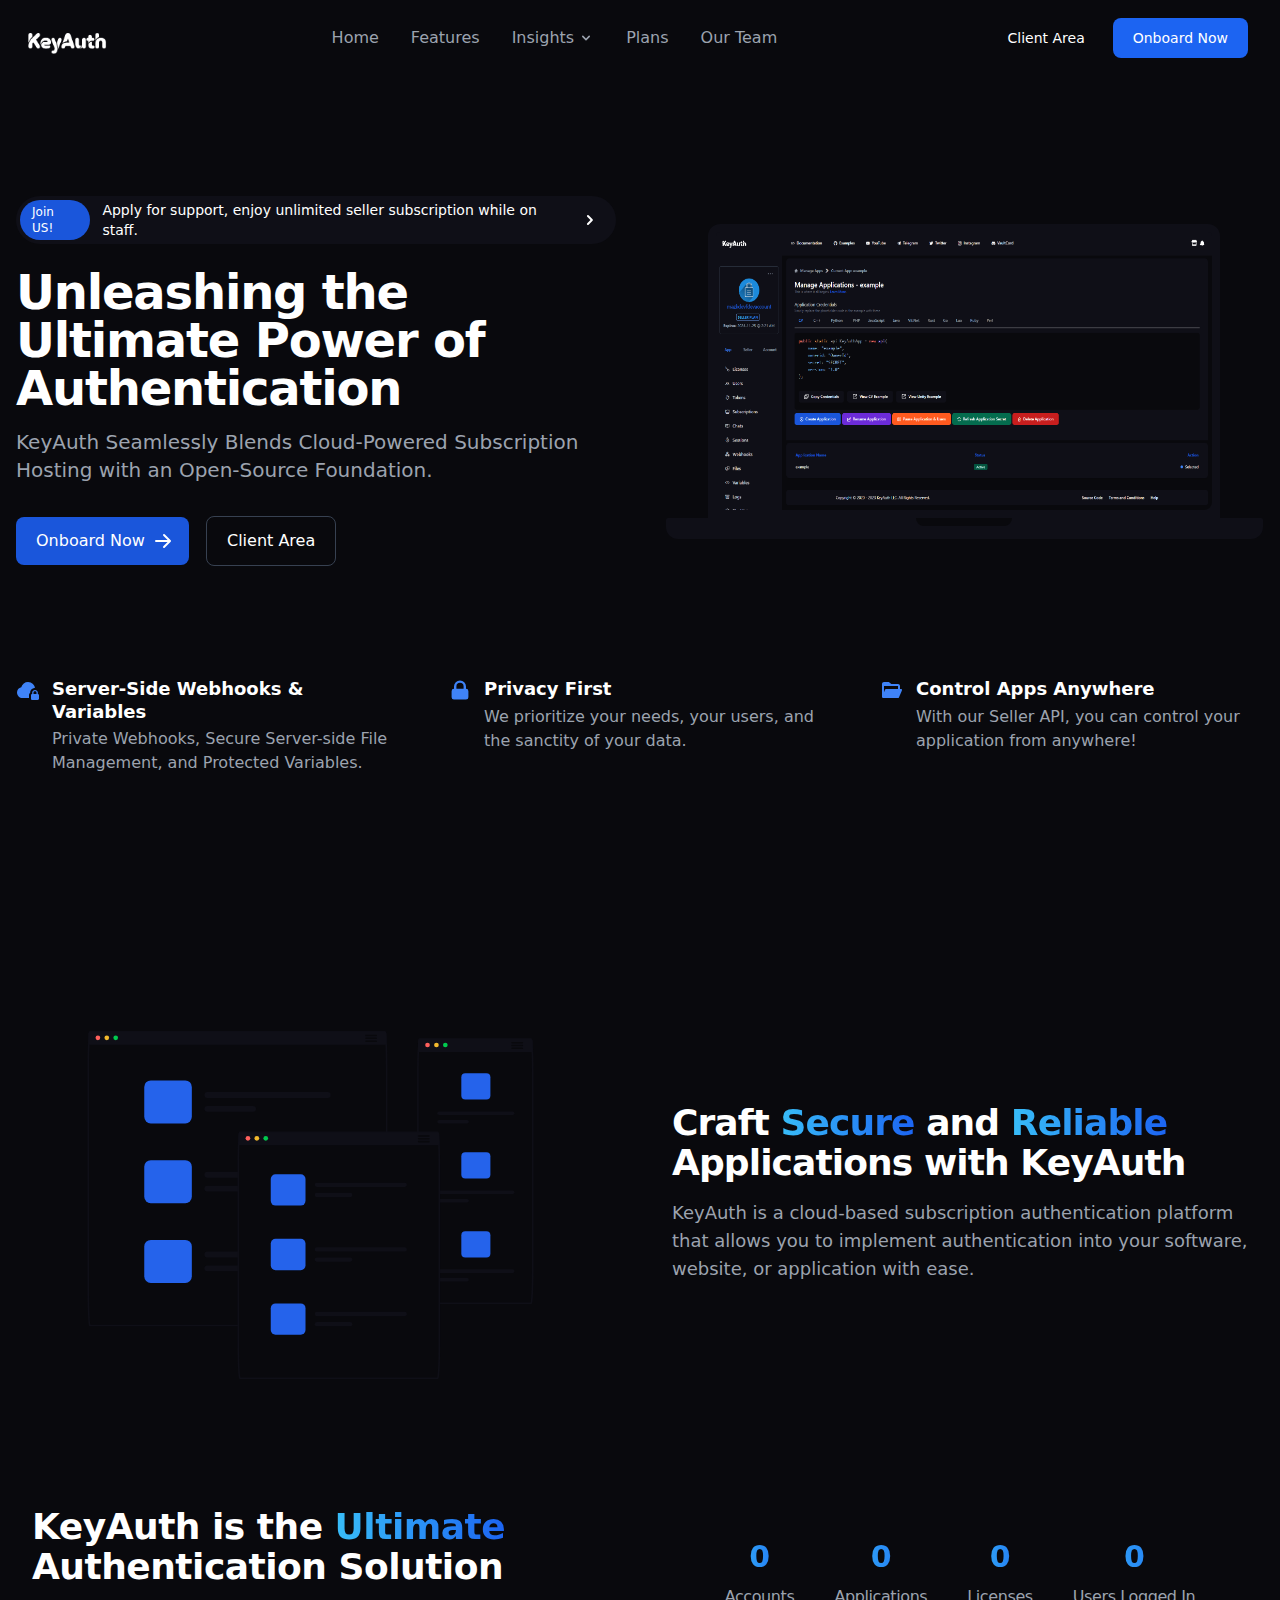
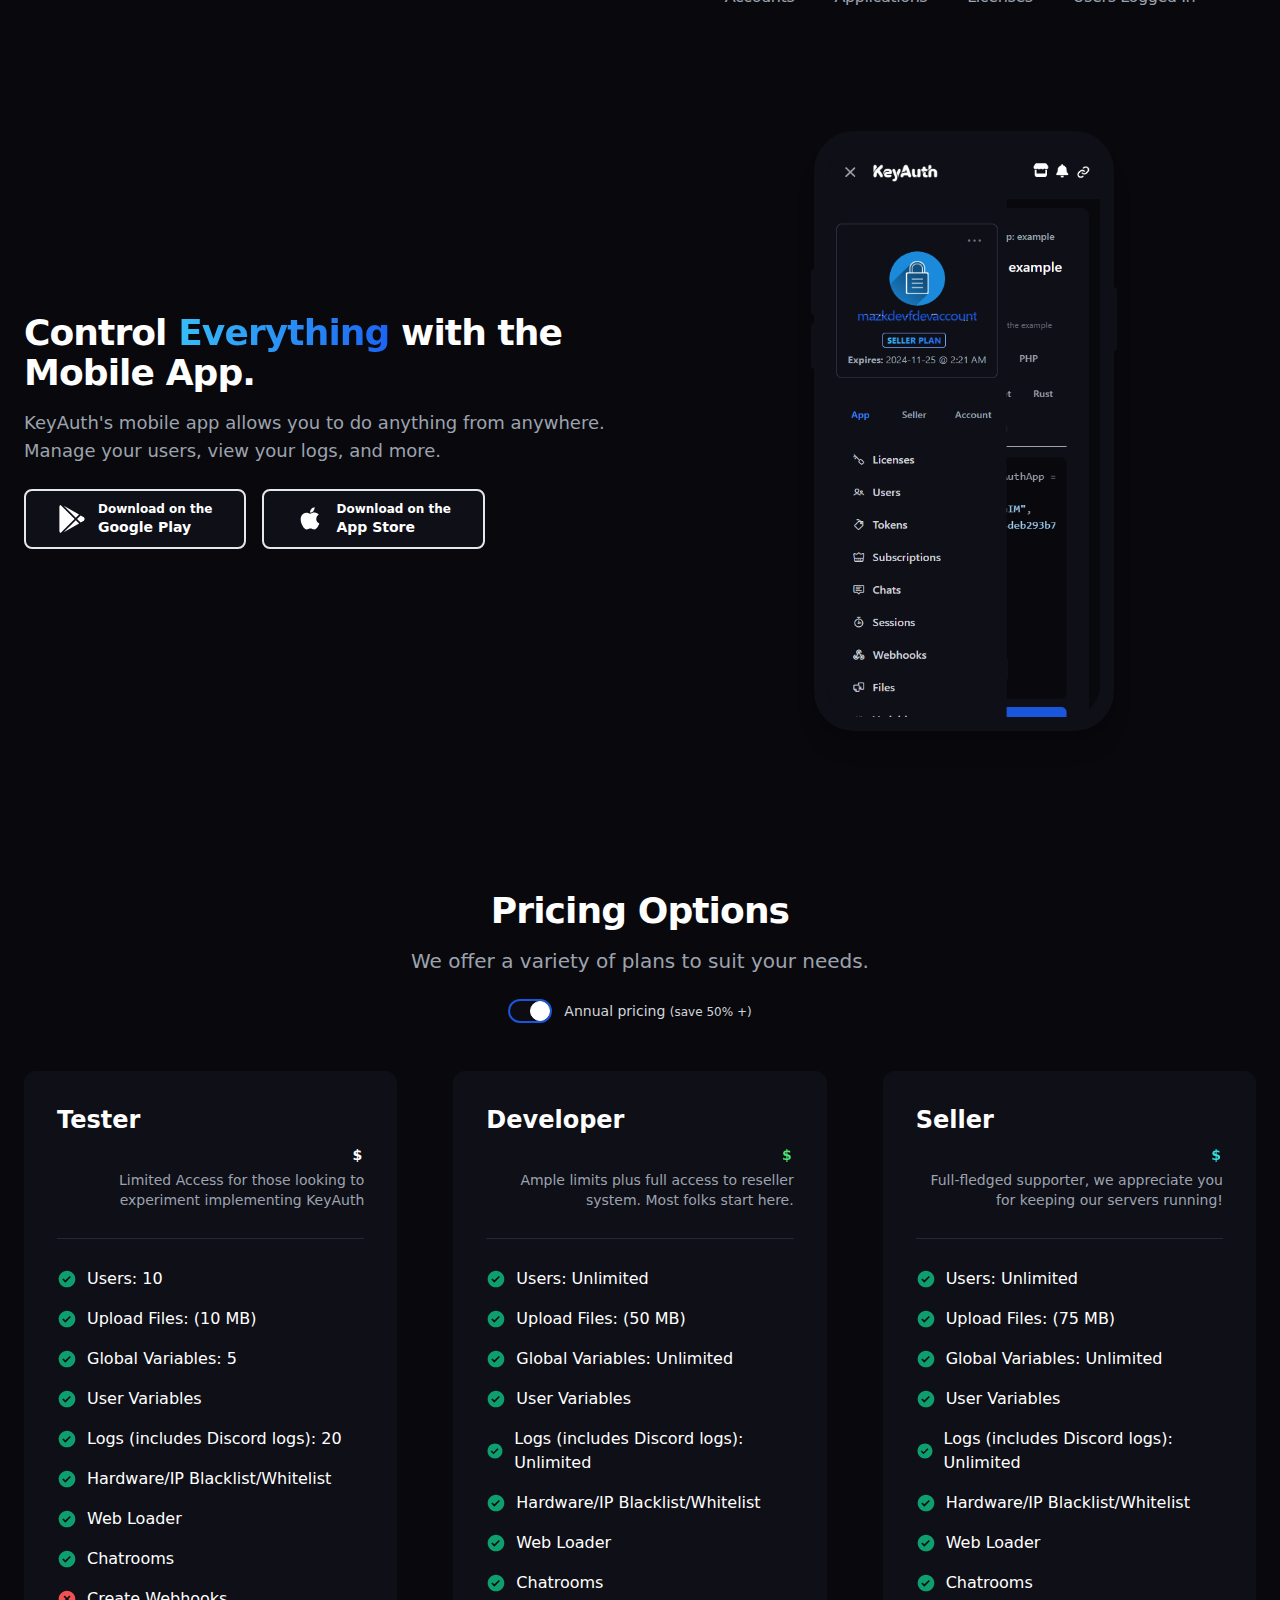
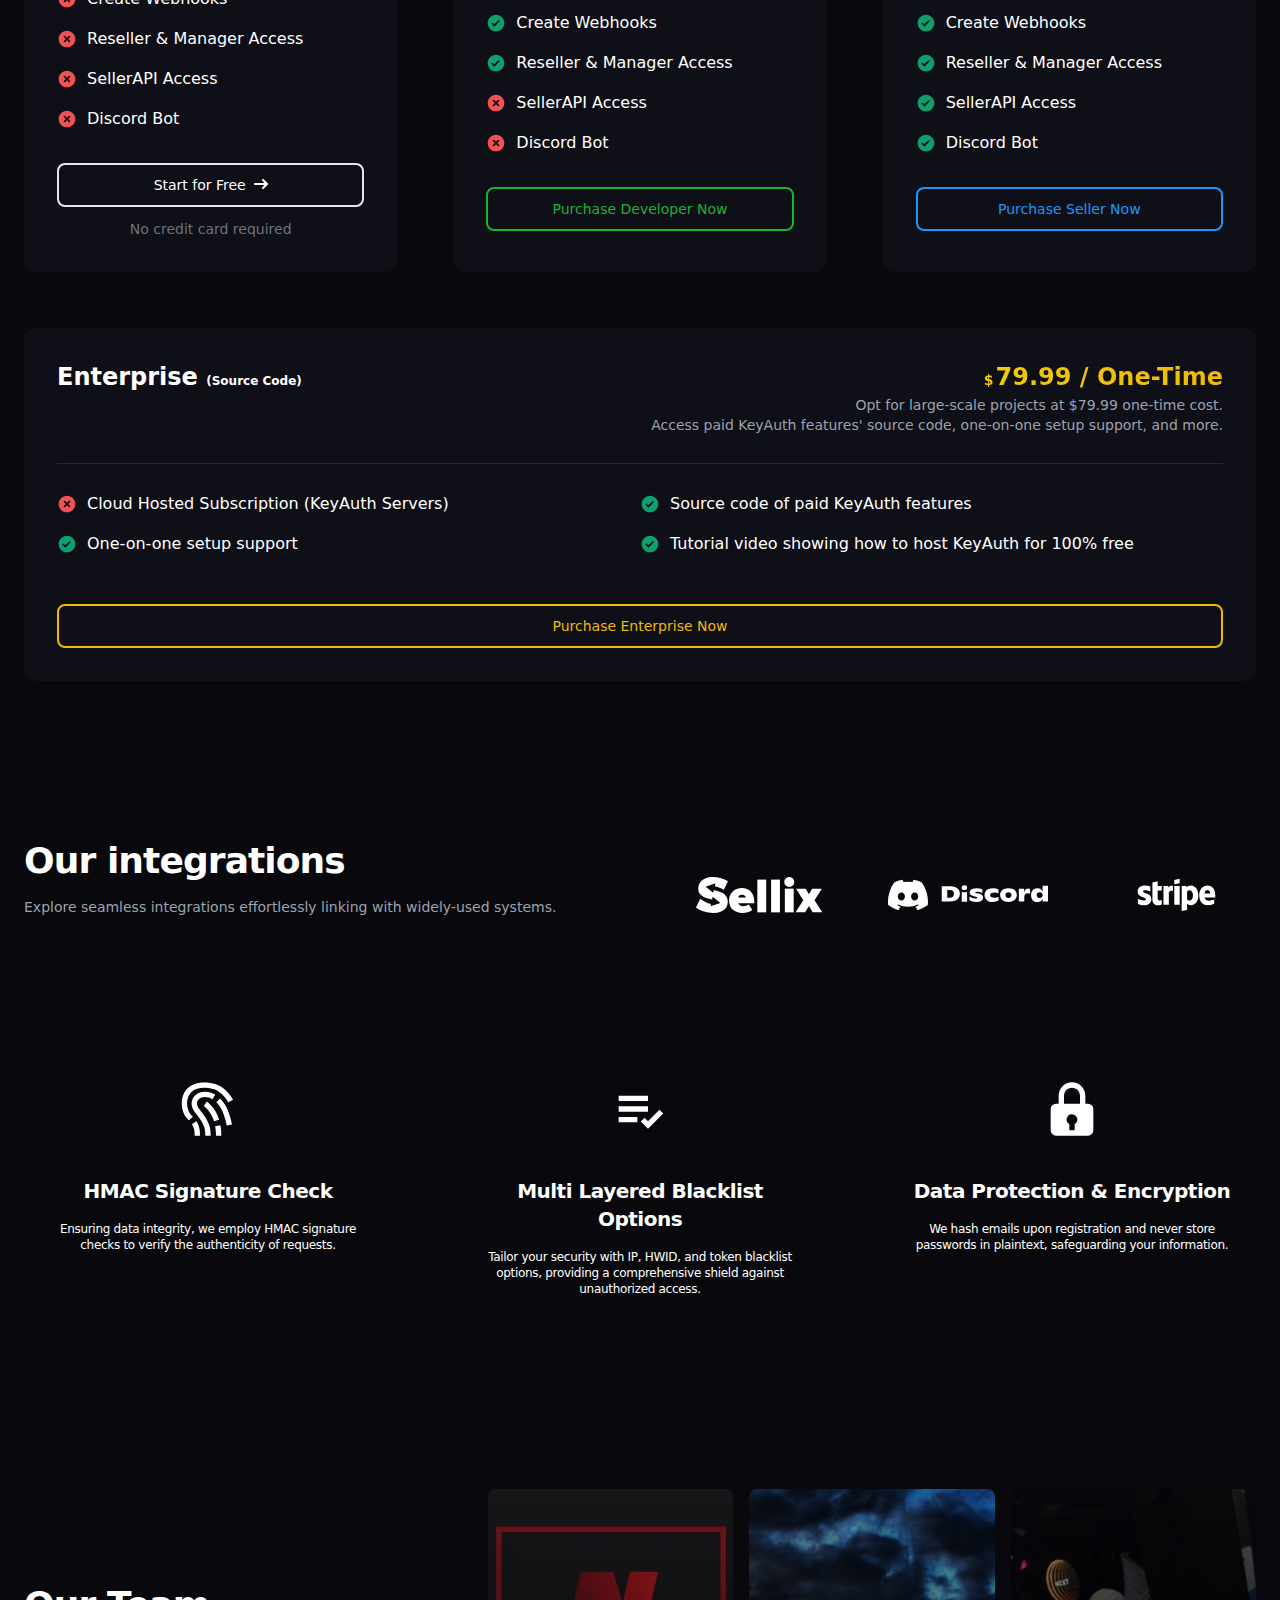
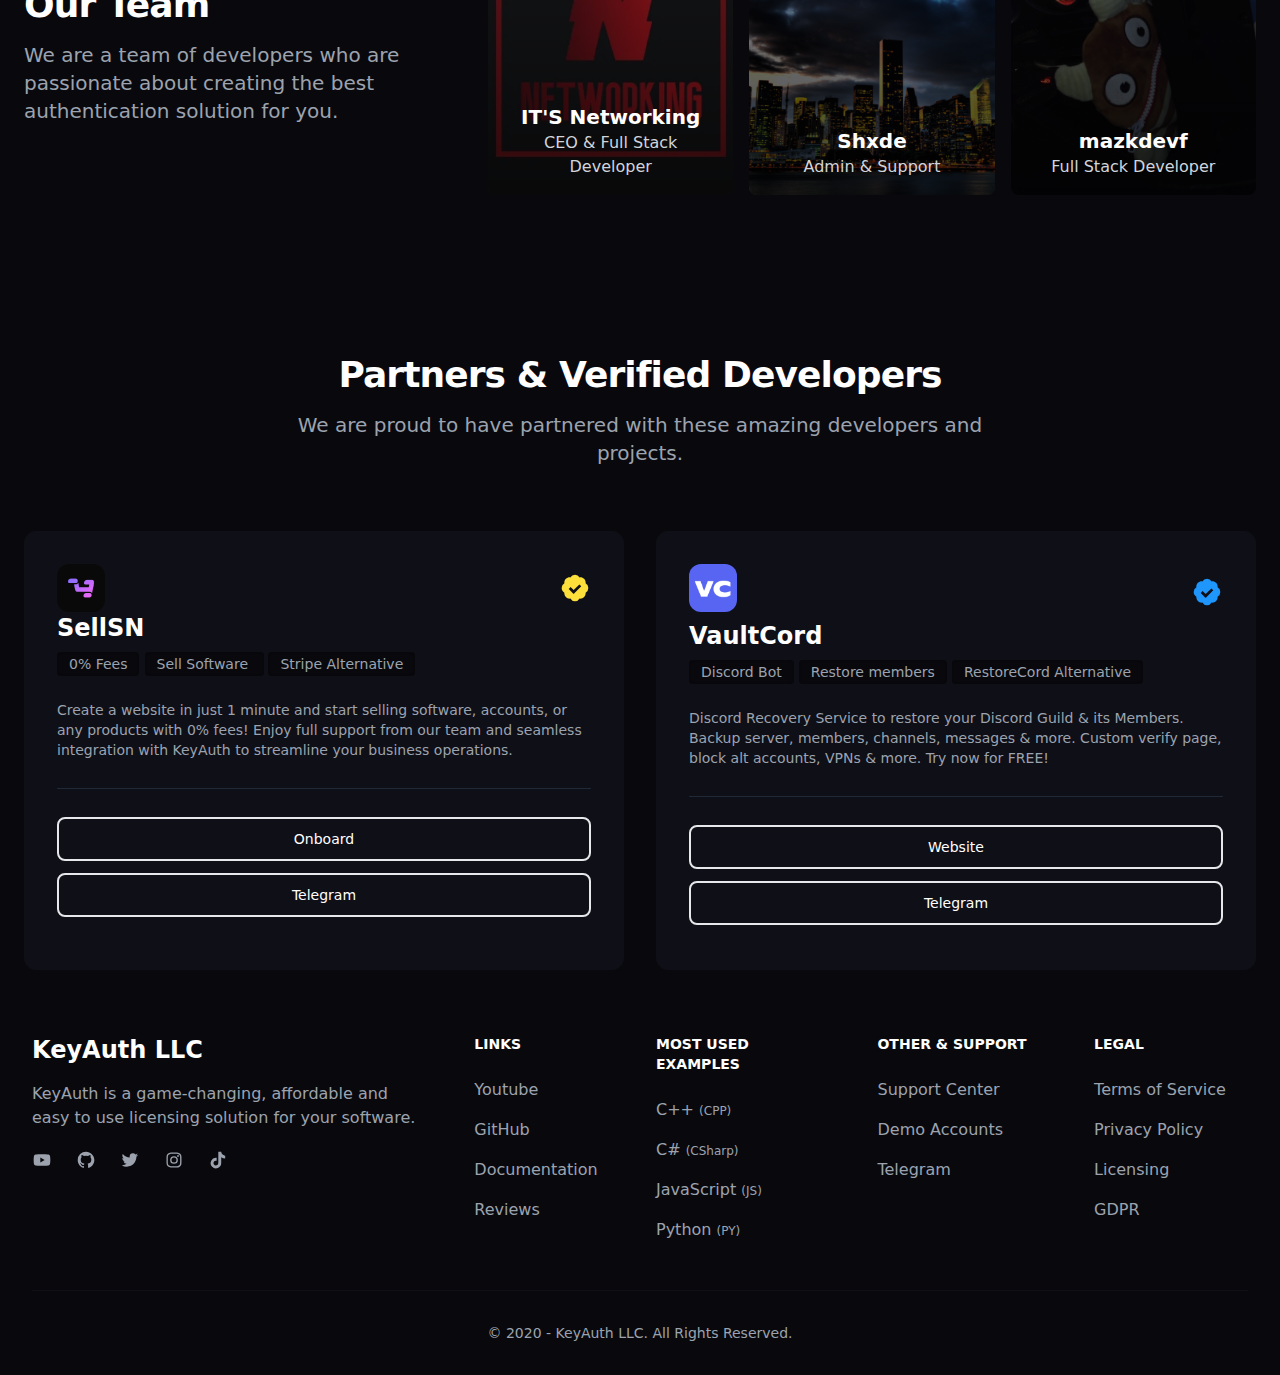
==== index.html @ c37c4822 "upd" ====
<!DOCTYPE html><html lang="en" class="bg-[#09090d] text-white overflow-x-hidden" data-scrapbook-source="https://keyauth.win/" data-scrapbook-create="20250228092141084" data-scrapbook-title="KeyAuth - Open Source Auth"><head>
    <meta charset="UTF-8">
    <meta name="viewport" content="width=device-width, initial-scale=1.0">

    <meta name="title" content="KeyAuth - Open Source Auth">

    <meta content="Secure your software against piracy, an issue causing $422 million in losses annually - Fair pricing &amp; Features not seen in competitors" name="description">
    <meta content="KeyAuth" name="author">
    <meta name="viewport" content="width=device-width, initial-scale=1">
    <meta name="keywords" content="KeyAuth, Cloud Authentication, Key Authentication,Authentication, API authentication,Security, Encryption authentication, Authenticated encryption, Cybersecurity, Developer, SaaS, Software Licensing, Licensing">
    <meta property="og:description" content="Secure your software against piracy, an issue causing $422 million in losses annually - Fair pricing &amp; Features not seen in competitors">
    <meta property="og:image" content="https://cdn.keyauth.cc/front/assets/img/favicon.png">
    <meta property="og:site_name" content="KeyAuth | Secure your software from piracy.">
    <link rel="shortcut icon" type="image/jpg" href="favicon.png">

    <!-- Schema.org markup for Google+ -->
    <meta itemprop="name" content="KeyAuth - Open Source Auth">
    <meta itemprop="description" content="Secure your software against piracy, an issue causing $422 million in losses annually - Fair pricing &amp; Features not seen in competitors">
    <meta itemprop="image" content="https://cdn.keyauth.cc/front/assets/img/favicon.png">

    <!-- Twitter Card data -->
    <meta name="twitter:card" content="product">
    <meta name="twitter:site" content="@KeyAuth">
    <meta name="twitter:title" content="KeyAuth - Open Source Auth">

    <meta name="twitter:description" content="Secure your software against piracy, an issue causing $422 million in losses annually - Fair pricing &amp; Features not seen in competitors">
    <meta name="twitter:creator" content="@KeyAuth">
    <meta name="twitter:image" content="https://cdn.keyauth.cc/front/assets/img/favicon.png">

    <!-- Open Graph data -->
    <meta property="og:title" content="KeyAuth - Open Source Auth">
    <meta property="og:type" content="website">
    <meta property="og:url" content="./">

    <meta name="apple-itunes-app" content="app-id=6503321465">

    <title>KeyAuth - Open Source Auth</title>

    <!-- Start SmartBanner configuration -->
    <meta name="smartbanner:title" content="KeyAuth">
    <meta name="smartbanner:author" content="KeyAuth LLC">
    <meta name="smartbanner:price" content="FREE">
    <meta name="smartbanner:price-suffix-google" content=" - In Google Play">
    <meta name="smartbanner:icon-google" content="https://cdn-icons-png.flaticon.com/512/732/732208.png">
    <meta name="smartbanner:button" content="VIEW">
    <meta name="smartbanner:button-url-google" content="https://play.google.com/store/apps/details?id=com.wnelson03.rn">
    <meta name="smartbanner:enabled-platforms" content="android">
    <meta name="smartbanner:close-label" content="Close">
    <link rel="stylesheet" href="smartbanner.min.css.html">
    
    <!-- End SmartBanner configuration -->

    <!-- Canonical SEO -->
    <link rel="canonical" href="https://keyauth.cc/">

    <link rel="stylesheet" href="output.css">

    <link rel="stylesheet" type="text/css" href="animate.min.css">

   
</head>

<body>
    <header>
        <nav class="border-gray-200 px-4 lg:px-6 py-2.5 mb-14">
            <div class="flex flex-wrap justify-between items-center mx-auto max-w-screen-xl">
                <a href="" class="flex items-center">
                    <img src="logo-1-dark.png" class="mr-3 h-12 mt-2" alt="KeyAuth Logo">
                </a>
                <div class="flex items-center lg:order-2">
                    <a href="https://keyauth.win/login" class="text-white focus:ring-0 font-medium rounded-lg text-sm px-4 py-2 lg:px-5 lg:py-2.5 mr-2 hover:opacity-60 transition duration-200 focus:outline-none focus:ring-gray-800">
                        Client Area
                    </a>
                    <a href="https://keyauth.win/register" class="text-white focus:ring-0 font-medium rounded-lg text-sm px-4 py-2 lg:px-5 lg:py-2.5 mr-2 bg-blue-600 hover:opacity-80 focus:outline-none focus:ring-blue-800 transition duration-200">
                        Onboard Now
                    </a>
                    <button data-collapse-toggle="mmenu" type="button" class="inline-flex items-center p-2 ml-1 text-sm text-gray-500 rounded-lg lg:hidden focus:outline-none focus:ring-0" aria-controls="mmenu" aria-expanded="false">
                        <span class="sr-only">Open main menu</span>
                        <svg class="w-6 h-6" fill="currentColor" viewBox="0 0 20 20" xmlns="http://www.w3.org/2000/svg">
                            <path fill-rule="evenodd" d="M3 5a1 1 0 011-1h12a1 1 0 110 2H4a1 1 0 01-1-1zM3 10a1 1 0 011-1h12a1 1 0 110 2H4a1 1 0 01-1-1zM3 15a1 1 0 011-1h12a1 1 0 110 2H4a1 1 0 01-1-1z" clip-rule="evenodd"></path>
                        </svg>
                        <svg class="hidden w-6 h-6" fill="currentColor" viewBox="0 0 20 20" xmlns="http://www.w3.org/2000/svg">
                            <path fill-rule="evenodd" d="M4.293 4.293a1 1 0 011.414 0L10 8.586l4.293-4.293a1 1 0 111.414 1.414L11.414 10l4.293 4.293a1 1 0 01-1.414 1.414L10 11.414l-4.293 4.293a1 1 0 01-1.414-1.414L8.586 10 4.293 5.707a1 1 0 010-1.414z" clip-rule="evenodd"></path>
                        </svg>
                    </button>
                </div>
                <div class="hidden justify-between items-center w-full lg:flex lg:w-auto lg:order-1" id="mmenu">
                    <ul class="flex flex-col mt-4 font-medium lg:flex-row lg:space-x-8 lg:mt-0">
                        <li>
                            <a href="" class="block py-2 pr-4 pl-3 border-b lg:hover:bg-transparent lg:border-0 lg:p-0 text-gray-400 hover:bg-gray-700 hover:text-white lg:hover:bg-transparent border-gray-700 transition duration-200" aria-current="page">Home</a>
                        </li>
                        <li>
                            <a href="#features" class="block py-2 pr-4 pl-3 border-b lg:hover:bg-transparent lg:border-0 lg:p-0 text-gray-400 hover:bg-gray-700 hover:text-white lg:hover:bg-transparent border-gray-700 transition duration-200">Features</a>
                        </li>
                        <li>
                            <button id="mm-button" data-dropdown-toggle="mm" class="flex justify-between items-center py-2 pr-4 pl-3 w-full font-medium border-b lg:w-auto lg:hover:bg-transparent lg:border-0 lg:p-0 text-gray-400 hover:bg-gray-700hover:text-white lg:hover:bg-transparent border-gray-700 hover:text-white transition duration-200">Insights
                                <svg class="ml-1 w-5 h-5 lg:w-4 lg:h-4" fill="currentColor" viewBox="0 0 20 20" xmlns="http://www.w3.org/2000/svg">
                                    <path fill-rule="evenodd" d="M5.293 7.293a1 1 0 011.414 0L10 10.586l3.293-3.293a1 1 0 111.414 1.414l-4 4a1 1 0 01-1.414 0l-4-4a1 1 0 010-1.414z" clip-rule="evenodd"></path>
                                </svg></button>
                            <div id="mm" class="grid hidden absolute z-10 w-full border shadow-md border-[#0f0f17] lg:rounded-lg lg:w-auto lg:grid-cols-3 bg-[#0f0f17]">
                                <div class="p-2 bg-[#09090d] lg:rounded-lg text-white lg:col-span-2">
                                    <ul>
                                        <li>
                                            <a href="https://youtube.com/keyauth" target="_blank" class="flex items-center p-3 rounded-lg hover:bg-[#0f0f17]">
                                                <div class="p-2 mr-4 rounded-lg shadow bg-[#0f0f17]">
                                                    <svg class="w-5 h-5" fill="currentColor" viewBox="0 0 24 24" xmlns="http://www.w3.org/2000/svg">
                                                        <path d="M21.593 7.203a2.506 2.506 0 0 0-1.762-1.766c-1.566-.43-7.83-.437-7.83-.437s-6.265-.007-7.832.404a2.56 2.56 0 0 0-1.766 1.778c-.413 1.566-.417 4.814-.417 4.814s-.004 3.264.406 4.814c.23.857.905 1.534 1.763 1.765 1.582.43 7.83.437 7.83.437s6.265.007 7.831-.403a2.515 2.515 0 0 0 1.767-1.763c.414-1.565.417-4.812.417-4.812s.02-3.265-.407-4.831ZM9.996 15.005l.005-6 5.207 3.005-5.212 2.995Z">
                                                        </path>
                                                    </svg>

                                                </div>
                                                <div>
                                                    <div class="font-semibold">
                                                        Explore Our YouTube Channel
                                                    </div>
                                                    <div class="text-sm font-light text-gray-400">Watch Feature
                                                        Showcases and Updates on YouTube.</div>
                                                </div>
                                            </a>
                                        </li>
                                        <li>
                                            <a href="https://t.me/keyauth" target="_blank" class="flex items-center p-3 rounded-lg hover:bg-[#0f0f17]">
                                                <div class="p-2 mr-4 rounded-lg shadow bg-[#0f0f17]">
                                                    <svg class="w-5 h-5" fill="currentColor" viewBox="0 0 24 24" xmlns="http://www.w3.org/2000/svg">
                                                        <path d="m20.665 3.72-17.73 6.837c-1.21.486-1.203 1.16-.222 1.462l4.552 1.42 10.532-6.645c.498-.303.953-.14.579.192l-8.533 7.7H9.84l.002.002-.314 4.692c.46 0 .663-.211.92-.46l2.212-2.15 4.599 3.397c.848.467 1.457.227 1.668-.785l3.019-14.228c.309-1.24-.473-1.8-1.282-1.434Z">
                                                        </path>
                                                    </svg>

                                                </div>
                                                <div>
                                                    <div class="font-semibold">
                                                        Connect on Our Telegram Platform
                                                    </div>
                                                    <div class="text-sm font-light text-gray-400">Connect and
                                                        Communicate on Telegram.</div>
                                                </div>
                                            </a>
                                        </li>
                                        <li>
                                            <a href="https://github.com/keyauth" target="_blank" class="flex items-center p-3 rounded-lg hover:bg-[#0f0f17]">
                                                <div class="p-2 mr-4 rounded-lg shadow bg-[#0f0f17]">
                                                    <svg class="w-5 h-5" fill="currentColor" viewBox="0 0 24 24" xmlns="http://www.w3.org/2000/svg">
                                                        <path fill-rule="evenodd" d="M12.026 2a9.973 9.973 0 0 0-9.974 9.974c0 4.406 2.857 8.145 6.82 9.465.5.09.68-.217.68-.481 0-.237-.008-.865-.011-1.696-2.775.602-3.361-1.338-3.361-1.338-.452-1.152-1.107-1.459-1.107-1.459-.905-.619.069-.605.069-.605 1.002.07 1.527 1.028 1.527 1.028.89 1.524 2.336 1.084 2.902.829.09-.645.35-1.085.635-1.334-2.214-.251-4.542-1.107-4.542-4.93 0-1.087.389-1.979 1.024-2.675-.101-.253-.446-1.268.099-2.64 0 0 .837-.269 2.742 1.021a9.582 9.582 0 0 1 2.496-.336 9.555 9.555 0 0 1 2.496.336c1.906-1.291 2.742-1.021 2.742-1.021.545 1.372.203 2.387.099 2.64.64.696 1.024 1.587 1.024 2.675 0 3.833-2.33 4.675-4.552 4.922.355.308.675.916.675 1.846 0 1.334-.012 2.41-.012 2.737 0 .267.178.577.687.479C19.146 20.115 22 16.379 22 11.974 22 6.465 17.535 2 12.026 2Z" clip-rule="evenodd"></path>
                                                    </svg>

                                                </div>
                                                <div>
                                                    <div class="font-semibold">
                                                        Explore Our GitHub Repositories
                                                    </div>
                                                    <div class="text-sm font-light text-gray-400">Explore Official
                                                        Examples on GitHub.</div>
                                                </div>
                                            </a>
                                        </li>
                                        <li>
                                            <a href="https://twitter.com/KeyAuth" target="_blank" class="flex items-center p-3 rounded-lg hover:bg-[#0f0f17]">
                                                <div class="p-2 mr-4 rounded-lg shadow bg-[#0f0f17]">
                                                    <svg class="w-5 h-5" fill="currentColor" version="1.1" id="svg5" xmlns:svg="http://www.w3.org/2000/svg" xmlns="http://www.w3.org/2000/svg" xmlns:xlink="http://www.w3.org/1999/xlink" x="0px" y="0px" viewBox="0 0 1668.56 1221.19" style="enable-background:new 0 0 1668.56 1221.19;" xml:space="preserve">
                                                        <g id="layer1" transform="translate(52.390088,-25.058597)">
                                                            <path id="path1009" d="M283.94,167.31l386.39,516.64L281.5,1104h87.51l340.42-367.76L984.48,1104h297.8L874.15,558.3l361.92-390.99
                                                   h-87.51l-313.51,338.7l-253.31-338.7H283.94z M412.63,231.77h136.81l604.13,807.76h-136.81L412.63,231.77z"></path>
                                                        </g>
                                                    </svg>

                                                </div>
                                                <div>
                                                    <div class="font-semibold">
                                                        Follow Us on X / Twitter
                                                    </div>
                                                    <div class="text-sm font-light text-gray-400">Stay Informed with the
                                                        Latest on X / Twitter.</div>
                                                </div>
                                            </a>
                                        </li>

                                    </ul>
                                </div>
                                <div class="py-5 px-5 lg:rounded-lg lg:col-span-1 bg-[#0f0f17]">
                                    <h3 class="mb-4 text-sm font-semibold text-white">Explore Our Examples</h3>
                                    <ul class="space-y-4 text-sm text-gray-400">
                                        <li>
                                            <a href="https://github.com/KeyAuth/KeyAuth-CPP-Example" class="hover:text-blue-500" target="_blank">
                                                C++
                                            </a>
                                        </li>
                                        <li>
                                            <a href="https://github.com/KeyAuth/KeyAuth-CSHARP-Example" class="hover:text-blue-500" target="_blank">
                                                C# (CSharp)
                                            </a>
                                        </li>
                                        <li>
                                            <a href="https://github.com/mazkdevf/KeyAuth-JS-Example" class="hover:text-blue-500" target="_blank">
                                                JavaScript
                                            </a>
                                        </li>
                                        <li>
                                            <a href="https://github.com/KeyAuth/KeyAuth-Python-Example" class="hover:text-blue-500" target="_blank">
                                                Python
                                            </a>
                                        </li>
                                        <li>
                                            <a href="https://github.com/KeyAuth/KeyAuth-PHP-Example" class="hover:text-blue-500" target="_blank">
                                                PHP
                                            </a>
                                        </li>
                                        <li>
                                            <a href="https://github.com/KeyAuth/KeyAuth-Rust-Example" class="hover:text-blue-500" target="_blank">
                                                Rust
                                            </a>
                                        </li>
                                        <li>
                                            <a href="https://github.com/KeyAuth-Archive/KeyAuth-JAVA-api" class="hover:text-blue-500" target="_blank">
                                                Java
                                            </a>
                                        </li>
                                        <li>
                                            <a href="https://github.com/mazkdevf/KeyAuth-Ruby-Example" class="hover:text-blue-500" target="_blank">
                                                Ruby
                                            </a>
                                        </li>
                                    </ul>
                                </div>
                            </div>
                        </li>
                        <li>
                            <a href="https://keyauth.win/app/?page=upgrade" class="block py-2 pr-4 pl-3 border-b lg:hover:bg-transparent lg:border-0 lg:p-0 text-gray-400 hover:bg-gray-700 hover:text-white lg:hover:bg-transparent border-gray-700 transition duration-200">
                                Plans
                            </a>
                        </li>
                        <li>
                            <a href="#team" class="block py-2 pr-4 pl-3 border-b lg:hover:bg-transparent lg:border-0 lg:p-0 text-gray-400 hover:bg-gray-700 hover:text-white lg:hover:bg-transparent border-gray-700 transition duration-200">
                                Our Team
                            </a>
                        </li>
                    </ul>
                </div>
            </div>
        </nav>
    </header>

    <section class="">
        <div class="max-w-screen-xl px-4 py-8 mx-auto lg:py-16">
            <div class="grid items-center gap-8 mb-8 lg:mb-16 lg:gap-12 lg:grid-cols-12 ">
                <div class="col-span-6 text-center sm:mb-6 lg:text-left lg:mb-0">
                    <a class="inline-flex items-center justify-between px-1 py-1 pr-4 mb-6 text-sm text-gray-400 bg-[#0f0f17] rounded-full text-white hover:opacity-60 transition duration-200 animate-on-scroll-in-down" href="https://keyauth.win/app/?page=forms" target="_blank" role="alert">
                        <span class="px-3 py-1 mr-3 text-xs text-white rounded-full bg-blue-700">
                            Join US!
                        </span> <span class="text-sm font-medium">
                          Apply for support, enjoy unlimited seller subscription while on staff. 
                        </span>
                        <svg class="w-5 h-5 ml-2" fill="currentColor" viewBox="0 0 20 20" xmlns="http://www.w3.org/2000/svg">
                            <path fill-rule="evenodd" d="M7.293 14.707a1 1 0 010-1.414L10.586 10 7.293 6.707a1 1 0 011.414-1.414l4 4a1 1 0 010 1.414l-4 4a1 1 0 01-1.414 0z" clip-rule="evenodd"></path>
                        </svg>
                    </a>
                    <h1 class="mb-4 text-4xl font-extrabold leading-none tracking-tight md:text-5xl text-white animate-on-scroll">
                        Unleashing the Ultimate Power of Authentication
                    </h1>
                    <p class="max-w-xl mx-auto mb-6 font-base lg:mx-0 xl:mb-8 md:text-lg xl:text-xl text-gray-400 animate-on-scroll-right">
                        KeyAuth Seamlessly Blends Cloud-Powered Subscription Hosting with an Open-Source Foundation.
                    </p>
                    <a href="https://keyauth.win/register/" target="_blank" class="inline-flex items-center justify-center px-5 py-3 mr-3 text-base font-medium text-center text-white rounded-lg bg-blue-700 hover:bg-blue-800 focus:ring-0 focus:ring-blue-900 transition duration-200 animate-on-scroll">
                        Onboard Now
                        <svg class="w-5 h-5 ml-2 -mr-1" fill="currentColor" viewBox="0 0 20 20" xmlns="http://www.w3.org/2000/svg">
                            <path fill-rule="evenodd" d="M10.293 3.293a1 1 0 011.414 0l6 6a1 1 0 010 1.414l-6 6a1 1 0 01-1.414-1.414L14.586 11H3a1 1 0 110-2h11.586l-4.293-4.293a1 1 0 010-1.414z" clip-rule="evenodd"></path>
                        </svg>
                    </a>
                    <a href="https://keyauth.win/login/" target="_blank" class="inline-flex items-center justify-center px-5 py-3 text-base font-medium text-center border rounded-lg focus:ring-0 text-white border-gray-700 hover:opacity-60 focus:ring-gray-800 transition duration-200 animate-on-scroll">
                        Client Area
                    </a>
                </div>
                <div class="col-span-6 animate-on-scroll-right">

                    <div class="relative mx-auto border-[#0f0f17] bg-[#0f0f17] border-[8px] rounded-t-xl h-[172px] max-w-[301px] md:h-[294px] md:max-w-[512px]">
                        <div class="rounded-lg overflow-hidden h-[156px] md:h-[278px]">
                            <img src="dashboard-pic.png" class="h-[156px] md:h-[278px] w-full" alt="">
                        </div>
                    </div>
                    <div class="relative mx-auto bg-[#0f0f17] rounded-b-xl rounded-t-sm h-[17px] max-w-[351px] md:h-[21px] md:max-w-[597px]">
                        <div class="absolute left-1/2 top-0 -translate-x-1/2 rounded-b-xl w-[56px] h-[5px] md:w-[96px] md:h-[8px] bg-[#09090d]">
                        </div>
                    </div>

                </div>
            </div>
            <div class="grid gap-8 sm:gap-12 md:grid-cols-3 pt-12 animate-on-scroll-in-up" id="features">
                <div class="flex justify-center">
                    <svg xmlns="http://www.w3.org/2000/svg" class="w-6 h-6 mr-3 text-blue-500 shrink-0" fill="currentColor" viewBox="0 0 24 24">
                        <path fill="currentColor" d="M14.2 14.5v.24c-.7.6-1.2 1.5-1.2 2.46V20H6.5c-1.5 0-2.81-.5-3.89-1.57C1.54 17.38 1 16.09 1 14.58c0-1.3.39-2.46 1.17-3.48S4 9.43 5.25 9.15c.42-1.53 1.25-2.77 2.5-3.72S10.42 4 12 4c1.95 0 3.6.68 4.96 2.04c1.12 1.12 1.77 2.46 1.97 3.96c-2.57.04-4.73 2.08-4.73 4.5m8.8 2.8v3.5c0 .6-.6 1.2-1.3 1.2h-5.5c-.6 0-1.2-.6-1.2-1.3v-3.5c0-.6.6-1.2 1.2-1.2v-1.5c0-1.4 1.4-2.5 2.8-2.5s2.8 1.1 2.8 2.5V16c.6 0 1.2.6 1.2 1.3m-2.5-2.8c0-.8-.7-1.3-1.5-1.3s-1.5.5-1.5 1.3V16h3v-1.5Z"></path>
                    </svg>

                    <div>
                        <h3 class="mb-1 text-lg font-semibold leading-tight text-white">
                            Server-Side Webhooks &amp; Variables
                        </h3>
                        <p class="font-light text-gray-400">
                            Private Webhooks, Secure Server-side File Management, and Protected Variables.
                        </p>
                    </div>
                </div>
                <div class="flex justify-center">
                    <svg class="w-6 h-6 mr-3 text-blue-500 shrink-0" fill="currentColor" viewBox="0 0 20 20" xmlns="http://www.w3.org/2000/svg">
                        <path fill-rule="evenodd" d="M5 9V7a5 5 0 0110 0v2a2 2 0 012 2v5a2 2 0 01-2 2H5a2 2 0 01-2-2v-5a2 2 0 012-2zm8-2v2H7V7a3 3 0 016 0z" clip-rule="evenodd"></path>
                    </svg>
                    <div>
                        <h3 class="mb-1 text-lg font-semibold leading-tight text-white">
                            Privacy First
                        </h3>
                        <p class="font-light text-gray-400">
                            We prioritize your needs, your users, and the sanctity of your data.
                        </p>
                    </div>
                </div>
                <div class="flex justify-center">
                    <svg class="w-6 h-6 mr-3 text-blue-500 shrink-0" fill="currentColor" viewBox="0 0 24 24" xmlns="http://www.w3.org/2000/svg">
                        <path d="M2.165 19.551c.186.28.499.449.835.449h15c.4 0 .762-.238.919-.606l3-7A.998.998 0 0 0 21 11h-1V8c0-1.103-.897-2-2-2h-6.655L8.789 4H4c-1.103 0-2 .897-2 2v13h.007a1 1 0 0 0 .158.551ZM18 8v3H6c-.4 0-.762.238-.919.606L4 14.129V8h14Z">
                        </path>
                    </svg>
                    <div>
                        <h3 class="mb-1 text-lg font-semibold leading-tight text-white">
                            Control Apps Anywhere
                        </h3>
                        <p class="font-light text-gray-400">
                            With our Seller API, you can control your application from anywhere!
                        </p>
                    </div>
                </div>
            </div>
        </div>
    </section>

    <section class="mt-32 animate-on-scroll-right">
        <div class="gap-8 items-center py-8 px-4 mx-auto max-w-screen-xl xl:gap-16 md:grid md:grid-cols-2 sm:py-16 lg:px-6">
            <img class="w-full" src="apps.svg" alt="">
            <div class="mt-4 md:mt-0">
                <h2 class="mb-4 text-4xl tracking-tight font-extrabold text-white">
                    Craft <span class="text-transparent bg-clip-text bg-gradient-to-r to-blue-600 from-sky-400">Secure</span>
                    and <span class="text-transparent bg-clip-text bg-gradient-to-r to-blue-600 from-sky-400">Reliable</span>
                    Applications with KeyAuth
                </h2>
                <p class="mb-6 font-light md:text-lg text-gray-400">
                    KeyAuth is a cloud-based subscription authentication platform that allows you to implement
                    authentication into your software, website, or application with ease.
                </p>
            </div>
        </div>
    </section>

    <section class="max-w-screen-xl px-4 py-8 mx-auto lg:py-16">
        <div class="container px-4 mx-auto">
            <div class="flex flex-wrap -m-8">
                <div class="w-full md:w-1/2 p-8">
                    <h2 class="mb-4 text-2xl md:text-4xl tracking-tight font-extrabold text-white" style="letter-spacing: -0.5px;">
                        KeyAuth is the <span class="text-transparent bg-clip-text bg-gradient-to-r to-blue-600 from-sky-400">Ultimate</span>
                        Authentication Solution
                    </h2>
                </div>
                <div class="w-full md:w-1/2 p-8">
                    <div class="flex flex-wrap justify-center -m-8 2xl:-m-16 pt-12">
                        <div class="w-auto text-center p-4 md:mr-2">
                            <h3 class="mb-2.5 text-3xl font-semibold text-transparent bg-clip-text bg-gradient-to-r to-blue-600 from-sky-400" style="letter-spacing: -0.5px;" data-v="accountsCreated" id="accs">
                              0
                            </h3>
                            <p class="font-medium text-gray-400 tracking-tight">
                                Accounts
                            </p>
                        </div>
                        <div class="w-auto text-center p-4 md:mr-2">
                            <h3 class="mb-2.5 text-3xl font-semibold text-transparent bg-clip-text bg-gradient-to-r to-blue-600 from-sky-400" style="letter-spacing: -0.5px;" data-v="createdApps" id="apps">
                              0
                            </h3>
                            <p class="font-medium text-gray-400 tracking-tight">
                                Applications
                            </p>
                        </div>
                        <div class="w-auto text-center p-4 md:mr-2">
                            <h3 class="mb-2.5 text-3xl font-semibold text-transparent bg-clip-text bg-gradient-to-r to-blue-600 from-sky-400" style="letter-spacing: -0.5px;" data-v="licensesGenerated" id="licenses">
                               0
                            </h3>
                            <p class="font-medium text-gray-400 tracking-tight">
                                Licenses
                            </p>
                        </div>
                        <div class="w-auto text-center p-4">
                            <h3 class="mb-2.5 text-3xl font-semibold text-transparent bg-clip-text bg-gradient-to-r to-blue-600 from-sky-400" style="letter-spacing: -0.5px;" data-v="usersLoggedin" id="activeUsers">
                                0
                            </h3>
                            <p class="font-medium text-gray-400 tracking-tight">
                                Users Logged In
                            </p>
                        </div>
                    </div>
                </div>
            </div>
        </div>
    </section>

    <section class="animate-on-scroll">
        <div class="gap-8 items-center py-8 px-4 mx-auto max-w-screen-xl xl:gap-16 md:grid md:grid-cols-2 sm:py-16 lg:px-6">
            <div>
                <h2 class="mb-4 text-4xl tracking-tight font-extrabold text-white">
                    Control <span class="text-transparent bg-clip-text bg-gradient-to-r to-blue-600 from-sky-400">Everything</span>
                    with the Mobile App.
                </h2>
                <p class="mb-6 font-light md:text-lg text-gray-400">
                    KeyAuth's mobile app allows you to do anything from anywhere. Manage your users, view your logs, and
                    more.
                </p>
                <div class="items-center space-y-4 sm:flex sm:space-y-0 sm:space-x-4">
		            <a target="_blank" href="https://play.google.com/store/apps/details?id=com.wnelson03.rn&amp;hl=en_US" class="w-full sm:w-auto bg-[#0f0f17] border-2 hover:opacity-60 transition duration-200 focus:ring-0 focus:outline-none text-white rounded-lg inline-flex items-center justify-center px-8 py-2.5">
                        <svg class="mr-3 w-7 h-7" aria-hidden="true" xmlns="http://www.w3.org/2000/svg" viewBox="0 0 512 512">
                            <path fill="currentColor" d="M325.3 234.3L104.6 13l280.8 161.2-60.1 60.1zM47 0C34 6.8 25.3 19.2 25.3 35.3v441.3c0 16.1 8.7 28.5 21.7 35.3l256.6-256L47 0zm425.2 225.6l-58.9-34.1-65.7 64.5 65.7 64.5 60.1-34.1c18-14.3 18-46.5-1.2-60.8zM104.6 499l280.8-161.2-60.1-60.1L104.6 499z">
                            </path>
                        </svg>
                        <div class="text-left">
                            <div class="mb-1 text-xs">
                                <span class="font-semibold">
                                    Download on the
                                </span>
                            </div>
                            <div class="-mt-1 font-sans text-sm font-semibold">Google Play</div>
                        </div>
                    </a>
					
                    <a target="_blank" href="https://apps.apple.com/us/app/keyauth-llc/id6503321465" class="w-full sm:w-auto bg-[#0f0f17] border-2 hover:opacity-60 transition duration-200 focus:ring-0 focus:outline-none text-white rounded-lg inline-flex items-center justify-center px-8 py-2.5">
                        <svg class="mr-3 w-7 h-7" fill="currentColor" viewBox="0 0 24 24" xmlns="http://www.w3.org/2000/svg">
                            <path d="M19.665 16.812a10.315 10.315 0 0 1-1.02 1.837c-.538.767-.979 1.297-1.317 1.592-.525.482-1.089.73-1.692.744-.432 0-.954-.123-1.562-.373-.61-.249-1.17-.371-1.683-.371-.537 0-1.113.122-1.73.371-.616.25-1.114.381-1.495.393-.577.025-1.154-.229-1.729-.764-.367-.32-.826-.87-1.377-1.648-.59-.829-1.075-1.794-1.455-2.891-.407-1.187-.61-2.335-.61-3.447 0-1.273.274-2.372.825-3.292a4.857 4.857 0 0 1 1.73-1.751 4.65 4.65 0 0 1 2.34-.662c.46 0 1.063.142 1.81.422.747.28 1.227.422 1.436.422.158 0 .69-.167 1.593-.498.853-.307 1.573-.434 2.163-.384 1.6.129 2.801.759 3.6 1.895-1.43.867-2.137 2.08-2.123 3.637.012 1.213.453 2.222 1.317 3.023.382.365.828.658 1.315.863-.106.307-.218.6-.336.882ZM15.998 2.381c0 .95-.348 1.838-1.039 2.659-.836.976-1.846 1.541-2.94 1.452a2.967 2.967 0 0 1-.022-.36c0-.913.396-1.889 1.103-2.688.352-.404.8-.741 1.343-1.009.542-.264 1.054-.41 1.536-.435.013.128.02.255.02.381Z">
                            </path>
                        </svg>

                        <div class="text-left">
                            <div class="mb-1 text-xs">
                                <span class="font-semibold">
                                    Download on the
                                </span>
                            </div>
                            <div class="-mt-1 font-sans text-sm font-semibold">
                                App Store
                            </div>
                        </div>
                    </a>
                </div>
            </div>

            <div class="relative mx-auto border-[#0f0f17] bg-[#0f0f17] border-[14px] rounded-[2.5rem] h-[600px] w-[300px] shadow-xl hidden mx-auto w-64 md:flex">
                <div class="w-[148px] h-[18px] bg-[#0f0f17] top-0 rounded-b-[1rem] left-1/2 -translate-x-1/2 absolute">
                </div>
                <div class="h-[46px] w-[3px] bg-[#0f0f17] absolute -left-[17px] top-[124px] rounded-l-lg"></div>
                <div class="h-[46px] w-[3px] bg-[#0f0f17] absolute -left-[17px] top-[178px] rounded-l-lg"></div>
                <div class="h-[64px] w-[3px] bg-[#0f0f17] absolute -right-[17px] top-[142px] rounded-r-lg"></div>
                <div class="rounded-[2rem] overflow-hidden w-[272px] h-[572px] bg-[#0f0f17]">
                    <img src="mobile.png" class="w-[272px] h-[572px]" alt="">
                </div>
            </div>
        </div>
    </section>

    <section id="plans">
        <div class="max-w-screen-xl px-4 py-8 mx-auto lg:px-6 sm:py-16 lg:py-24">
            <div class="mx-auto max-w-screen-md text-center">
                <h2 class="mb-4 text-4xl tracking-tight font-extrabold text-white">Pricing Options</h2>
                <p class="font-light mb-12 text-gray-400 sm:text-xl">We offer a variety of plans to suit your
                    needs.</p>

                <div class="flex items-center justify-center mb-12 -mt-6">
                    <label class="relative inline-flex items-center mr-5 cursor-pointer">
                        <input type="checkbox" id="pricing_anually_month" class="sr-only peer" checked="">
                        <div class="w-11 h-6 border-2 border-blue-700 bg-[#0f0f17] rounded-full peer peer-focus:ring-0 peer-checked:after:translate-x-full peer-checked:after:border-white after:content-[''] after:absolute after:top-0.5 after:left-[2px] after:bg-white after:border-[#0C0C12] after:border after:rounded-full after:h-5 after:w-5 after:transition-all peer-checked:bg-[#0C0C12]">
                        </div>
                        <span class="ml-3 text-sm font-medium text-gray-300">Annual pricing <span class="text-xs">(save
                                50% +)</span></span>
                    </label>
                </div>
            </div>
            <div class="flex flex-wrap -m-7">
                <div class="w-full md:w-1/3 p-7 animate-on-scroll">
                    <div class="h-full p-8 border border-[#0f0f17] rounded-xl bg-[#0f0f17]">
                        <div class="flex flex-wrap justify-between border-b border-gray-800 pb-7 mb-7">
                            <div class="w-full xl:w-auto">
                                <h3 class="font-bold text-2xl text-white">Tester</h3>
                            </div>
                            <div class="w-full xl:w-auto xl:text-right">
                                <h3 class="mb-0.5 font-bold text-2xl text-white">
                                    <span class="text-sm mr-0.5">$</span> <span id="tester_mode"></span>
                                </h3>
                                <p class="text-sm text-gray-400">
                                    Limited Access for those looking to experiment implementing KeyAuth
                                </p>
                            </div>
                        </div>
                        <ul class="mb-8">
                            <li class="flex items-center mb-4 font-medium text-base text-white">
                                <svg class="h-5 w-5 mr-2.5 text-green-500" fill="currentColor" viewBox="0 0 24 24" xmlns="http://www.w3.org/2000/svg">
                                    <path d="M12 2C6.486 2 2 6.486 2 12s4.486 10 10 10 10-4.486 10-10S17.514 2 12 2Zm-1.999 14.413-3.713-3.705L7.7 11.292l2.299 2.295 5.294-5.294 1.414 1.414-6.706 6.706Z">
                                    </path>
                                </svg>
                                <p>
                                    Users: 10
                                </p>
                            </li>
                            <li class="flex items-center mb-4 font-medium text-base text-white">
                                <svg class="h-5 w-5 mr-2.5 text-green-500" fill="currentColor" viewBox="0 0 24 24" xmlns="http://www.w3.org/2000/svg">
                                    <path d="M12 2C6.486 2 2 6.486 2 12s4.486 10 10 10 10-4.486 10-10S17.514 2 12 2Zm-1.999 14.413-3.713-3.705L7.7 11.292l2.299 2.295 5.294-5.294 1.414 1.414-6.706 6.706Z">
                                    </path>
                                </svg>
                                <p>
                                    Upload Files: (10 MB)
                                </p>
                            </li>      
                            <li class="flex items-center mb-4 font-medium text-base text-white">
                                <svg class="h-5 w-5 mr-2.5 text-green-500" fill="currentColor" viewBox="0 0 24 24" xmlns="http://www.w3.org/2000/svg">
                                    <path d="M12 2C6.486 2 2 6.486 2 12s4.486 10 10 10 10-4.486 10-10S17.514 2 12 2Zm-1.999 14.413-3.713-3.705L7.7 11.292l2.299 2.295 5.294-5.294 1.414 1.414-6.706 6.706Z">
                                    </path>
                                </svg>
                                <p>
                                    Global Variables: 5
                                </p>
                            </li>
                            <li class="flex items-center mb-4 font-medium text-base text-white">
                                <svg class="h-5 w-5 mr-2.5 text-green-500" fill="currentColor" viewBox="0 0 24 24" xmlns="http://www.w3.org/2000/svg">
                                    <path d="M12 2C6.486 2 2 6.486 2 12s4.486 10 10 10 10-4.486 10-10S17.514 2 12 2Zm-1.999 14.413-3.713-3.705L7.7 11.292l2.299 2.295 5.294-5.294 1.414 1.414-6.706 6.706Z">
                                    </path>
                                </svg>
                                <p>
                                    User Variables
                                </p>
                            </li>
                            <li class="flex items-center mb-4 font-medium text-base text-white">
                                <svg class="h-5 w-5 mr-2.5 text-green-500" fill="currentColor" viewBox="0 0 24 24" xmlns="http://www.w3.org/2000/svg">
                                    <path d="M12 2C6.486 2 2 6.486 2 12s4.486 10 10 10 10-4.486 10-10S17.514 2 12 2Zm-1.999 14.413-3.713-3.705L7.7 11.292l2.299 2.295 5.294-5.294 1.414 1.414-6.706 6.706Z">
                                    </path>
                                </svg>
                                <p>
                                    Logs (includes Discord logs): 20
                                </p>
                            </li>
                            <li class="flex items-center mb-4 font-medium text-base text-white">
                                <svg class="h-5 w-5 mr-2.5 text-green-500" fill="currentColor" viewBox="0 0 24 24" xmlns="http://www.w3.org/2000/svg">
                                    <path d="M12 2C6.486 2 2 6.486 2 12s4.486 10 10 10 10-4.486 10-10S17.514 2 12 2Zm-1.999 14.413-3.713-3.705L7.7 11.292l2.299 2.295 5.294-5.294 1.414 1.414-6.706 6.706Z">
                                    </path>
                                </svg>
                                <p>
                                    Hardware/IP Blacklist/Whitelist
                                </p>
                            </li>
                            <li class="flex items-center mb-4 font-medium text-base text-white">
                                <svg class="h-5 w-5 mr-2.5 text-green-500" fill="currentColor" viewBox="0 0 24 24" xmlns="http://www.w3.org/2000/svg">
                                    <path d="M12 2C6.486 2 2 6.486 2 12s4.486 10 10 10 10-4.486 10-10S17.514 2 12 2Zm-1.999 14.413-3.713-3.705L7.7 11.292l2.299 2.295 5.294-5.294 1.414 1.414-6.706 6.706Z">
                                    </path>
                                </svg>
                                <p>
                                    Web Loader
                                </p>
                            </li>
                            <li class="flex items-center mb-4 font-medium text-base text-white">
                                <svg class="h-5 w-5 mr-2.5 text-green-500" fill="currentColor" viewBox="0 0 24 24" xmlns="http://www.w3.org/2000/svg">
                                    <path d="M12 2C6.486 2 2 6.486 2 12s4.486 10 10 10 10-4.486 10-10S17.514 2 12 2Zm-1.999 14.413-3.713-3.705L7.7 11.292l2.299 2.295 5.294-5.294 1.414 1.414-6.706 6.706Z">
                                    </path>
                                </svg>
                                <p>
                                    Chatrooms
                                </p>
                            </li>
                            <li class="flex items-center mb-4 font-medium text-base text-white">
                                <svg class="h-5 w-5 mr-2.5 text-red-500" fill="currentColor" viewBox="0 0 24 24" xmlns="http://www.w3.org/2000/svg">
                                    <path d="M12 2C6.486 2 2 6.486 2 12s4.486 10 10 10 10-4.486 10-10S17.514 2 12 2Zm4.207 12.793-1.414 1.414L12 13.414l-2.793 2.793-1.414-1.414L10.586 12 7.793 9.207l1.414-1.414L12 10.586l2.793-2.793 1.414 1.414L13.414 12l2.793 2.793Z">
                                    </path>
                                </svg>
                                <p>
                                    Create Webhooks
                                </p>
                            </li>
                            <li class="flex items-center mb-4 font-medium text-base text-white">
                                <svg class="h-5 w-5 mr-2.5 text-red-500" fill="currentColor" viewBox="0 0 24 24" xmlns="http://www.w3.org/2000/svg">
                                    <path d="M12 2C6.486 2 2 6.486 2 12s4.486 10 10 10 10-4.486 10-10S17.514 2 12 2Zm4.207 12.793-1.414 1.414L12 13.414l-2.793 2.793-1.414-1.414L10.586 12 7.793 9.207l1.414-1.414L12 10.586l2.793-2.793 1.414 1.414L13.414 12l2.793 2.793Z">
                                    </path>
                                </svg>
                                <p>
                                    Reseller &amp; Manager Access
                                </p>
                            </li>
                            <li class="flex items-center mb-4 font-medium text-base text-white">
                                <svg class="h-5 w-5 mr-2.5 text-red-500" fill="currentColor" viewBox="0 0 24 24" xmlns="http://www.w3.org/2000/svg">
                                    <path d="M12 2C6.486 2 2 6.486 2 12s4.486 10 10 10 10-4.486 10-10S17.514 2 12 2Zm4.207 12.793-1.414 1.414L12 13.414l-2.793 2.793-1.414-1.414L10.586 12 7.793 9.207l1.414-1.414L12 10.586l2.793-2.793 1.414 1.414L13.414 12l2.793 2.793Z">
                                    </path>
                                </svg>
                                <p>
                                    SellerAPI Access
                                </p>
                            </li>
                            <li class="flex items-center mb-4 font-medium text-base text-white">
                                <svg class="h-5 w-5 mr-2.5 text-red-500" fill="currentColor" viewBox="0 0 24 24" xmlns="http://www.w3.org/2000/svg">
                                    <path d="M12 2C6.486 2 2 6.486 2 12s4.486 10 10 10 10-4.486 10-10S17.514 2 12 2Zm4.207 12.793-1.414 1.414L12 13.414l-2.793 2.793-1.414-1.414L10.586 12 7.793 9.207l1.414-1.414L12 10.586l2.793-2.793 1.414 1.414L13.414 12l2.793 2.793Z">
                                    </path>
                                </svg>
                                <p>
                                    Discord Bot
                                </p>
                            </li>
                        </ul>

                        <button type="button" class="text-white border-2 hover:bg-white hover:text-black focus:ring-0 focus:outline-none transition duration-200 font-medium rounded-lg text-sm px-5 py-2.5 text-center items-center mb-3 w-full">
                            <a href="https://keyauth.win/register/">
                                <span class="inline-flex">Start for Free
                                    <svg class="w-3.5 h-3.5 ml-2 mt-0.5" aria-hidden="true" xmlns="http://www.w3.org/2000/svg" fill="none" viewBox="0 0 14 10">
                                        <path stroke="currentColor" stroke-linecap="round" stroke-linejoin="round" stroke-width="2" d="M1 5h12m0 0L9 1m4 4L9 9"></path>
                                    </svg></span>
                            </a>
                        </button>

                        <p class="text-sm text-gray-500 text-center">No credit card required</p>
                    </div>
                </div>

                <div class="w-full md:w-1/3 p-7 animate-on-scroll-in-up">
                    <div class="h-full p-8 border border-[#0f0f17] rounded-xl bg-[#0f0f17]">
                        <div class="flex flex-wrap justify-between border-b border-gray-800 pb-7 mb-7">
                            <div class="w-full xl:w-auto">
                                <h3 class="font-bold text-2xl text-white">Developer</h3>
                            </div>
                            <div class="w-full xl:w-auto xl:text-right">
                                <h3 class="mb-0.5 font-bold text-2xl text-transparent bg-clip-text bg-gradient-to-r to-[#4fea74] from-[#1db233]">
                                    <span class="text-sm mr-0.5">$</span><span id="developer_mode"></span>
                                </h3>
                                <p class="text-sm text-gray-400">
                                    Ample limits plus full access to reseller system. Most folks start here.
                                </p>
                            </div>
                        </div>
                        <ul class="mb-8">
                            <li class="flex items-center mb-4 font-medium text-base text-white">
                                <svg class="h-5 w-5 mr-2.5 text-green-500" fill="currentColor" viewBox="0 0 24 24" xmlns="http://www.w3.org/2000/svg">
                                    <path d="M12 2C6.486 2 2 6.486 2 12s4.486 10 10 10 10-4.486 10-10S17.514 2 12 2Zm-1.999 14.413-3.713-3.705L7.7 11.292l2.299 2.295 5.294-5.294 1.414 1.414-6.706 6.706Z">
                                    </path>
                                </svg>
                                <p>
                                    Users: Unlimited
                                </p>
                            </li>
                            <li class="flex items-center mb-4 font-medium text-base text-white">
                                <svg class="h-5 w-5 mr-2.5 text-green-500" fill="currentColor" viewBox="0 0 24 24" xmlns="http://www.w3.org/2000/svg">
                                    <path d="M12 2C6.486 2 2 6.486 2 12s4.486 10 10 10 10-4.486 10-10S17.514 2 12 2Zm-1.999 14.413-3.713-3.705L7.7 11.292l2.299 2.295 5.294-5.294 1.414 1.414-6.706 6.706Z">
                                    </path>
                                </svg>
                                <p>
                                    Upload Files: (50 MB)
                                </p>
                            </li>
                            <li class="flex items-center mb-4 font-medium text-base text-white">
                                <svg class="h-5 w-5 mr-2.5 text-green-500" fill="currentColor" viewBox="0 0 24 24" xmlns="http://www.w3.org/2000/svg">
                                    <path d="M12 2C6.486 2 2 6.486 2 12s4.486 10 10 10 10-4.486 10-10S17.514 2 12 2Zm-1.999 14.413-3.713-3.705L7.7 11.292l2.299 2.295 5.294-5.294 1.414 1.414-6.706 6.706Z">
                                    </path>
                                </svg>
                                <p>
                                    Global Variables: Unlimited
                                </p>
                            </li>
                            <li class="flex items-center mb-4 font-medium text-base text-white">
                                <svg class="h-5 w-5 mr-2.5 text-green-500" fill="currentColor" viewBox="0 0 24 24" xmlns="http://www.w3.org/2000/svg">
                                    <path d="M12 2C6.486 2 2 6.486 2 12s4.486 10 10 10 10-4.486 10-10S17.514 2 12 2Zm-1.999 14.413-3.713-3.705L7.7 11.292l2.299 2.295 5.294-5.294 1.414 1.414-6.706 6.706Z">
                                    </path>
                                </svg>
                                <p>
                                    User Variables
                                </p>
                            </li>
                            <li class="flex items-center mb-4 font-medium text-base text-white">
                                <svg class="h-5 w-5 mr-2.5 text-green-500" fill="currentColor" viewBox="0 0 24 24" xmlns="http://www.w3.org/2000/svg">
                                    <path d="M12 2C6.486 2 2 6.486 2 12s4.486 10 10 10 10-4.486 10-10S17.514 2 12 2Zm-1.999 14.413-3.713-3.705L7.7 11.292l2.299 2.295 5.294-5.294 1.414 1.414-6.706 6.706Z">
                                    </path>
                                </svg>
                                <p>
                                    Logs (includes Discord logs): Unlimited
                                </p>
                            </li>
                            <li class="flex items-center mb-4 font-medium text-base text-white">
                                <svg class="h-5 w-5 mr-2.5 text-green-500" fill="currentColor" viewBox="0 0 24 24" xmlns="http://www.w3.org/2000/svg">
                                    <path d="M12 2C6.486 2 2 6.486 2 12s4.486 10 10 10 10-4.486 10-10S17.514 2 12 2Zm-1.999 14.413-3.713-3.705L7.7 11.292l2.299 2.295 5.294-5.294 1.414 1.414-6.706 6.706Z">
                                    </path>
                                </svg>
                                <p>
                                    Hardware/IP Blacklist/Whitelist
                                </p>
                            </li>
                            <li class="flex items-center mb-4 font-medium text-base text-white">
                                <svg class="h-5 w-5 mr-2.5 text-green-500" fill="currentColor" viewBox="0 0 24 24" xmlns="http://www.w3.org/2000/svg">
                                    <path d="M12 2C6.486 2 2 6.486 2 12s4.486 10 10 10 10-4.486 10-10S17.514 2 12 2Zm-1.999 14.413-3.713-3.705L7.7 11.292l2.299 2.295 5.294-5.294 1.414 1.414-6.706 6.706Z">
                                    </path>
                                </svg>
                                <p>
                                    Web Loader
                                </p>
                            </li>
                            <li class="flex items-center mb-4 font-medium text-base text-white">
                                <svg class="h-5 w-5 mr-2.5 text-green-500" fill="currentColor" viewBox="0 0 24 24" xmlns="http://www.w3.org/2000/svg">
                                    <path d="M12 2C6.486 2 2 6.486 2 12s4.486 10 10 10 10-4.486 10-10S17.514 2 12 2Zm-1.999 14.413-3.713-3.705L7.7 11.292l2.299 2.295 5.294-5.294 1.414 1.414-6.706 6.706Z">
                                    </path>
                                </svg>
                                <p>
                                    Chatrooms
                                </p>
                            </li>
                            <li class="flex items-center mb-4 font-medium text-base text-white">
                                <svg class="h-5 w-5 mr-2.5 text-green-500" fill="currentColor" viewBox="0 0 24 24" xmlns="http://www.w3.org/2000/svg">
                                    <path d="M12 2C6.486 2 2 6.486 2 12s4.486 10 10 10 10-4.486 10-10S17.514 2 12 2Zm-1.999 14.413-3.713-3.705L7.7 11.292l2.299 2.295 5.294-5.294 1.414 1.414-6.706 6.706Z">
                                    </path>
                                </svg>
                                <p>
                                    Create Webhooks
                                </p>
                            </li>
                            <li class="flex items-center mb-4 font-medium text-base text-white">
                                <svg class="h-5 w-5 mr-2.5 text-green-500" fill="currentColor" viewBox="0 0 24 24" xmlns="http://www.w3.org/2000/svg">
                                    <path d="M12 2C6.486 2 2 6.486 2 12s4.486 10 10 10 10-4.486 10-10S17.514 2 12 2Zm-1.999 14.413-3.713-3.705L7.7 11.292l2.299 2.295 5.294-5.294 1.414 1.414-6.706 6.706Z">
                                    </path>
                                </svg>
                                <p>
                                    Reseller &amp; Manager Access
                                </p>
                            </li>
                            <li class="flex items-center mb-4 font-medium text-base text-white">
                                <svg class="h-5 w-5 mr-2.5 text-red-500" fill="currentColor" viewBox="0 0 24 24" xmlns="http://www.w3.org/2000/svg">
                                    <path d="M12 2C6.486 2 2 6.486 2 12s4.486 10 10 10 10-4.486 10-10S17.514 2 12 2Zm4.207 12.793-1.414 1.414L12 13.414l-2.793 2.793-1.414-1.414L10.586 12 7.793 9.207l1.414-1.414L12 10.586l2.793-2.793 1.414 1.414L13.414 12l2.793 2.793Z">
                                    </path>
                                </svg>
                                <p>
                                    SellerAPI Access
                                </p>
                            </li>
                            <li class="flex items-center mb-4 font-medium text-base text-white">
                                <svg class="h-5 w-5 mr-2.5 text-red-500" fill="currentColor" viewBox="0 0 24 24" xmlns="http://www.w3.org/2000/svg">
                                    <path d="M12 2C6.486 2 2 6.486 2 12s4.486 10 10 10 10-4.486 10-10S17.514 2 12 2Zm4.207 12.793-1.414 1.414L12 13.414l-2.793 2.793-1.414-1.414L10.586 12 7.793 9.207l1.414-1.414L12 10.586l2.793-2.793 1.414 1.414L13.414 12l2.793 2.793Z">
                                    </path>
                                </svg>
                                <p>
                                    Discord Bot
                                </p>
                            </li>
                        </ul>

                        <a href="https://keyauth.win/app/?page=upgrade" class="block text-[#1db233] border-2 border-[#1db233] hover:bg-[#1db233] hover:text-white focus:ring-0 focus:outline-none transition duration-200 font-medium rounded-lg text-sm px-5 py-2.5 text-center items-center mt-3 w-full">
                            Purchase Developer Now
                        </a>
                    </div>
                </div>

                <div class="w-full md:w-1/3 p-7 animate-on-scroll-right">
                    <div class="h-full p-8 border border-[#0f0f17] rounded-xl bg-[#0f0f17]">
                        <div class="flex flex-wrap justify-between border-b border-gray-800 pb-7 mb-7">
                            <div class="w-full xl:w-auto">
                                <h3 class="font-bold text-2xl text-white">Seller</h3>
                            </div>
                            <div class="w-full xl:w-auto xl:text-right">
                                <h3 class="mb-0.5 font-bold text-2xl text-transparent bg-clip-text bg-gradient-to-r to-[#36e2dd] from-[#1e96fc]">
                                    <span class="text-sm mr-0.5">$</span><span id="seller_mode"></span>
                                </h3>
                                <p class="text-sm text-gray-400">
                                    Full-fledged supporter, we appreciate you for keeping our servers running!
                                </p>
                            </div>
                        </div>
                        <ul class="mb-8">
                            <li class="flex items-center mb-4 font-medium text-base text-white">
                                <svg class="h-5 w-5 mr-2.5 text-green-500" fill="currentColor" viewBox="0 0 24 24" xmlns="http://www.w3.org/2000/svg">
                                    <path d="M12 2C6.486 2 2 6.486 2 12s4.486 10 10 10 10-4.486 10-10S17.514 2 12 2Zm-1.999 14.413-3.713-3.705L7.7 11.292l2.299 2.295 5.294-5.294 1.414 1.414-6.706 6.706Z">
                                    </path>
                                </svg>
                                <p>
                                    Users: Unlimited
                                </p>
                            </li>
                            <li class="flex items-center mb-4 font-medium text-base text-white">
                                <svg class="h-5 w-5 mr-2.5 text-green-500" fill="currentColor" viewBox="0 0 24 24" xmlns="http://www.w3.org/2000/svg">
                                    <path d="M12 2C6.486 2 2 6.486 2 12s4.486 10 10 10 10-4.486 10-10S17.514 2 12 2Zm-1.999 14.413-3.713-3.705L7.7 11.292l2.299 2.295 5.294-5.294 1.414 1.414-6.706 6.706Z">
                                    </path>
                                </svg>
                                <p>
                                    Upload Files: (75 MB)
                                </p>
                            </li>
                            <li class="flex items-center mb-4 font-medium text-base text-white">
                                <svg class="h-5 w-5 mr-2.5 text-green-500" fill="currentColor" viewBox="0 0 24 24" xmlns="http://www.w3.org/2000/svg">
                                    <path d="M12 2C6.486 2 2 6.486 2 12s4.486 10 10 10 10-4.486 10-10S17.514 2 12 2Zm-1.999 14.413-3.713-3.705L7.7 11.292l2.299 2.295 5.294-5.294 1.414 1.414-6.706 6.706Z">
                                    </path>
                                </svg>
                                <p>
                                    Global Variables: Unlimited
                                </p>
                            </li>
                            <li class="flex items-center mb-4 font-medium text-base text-white">
                                <svg class="h-5 w-5 mr-2.5 text-green-500" fill="currentColor" viewBox="0 0 24 24" xmlns="http://www.w3.org/2000/svg">
                                    <path d="M12 2C6.486 2 2 6.486 2 12s4.486 10 10 10 10-4.486 10-10S17.514 2 12 2Zm-1.999 14.413-3.713-3.705L7.7 11.292l2.299 2.295 5.294-5.294 1.414 1.414-6.706 6.706Z">
                                    </path>
                                </svg>
                                <p>
                                    User Variables
                                </p>
                            </li>
                            <li class="flex items-center mb-4 font-medium text-base text-white">
                                <svg class="h-5 w-5 mr-2.5 text-green-500" fill="currentColor" viewBox="0 0 24 24" xmlns="http://www.w3.org/2000/svg">
                                    <path d="M12 2C6.486 2 2 6.486 2 12s4.486 10 10 10 10-4.486 10-10S17.514 2 12 2Zm-1.999 14.413-3.713-3.705L7.7 11.292l2.299 2.295 5.294-5.294 1.414 1.414-6.706 6.706Z">
                                    </path>
                                </svg>
                                <p>
                                    Logs (includes Discord logs): Unlimited
                                </p>
                            </li>
                            <li class="flex items-center mb-4 font-medium text-base text-white">
                                <svg class="h-5 w-5 mr-2.5 text-green-500" fill="currentColor" viewBox="0 0 24 24" xmlns="http://www.w3.org/2000/svg">
                                    <path d="M12 2C6.486 2 2 6.486 2 12s4.486 10 10 10 10-4.486 10-10S17.514 2 12 2Zm-1.999 14.413-3.713-3.705L7.7 11.292l2.299 2.295 5.294-5.294 1.414 1.414-6.706 6.706Z">
                                    </path>
                                </svg>
                                <p>
                                    Hardware/IP Blacklist/Whitelist
                                </p>
                            </li>
                            <li class="flex items-center mb-4 font-medium text-base text-white">
                                <svg class="h-5 w-5 mr-2.5 text-green-500" fill="currentColor" viewBox="0 0 24 24" xmlns="http://www.w3.org/2000/svg">
                                    <path d="M12 2C6.486 2 2 6.486 2 12s4.486 10 10 10 10-4.486 10-10S17.514 2 12 2Zm-1.999 14.413-3.713-3.705L7.7 11.292l2.299 2.295 5.294-5.294 1.414 1.414-6.706 6.706Z">
                                    </path>
                                </svg>
                                <p>
                                    Web Loader
                                </p>
                            </li>
                            <li class="flex items-center mb-4 font-medium text-base text-white">
                                <svg class="h-5 w-5 mr-2.5 text-green-500" fill="currentColor" viewBox="0 0 24 24" xmlns="http://www.w3.org/2000/svg">
                                    <path d="M12 2C6.486 2 2 6.486 2 12s4.486 10 10 10 10-4.486 10-10S17.514 2 12 2Zm-1.999 14.413-3.713-3.705L7.7 11.292l2.299 2.295 5.294-5.294 1.414 1.414-6.706 6.706Z">
                                    </path>
                                </svg>
                                <p>
                                    Chatrooms
                                </p>
                            </li>
                            <li class="flex items-center mb-4 font-medium text-base text-white">
                                <svg class="h-5 w-5 mr-2.5 text-green-500" fill="currentColor" viewBox="0 0 24 24" xmlns="http://www.w3.org/2000/svg">
                                    <path d="M12 2C6.486 2 2 6.486 2 12s4.486 10 10 10 10-4.486 10-10S17.514 2 12 2Zm-1.999 14.413-3.713-3.705L7.7 11.292l2.299 2.295 5.294-5.294 1.414 1.414-6.706 6.706Z">
                                    </path>
                                </svg>
                                <p>
                                    Create Webhooks
                                </p>
                            </li>
                            <li class="flex items-center mb-4 font-medium text-base text-white">
                                <svg class="h-5 w-5 mr-2.5 text-green-500" fill="currentColor" viewBox="0 0 24 24" xmlns="http://www.w3.org/2000/svg">
                                    <path d="M12 2C6.486 2 2 6.486 2 12s4.486 10 10 10 10-4.486 10-10S17.514 2 12 2Zm-1.999 14.413-3.713-3.705L7.7 11.292l2.299 2.295 5.294-5.294 1.414 1.414-6.706 6.706Z">
                                    </path>
                                </svg>
                                <p>
                                    Reseller &amp; Manager Access
                                </p>
                            </li>
                            <li class="flex items-center mb-4 font-medium text-base text-white">
                                <svg class="h-5 w-5 mr-2.5 text-green-500" fill="currentColor" viewBox="0 0 24 24" xmlns="http://www.w3.org/2000/svg">
                                    <path d="M12 2C6.486 2 2 6.486 2 12s4.486 10 10 10 10-4.486 10-10S17.514 2 12 2Zm-1.999 14.413-3.713-3.705L7.7 11.292l2.299 2.295 5.294-5.294 1.414 1.414-6.706 6.706Z">
                                    </path>
                                </svg>
                                <p>
                                    SellerAPI Access
                                </p>
                            </li>
                            <li class="flex items-center mb-4 font-medium text-base text-white">
                                <svg class="h-5 w-5 mr-2.5 text-green-500" fill="currentColor" viewBox="0 0 24 24" xmlns="http://www.w3.org/2000/svg">
                                    <path d="M12 2C6.486 2 2 6.486 2 12s4.486 10 10 10 10-4.486 10-10S17.514 2 12 2Zm-1.999 14.413-3.713-3.705L7.7 11.292l2.299 2.295 5.294-5.294 1.414 1.414-6.706 6.706Z">
                                    </path>
                                </svg>
                                <p>
                                    Discord Bot
                                </p>
                            </li>
                        </ul>

                        <a href="https://keyauth.win/app/?page=upgrade" class="block text-[#1e96fc] border-2 border-[#1e96fc] hover:bg-[#1e96fc] hover:text-white focus:ring-0 focus:outline-none transition duration-200 font-medium rounded-lg text-sm px-5 py-2.5 text-center items-center mt-3 w-full">
                            Purchase Seller Now
                        </a>
                    </div>
                </div>

                <div class="w-full p-7 animate-on-scroll-in-up">
                    <div class="h-full p-8 border border-[#0f0f17] rounded-xl bg-[#0f0f17]">
                        <div class="flex flex-wrap justify-between border-b border-gray-800 pb-7 mb-7">
                            <div class="w-full xl:w-auto">
                                <h3 class="font-bold text-2xl text-white">Enterprise <span class="text-xs">(Source
                                        Code)</span></h3>
                            </div>
                            <div class="w-full xl:w-auto xl:text-right">
                                <h3 class="mb-0.5 font-bold text-2xl text-transparent bg-clip-text bg-gradient-to-r to-[#eeba0b] from-[#f4e409]">
                                    <span class="text-sm mr-0.5">$</span>79.99 / One-Time
                                </h3>
                                <p class="text-sm text-gray-400">
                                    Opt for large-scale projects at $79.99 one-time cost. <br>Access paid KeyAuth
                                    features' source code, one-on-one setup support, and more.
                                </p>
                            </div>
                        </div>
                        <ul class="mb-8 md:grid md:grid-cols-2">
                            <li class="flex items-center mb-4 font-medium text-base text-white">
                                <svg class="h-5 w-5 mr-2.5 text-red-500" fill="currentColor" viewBox="0 0 24 24" xmlns="http://www.w3.org/2000/svg">
                                    <path d="M12 2C6.486 2 2 6.486 2 12s4.486 10 10 10 10-4.486 10-10S17.514 2 12 2Zm4.207 12.793-1.414 1.414L12 13.414l-2.793 2.793-1.414-1.414L10.586 12 7.793 9.207l1.414-1.414L12 10.586l2.793-2.793 1.414 1.414L13.414 12l2.793 2.793Z">
                                    </path>
                                </svg>
                                <p>
                                    Cloud Hosted Subscription (KeyAuth Servers)
                                </p>
                            </li>
                            <li class="flex items-center mb-4 font-medium text-base text-white">
                                <svg class="h-5 w-5 mr-2.5 text-green-500" fill="currentColor" viewBox="0 0 24 24" xmlns="http://www.w3.org/2000/svg">
                                    <path d="M12 2C6.486 2 2 6.486 2 12s4.486 10 10 10 10-4.486 10-10S17.514 2 12 2Zm-1.999 14.413-3.713-3.705L7.7 11.292l2.299 2.295 5.294-5.294 1.414 1.414-6.706 6.706Z">
                                    </path>
                                </svg>
                                <p>
                                    Source code of paid KeyAuth features
                                </p>
                            </li>
                            <li class="flex items-center mb-4 font-medium text-base text-white">
                                <svg class="h-5 w-5 mr-2.5 text-green-500" fill="currentColor" viewBox="0 0 24 24" xmlns="http://www.w3.org/2000/svg">
                                    <path d="M12 2C6.486 2 2 6.486 2 12s4.486 10 10 10 10-4.486 10-10S17.514 2 12 2Zm-1.999 14.413-3.713-3.705L7.7 11.292l2.299 2.295 5.294-5.294 1.414 1.414-6.706 6.706Z">
                                    </path>
                                </svg>
                                <p>
                                    One-on-one setup support
                                </p>
                            </li>
                            <li class="flex items-center mb-4 font-medium text-base text-white">
                                <svg class="h-5 w-5 mr-2.5 text-green-500" fill="currentColor" viewBox="0 0 24 24" xmlns="http://www.w3.org/2000/svg">
                                    <path d="M12 2C6.486 2 2 6.486 2 12s4.486 10 10 10 10-4.486 10-10S17.514 2 12 2Zm-1.999 14.413-3.713-3.705L7.7 11.292l2.299 2.295 5.294-5.294 1.414 1.414-6.706 6.706Z">
                                    </path>
                                </svg>
                                <p>
                                    Tutorial video showing how to host KeyAuth for 100% free
                                </p>
                            </li>
                        </ul>

                        <a href="https://paddle.keyauth.cc/enterprise/" class="block text-[#eeba0b] border-2 border-[#eeba0b] hover:bg-[#eeba0b] hover:text-white focus:ring-0 focus:outline-none transition duration-200 font-medium rounded-lg text-sm px-5 py-2.5 text-center items-center mt-3 w-full">
                            Purchase Enterprise Now
                        </a>
                    </div>
                </div>
            </div>
        </div>
    </section>

    <section class="bg-[#09090d]">
        <div class="grid gap-8 py-8 px-4 mx-auto max-w-screen-xl sm:gap-16 lg:gap-20 md:grid-cols-2 lg:py-16 md:px-6">
            <div class="text-gray-400 sm:text-lg mb-8">
                <h2 class="mb-4 text-3xl font-extrabold tracking-tight md:text-4xl text-white">Our 
                    integrations
                </h2>
                <p class="font-medium text-sm">Explore seamless integrations
                    effortlessly linking with widely-used systems.</p>
            </div>
            <div class="grid grid-cols-2 gap-8 text-gray-400 sm:gap-12 sm:grid-cols-3">
                <a class="flex justify-center items-center">
                    <svg class="h-9" viewBox="0 0 71 20" fill="currentColor" xmlns="http://www.w3.org/2000/svg">
                        <path d="M5.29468 5.37022L10.8052 3.53059L10.4343 5.09783C10.912 5.21098 11.4317 5.36184 12.0057 5.56717C13.2797 6.02184 14.4341 6.54984 15.4713 7.14908L17.7635 2.31954C16.6719 1.62811 15.3854 1.07287 13.9019 0.655917C12.4185 0.236868 10.933 0.0273438 9.44117 0.0273438C7.80478 0.0273438 6.36745 0.282964 5.12916 0.792108C3.89087 1.30125 2.93753 2.03459 2.26496 2.98792C1.59239 3.94545 1.25505 5.06012 1.25505 6.33193C1.25505 7.64146 1.58191 8.68699 2.23772 9.47061C2.89144 10.2521 3.66877 10.8304 4.56973 11.2034C5.47068 11.5763 6.59373 11.9346 7.93888 12.2803C8.30136 12.3704 8.62193 12.4563 8.92155 12.5443L9.27774 11.0379L13.5583 14.4091L8.04993 16.2487L8.34536 14.9958C7.63716 14.8533 6.85564 14.6186 5.97564 14.2603C4.52154 13.6674 3.31049 12.9529 2.34667 12.1169L0 16.892C1.25505 17.8558 2.74267 18.6143 4.46287 19.1695C6.18097 19.7247 7.8865 20.0013 9.57736 20.0013C11.0692 20.0013 12.4248 19.7729 13.6442 19.3183C14.8637 18.8636 15.8317 18.168 16.5503 17.2314C17.269 16.2948 17.6294 15.1361 17.6294 13.7533C17.6294 12.406 17.292 11.3207 16.6195 10.4931C15.9469 9.66547 15.1591 9.05994 14.2581 8.67861C13.3572 8.29727 12.2257 7.91384 10.8617 7.53251C10.516 7.44032 10.2122 7.35232 9.92517 7.26641L9.57526 8.74146L5.29468 5.37022Z" fill="#fff"></path>
                    <path d="M25.5395 6.13672C21.2841 6.13672 18.3633 9.21882 18.3633 13.0405C18.3633 17.3798 21.5816 19.9716 25.7029 19.9716C27.6662 19.9716 30.0149 19.4541 31.3245 18.3331L29.3046 15.3055C28.6509 15.8775 27.0124 16.2337 26.2749 16.2337C24.6658 16.2337 23.7103 15.4145 23.438 14.5701H32.3867V13.5602C32.3888 8.9192 29.4136 6.13672 25.5395 6.13672ZM23.3835 11.4565C23.5469 10.8573 24.0372 9.87463 25.5374 9.87463C27.1214 9.87463 27.5844 10.8845 27.7206 11.4565H23.3835Z" fill="#fff"></path>
                    <path d="M38.9894 1.44531H34.0781V19.6446H38.9894V1.44531Z" fill="#fff"></path>
                    <path d="M46.63 1.44531H41.7188V19.6446H46.63V1.44531Z" fill="#fff"></path>
                    <path d="M54.2706 6.46875H49.3594V19.6478H54.2706V6.46875Z" fill="#fff"></path>
                    <path d="M51.8159 0C50.2885 0 49.0586 1.22781 49.0586 2.75525C49.0586 4.28268 50.2864 5.51259 51.8159 5.51259C53.3434 5.51259 54.5712 4.28477 54.5712 2.75525C54.5712 1.22781 53.3434 0 51.8159 0Z" fill="#fff"></path>
                    <path d="M65.8414 12.8802L69.8789 6.46875H64.5046L62.7299 9.55295L60.9574 6.46875H55.581L59.6206 12.8802L55.3086 19.6478H60.6557L62.7572 16.1551L64.8042 19.6478H70.1785L65.8414 12.8802Z" fill="#fff"></path>
                    </svg>                        
                </a>
                <a class="flex justify-center items-center">
                    <svg class="h-9" xmlns="http://www.w3.org/2000/svg" viewBox="0 0 508.67 96.36">
                        <g fill="#fff">
                            <path d="M170.85,20.2h27.3q9.87,0,16.7,3.08a22.5,22.5,0,0,1,10.21,8.58,23.34,23.34,0,0,1,3.4,12.56A23.24,23.24,0,0,1,224.93,57a23.94,23.94,0,0,1-10.79,8.92q-7.24,3.3-17.95,3.29H170.85Zm25.06,36.54q6.65,0,10.22-3.32a11.8,11.8,0,0,0,3.57-9.07,11.5,11.5,0,0,0-3.18-8.5q-3.2-3.18-9.63-3.19h-8.54V56.74Z"></path>
                            <path d="M269.34,69.13a37,37,0,0,1-10.22-4.27V53.24a27.77,27.77,0,0,0,9.2,4.38,39.31,39.31,0,0,0,11.17,1.71,8.71,8.71,0,0,0,3.82-.66c.86-.44,1.29-1,1.29-1.58a2.37,2.37,0,0,0-.7-1.75,6.15,6.15,0,0,0-2.73-1.19l-8.4-1.89q-7.22-1.68-10.25-4.65a10.39,10.39,0,0,1-3-7.81,10.37,10.37,0,0,1,2.66-7.07,17.13,17.13,0,0,1,7.56-4.65,36,36,0,0,1,11.48-1.65A43.27,43.27,0,0,1,292,27.69a30.25,30.25,0,0,1,8.12,3.22v11a30,30,0,0,0-7.6-3.11,34,34,0,0,0-8.85-1.16q-6.58,0-6.58,2.24a1.69,1.69,0,0,0,1,1.58,16.14,16.14,0,0,0,3.74,1.08l7,1.26Q295.65,45,299,48t3.36,8.78a11.61,11.61,0,0,1-5.57,10.12Q291.26,70.61,281,70.6A46.41,46.41,0,0,1,269.34,69.13Z"></path>
                            <path d="M318.9,67.66a21,21,0,0,1-9.07-8,21.59,21.59,0,0,1-3-11.34,20.62,20.62,0,0,1,3.15-11.27,21.16,21.16,0,0,1,9.24-7.8,34.25,34.25,0,0,1,14.56-2.84q10.5,0,17.43,4.41V43.65a21.84,21.84,0,0,0-5.7-2.73,22.65,22.65,0,0,0-7-1.05q-6.51,0-10.19,2.38a7.15,7.15,0,0,0-.1,12.43q3.57,2.41,10.36,2.41a23.91,23.91,0,0,0,6.9-1,25.71,25.71,0,0,0,5.84-2.49V66a34,34,0,0,1-17.85,4.62A32.93,32.93,0,0,1,318.9,67.66Z"></path>
                            <path d="M368.64,67.66a21.77,21.77,0,0,1-9.25-8,21.14,21.14,0,0,1-3.18-11.41A20.27,20.27,0,0,1,359.39,37a21.42,21.42,0,0,1,9.21-7.74,38.17,38.17,0,0,1,28.7,0,21.25,21.25,0,0,1,9.17,7.7,20.41,20.41,0,0,1,3.15,11.27,21.29,21.29,0,0,1-3.15,11.41,21.51,21.51,0,0,1-9.2,8,36.32,36.32,0,0,1-28.63,0Zm21.27-12.42a9.12,9.12,0,0,0,2.56-6.76,8.87,8.87,0,0,0-2.56-6.68,9.53,9.53,0,0,0-7-2.49,9.67,9.67,0,0,0-7,2.49,8.9,8.9,0,0,0-2.55,6.68,9.15,9.15,0,0,0,2.55,6.76,9.53,9.53,0,0,0,7,2.55A9.4,9.4,0,0,0,389.91,55.24Z"></path>
                            <path d="M451.69,29V44.14a12.47,12.47,0,0,0-6.93-1.75c-3.73,0-6.61,1.14-8.61,3.4s-3,5.77-3,10.53V69.2H416V28.25h16.8v13q1.4-7.14,4.52-10.53a10.38,10.38,0,0,1,8-3.4A11.71,11.71,0,0,1,451.69,29Z"></path>
                            <path d="M508.67,18.8V69.2H491.52V60a16.23,16.23,0,0,1-6.62,7.88A20.81,20.81,0,0,1,474,70.6a18.11,18.11,0,0,1-10.15-2.83A18.6,18.6,0,0,1,457.11,60a25.75,25.75,0,0,1-2.34-11.17,24.87,24.87,0,0,1,2.48-11.55,19.43,19.43,0,0,1,7.21-8,19.85,19.85,0,0,1,10.61-2.87q12.24,0,16.45,10.64V18.8ZM489,55a8.83,8.83,0,0,0,2.63-6.62A8.42,8.42,0,0,0,489,42a11,11,0,0,0-13.89,0,8.55,8.55,0,0,0-2.59,6.47A8.67,8.67,0,0,0,475.14,55,9.42,9.42,0,0,0,482,57.51,9.56,9.56,0,0,0,489,55Z"></path>
                            <path d="M107.7,8.07A105.15,105.15,0,0,0,81.47,0a72.06,72.06,0,0,0-3.36,6.83A97.68,97.68,0,0,0,49,6.83,72.37,72.37,0,0,0,45.64,0,105.89,105.89,0,0,0,19.39,8.09C2.79,32.65-1.71,56.6.54,80.21h0A105.73,105.73,0,0,0,32.71,96.36,77.7,77.7,0,0,0,39.6,85.25a68.42,68.42,0,0,1-10.85-5.18c.91-.66,1.8-1.34,2.66-2a75.57,75.57,0,0,0,64.32,0c.87.71,1.76,1.39,2.66,2a68.68,68.68,0,0,1-10.87,5.19,77,77,0,0,0,6.89,11.1A105.25,105.25,0,0,0,126.6,80.22h0C129.24,52.84,122.09,29.11,107.7,8.07ZM42.45,65.69C36.18,65.69,31,60,31,53s5-12.74,11.43-12.74S54,46,53.89,53,48.84,65.69,42.45,65.69Zm42.24,0C78.41,65.69,73.25,60,73.25,53s5-12.74,11.44-12.74S96.23,46,96.12,53,91.08,65.69,84.69,65.69Z"></path>
                            <ellipse cx="242.92" cy="24.93" rx="8.55" ry="7.68"></ellipse>
                            <path d="M234.36,37.9a22.08,22.08,0,0,0,17.11,0V69.42H234.36Z"></path>
                        </g>
                    </svg>                                             
                </a>
                <a class="flex justify-center items-center">
                    <svg class="h-12" xmlns="http://www.w3.org/2000/svg" x="0" y="0" viewBox="0 0 468 222.5" style="enable-background:new 0 0 468 222.5" xml:space="preserve"><style>.st0{fill-rule:evenodd;clip-rule:evenodd;fill:#fff}</style><path class="st0" d="M414 113.4c0-25.6-12.4-45.8-36.1-45.8-23.8 0-38.2 20.2-38.2 45.6 0 30.1 17 45.3 41.4 45.3 11.9 0 20.9-2.7 27.7-6.5v-20c-6.8 3.4-14.6 5.5-24.5 5.5-9.7 0-18.3-3.4-19.4-15.2h48.9c0-1.3.2-6.5.2-8.9zm-49.4-9.5c0-11.3 6.9-16 13.2-16 6.1 0 12.6 4.7 12.6 16h-25.8zM301.1 67.6c-9.8 0-16.1 4.6-19.6 7.8l-1.3-6.2h-22v116.6l25-5.3.1-28.3c3.6 2.6 8.9 6.3 17.7 6.3 17.9 0 34.2-14.4 34.2-46.1-.1-29-16.6-44.8-34.1-44.8zm-6 68.9c-5.9 0-9.4-2.1-11.8-4.7l-.1-37.1c2.6-2.9 6.2-4.9 11.9-4.9 9.1 0 15.4 10.2 15.4 23.3 0 13.4-6.2 23.4-15.4 23.4zM223.8 61.7l25.1-5.4V36l-25.1 5.3zM223.8 69.3h25.1v87.5h-25.1zM196.9 76.7l-1.6-7.4h-21.6v87.5h25V97.5c5.9-7.7 15.9-6.3 19-5.2v-23c-3.2-1.2-14.9-3.4-20.8 7.4zM146.9 47.6l-24.4 5.2-.1 80.1c0 14.8 11.1 25.7 25.9 25.7 8.2 0 14.2-1.5 17.5-3.3V135c-3.2 1.3-19 5.9-19-8.9V90.6h19V69.3h-19l.1-21.7zM79.3 94.7c0-3.9 3.2-5.4 8.5-5.4 7.6 0 17.2 2.3 24.8 6.4V72.2c-8.3-3.3-16.5-4.6-24.8-4.6C67.5 67.6 54 78.2 54 95.9c0 27.6 38 23.2 38 35.1 0 4.6-4 6.1-9.6 6.1-8.3 0-18.9-3.4-27.3-8v23.8c9.3 4 18.7 5.7 27.3 5.7 20.8 0 35.1-10.3 35.1-28.2-.1-29.8-38.2-24.5-38.2-35.7z"></path></svg>                                                                
                </a>
            </div>
        </div>
      </section>

    <section>
        <div class="py-8 px-4 mx-auto max-w-screen-xl lg:py-16 lg:px-6">
            <div class="flex flex-wrap -m-8">
                <div class="w-full md:w-1/3 p-8">
                    <div class="max-w-xs mx-auto text-center">
                        <svg class="mx-auto mb-9 h-16 w-16" fill="currentColor" viewBox="0 0 24 24" xmlns="http://www.w3.org/2000/svg">
                            <path d="M5.962 17.672C7 19.33 7 20.566 7 21.998h2c0-1.52 0-3.244-1.343-5.389l-1.695 1.063ZM16.504 3.386C13.977 1.909 7.55.925 4.281 4.304c-3.368 3.48-2.249 9.072.001 11.392.118.122.244.229.37.333.071.06.145.116.204.183l1.494-1.33c-.13-.14-.27-.27-.419-.39-.072-.06-.146-.12-.214-.189-1.66-1.71-2.506-6.016.001-8.607 2.525-2.611 8.068-1.58 9.777-.581 2.691 1.569 4.097 4.308 4.11 4.333l1.788-.895c-.065-.135-1.668-3.29-4.889-5.167Z">
                            </path>
                            <path d="M9.34 12.824c-1.03-1.26-1.787-2.317-1.392-3.506.263-.785.813-1.325 1.637-1.604 1.224-.41 2.92-.16 4.04.601l1.123-1.654c-1.648-1.12-3.982-1.457-5.804-.84-1.408.475-2.435 1.494-2.892 2.865-.776 2.328.799 4.254 1.74 5.405.149.183.29.354.409.512C11 18.325 11 20.111 11 22.003h2c0-2.037 0-4.346-3.201-8.602-.15-.195-.302-.387-.459-.577Zm5.791-3.344c1.835 1.764 3.034 4.447 3.889 8.701l1.961-.395c-.939-4.678-2.316-7.685-4.463-9.748L15.131 9.48Z">
                            </path>
                            <path d="m11.556 9.172-1.115 1.66c.027.019 2.711 1.88 3.801 5.724l1.924-.545c-1.299-4.582-4.476-6.75-4.61-6.84Zm3.132 9.29c.21 1.168.312 2.326.312 3.54h2a21.79 21.79 0 0 0-.343-3.894l-1.969.354Z">
                            </path>
                        </svg>

                        <h3 class="mb-4 text-xl font-semibold tracking-tight">
                            HMAC Signature Check
                        </h3>
                        <p class="mb-8 tracking-tight text-xs">
                            Ensuring data integrity, we employ HMAC signature checks to verify the authenticity of
                            requests.
                        </p>
                    </div>
                </div>
                <div class="w-full md:w-1/3 p-8">
                    <div class="max-w-xs mx-auto text-center">
                        <svg class="mx-auto mb-9 h-16 w-16" fill="currentColor" viewBox="0 0 24 24" xmlns="http://www.w3.org/2000/svg">
                            <path d="M4 7h11v2H4V7Zm0 4h11v2H4v-2Zm0 4h7v2H4v-2Zm15.299-2.708-4.3 4.291-1.292-1.291-1.414 1.415 2.706 2.704 5.712-5.703-1.412-1.416Z">
                            </path>
                        </svg>

                        <h3 class="mb-4 text-xl font-semibold tracking-tight">
                            Multi Layered Blacklist Options
                        </h3>
                        <p class="mb-8 tracking-tight text-xs">
                            Tailor your security with IP, HWID, and token blacklist options, providing a comprehensive
                            shield against unauthorized access.
                        </p>
                    </div>
                </div>
                <div class="w-full md:w-1/3 p-8">
                    <div class="max-w-xs mx-auto text-center">
                        <svg class="mx-auto mb-9 h-16 w-16" fill="currentColor" viewBox="0 0 24 24" xmlns="http://www.w3.org/2000/svg">
                            <path d="M12 2C9.243 2 7 4.243 7 7v3H6a2 2 0 0 0-2 2v8a2 2 0 0 0 2 2h12a2 2 0 0 0 2-2v-8a2 2 0 0 0-2-2h-1V7c0-2.757-2.243-5-5-5ZM9 7c0-1.654 1.346-3 3-3s3 1.346 3 3v3H9V7Zm4 10.723V20h-2v-2.277a1.994 1.994 0 0 1 1.454-3.672 2 2 0 0 1 1.277 2.945 1.99 1.99 0 0 1-.731.727Z">
                            </path>
                        </svg>

                        <h3 class="mb-4 text-xl font-semibold tracking-tight">
                            Data Protection &amp; Encryption
                        </h3>
                        <p class="mb-8 tracking-tight text-xs">
                            We hash emails upon registration and never store passwords in plaintext, safeguarding your
                            information.
                        </p>
                    </div>
                </div>
            </div>
        </div>
    </section>

    <section class="antialiased" id="team">
        <div class="max-w-screen-xl px-4 py-8 mx-auto lg:px-6 sm:py-16 lg:py-24">
            <div class="flex flex-col gap-8 sm:gap-12 xl:gap-16 xl:flex-row xl:items-start">
                <div class="mt-24">
                    <h2 class="text-3xl font-extrabold leading-tight tracking-tight sm:text-4xl text-white">
                        Our Team
                    </h2>
                    <p class="mt-4 text-base font-normal sm:text-xl text-gray-400">
                        We are a team of developers who are passionate about creating the best authentication solution
                        for you.
                    </p>
                </div>

                <div class="grid w-full grid-cols-1 gap-4 xl:max-w-3xl shrink-0 sm:grid-cols-2 md:grid-cols-3">
                    <div class="relative overflow-hidden rounded-lg group">
                        <img class="object-cover w-full h-[320px] lg:h-auto scale-100 ease-in duration-300 group-hover:scale-125 opacity-60" src="networking.png" alt="">
                        <div class="absolute inset-0 grid items-end justify-center p-4 bg-gradient-to-b from-transparent to-black/60">
                            <div class="text-center">
                                <p class="text-xl font-bold text-white">
                                    IT'S Networking
                                </p>
                                <p class="text-base font-medium text-gray-300">
                                    CEO &amp; Full Stack Developer
                                </p>
                            </div>
                        </div>
                    </div>

                    <div class="relative overflow-hidden rounded-lg group">
                        <img class="object-cover w-full h-[320px] lg:h-auto scale-100 ease-in duration-300 group-hover:scale-125 opacity-60" src="shxde.png" alt="">
                        <div class="absolute inset-0 grid items-end justify-center p-4 bg-gradient-to-b from-transparent to-black/60">
                            <div class="text-center">
                                <p class="text-xl font-bold text-white">
                                    Shxde
                                </p>
                                <p class="text-base font-medium text-gray-300">
                                    Admin &amp; Support
                                </p>
                            </div>
                        </div>
                    </div>

                    <div class="relative overflow-hidden rounded-lg group">
                        <img class="object-cover w-full h-[320px] lg:h-auto scale-100 ease-in duration-300 group-hover:scale-125 opacity-60" src="mazk.png" alt="">
                        <div class="absolute inset-0 grid items-end justify-center p-4 bg-gradient-to-b from-transparent to-black/60">
                            <div class="text-center">
                                <p class="text-xl font-bold text-white">
                                    mazkdevf
                                </p>
                                <p class="text-base font-medium text-gray-300">
                                    Full Stack Developer
                                </p>
                            </div>
                        </div>
                    </div>
                </div>
            </div>
        </div>
    </section>

    <section>
        <div class="py-8 px-4 mx-auto max-w-screen-xl lg:py-16 lg:px-6">
            <div class="mx-auto max-w-screen-md text-center">
                <h2 class="mb-4 text-4xl tracking-tight font-extrabold text-white">
                    Partners &amp; Verified Developers
                </h2>
                <p class="mb-8 font-light lg:mb-16 text-gray-400 sm:text-xl">
                    We are proud to have partnered with these amazing developers and projects.
                </p>
            </div>
            <div class="grid grid-cols-1 md:grid-cols-2 gap-8">
                <div class="h-full p-8 border border-[#0f0f17] rounded-xl bg-[#0f0f17] animate-on-scroll">
                    <div class="flex flex-wrap justify-between border-b border-gray-800 pb-7 mb-7">
                        <div class="w-full xl:w-auto">
                            <div>
                                <div class="flex items-center justify-between">
                                    <img src="SellSnPartnerPic.jpg" class="w-12 h-12 rounded-xl" alt="...">
                                
                                    <div class="relative">
                                        <svg data-tooltip-target="verified-developer" class="w-8 h-8 text-[#fcdf3b]" fill="currentColor" viewBox="0 0 24 24" xmlns="http://www.w3.org/2000/svg">
                                            <path d="M19.965 8.521C19.988 8.347 20 8.173 20 8c0-2.379-2.143-4.288-4.521-3.965A3.995 3.995 0 0 0 12 2a3.995 3.995 0 0 0-3.479 2.035C6.138 3.712 4 5.621 4 8c0 .173.012.347.035.521A3.998 3.998 0 0 0 2 12c0 1.465.802 2.785 2.035 3.479A3.977 3.977 0 0 0 4 16c0 2.379 2.138 4.283 4.521 3.965A3.995 3.995 0 0 0 12 22a3.995 3.995 0 0 0 3.479-2.035C17.857 20.283 20 18.379 20 16c0-.173-.012-.347-.035-.521A3.998 3.998 0 0 0 22 12a3.998 3.998 0 0 0-2.035-3.479Zm-9.01 7.895-3.667-3.714 1.424-1.404 2.257 2.286 4.327-4.294 1.408 1.42-5.749 5.706Z">
                                            </path>
                                        </svg>
                                
                                        <div id="verified-developer" role="tooltip" class="absolute z-10 invisible inline-block px-3 py-2 text-xs font-medium text-white transition-opacity duration-300 bg-[#0f0f17] border-2 border-[#09090d] rounded-lg shadow-sm opacity-0 tooltip">
                                            Verified Developer &amp; Partner
                                        </div>
                                    </div>
                                </div>
                                
                                <h3 class="font-bold text-2xl text-white mb-2">
                                    SellSN
                                </h3>
                                <span>
                                    <span class="mt-1">
                                        <span class="bg-[#09090d] text-gray-400 border-2 border-[#09090d]/70 text-xs md:text-sm font-medium px-2.5 py-0.5 rounded">0% Fees</span>
                                        <span class="bg-[#09090d] text-gray-400 border-2 border-[#09090d]/70 text-xs md:text-sm font-medium px-2.5 py-0.5 rounded">
                                            Sell Software
                                        </span>
                                        <span class="ml-1 bg-[#09090d] text-gray-400 border-2 border-[#09090d]/70 text-xs md:text-sm font-medium px-2.5 py-0.5 rounded">
                                        Stripe Alternative
                                    </span>
                                </span>
                            </span></div>

                            <br>
                            <span>
                                <p class="text-sm text-gray-400">
                                    Create a website in just 1 minute and start selling software, accounts, or any products with 0% fees! Enjoy full support from our team and seamless integration with KeyAuth to streamline your business operations.
                                </p>
                            </span>
                        </div>
                    </div>

                    <button class="text-white border-2 hover:bg-white hover:text-black focus:ring-0 focus:outline-none transition duration-200 font-medium rounded-lg text-sm px-5 py-2.5 text-center items-center mb-3 w-full">
                     Onboard
                    </button>

                    <button class="text-white border-2 hover:bg-white hover:text-black focus:ring-0 focus:outline-none transition duration-200 font-medium rounded-lg text-sm px-5 py-2.5 text-center items-center mb-3 w-full">
                     Telegram
                    </button>

                </div>
                <div class="h-full p-8 border border-[#0f0f17] rounded-xl bg-[#0f0f17] animate-on-scroll-right">
                    <div class="flex flex-wrap justify-between border-b border-gray-800 pb-7 mb-7">
                        <div class="w-full xl:w-auto">
                            <div>
                                <div class="flex items-center justify-between">
                                    <img src="vaultcord-logo.png" class="w-12 h-12 rounded-xl mb-2" alt="...">

                                    <div class="w-full xl:w-auto xl:text-right hidden md:block">
                                        <svg data-tooltip-target="verified-partner" class="w-8 h-8 text-[#1e96fc]" fill="currentColor" viewBox="0 0 24 24" xmlns="http://www.w3.org/2000/svg">
                                            <path d="M19.965 8.521C19.988 8.347 20 8.173 20 8c0-2.379-2.143-4.288-4.521-3.965A3.995 3.995 0 0 0 12 2a3.995 3.995 0 0 0-3.479 2.035C6.138 3.712 4 5.621 4 8c0 .173.012.347.035.521A3.998 3.998 0 0 0 2 12c0 1.465.802 2.785 2.035 3.479A3.977 3.977 0 0 0 4 16c0 2.379 2.138 4.283 4.521 3.965A3.995 3.995 0 0 0 12 22a3.995 3.995 0 0 0 3.479-2.035C17.857 20.283 20 18.379 20 16c0-.173-.012-.347-.035-.521A3.998 3.998 0 0 0 22 12a3.998 3.998 0 0 0-2.035-3.479Zm-9.01 7.895-3.667-3.714 1.424-1.404 2.257 2.286 4.327-4.294 1.408 1.42-5.749 5.706Z">
                                            </path>
                                        </svg>
            
                                        <div id="verified-partner" role="tooltip" class="absolute z-10 invisible inline-block px-3 py-2 text-sm font-medium text-white transition-opacity duration-300 bg-[#0f0f17] border-2 border-[#09090d] rounded-lg shadow-sm opacity-0 tooltip">
                                            Verified Partner
                                        </div>
                                    </div>
                                </div>
                                <h3 class="font-bold text-2xl text-white mb-2">
                                    VaultCord
                                </h3>
                                <span class="mt-1">
                                    <span class="bg-[#09090d] text-gray-400 border-2 border-[#09090d]/70 text-xs md:text-sm font-medium px-2.5 py-0.5 rounded">Discord
                                        Bot</span>
                                    <span class="bg-[#09090d] text-gray-400 border-2 border-[#09090d]/70 text-xs md:text-sm font-medium px-2.5 py-0.5 rounded">Restore
                                        members</span>
                                    <span class="bg-[#09090d] text-gray-400 border-2 border-[#09090d]/70 text-xs md:text-sm font-medium px-2.5 py-0.5 rounded">RestoreCord Alternative</span>
                                </span>
                            </div>

                            <br>
                            <span>
                                <p class="text-sm text-gray-400">
                                    Discord Recovery Service to restore your Discord Guild &amp; its Members. Backup server, members, channels, messages &amp; more. Custom verify page, block alt accounts, VPNs &amp; more. Try now for FREE!
                                </p>
                            </span>
                        </div>  
                    </div>

                    <button class="text-white border-2 hover:bg-white hover:text-black focus:ring-0 focus:outline-none transition duration-200 font-medium rounded-lg text-sm px-5 py-2.5 text-center items-center mb-3 w-full">
                     Website
                    </button>

                    <button class="text-white border-2 hover:bg-white hover:text-black focus:ring-0 focus:outline-none transition duration-200 font-medium rounded-lg text-sm px-5 py-2.5 text-center items-center mb-3 w-full">
                     Telegram
                    </button>

                </div>
            </div>
        </div>
    </section>

    <footer>
        <div class="p-4 py-6 mx-auto max-w-screen-xl md:p-8 lg:-10 pt-32 md:pt-0">
            <div class="grid grid-cols-2 gap-8 lg:grid-cols-6">
                <div class="col-span-2">
                    <a href="" class="flex items-center mb-2 text-2xl font-semibold text-white lg:mb-0">
                        KeyAuth LLC
                    </a>
                    <p class="my-4 font-light text-gray-400">
                        KeyAuth is a game-changing, affordable and easy to use licensing solution for your software.
                    </p>
                    <ul class="flex mt-5 space-x-6">
                        <li>
                            <a target="_blank" href="https://youtube.com/keyauth" class="hover:text-white text-gray-400">
                                <svg class="w-5 h-5" fill="currentColor" viewBox="0 0 24 24" xmlns="http://www.w3.org/2000/svg">
                                    <path d="M21.593 7.203a2.506 2.506 0 0 0-1.762-1.766c-1.566-.43-7.83-.437-7.83-.437s-6.265-.007-7.832.404a2.56 2.56 0 0 0-1.766 1.778c-.413 1.566-.417 4.814-.417 4.814s-.004 3.264.406 4.814c.23.857.905 1.534 1.763 1.765 1.582.43 7.83.437 7.83.437s6.265.007 7.831-.403a2.515 2.515 0 0 0 1.767-1.763c.414-1.565.417-4.812.417-4.812s.02-3.265-.407-4.831ZM9.996 15.005l.005-6 5.207 3.005-5.212 2.995Z">
                                    </path>
                                </svg>
                            </a>
                        </li>
                        <li>
                            <a target="_blank" href="https://github.com/KeyAuth/" class="hover:text-white text-gray-400">
                                <svg class="w-5 h-5" fill="currentColor" viewBox="0 0 24 24" xmlns="http://www.w3.org/2000/svg">
                                    <path fill-rule="evenodd" d="M12.026 2a9.973 9.973 0 0 0-9.974 9.974c0 4.406 2.857 8.145 6.82 9.465.5.09.68-.217.68-.481 0-.237-.008-.865-.011-1.696-2.775.602-3.361-1.338-3.361-1.338-.452-1.152-1.107-1.459-1.107-1.459-.905-.619.069-.605.069-.605 1.002.07 1.527 1.028 1.527 1.028.89 1.524 2.336 1.084 2.902.829.09-.645.35-1.085.635-1.334-2.214-.251-4.542-1.107-4.542-4.93 0-1.087.389-1.979 1.024-2.675-.101-.253-.446-1.268.099-2.64 0 0 .837-.269 2.742 1.021a9.582 9.582 0 0 1 2.496-.336 9.555 9.555 0 0 1 2.496.336c1.906-1.291 2.742-1.021 2.742-1.021.545 1.372.203 2.387.099 2.64.64.696 1.024 1.587 1.024 2.675 0 3.833-2.33 4.675-4.552 4.922.355.308.675.916.675 1.846 0 1.334-.012 2.41-.012 2.737 0 .267.178.577.687.479C19.146 20.115 22 16.379 22 11.974 22 6.465 17.535 2 12.026 2Z" clip-rule="evenodd"></path>
                                </svg>
                            </a>
                        </li>
                        <li>
                            <a target="_blank" href="https://twitter.com/KeyAuth" class="hover:text-white text-gray-400">
                                <svg class="w-5 h-5" fill="currentColor" viewBox="0 0 24 24" xmlns="http://www.w3.org/2000/svg">
                                    <path d="M19.633 7.994c.013.175.013.349.013.523 0 5.325-4.053 11.46-11.46 11.46A11.38 11.38 0 0 1 2 18.169c.324.037.636.05.973.05a8.07 8.07 0 0 0 5.001-1.721 4.036 4.036 0 0 1-3.767-2.793c.249.037.499.062.761.062.361 0 .724-.05 1.061-.137a4.027 4.027 0 0 1-3.23-3.953v-.05a4.05 4.05 0 0 0 1.82.51 4.022 4.022 0 0 1-1.796-3.353c0-.748.199-1.434.548-2.032a11.457 11.457 0 0 0 8.306 4.215c-.062-.3-.1-.611-.1-.923a4.024 4.024 0 0 1 4.028-4.028c1.16 0 2.207.486 2.943 1.272a7.957 7.957 0 0 0 2.556-.973c-.3.93-.93 1.72-1.771 2.22a8.074 8.074 0 0 0 2.319-.624 8.646 8.646 0 0 1-2.019 2.083Z">
                                    </path>
                                </svg>
                            </a>
                        </li>
                        <li>
                            <a target="_blank" href="https://instagram.com/keyauthllc" class="hover:text-white text-gray-400">
                                <svg class="w-5 h-5" fill="currentColor" viewBox="0 0 24 24" xmlns="http://www.w3.org/2000/svg">
                                    <path d="M11.999 7.375a4.624 4.624 0 1 0 0 9.248 4.624 4.624 0 0 0 0-9.248Zm0 7.627a3.004 3.004 0 1 1 0-6.008 3.004 3.004 0 0 1 0 6.008Z">
                                    </path>
                                    <path d="M16.805 8.289a1.078 1.078 0 1 0 0-2.156 1.078 1.078 0 0 0 0 2.156Z"></path>
                                    <path d="M20.533 6.114A4.605 4.605 0 0 0 17.9 3.482a6.607 6.607 0 0 0-2.186-.42c-.963-.042-1.268-.054-3.71-.054s-2.755 0-3.71.054a6.554 6.554 0 0 0-2.184.42 4.6 4.6 0 0 0-2.633 2.632A6.585 6.585 0 0 0 3.058 8.3c-.043.962-.056 1.267-.056 3.71 0 2.442 0 2.753.056 3.71.015.748.156 1.486.419 2.187a4.61 4.61 0 0 0 2.634 2.632 6.583 6.583 0 0 0 2.185.45c.963.042 1.268.055 3.71.055s2.755 0 3.71-.055a6.616 6.616 0 0 0 2.186-.42 4.613 4.613 0 0 0 2.633-2.632c.263-.7.404-1.438.419-2.186.043-.962.056-1.267.056-3.71s0-2.753-.056-3.71a6.583 6.583 0 0 0-.421-2.217Zm-1.218 9.532a5.046 5.046 0 0 1-.311 1.688 2.987 2.987 0 0 1-1.712 1.71c-.535.2-1.1.305-1.67.312-.95.044-1.218.055-3.654.055-2.438 0-2.687 0-3.655-.055a4.961 4.961 0 0 1-1.67-.311 2.985 2.985 0 0 1-1.718-1.711 5.08 5.08 0 0 1-.311-1.67c-.043-.95-.053-1.217-.053-3.653 0-2.437 0-2.686.053-3.655a5.038 5.038 0 0 1 .311-1.687c.305-.79.93-1.41 1.719-1.712a5.01 5.01 0 0 1 1.669-.311c.95-.043 1.218-.055 3.655-.055s2.687 0 3.654.055a4.96 4.96 0 0 1 1.67.31 2.99 2.99 0 0 1 1.712 1.713 5.06 5.06 0 0 1 .311 1.669c.043.95.054 1.218.054 3.655 0 2.436 0 2.698-.043 3.654h-.011v-.001Z">
                                    </path>
                                </svg>
                            </a>
                        </li>
                        <li>
                            <a target="_blank" href="https://www.tiktok.com/@keyauth" class="hover:text-white text-gray-400">
                                <svg class="w-5 h-5" fill="currentColor" viewBox="0 0 24 24" xmlns="http://www.w3.org/2000/svg">
                                    <path d="M19.59 6.69a4.83 4.83 0 0 1-3.77-4.25V2h-3.45v13.67a2.89 2.89 0 0 1-5.2 1.74 2.89 2.89 0 0 1 2.31-4.64c.298-.002.595.042.88.13V9.4A6.33 6.33 0 0 0 5 20.1a6.34 6.34 0 0 0 10.86-4.43v-7a8.16 8.16 0 0 0 4.77 1.52v-3.4a4.85 4.85 0 0 1-1-.1h-.04Z">
                                    </path>
                                </svg>
                            </a>
                        </li>
                    </ul>
                </div>
                <div class="lg:mx-auto">
                    <h3 class="mb-6 text-sm font-semibold uppercase text-white">Links</h3>
                    <ul class="text-gray-400">
                        <li class="mb-4">
                            <a href="https://www.youtube.com/keyauth" target="_blank" class="hover:underline">Youtube</a>
                        </li>
                        <li class="mb-4">
                            <a href="https://github.com/keyauth" target="_blank" class="hover:underline">GitHub</a>
                        </li>
                        <li class="mb-4">
                            <a href="https://keyauthdocs.apidog.io/" target="_blank" class="hover:underline">Documentation</a>
                        </li>
                        <li class="mb-4">
                            <a href="https://www.trustpilot.com/review/keyauth.com" target="_blank" class="hover:underline">Reviews</a>
                        </li>
                    </ul>
                </div>
                <div class="lg:mx-auto">
                    <h2 class="mb-6 text-sm font-semibold uppercase text-white">
                        Most Used Examples
                    </h2>
                    <ul class="text-gray-400">
                        <li class="mb-4">
                            <a target="_blank" href="https://github.com/KeyAuth/KeyAuth-CPP-Example" class="hover:underline">
                                C++ <span class="text-xs">(CPP)</span>
                            </a>
                        </li>
                        <li class="mb-4">
                            <a target="_blank" href="https://github.com/KeyAuth/KeyAuth-CSHARP-Example" class="hover:underline">C# <span class="text-xs">(CSharp)</span></a>
                        </li>
                        <li class="mb-4">
                            <a target="_blank" href="https://github.com/mazkdevf/KeyAuth-JS-Example" class="hover:underline">JavaScript <span class="text-xs">(JS)</span></a>
                        </li>
                        <li class="mb-4">
                            <a target="_blank" href="https://github.com/KeyAuth/KeyAuth-Python-Example" class="hover:underline">Python <span class="text-xs">(PY)</span></a>
                        </li>
                    </ul>
                </div>
                <div class="lg:mx-auto">
                    <h2 class="mb-6 text-sm font-semibold uppercase text-white">Other &amp; Support</h2>
                    <ul class="text-gray-400">
                        <li class="mb-4">
                            <a target="_blank" href="https://chatting.page/keyauth" class="hover:underline">
                                Support Center
                            </a>
                        </li>
                        <li class="mb-4">
                            <a target="_blank" href="https://keyauth.win/free-trial/" class="hover:underline">
                                Demo Accounts
                            </a>
                        </li>
                        <li class="mb-4">
                            <a target="_blank" href="https://t.me/keyauth" class="hover:underline">
                                Telegram
                            </a>
                        </li>
                    </ul>
                </div>
                <div class="lg:mx-auto">
                    <h2 class="mb-6 text-sm font-semibold uppercase text-white">Legal</h2>
                    <ul class="text-gray-400">
                        <li class="mb-4">
                            <a target="_blank" href="https://keyauth.win/terms/" class="hover:underline">Terms of Service</a>
                        </li>
                        <li class="mb-4">
                            <a target="_blank" href="https://keyauth.win/privacy/" class="hover:underline">Privacy Policy</a>
                        </li>
                        <li class="mb-4">
                            <a target="_blank" href="https://github.com/KeyAuth/KeyAuth-Source-Code/blob/main/LICENSE" class="hover:underline">Licensing</a>
                        </li>
                        <li class="mb-4">
                            <a target="_blank" href="https://keyauth.win/gdpr" class="hover:underline">GDPR</a>
                        </li>
                    </ul>
                </div>
            </div>
            <hr class="my-6 border-[#0f0f17] sm:mx-auto lg:my-8">

            <span class="block mb-6 text-sm text-gray-400 lg:mb-0 text-center">© 2020 -  <a href="#" class="hover:underline">KeyAuth LLC</a>. All Rights Reserved.
            </span>
        </div>
    </footer>

    <!-- Flowbite JS -->
    

    <!-- JQuery -->
    

    <!-- Landing Page JS -->
    

    

    



</body></html>
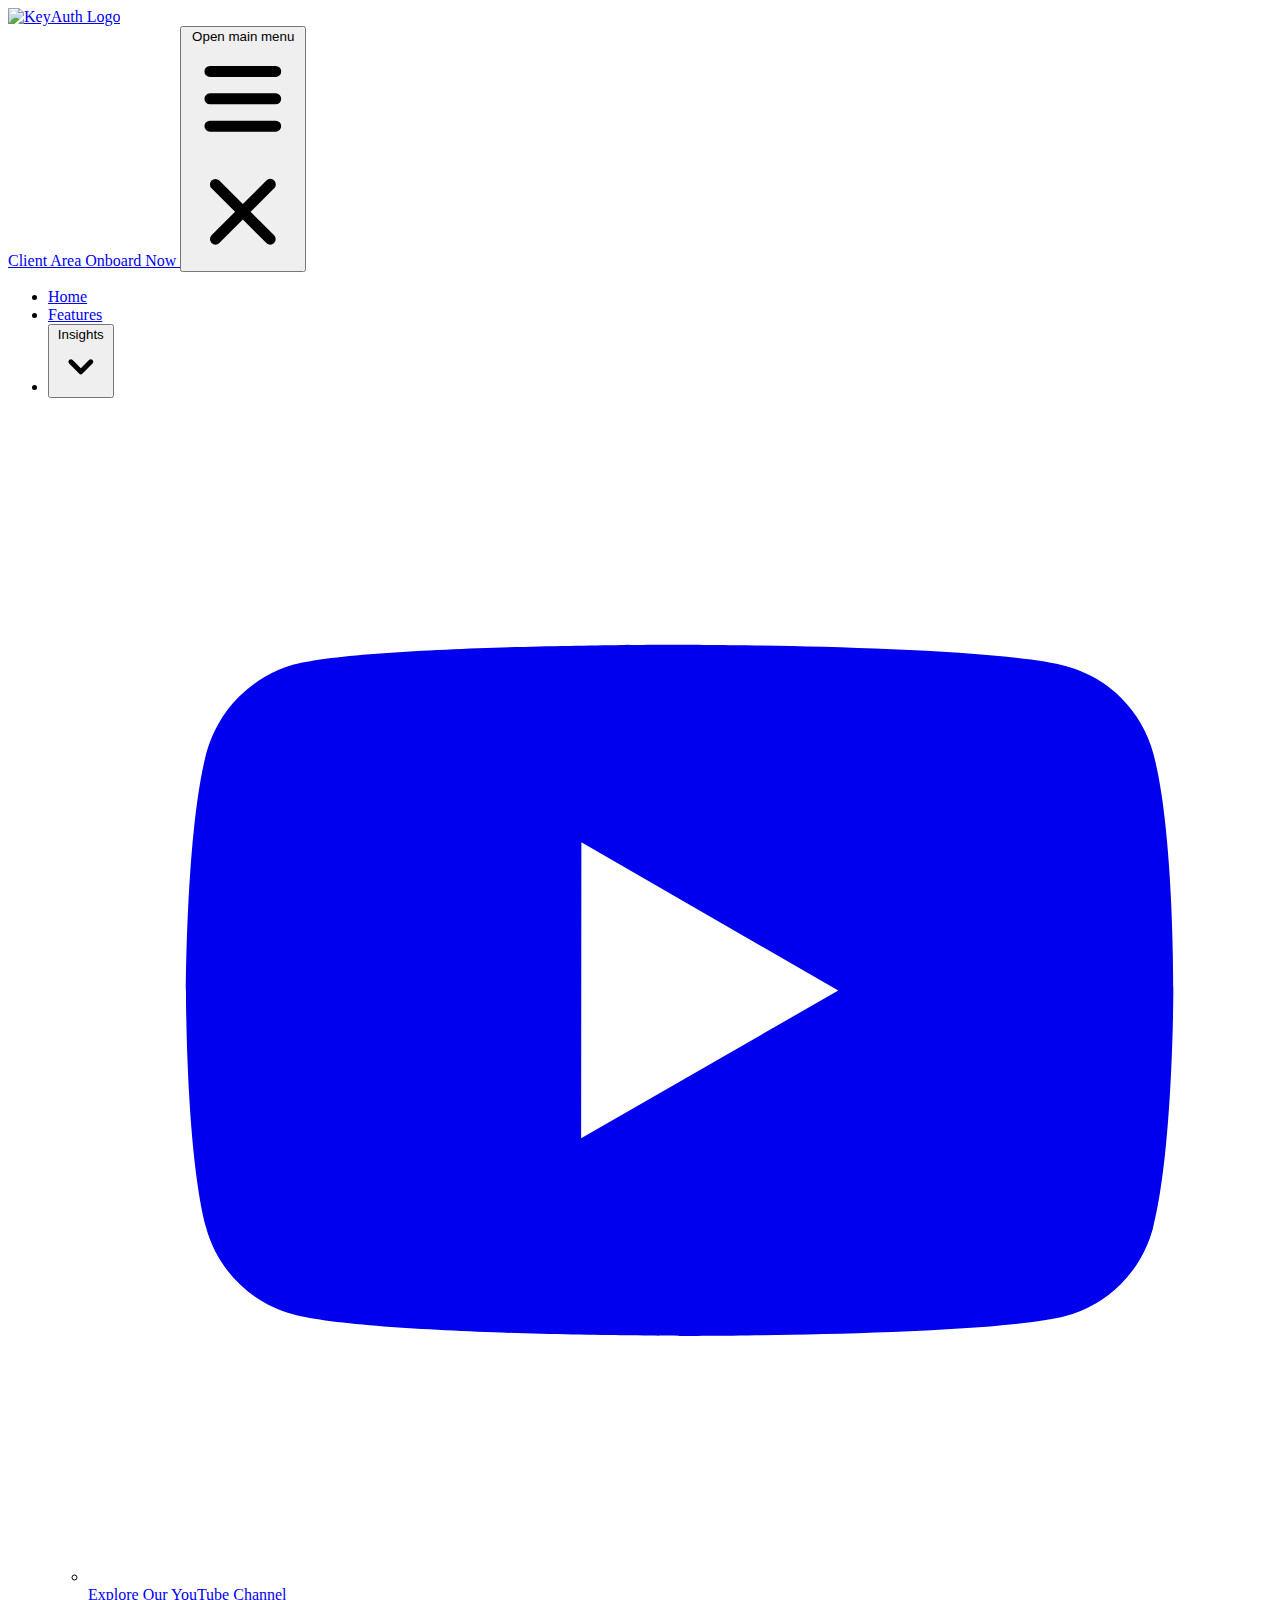
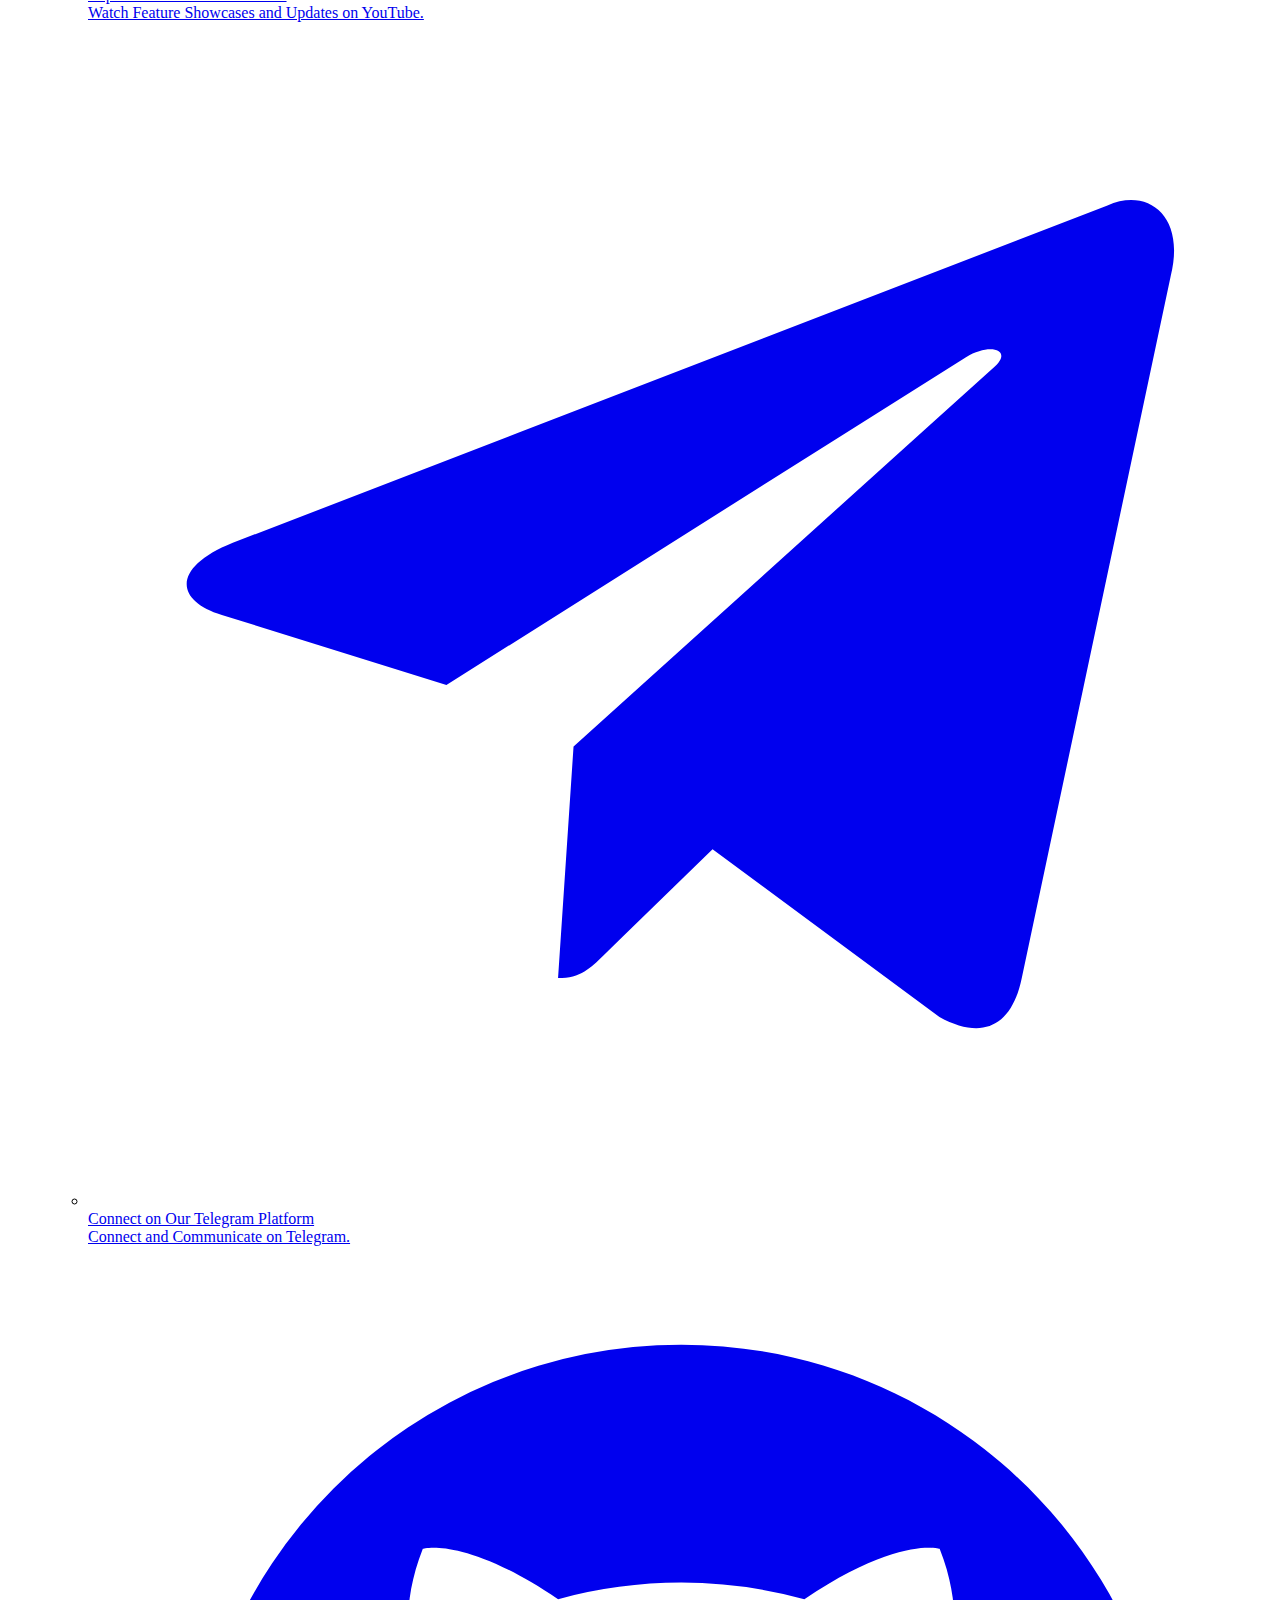
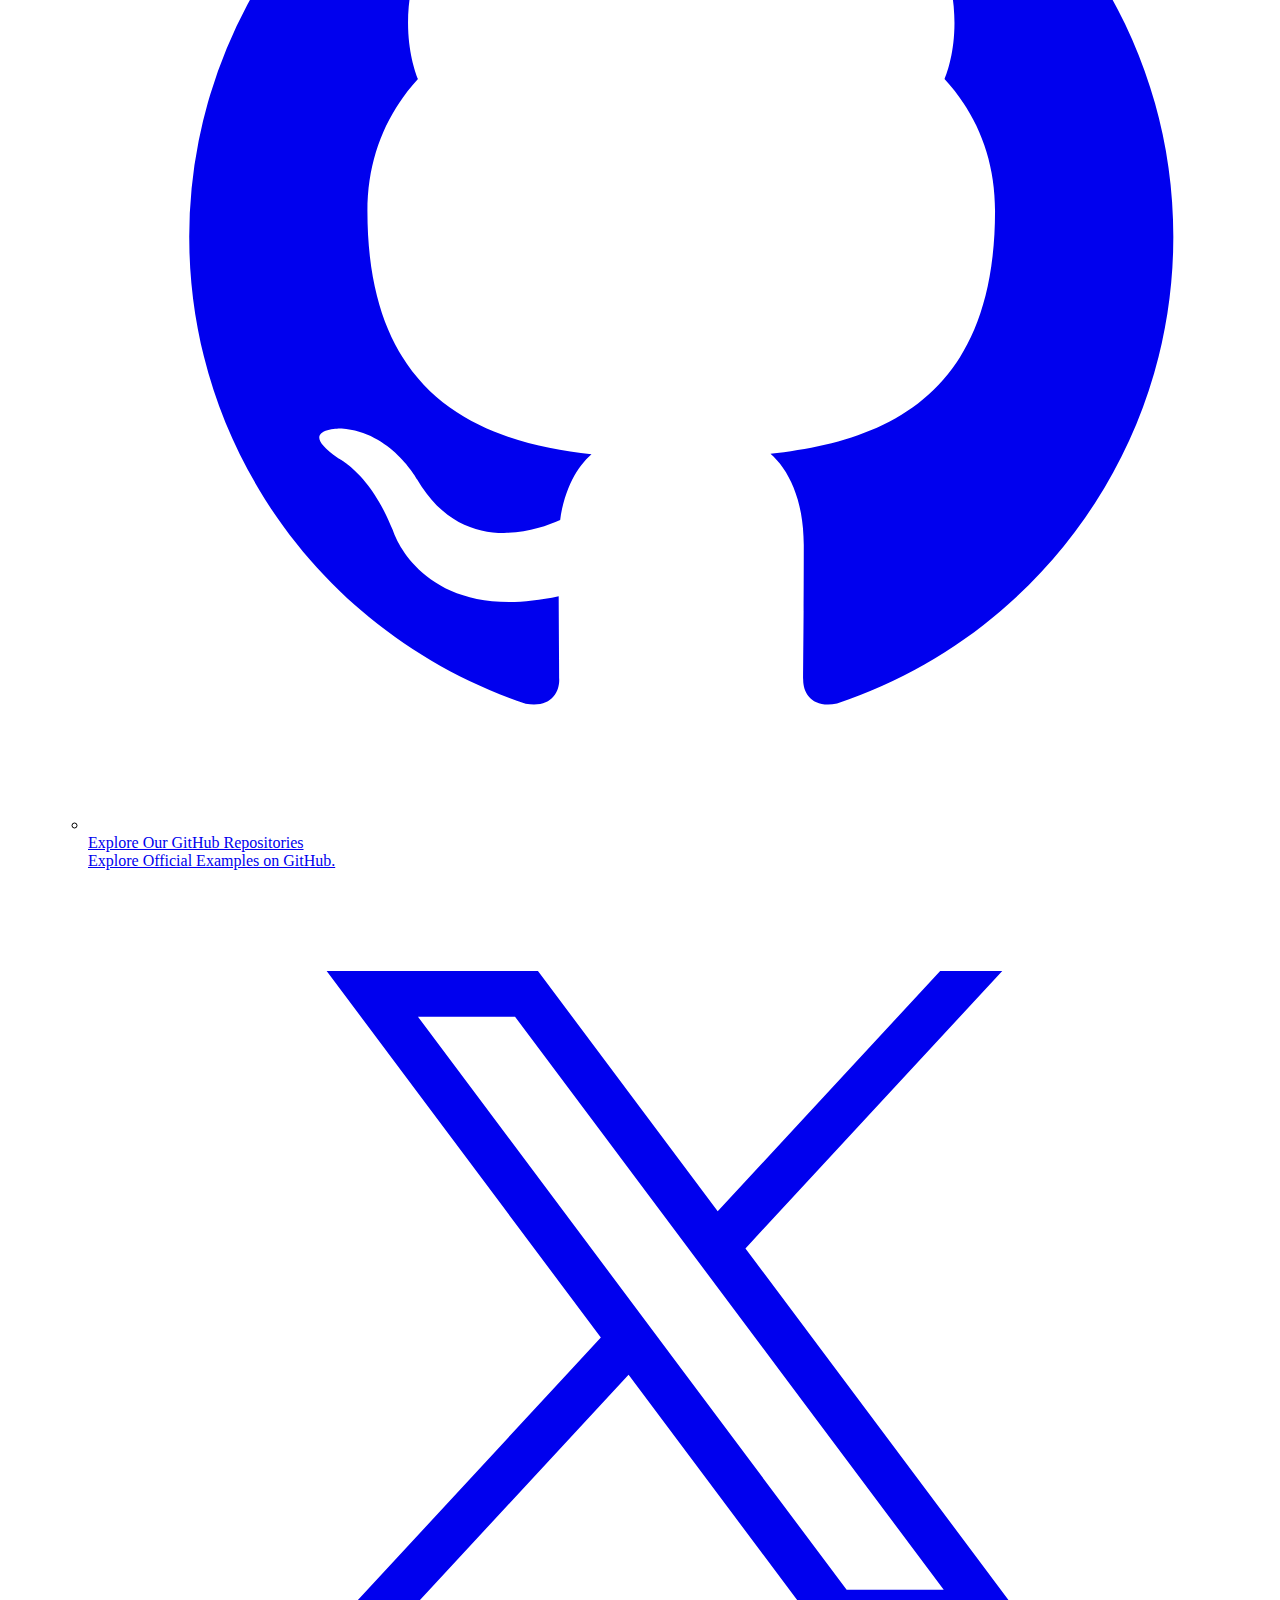
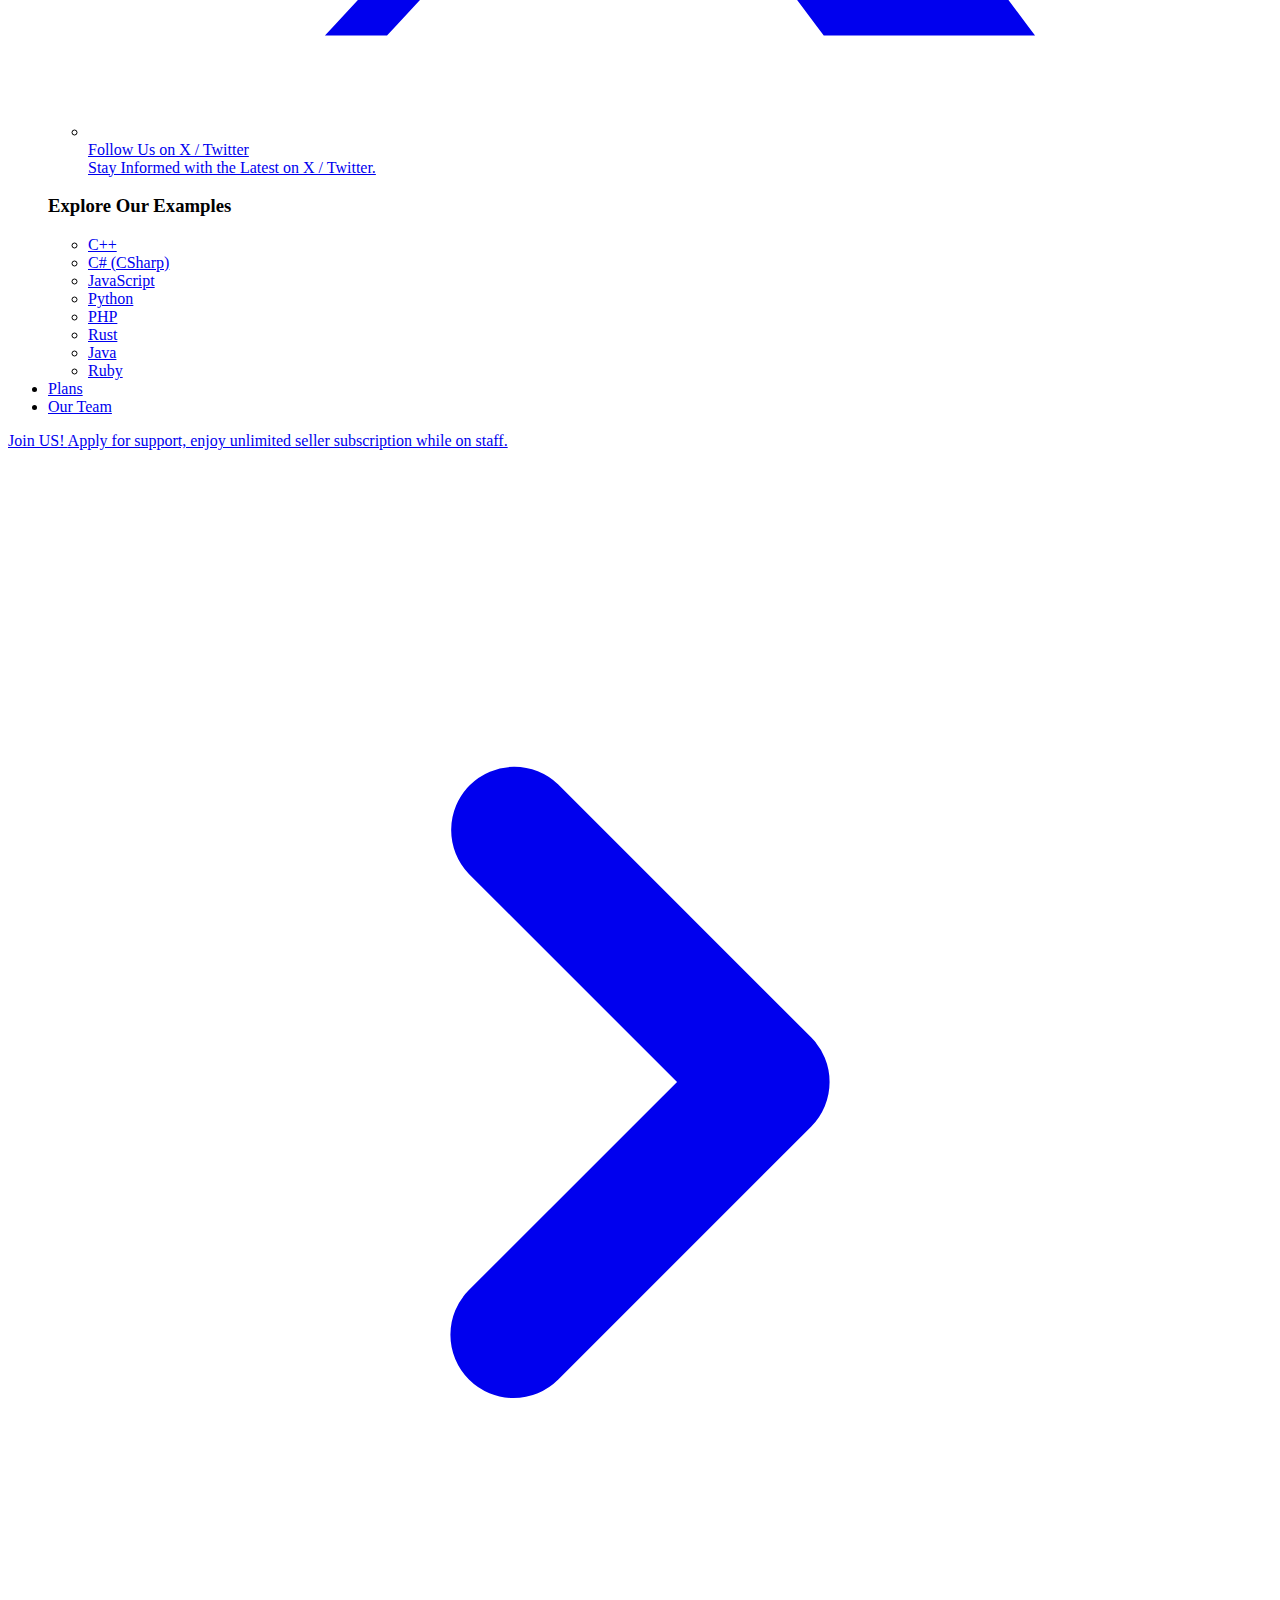
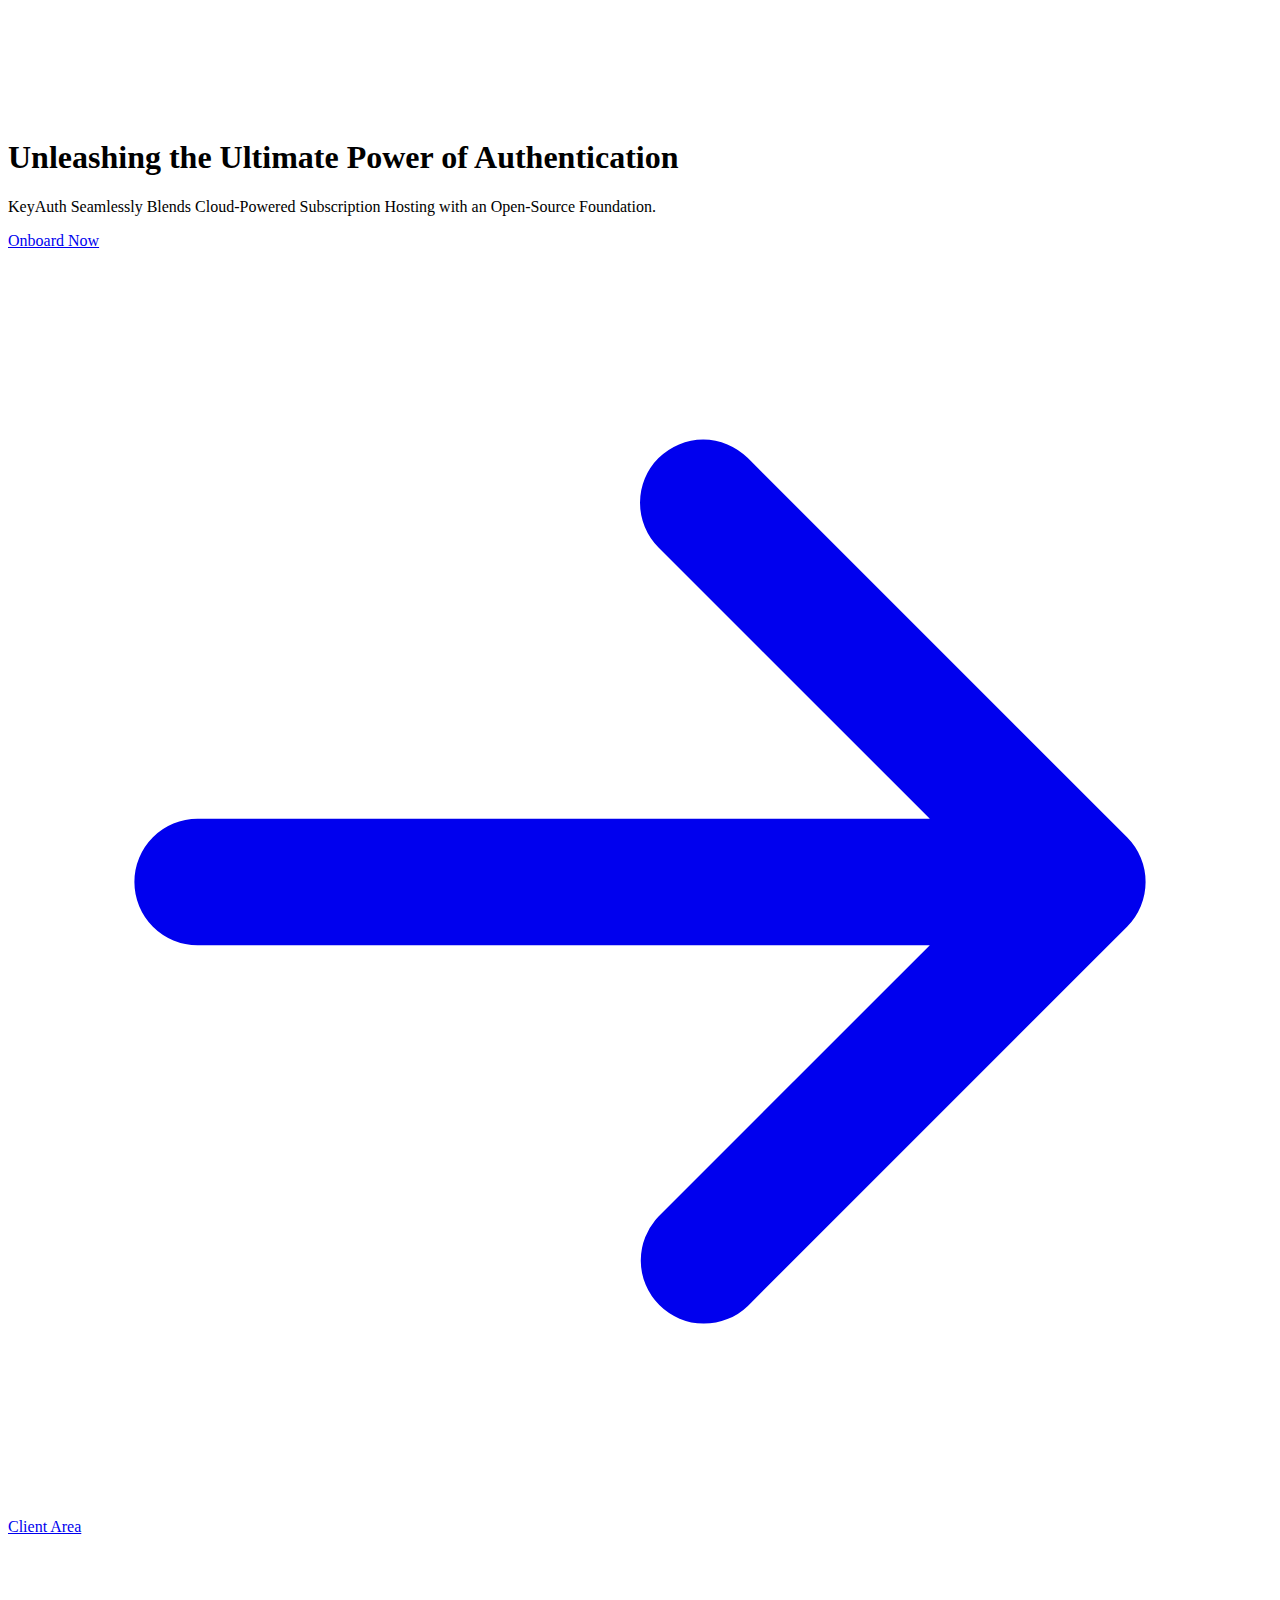
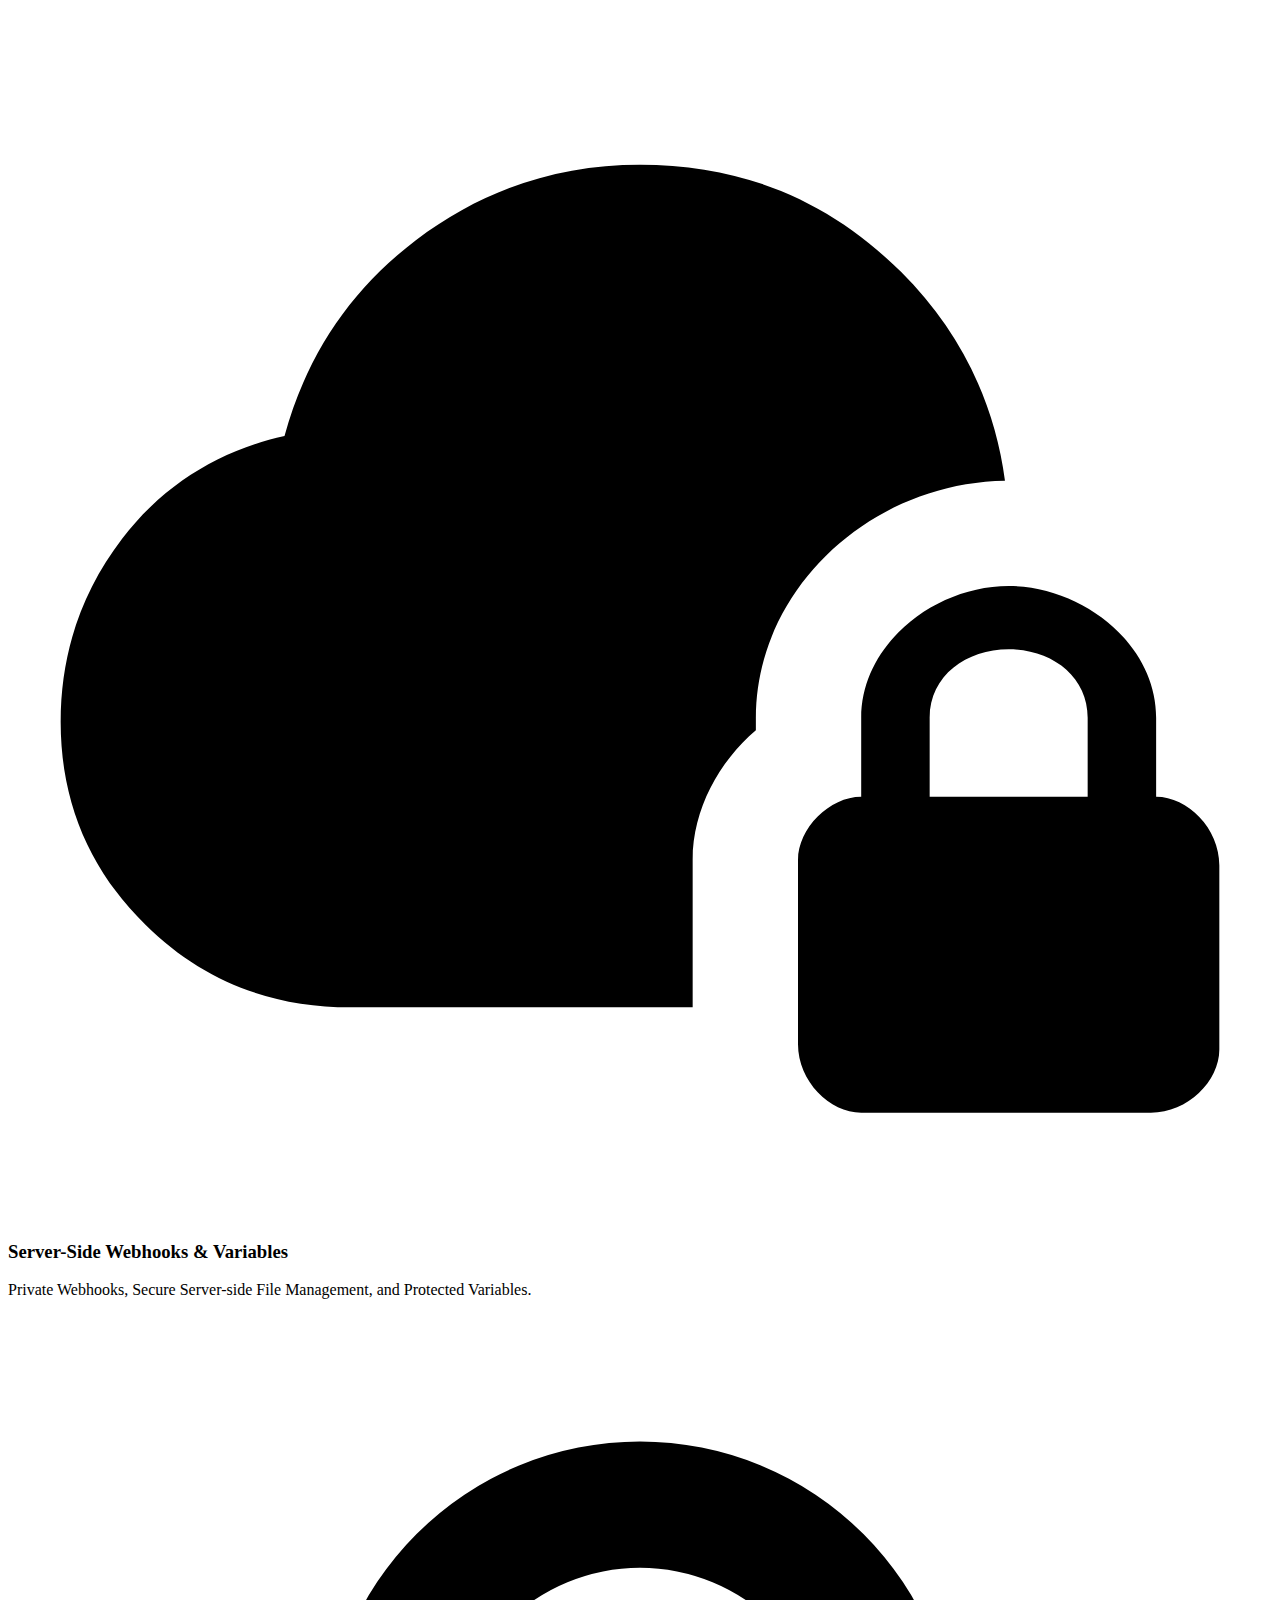
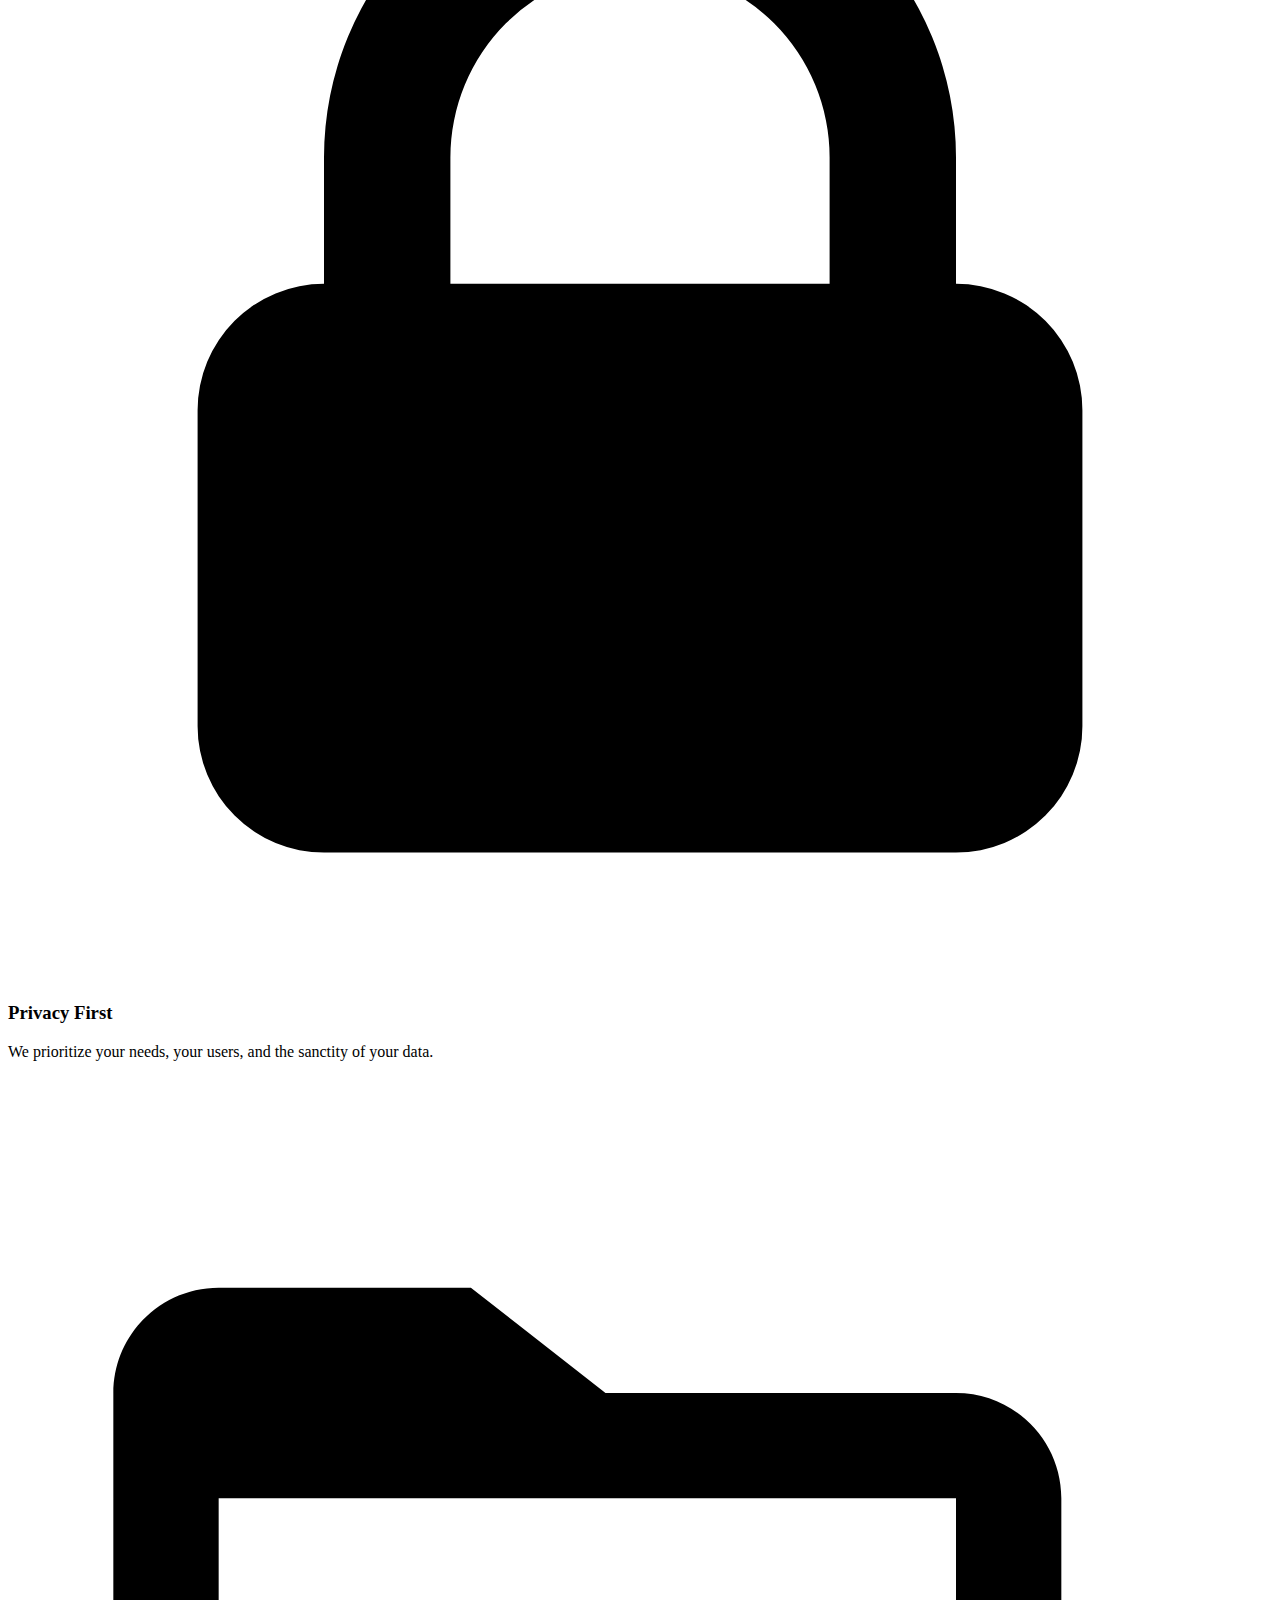
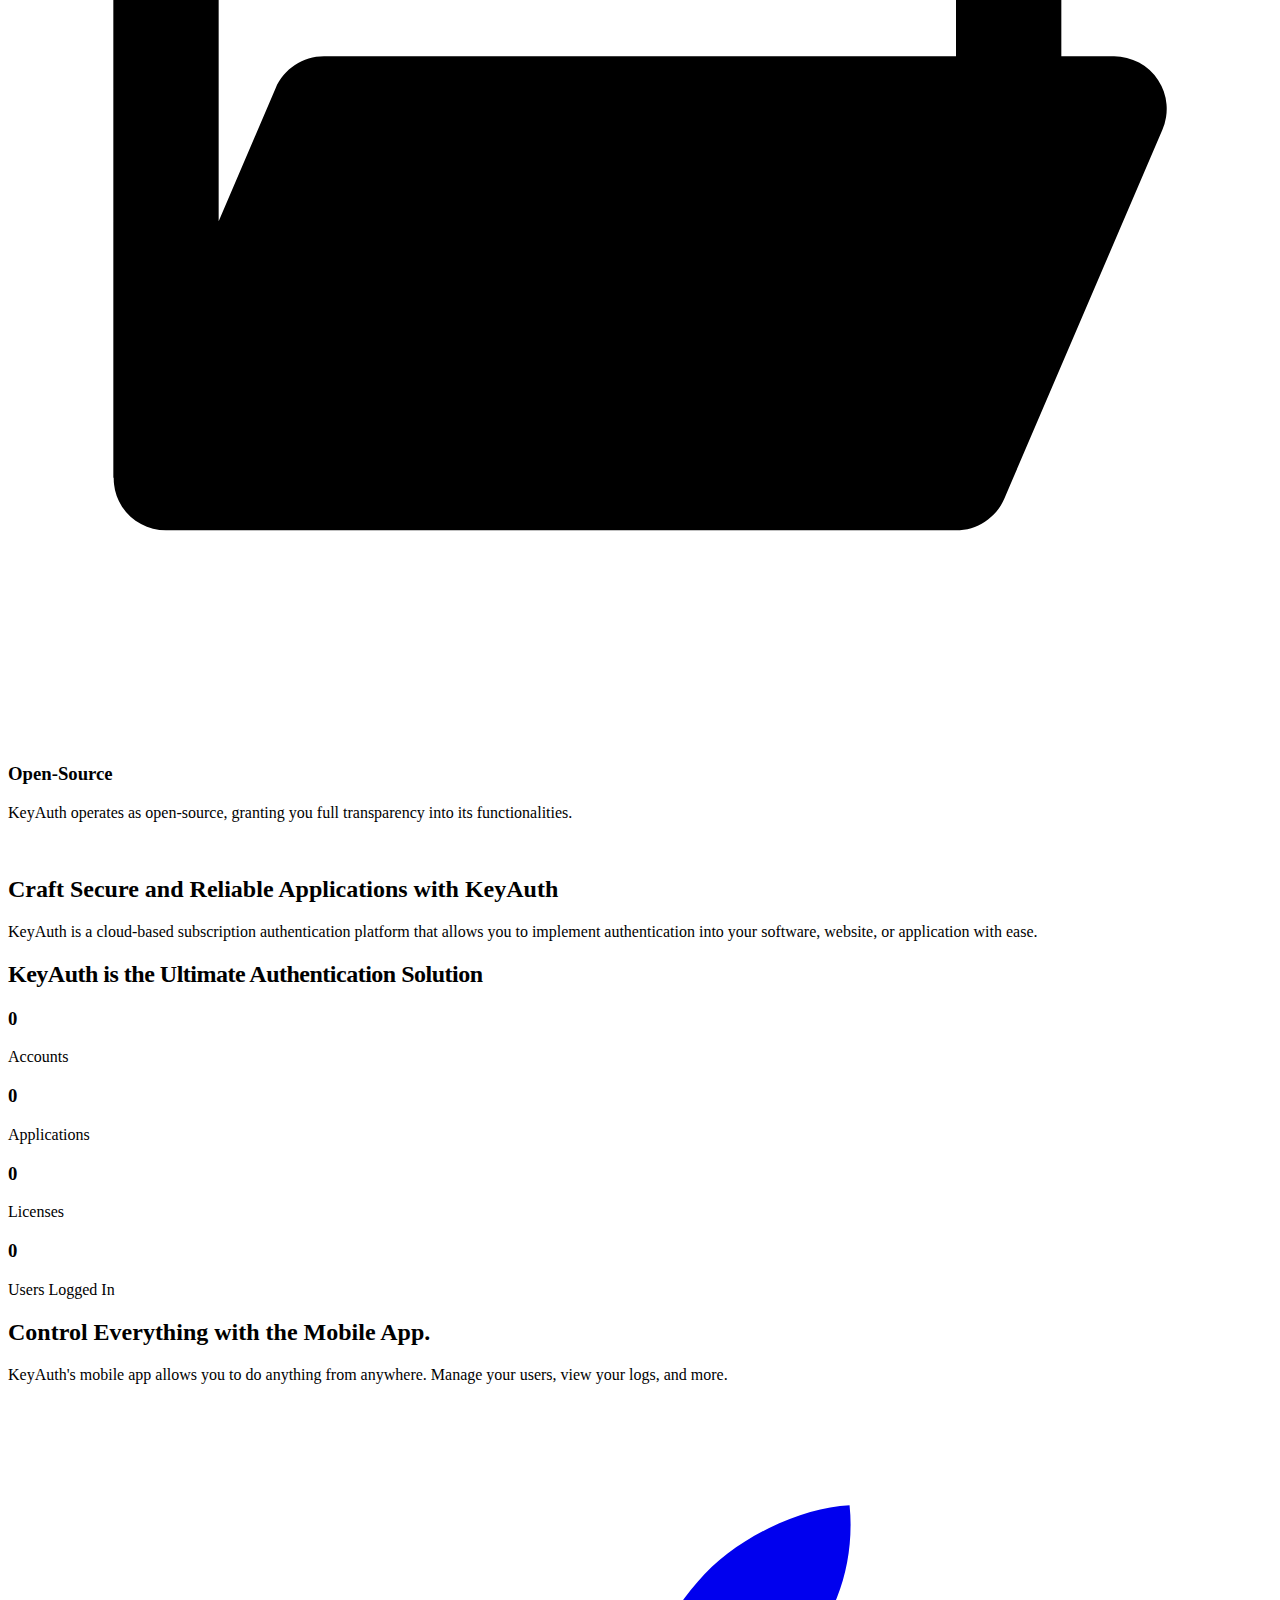
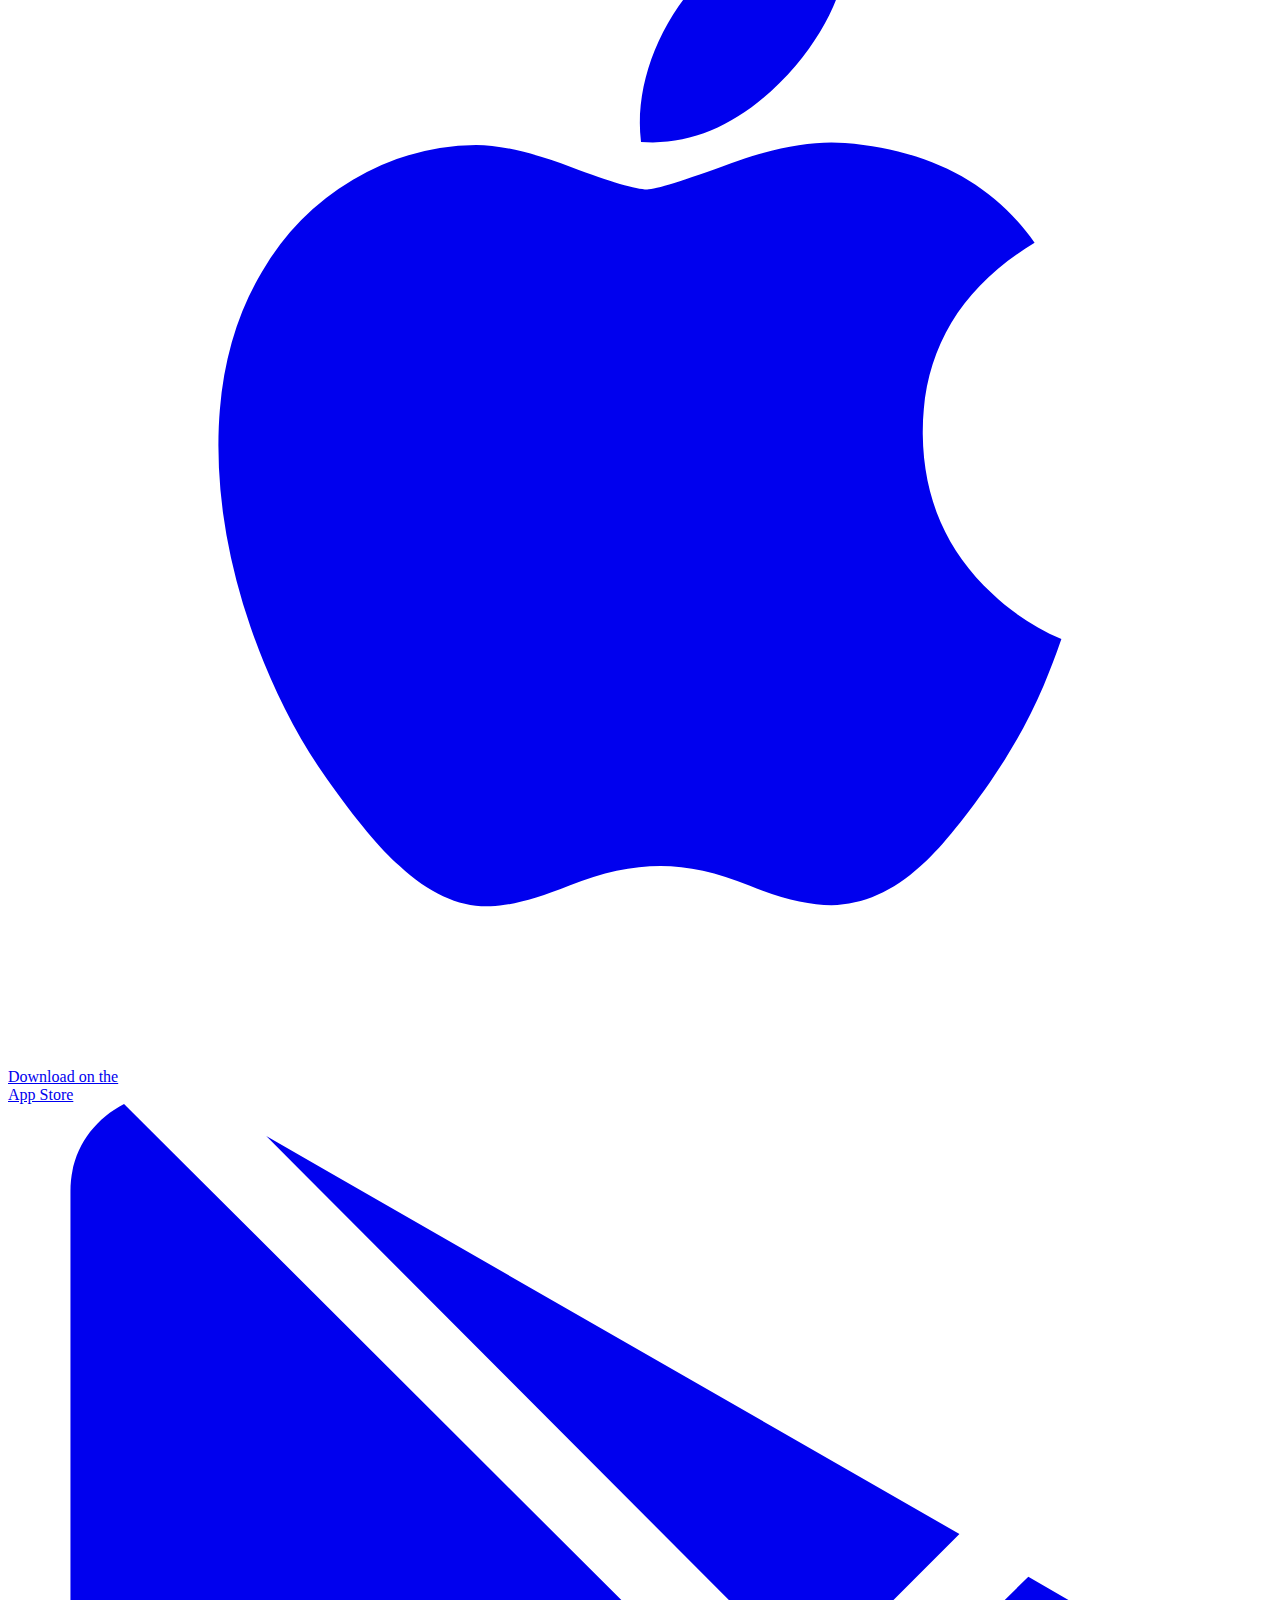
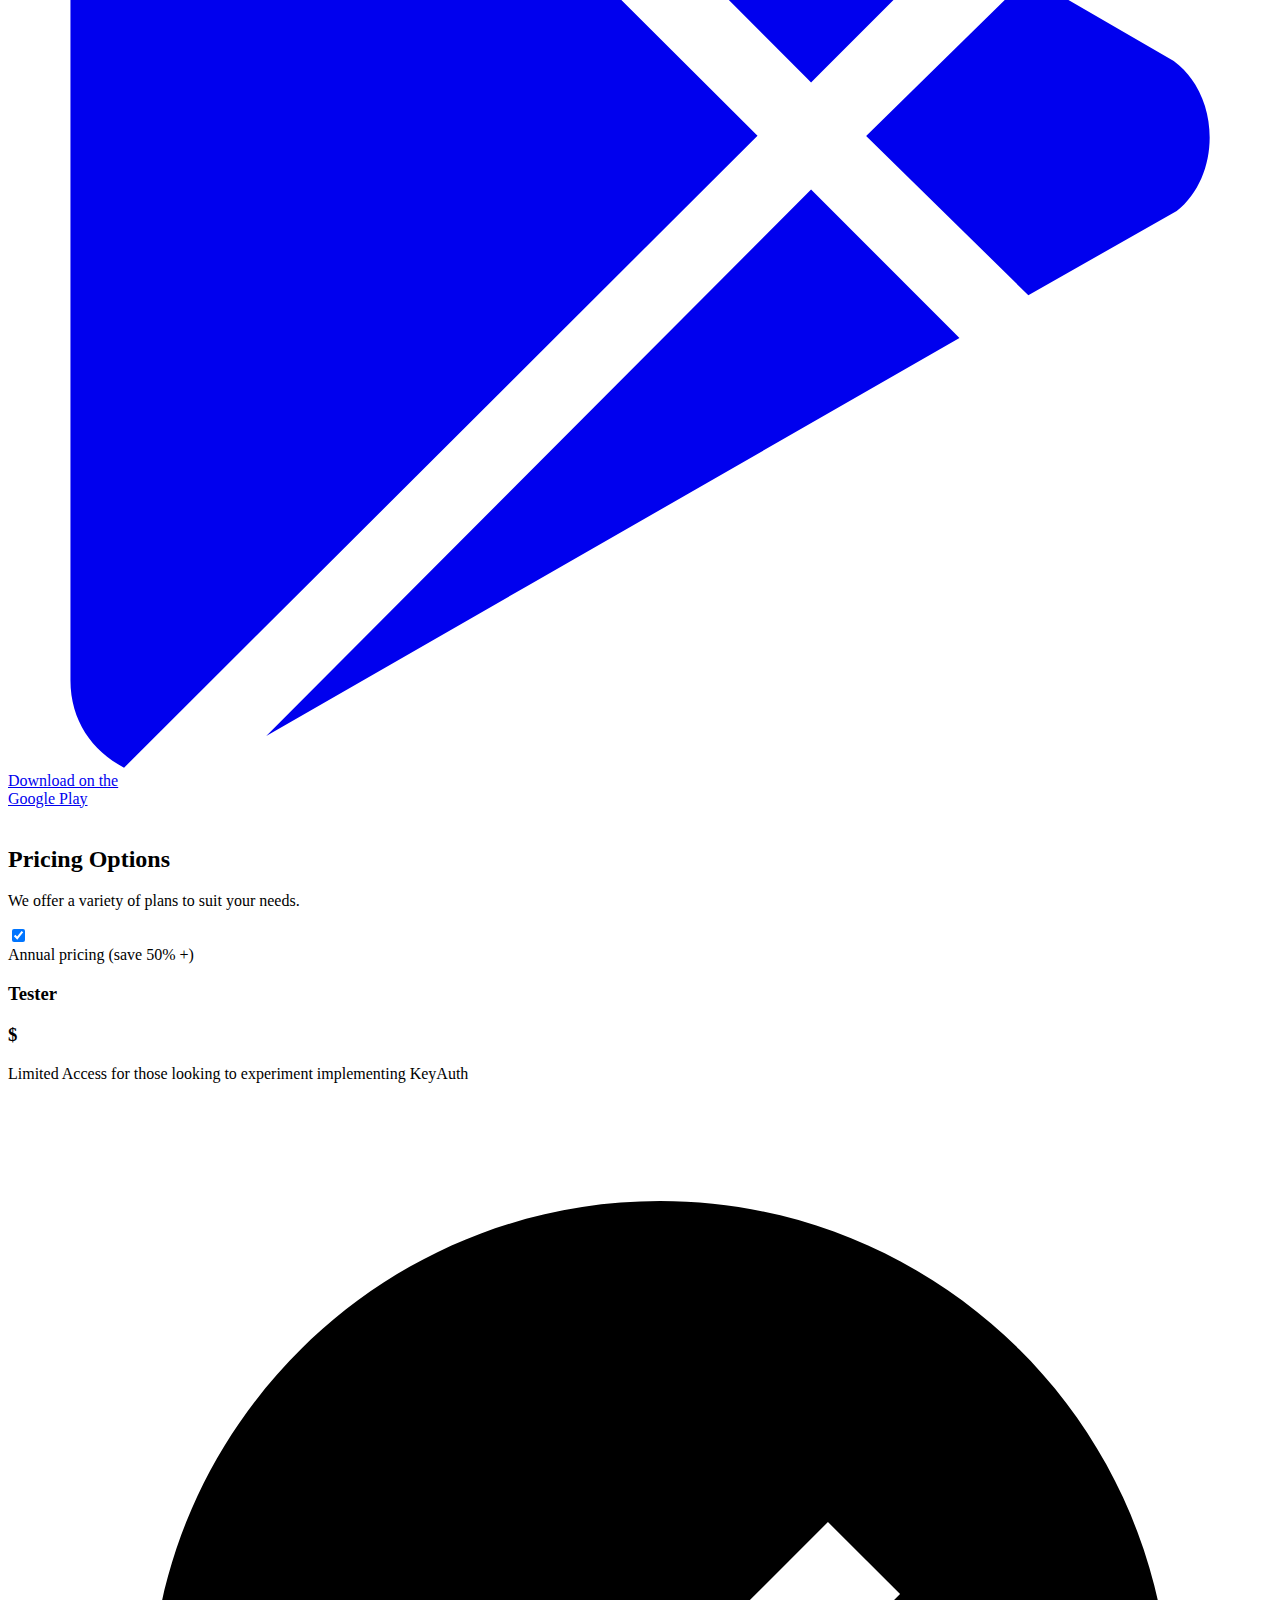
==== commit 63eff623: "123" ====
--- a/index.html
+++ b/index.html
@@ -1,110 +1,123 @@
-<!DOCTYPE html><html lang="en" class="bg-[#09090d] text-white overflow-x-hidden" data-scrapbook-source="https://keyauth.win/" data-scrapbook-create="20250228092141084" data-scrapbook-title="KeyAuth - Open Source Auth"><head>
+<!DOCTYPE html>
+<html lang="en" class="bg-[#09090d] text-white overflow-x-hidden">
+
+<head>
     <meta charset="UTF-8">
+    <meta http-equiv="X-UA-Compatible" content="IE=edge">
     <meta name="viewport" content="width=device-width, initial-scale=1.0">
 
     <meta name="title" content="KeyAuth - Open Source Auth">
 
-    <meta content="Secure your software against piracy, an issue causing $422 million in losses annually - Fair pricing &amp; Features not seen in competitors" name="description">
-    <meta content="KeyAuth" name="author">
+    <meta
+        content="Secure your software against piracy, an issue causing $422 million in losses annually - Fair pricing & Features not seen in competitors"
+        name="description" />
+    <meta content="KeyAuth" name="author" />
     <meta name="viewport" content="width=device-width, initial-scale=1">
-    <meta name="keywords" content="KeyAuth, Cloud Authentication, Key Authentication,Authentication, API authentication,Security, Encryption authentication, Authenticated encryption, Cybersecurity, Developer, SaaS, Software Licensing, Licensing">
-    <meta property="og:description" content="Secure your software against piracy, an issue causing $422 million in losses annually - Fair pricing &amp; Features not seen in competitors">
-    <meta property="og:image" content="https://cdn.keyauth.cc/front/assets/img/favicon.png">
-    <meta property="og:site_name" content="KeyAuth | Secure your software from piracy.">
-    <link rel="shortcut icon" type="image/jpg" href="favicon.png">
+    <meta name="keywords"
+        content="KeyAuth, Cloud Authentication, Key Authentication,Authentication, API authentication,Security, Encryption authentication, Authenticated encryption, Cybersecurity, Developer, SaaS, Software Licensing, Licensing" />
+    <meta property="og:description"
+        content="Secure your software against piracy, an issue causing $422 million in losses annually - Fair pricing & Features not seen in competitors" />
+    <meta property="og:image" content="https://cdn.keyauth.cc/front/assets/img/favicon.png" />
+    <meta property="og:site_name" content="KeyAuth | Secure your software from piracy." />
+    <link rel="shortcut icon" type="image/jpg" href="https://cdn.keyauth.cc/front/assets/img/favicon.png">
 
     <!-- Schema.org markup for Google+ -->
     <meta itemprop="name" content="KeyAuth - Open Source Auth">
-    <meta itemprop="description" content="Secure your software against piracy, an issue causing $422 million in losses annually - Fair pricing &amp; Features not seen in competitors">
+    <meta itemprop="description"
+        content="Secure your software against piracy, an issue causing $422 million in losses annually - Fair pricing & Features not seen in competitors">
     <meta itemprop="image" content="https://cdn.keyauth.cc/front/assets/img/favicon.png">
 
     <!-- Twitter Card data -->
     <meta name="twitter:card" content="product">
-    <meta name="twitter:site" content="@KeyAuth">
+    <meta name="twitter:site" content="@keyauth">
     <meta name="twitter:title" content="KeyAuth - Open Source Auth">
 
-    <meta name="twitter:description" content="Secure your software against piracy, an issue causing $422 million in losses annually - Fair pricing &amp; Features not seen in competitors">
-    <meta name="twitter:creator" content="@KeyAuth">
+    <meta name="twitter:description"
+        content="Secure your software against piracy, an issue causing $422 million in losses annually - Fair pricing & Features not seen in competitors">
+    <meta name="twitter:creator" content="@keyauth">
     <meta name="twitter:image" content="https://cdn.keyauth.cc/front/assets/img/favicon.png">
 
     <!-- Open Graph data -->
-    <meta property="og:title" content="KeyAuth - Open Source Auth">
-    <meta property="og:type" content="website">
-    <meta property="og:url" content="./">
-
-    <meta name="apple-itunes-app" content="app-id=6503321465">
+    <meta property="og:title" content="KeyAuth - Open Source Auth" />
+    <meta property="og:type" content="website" />
+    <meta property="og:url" content="./" />
 
     <title>KeyAuth - Open Source Auth</title>
 
-    <!-- Start SmartBanner configuration -->
-    <meta name="smartbanner:title" content="KeyAuth">
-    <meta name="smartbanner:author" content="KeyAuth LLC">
-    <meta name="smartbanner:price" content="FREE">
-    <meta name="smartbanner:price-suffix-google" content=" - In Google Play">
-    <meta name="smartbanner:icon-google" content="https://cdn-icons-png.flaticon.com/512/732/732208.png">
-    <meta name="smartbanner:button" content="VIEW">
-    <meta name="smartbanner:button-url-google" content="https://play.google.com/store/apps/details?id=com.wnelson03.rn">
-    <meta name="smartbanner:enabled-platforms" content="android">
-    <meta name="smartbanner:close-label" content="Close">
-    <link rel="stylesheet" href="smartbanner.min.css.html">
-    
-    <!-- End SmartBanner configuration -->
-
     <!-- Canonical SEO -->
-    <link rel="canonical" href="https://keyauth.cc/">
-
-    <link rel="stylesheet" href="output.css">
-
-    <link rel="stylesheet" type="text/css" href="animate.min.css">
-
-   
+    <link rel="canonical" href="https://keyauth.cc" />
+
+    <link rel="stylesheet" href="https://cdn.keyauth.cc/v3/dist/output.css">
+
+    <link rel="stylesheet" type="text/css" href="https://cdn.keyauth.cc/v3/scripts/animate.min.css" />
 </head>
 
 <body>
     <header>
         <nav class="border-gray-200 px-4 lg:px-6 py-2.5 mb-14">
             <div class="flex flex-wrap justify-between items-center mx-auto max-w-screen-xl">
-                <a href="" class="flex items-center">
-                    <img src="logo-1-dark.png" class="mr-3 h-12 mt-2" alt="KeyAuth Logo">
+                <a href="./" class="flex items-center">
+                    <img src="https://cdn.keyauth.cc/v2/assets/media/logos/logo-1-dark.png" class="mr-3 h-12 mt-2"
+                        alt="KeyAuth Logo" />
                 </a>
                 <div class="flex items-center lg:order-2">
-                    <a href="https://keyauth.win/login" class="text-white focus:ring-0 font-medium rounded-lg text-sm px-4 py-2 lg:px-5 lg:py-2.5 mr-2 hover:opacity-60 transition duration-200 focus:outline-none focus:ring-gray-800">
+                    <a href="./login"
+                        class="text-white focus:ring-0 font-medium rounded-lg text-sm px-4 py-2 lg:px-5 lg:py-2.5 mr-2 hover:opacity-60 transition duration-200 focus:outline-none focus:ring-gray-800">
                         Client Area
                     </a>
-                    <a href="https://keyauth.win/register" class="text-white focus:ring-0 font-medium rounded-lg text-sm px-4 py-2 lg:px-5 lg:py-2.5 mr-2 bg-blue-600 hover:opacity-80 focus:outline-none focus:ring-blue-800 transition duration-200">
+                    <a href="./register"
+                        class="text-white focus:ring-0 font-medium rounded-lg text-sm px-4 py-2 lg:px-5 lg:py-2.5 mr-2 bg-blue-600 hover:opacity-80 focus:outline-none focus:ring-blue-800 transition duration-200">
                         Onboard Now
                     </a>
-                    <button data-collapse-toggle="mmenu" type="button" class="inline-flex items-center p-2 ml-1 text-sm text-gray-500 rounded-lg lg:hidden focus:outline-none focus:ring-0" aria-controls="mmenu" aria-expanded="false">
+                    <button data-collapse-toggle="mmenu" type="button"
+                        class="inline-flex items-center p-2 ml-1 text-sm text-gray-500 rounded-lg lg:hidden focus:outline-none focus:ring-0"
+                        aria-controls="mmenu" aria-expanded="false">
                         <span class="sr-only">Open main menu</span>
                         <svg class="w-6 h-6" fill="currentColor" viewBox="0 0 20 20" xmlns="http://www.w3.org/2000/svg">
-                            <path fill-rule="evenodd" d="M3 5a1 1 0 011-1h12a1 1 0 110 2H4a1 1 0 01-1-1zM3 10a1 1 0 011-1h12a1 1 0 110 2H4a1 1 0 01-1-1zM3 15a1 1 0 011-1h12a1 1 0 110 2H4a1 1 0 01-1-1z" clip-rule="evenodd"></path>
+                            <path fill-rule="evenodd"
+                                d="M3 5a1 1 0 011-1h12a1 1 0 110 2H4a1 1 0 01-1-1zM3 10a1 1 0 011-1h12a1 1 0 110 2H4a1 1 0 01-1-1zM3 15a1 1 0 011-1h12a1 1 0 110 2H4a1 1 0 01-1-1z"
+                                clip-rule="evenodd"></path>
                         </svg>
-                        <svg class="hidden w-6 h-6" fill="currentColor" viewBox="0 0 20 20" xmlns="http://www.w3.org/2000/svg">
-                            <path fill-rule="evenodd" d="M4.293 4.293a1 1 0 011.414 0L10 8.586l4.293-4.293a1 1 0 111.414 1.414L11.414 10l4.293 4.293a1 1 0 01-1.414 1.414L10 11.414l-4.293 4.293a1 1 0 01-1.414-1.414L8.586 10 4.293 5.707a1 1 0 010-1.414z" clip-rule="evenodd"></path>
+                        <svg class="hidden w-6 h-6" fill="currentColor" viewBox="0 0 20 20"
+                            xmlns="http://www.w3.org/2000/svg">
+                            <path fill-rule="evenodd"
+                                d="M4.293 4.293a1 1 0 011.414 0L10 8.586l4.293-4.293a1 1 0 111.414 1.414L11.414 10l4.293 4.293a1 1 0 01-1.414 1.414L10 11.414l-4.293 4.293a1 1 0 01-1.414-1.414L8.586 10 4.293 5.707a1 1 0 010-1.414z"
+                                clip-rule="evenodd"></path>
                         </svg>
                     </button>
                 </div>
                 <div class="hidden justify-between items-center w-full lg:flex lg:w-auto lg:order-1" id="mmenu">
                     <ul class="flex flex-col mt-4 font-medium lg:flex-row lg:space-x-8 lg:mt-0">
                         <li>
-                            <a href="" class="block py-2 pr-4 pl-3 border-b lg:hover:bg-transparent lg:border-0 lg:p-0 text-gray-400 hover:bg-gray-700 hover:text-white lg:hover:bg-transparent border-gray-700 transition duration-200" aria-current="page">Home</a>
+                            <a href="./"
+                                class="block py-2 pr-4 pl-3 border-b lg:hover:bg-transparent lg:border-0 lg:p-0 text-gray-400 hover:bg-gray-700 hover:text-white lg:hover:bg-transparent border-gray-700 transition duration-200"
+                                aria-current="page">Home</a>
                         </li>
                         <li>
-                            <a href="#features" class="block py-2 pr-4 pl-3 border-b lg:hover:bg-transparent lg:border-0 lg:p-0 text-gray-400 hover:bg-gray-700 hover:text-white lg:hover:bg-transparent border-gray-700 transition duration-200">Features</a>
+                            <a href="#features"
+                                class="block py-2 pr-4 pl-3 border-b lg:hover:bg-transparent lg:border-0 lg:p-0 text-gray-400 hover:bg-gray-700 hover:text-white lg:hover:bg-transparent border-gray-700 transition duration-200">Features</a>
                         </li>
                         <li>
-                            <button id="mm-button" data-dropdown-toggle="mm" class="flex justify-between items-center py-2 pr-4 pl-3 w-full font-medium border-b lg:w-auto lg:hover:bg-transparent lg:border-0 lg:p-0 text-gray-400 hover:bg-gray-700hover:text-white lg:hover:bg-transparent border-gray-700 hover:text-white transition duration-200">Insights
-                                <svg class="ml-1 w-5 h-5 lg:w-4 lg:h-4" fill="currentColor" viewBox="0 0 20 20" xmlns="http://www.w3.org/2000/svg">
-                                    <path fill-rule="evenodd" d="M5.293 7.293a1 1 0 011.414 0L10 10.586l3.293-3.293a1 1 0 111.414 1.414l-4 4a1 1 0 01-1.414 0l-4-4a1 1 0 010-1.414z" clip-rule="evenodd"></path>
+                            <button id="mm-button" data-dropdown-toggle="mm"
+                                class="flex justify-between items-center py-2 pr-4 pl-3 w-full font-medium border-b lg:w-auto lg:hover:bg-transparent lg:border-0 lg:p-0 text-gray-400 hover:bg-gray-700hover:text-white lg:hover:bg-transparent border-gray-700 hover:text-white transition duration-200">Insights
+                                <svg class="ml-1 w-5 h-5 lg:w-4 lg:h-4" fill="currentColor" viewBox="0 0 20 20"
+                                    xmlns="http://www.w3.org/2000/svg">
+                                    <path fill-rule="evenodd"
+                                        d="M5.293 7.293a1 1 0 011.414 0L10 10.586l3.293-3.293a1 1 0 111.414 1.414l-4 4a1 1 0 01-1.414 0l-4-4a1 1 0 010-1.414z"
+                                        clip-rule="evenodd"></path>
                                 </svg></button>
-                            <div id="mm" class="grid hidden absolute z-10 w-full border shadow-md border-[#0f0f17] lg:rounded-lg lg:w-auto lg:grid-cols-3 bg-[#0f0f17]">
+                            <div id="mm"
+                                class="grid hidden absolute z-10 w-full border shadow-md border-[#0f0f17] lg:rounded-lg lg:w-auto lg:grid-cols-3 bg-[#0f0f17]">
                                 <div class="p-2 bg-[#09090d] lg:rounded-lg text-white lg:col-span-2">
                                     <ul>
                                         <li>
-                                            <a href="https://youtube.com/keyauth" target="_blank" class="flex items-center p-3 rounded-lg hover:bg-[#0f0f17]">
+                                            <a href="https://youtube.com/keyauth" target="_blank"
+                                                class="flex items-center p-3 rounded-lg hover:bg-[#0f0f17]">
                                                 <div class="p-2 mr-4 rounded-lg shadow bg-[#0f0f17]">
-                                                    <svg class="w-5 h-5" fill="currentColor" viewBox="0 0 24 24" xmlns="http://www.w3.org/2000/svg">
-                                                        <path d="M21.593 7.203a2.506 2.506 0 0 0-1.762-1.766c-1.566-.43-7.83-.437-7.83-.437s-6.265-.007-7.832.404a2.56 2.56 0 0 0-1.766 1.778c-.413 1.566-.417 4.814-.417 4.814s-.004 3.264.406 4.814c.23.857.905 1.534 1.763 1.765 1.582.43 7.83.437 7.83.437s6.265.007 7.831-.403a2.515 2.515 0 0 0 1.767-1.763c.414-1.565.417-4.812.417-4.812s.02-3.265-.407-4.831ZM9.996 15.005l.005-6 5.207 3.005-5.212 2.995Z">
+                                                    <svg class="w-5 h-5" fill="currentColor" viewBox="0 0 24 24"
+                                                        xmlns="http://www.w3.org/2000/svg">
+                                                        <path
+                                                            d="M21.593 7.203a2.506 2.506 0 0 0-1.762-1.766c-1.566-.43-7.83-.437-7.83-.437s-6.265-.007-7.832.404a2.56 2.56 0 0 0-1.766 1.778c-.413 1.566-.417 4.814-.417 4.814s-.004 3.264.406 4.814c.23.857.905 1.534 1.763 1.765 1.582.43 7.83.437 7.83.437s6.265.007 7.831-.403a2.515 2.515 0 0 0 1.767-1.763c.414-1.565.417-4.812.417-4.812s.02-3.265-.407-4.831ZM9.996 15.005l.005-6 5.207 3.005-5.212 2.995Z">
                                                         </path>
                                                     </svg>
 
@@ -119,10 +132,13 @@
                                             </a>
                                         </li>
                                         <li>
-                                            <a href="https://t.me/keyauth" target="_blank" class="flex items-center p-3 rounded-lg hover:bg-[#0f0f17]">
+                                            <a href="https://t.me/keyauth" target="_blank"
+                                                class="flex items-center p-3 rounded-lg hover:bg-[#0f0f17]">
                                                 <div class="p-2 mr-4 rounded-lg shadow bg-[#0f0f17]">
-                                                    <svg class="w-5 h-5" fill="currentColor" viewBox="0 0 24 24" xmlns="http://www.w3.org/2000/svg">
-                                                        <path d="m20.665 3.72-17.73 6.837c-1.21.486-1.203 1.16-.222 1.462l4.552 1.42 10.532-6.645c.498-.303.953-.14.579.192l-8.533 7.7H9.84l.002.002-.314 4.692c.46 0 .663-.211.92-.46l2.212-2.15 4.599 3.397c.848.467 1.457.227 1.668-.785l3.019-14.228c.309-1.24-.473-1.8-1.282-1.434Z">
+                                                    <svg class="w-5 h-5" fill="currentColor" viewBox="0 0 24 24"
+                                                        xmlns="http://www.w3.org/2000/svg">
+                                                        <path
+                                                            d="m20.665 3.72-17.73 6.837c-1.21.486-1.203 1.16-.222 1.462l4.552 1.42 10.532-6.645c.498-.303.953-.14.579.192l-8.533 7.7H9.84l.002.002-.314 4.692c.46 0 .663-.211.92-.46l2.212-2.15 4.599 3.397c.848.467 1.457.227 1.668-.785l3.019-14.228c.309-1.24-.473-1.8-1.282-1.434Z">
                                                         </path>
                                                     </svg>
 
@@ -137,10 +153,14 @@
                                             </a>
                                         </li>
                                         <li>
-                                            <a href="https://github.com/keyauth" target="_blank" class="flex items-center p-3 rounded-lg hover:bg-[#0f0f17]">
+                                            <a href="https://github.com/keyauth" target="_blank"
+                                                class="flex items-center p-3 rounded-lg hover:bg-[#0f0f17]">
                                                 <div class="p-2 mr-4 rounded-lg shadow bg-[#0f0f17]">
-                                                    <svg class="w-5 h-5" fill="currentColor" viewBox="0 0 24 24" xmlns="http://www.w3.org/2000/svg">
-                                                        <path fill-rule="evenodd" d="M12.026 2a9.973 9.973 0 0 0-9.974 9.974c0 4.406 2.857 8.145 6.82 9.465.5.09.68-.217.68-.481 0-.237-.008-.865-.011-1.696-2.775.602-3.361-1.338-3.361-1.338-.452-1.152-1.107-1.459-1.107-1.459-.905-.619.069-.605.069-.605 1.002.07 1.527 1.028 1.527 1.028.89 1.524 2.336 1.084 2.902.829.09-.645.35-1.085.635-1.334-2.214-.251-4.542-1.107-4.542-4.93 0-1.087.389-1.979 1.024-2.675-.101-.253-.446-1.268.099-2.64 0 0 .837-.269 2.742 1.021a9.582 9.582 0 0 1 2.496-.336 9.555 9.555 0 0 1 2.496.336c1.906-1.291 2.742-1.021 2.742-1.021.545 1.372.203 2.387.099 2.64.64.696 1.024 1.587 1.024 2.675 0 3.833-2.33 4.675-4.552 4.922.355.308.675.916.675 1.846 0 1.334-.012 2.41-.012 2.737 0 .267.178.577.687.479C19.146 20.115 22 16.379 22 11.974 22 6.465 17.535 2 12.026 2Z" clip-rule="evenodd"></path>
+                                                    <svg class="w-5 h-5" fill="currentColor" viewBox="0 0 24 24"
+                                                        xmlns="http://www.w3.org/2000/svg">
+                                                        <path fill-rule="evenodd"
+                                                            d="M12.026 2a9.973 9.973 0 0 0-9.974 9.974c0 4.406 2.857 8.145 6.82 9.465.5.09.68-.217.68-.481 0-.237-.008-.865-.011-1.696-2.775.602-3.361-1.338-3.361-1.338-.452-1.152-1.107-1.459-1.107-1.459-.905-.619.069-.605.069-.605 1.002.07 1.527 1.028 1.527 1.028.89 1.524 2.336 1.084 2.902.829.09-.645.35-1.085.635-1.334-2.214-.251-4.542-1.107-4.542-4.93 0-1.087.389-1.979 1.024-2.675-.101-.253-.446-1.268.099-2.64 0 0 .837-.269 2.742 1.021a9.582 9.582 0 0 1 2.496-.336 9.555 9.555 0 0 1 2.496.336c1.906-1.291 2.742-1.021 2.742-1.021.545 1.372.203 2.387.099 2.64.64.696 1.024 1.587 1.024 2.675 0 3.833-2.33 4.675-4.552 4.922.355.308.675.916.675 1.846 0 1.334-.012 2.41-.012 2.737 0 .267.178.577.687.479C19.146 20.115 22 16.379 22 11.974 22 6.465 17.535 2 12.026 2Z"
+                                                            clip-rule="evenodd"></path>
                                                     </svg>
 
                                                 </div>
@@ -154,12 +174,20 @@
                                             </a>
                                         </li>
                                         <li>
-                                            <a href="https://twitter.com/KeyAuth" target="_blank" class="flex items-center p-3 rounded-lg hover:bg-[#0f0f17]">
+                                            <a href="https://twitter.com/KeyAuth" target="_blank"
+                                                class="flex items-center p-3 rounded-lg hover:bg-[#0f0f17]">
                                                 <div class="p-2 mr-4 rounded-lg shadow bg-[#0f0f17]">
-                                                    <svg class="w-5 h-5" fill="currentColor" version="1.1" id="svg5" xmlns:svg="http://www.w3.org/2000/svg" xmlns="http://www.w3.org/2000/svg" xmlns:xlink="http://www.w3.org/1999/xlink" x="0px" y="0px" viewBox="0 0 1668.56 1221.19" style="enable-background:new 0 0 1668.56 1221.19;" xml:space="preserve">
+                                                    <svg class="w-5 h-5" fill="currentColor" version="1.1" id="svg5"
+                                                        xmlns:svg="http://www.w3.org/2000/svg"
+                                                        xmlns="http://www.w3.org/2000/svg"
+                                                        xmlns:xlink="http://www.w3.org/1999/xlink" x="0px" y="0px"
+                                                        viewBox="0 0 1668.56 1221.19"
+                                                        style="enable-background:new 0 0 1668.56 1221.19;"
+                                                        xml:space="preserve">
                                                         <g id="layer1" transform="translate(52.390088,-25.058597)">
-                                                            <path id="path1009" d="M283.94,167.31l386.39,516.64L281.5,1104h87.51l340.42-367.76L984.48,1104h297.8L874.15,558.3l361.92-390.99
-                                                   h-87.51l-313.51,338.7l-253.31-338.7H283.94z M412.63,231.77h136.81l604.13,807.76h-136.81L412.63,231.77z"></path>
+                                                            <path id="path1009"
+                                                                d="M283.94,167.31l386.39,516.64L281.5,1104h87.51l340.42-367.76L984.48,1104h297.8L874.15,558.3l361.92-390.99
+                                                   h-87.51l-313.51,338.7l-253.31-338.7H283.94z M412.63,231.77h136.81l604.13,807.76h-136.81L412.63,231.77z" />
                                                         </g>
                                                     </svg>
 
@@ -180,42 +208,50 @@
                                     <h3 class="mb-4 text-sm font-semibold text-white">Explore Our Examples</h3>
                                     <ul class="space-y-4 text-sm text-gray-400">
                                         <li>
-                                            <a href="https://github.com/KeyAuth/KeyAuth-CPP-Example" class="hover:text-blue-500" target="_blank">
+                                            <a href="https://github.com/KeyAuth/KeyAuth-CPP-Example"
+                                                class="hover:text-blue-500" target="_blank">
                                                 C++
                                             </a>
                                         </li>
                                         <li>
-                                            <a href="https://github.com/KeyAuth/KeyAuth-CSHARP-Example" class="hover:text-blue-500" target="_blank">
+                                            <a href="https://github.com/KeyAuth/KeyAuth-CSHARP-Example"
+                                                class="hover:text-blue-500" target="_blank">
                                                 C# (CSharp)
                                             </a>
                                         </li>
                                         <li>
-                                            <a href="https://github.com/mazkdevf/KeyAuth-JS-Example" class="hover:text-blue-500" target="_blank">
+                                            <a href="https://github.com/mazkdevf/KeyAuth-JS-Example"
+                                                class="hover:text-blue-500" target="_blank">
                                                 JavaScript
                                             </a>
                                         </li>
                                         <li>
-                                            <a href="https://github.com/KeyAuth/KeyAuth-Python-Example" class="hover:text-blue-500" target="_blank">
+                                            <a href="https://github.com/KeyAuth/KeyAuth-Python-Example"
+                                                class="hover:text-blue-500" target="_blank">
                                                 Python
                                             </a>
                                         </li>
                                         <li>
-                                            <a href="https://github.com/KeyAuth/KeyAuth-PHP-Example" class="hover:text-blue-500" target="_blank">
+                                            <a href="https://github.com/KeyAuth/KeyAuth-PHP-Example"
+                                                class="hover:text-blue-500" target="_blank">
                                                 PHP
                                             </a>
                                         </li>
                                         <li>
-                                            <a href="https://github.com/KeyAuth/KeyAuth-Rust-Example" class="hover:text-blue-500" target="_blank">
+                                            <a href="https://github.com/KeyAuth/KeyAuth-Rust-Example"
+                                                class="hover:text-blue-500" target="_blank">
                                                 Rust
                                             </a>
                                         </li>
                                         <li>
-                                            <a href="https://github.com/KeyAuth-Archive/KeyAuth-JAVA-api" class="hover:text-blue-500" target="_blank">
+                                            <a href="https://github.com/KeyAuth-Archive/KeyAuth-JAVA-api"
+                                                class="hover:text-blue-500" target="_blank">
                                                 Java
                                             </a>
                                         </li>
                                         <li>
-                                            <a href="https://github.com/mazkdevf/KeyAuth-Ruby-Example" class="hover:text-blue-500" target="_blank">
+                                            <a href="https://github.com/mazkdevf/KeyAuth-Ruby-Example"
+                                                class="hover:text-blue-500" target="_blank">
                                                 Ruby
                                             </a>
                                         </li>
@@ -224,12 +260,14 @@
                             </div>
                         </li>
                         <li>
-                            <a href="https://keyauth.win/app/?page=upgrade" class="block py-2 pr-4 pl-3 border-b lg:hover:bg-transparent lg:border-0 lg:p-0 text-gray-400 hover:bg-gray-700 hover:text-white lg:hover:bg-transparent border-gray-700 transition duration-200">
+                            <a href="#plans"
+                                class="block py-2 pr-4 pl-3 border-b lg:hover:bg-transparent lg:border-0 lg:p-0 text-gray-400 hover:bg-gray-700 hover:text-white lg:hover:bg-transparent border-gray-700 transition duration-200">
                                 Plans
                             </a>
                         </li>
                         <li>
-                            <a href="#team" class="block py-2 pr-4 pl-3 border-b lg:hover:bg-transparent lg:border-0 lg:p-0 text-gray-400 hover:bg-gray-700 hover:text-white lg:hover:bg-transparent border-gray-700 transition duration-200">
+                            <a href="#team"
+                                class="block py-2 pr-4 pl-3 border-b lg:hover:bg-transparent lg:border-0 lg:p-0 text-gray-400 hover:bg-gray-700 hover:text-white lg:hover:bg-transparent border-gray-700 transition duration-200">
                                 Our Team
                             </a>
                         </li>
@@ -243,41 +281,56 @@
         <div class="max-w-screen-xl px-4 py-8 mx-auto lg:py-16">
             <div class="grid items-center gap-8 mb-8 lg:mb-16 lg:gap-12 lg:grid-cols-12 ">
                 <div class="col-span-6 text-center sm:mb-6 lg:text-left lg:mb-0">
-                    <a class="inline-flex items-center justify-between px-1 py-1 pr-4 mb-6 text-sm text-gray-400 bg-[#0f0f17] rounded-full text-white hover:opacity-60 transition duration-200 animate-on-scroll-in-down" href="https://keyauth.win/app/?page=forms" target="_blank" role="alert">
+                    <a class="inline-flex items-center justify-between px-1 py-1 pr-4 mb-6 text-sm text-gray-400 bg-[#0f0f17] rounded-full text-white hover:opacity-60 transition duration-200 animate-on-scroll-in-down"
+                        href="./app/?page=forms" target="_blank" role="alert">
                         <span class="px-3 py-1 mr-3 text-xs text-white rounded-full bg-blue-700">
                             Join US!
                         </span> <span class="text-sm font-medium">
                           Apply for support, enjoy unlimited seller subscription while on staff. 
                         </span>
-                        <svg class="w-5 h-5 ml-2" fill="currentColor" viewBox="0 0 20 20" xmlns="http://www.w3.org/2000/svg">
-                            <path fill-rule="evenodd" d="M7.293 14.707a1 1 0 010-1.414L10.586 10 7.293 6.707a1 1 0 011.414-1.414l4 4a1 1 0 010 1.414l-4 4a1 1 0 01-1.414 0z" clip-rule="evenodd"></path>
+                        <svg class="w-5 h-5 ml-2" fill="currentColor" viewBox="0 0 20 20"
+                            xmlns="http://www.w3.org/2000/svg">
+                            <path fill-rule="evenodd"
+                                d="M7.293 14.707a1 1 0 010-1.414L10.586 10 7.293 6.707a1 1 0 011.414-1.414l4 4a1 1 0 010 1.414l-4 4a1 1 0 01-1.414 0z"
+                                clip-rule="evenodd"></path>
                         </svg>
                     </a>
-                    <h1 class="mb-4 text-4xl font-extrabold leading-none tracking-tight md:text-5xl text-white animate-on-scroll">
+                    <h1
+                        class="mb-4 text-4xl font-extrabold leading-none tracking-tight md:text-5xl text-white animate-on-scroll">
                         Unleashing the Ultimate Power of Authentication
                     </h1>
-                    <p class="max-w-xl mx-auto mb-6 font-base lg:mx-0 xl:mb-8 md:text-lg xl:text-xl text-gray-400 animate-on-scroll-right">
+                    <p
+                        class="max-w-xl mx-auto mb-6 font-base lg:mx-0 xl:mb-8 md:text-lg xl:text-xl text-gray-400 animate-on-scroll-right">
                         KeyAuth Seamlessly Blends Cloud-Powered Subscription Hosting with an Open-Source Foundation.
                     </p>
-                    <a href="https://keyauth.win/register/" target="_blank" class="inline-flex items-center justify-center px-5 py-3 mr-3 text-base font-medium text-center text-white rounded-lg bg-blue-700 hover:bg-blue-800 focus:ring-0 focus:ring-blue-900 transition duration-200 animate-on-scroll">
+                    <a href="./register/" target="_blank"
+                        class="inline-flex items-center justify-center px-5 py-3 mr-3 text-base font-medium text-center text-white rounded-lg bg-blue-700 hover:bg-blue-800 focus:ring-0 focus:ring-blue-900 transition duration-200 animate-on-scroll">
                         Onboard Now
-                        <svg class="w-5 h-5 ml-2 -mr-1" fill="currentColor" viewBox="0 0 20 20" xmlns="http://www.w3.org/2000/svg">
-                            <path fill-rule="evenodd" d="M10.293 3.293a1 1 0 011.414 0l6 6a1 1 0 010 1.414l-6 6a1 1 0 01-1.414-1.414L14.586 11H3a1 1 0 110-2h11.586l-4.293-4.293a1 1 0 010-1.414z" clip-rule="evenodd"></path>
+                        <svg class="w-5 h-5 ml-2 -mr-1" fill="currentColor" viewBox="0 0 20 20"
+                            xmlns="http://www.w3.org/2000/svg">
+                            <path fill-rule="evenodd"
+                                d="M10.293 3.293a1 1 0 011.414 0l6 6a1 1 0 010 1.414l-6 6a1 1 0 01-1.414-1.414L14.586 11H3a1 1 0 110-2h11.586l-4.293-4.293a1 1 0 010-1.414z"
+                                clip-rule="evenodd"></path>
                         </svg>
                     </a>
-                    <a href="https://keyauth.win/login/" target="_blank" class="inline-flex items-center justify-center px-5 py-3 text-base font-medium text-center border rounded-lg focus:ring-0 text-white border-gray-700 hover:opacity-60 focus:ring-gray-800 transition duration-200 animate-on-scroll">
+                    <a href="./login/" target="_blank"
+                        class="inline-flex items-center justify-center px-5 py-3 text-base font-medium text-center border rounded-lg focus:ring-0 text-white border-gray-700 hover:opacity-60 focus:ring-gray-800 transition duration-200 animate-on-scroll">
                         Client Area
                     </a>
                 </div>
                 <div class="col-span-6 animate-on-scroll-right">
 
-                    <div class="relative mx-auto border-[#0f0f17] bg-[#0f0f17] border-[8px] rounded-t-xl h-[172px] max-w-[301px] md:h-[294px] md:max-w-[512px]">
+                    <div
+                        class="relative mx-auto border-[#0f0f17] bg-[#0f0f17] border-[8px] rounded-t-xl h-[172px] max-w-[301px] md:h-[294px] md:max-w-[512px]">
                         <div class="rounded-lg overflow-hidden h-[156px] md:h-[278px]">
-                            <img src="dashboard-pic.png" class="h-[156px] md:h-[278px] w-full" alt="">
-                        </div>
-                    </div>
-                    <div class="relative mx-auto bg-[#0f0f17] rounded-b-xl rounded-t-sm h-[17px] max-w-[351px] md:h-[21px] md:max-w-[597px]">
-                        <div class="absolute left-1/2 top-0 -translate-x-1/2 rounded-b-xl w-[56px] h-[5px] md:w-[96px] md:h-[8px] bg-[#09090d]">
+                            <img src="https://cdn.keyauth.cc/v2/dashboard-pic.png" class="h-[156px] md:h-[278px] w-full"
+                                alt="">
+                        </div>
+                    </div>
+                    <div
+                        class="relative mx-auto bg-[#0f0f17] rounded-b-xl rounded-t-sm h-[17px] max-w-[351px] md:h-[21px] md:max-w-[597px]">
+                        <div
+                            class="absolute left-1/2 top-0 -translate-x-1/2 rounded-b-xl w-[56px] h-[5px] md:w-[96px] md:h-[8px] bg-[#09090d]">
                         </div>
                     </div>
 
@@ -285,13 +338,15 @@
             </div>
             <div class="grid gap-8 sm:gap-12 md:grid-cols-3 pt-12 animate-on-scroll-in-up" id="features">
                 <div class="flex justify-center">
-                    <svg xmlns="http://www.w3.org/2000/svg" class="w-6 h-6 mr-3 text-blue-500 shrink-0" fill="currentColor" viewBox="0 0 24 24">
-                        <path fill="currentColor" d="M14.2 14.5v.24c-.7.6-1.2 1.5-1.2 2.46V20H6.5c-1.5 0-2.81-.5-3.89-1.57C1.54 17.38 1 16.09 1 14.58c0-1.3.39-2.46 1.17-3.48S4 9.43 5.25 9.15c.42-1.53 1.25-2.77 2.5-3.72S10.42 4 12 4c1.95 0 3.6.68 4.96 2.04c1.12 1.12 1.77 2.46 1.97 3.96c-2.57.04-4.73 2.08-4.73 4.5m8.8 2.8v3.5c0 .6-.6 1.2-1.3 1.2h-5.5c-.6 0-1.2-.6-1.2-1.3v-3.5c0-.6.6-1.2 1.2-1.2v-1.5c0-1.4 1.4-2.5 2.8-2.5s2.8 1.1 2.8 2.5V16c.6 0 1.2.6 1.2 1.3m-2.5-2.8c0-.8-.7-1.3-1.5-1.3s-1.5.5-1.5 1.3V16h3v-1.5Z"></path>
+                    <svg xmlns="http://www.w3.org/2000/svg" class="w-6 h-6 mr-3 text-blue-500 shrink-0"
+                        fill="currentColor" viewBox="0 0 24 24">
+                        <path fill="currentColor"
+                            d="M14.2 14.5v.24c-.7.6-1.2 1.5-1.2 2.46V20H6.5c-1.5 0-2.81-.5-3.89-1.57C1.54 17.38 1 16.09 1 14.58c0-1.3.39-2.46 1.17-3.48S4 9.43 5.25 9.15c.42-1.53 1.25-2.77 2.5-3.72S10.42 4 12 4c1.95 0 3.6.68 4.96 2.04c1.12 1.12 1.77 2.46 1.97 3.96c-2.57.04-4.73 2.08-4.73 4.5m8.8 2.8v3.5c0 .6-.6 1.2-1.3 1.2h-5.5c-.6 0-1.2-.6-1.2-1.3v-3.5c0-.6.6-1.2 1.2-1.2v-1.5c0-1.4 1.4-2.5 2.8-2.5s2.8 1.1 2.8 2.5V16c.6 0 1.2.6 1.2 1.3m-2.5-2.8c0-.8-.7-1.3-1.5-1.3s-1.5.5-1.5 1.3V16h3v-1.5Z" />
                     </svg>
 
                     <div>
                         <h3 class="mb-1 text-lg font-semibold leading-tight text-white">
-                            Server-Side Webhooks &amp; Variables
+                            Server-Side Webhooks & Variables
                         </h3>
                         <p class="font-light text-gray-400">
                             Private Webhooks, Secure Server-side File Management, and Protected Variables.
@@ -299,8 +354,11 @@
                     </div>
                 </div>
                 <div class="flex justify-center">
-                    <svg class="w-6 h-6 mr-3 text-blue-500 shrink-0" fill="currentColor" viewBox="0 0 20 20" xmlns="http://www.w3.org/2000/svg">
-                        <path fill-rule="evenodd" d="M5 9V7a5 5 0 0110 0v2a2 2 0 012 2v5a2 2 0 01-2 2H5a2 2 0 01-2-2v-5a2 2 0 012-2zm8-2v2H7V7a3 3 0 016 0z" clip-rule="evenodd"></path>
+                    <svg class="w-6 h-6 mr-3 text-blue-500 shrink-0" fill="currentColor" viewBox="0 0 20 20"
+                        xmlns="http://www.w3.org/2000/svg">
+                        <path fill-rule="evenodd"
+                            d="M5 9V7a5 5 0 0110 0v2a2 2 0 012 2v5a2 2 0 01-2 2H5a2 2 0 01-2-2v-5a2 2 0 012-2zm8-2v2H7V7a3 3 0 016 0z"
+                            clip-rule="evenodd"></path>
                     </svg>
                     <div>
                         <h3 class="mb-1 text-lg font-semibold leading-tight text-white">
@@ -312,16 +370,18 @@
                     </div>
                 </div>
                 <div class="flex justify-center">
-                    <svg class="w-6 h-6 mr-3 text-blue-500 shrink-0" fill="currentColor" viewBox="0 0 24 24" xmlns="http://www.w3.org/2000/svg">
-                        <path d="M2.165 19.551c.186.28.499.449.835.449h15c.4 0 .762-.238.919-.606l3-7A.998.998 0 0 0 21 11h-1V8c0-1.103-.897-2-2-2h-6.655L8.789 4H4c-1.103 0-2 .897-2 2v13h.007a1 1 0 0 0 .158.551ZM18 8v3H6c-.4 0-.762.238-.919.606L4 14.129V8h14Z">
+                    <svg class="w-6 h-6 mr-3 text-blue-500 shrink-0" fill="currentColor" viewBox="0 0 24 24"
+                        xmlns="http://www.w3.org/2000/svg">
+                        <path
+                            d="M2.165 19.551c.186.28.499.449.835.449h15c.4 0 .762-.238.919-.606l3-7A.998.998 0 0 0 21 11h-1V8c0-1.103-.897-2-2-2h-6.655L8.789 4H4c-1.103 0-2 .897-2 2v13h.007a1 1 0 0 0 .158.551ZM18 8v3H6c-.4 0-.762.238-.919.606L4 14.129V8h14Z">
                         </path>
                     </svg>
                     <div>
                         <h3 class="mb-1 text-lg font-semibold leading-tight text-white">
-                            Control Apps Anywhere
+                            Open-Source
                         </h3>
                         <p class="font-light text-gray-400">
-                            With our Seller API, you can control your application from anywhere!
+                            KeyAuth operates as open-source, granting you full transparency into its functionalities.
                         </p>
                     </div>
                 </div>
@@ -330,12 +390,15 @@
     </section>
 
     <section class="mt-32 animate-on-scroll-right">
-        <div class="gap-8 items-center py-8 px-4 mx-auto max-w-screen-xl xl:gap-16 md:grid md:grid-cols-2 sm:py-16 lg:px-6">
-            <img class="w-full" src="apps.svg" alt="">
+        <div
+            class="gap-8 items-center py-8 px-4 mx-auto max-w-screen-xl xl:gap-16 md:grid md:grid-cols-2 sm:py-16 lg:px-6">
+            <img class="w-full" src="https://cdn.keyauth.cc/v3/imgs/apps.svg" alt="">
             <div class="mt-4 md:mt-0">
                 <h2 class="mb-4 text-4xl tracking-tight font-extrabold text-white">
-                    Craft <span class="text-transparent bg-clip-text bg-gradient-to-r to-blue-600 from-sky-400">Secure</span>
-                    and <span class="text-transparent bg-clip-text bg-gradient-to-r to-blue-600 from-sky-400">Reliable</span>
+                    Craft <span
+                        class="text-transparent bg-clip-text bg-gradient-to-r to-blue-600 from-sky-400">Secure</span>
+                    and <span
+                        class="text-transparent bg-clip-text bg-gradient-to-r to-blue-600 from-sky-400">Reliable</span>
                     Applications with KeyAuth
                 </h2>
                 <p class="mb-6 font-light md:text-lg text-gray-400">
@@ -350,15 +413,18 @@
         <div class="container px-4 mx-auto">
             <div class="flex flex-wrap -m-8">
                 <div class="w-full md:w-1/2 p-8">
-                    <h2 class="mb-4 text-2xl md:text-4xl tracking-tight font-extrabold text-white" style="letter-spacing: -0.5px;">
-                        KeyAuth is the <span class="text-transparent bg-clip-text bg-gradient-to-r to-blue-600 from-sky-400">Ultimate</span>
+                    <h2 class="mb-4 text-2xl md:text-4xl tracking-tight font-extrabold text-white"
+                        style="letter-spacing: -0.5px;">
+                        KeyAuth is the <span
+                            class="text-transparent bg-clip-text bg-gradient-to-r to-blue-600 from-sky-400">Ultimate</span>
                         Authentication Solution
                     </h2>
                 </div>
                 <div class="w-full md:w-1/2 p-8">
                     <div class="flex flex-wrap justify-center -m-8 2xl:-m-16 pt-12">
                         <div class="w-auto text-center p-4 md:mr-2">
-                            <h3 class="mb-2.5 text-3xl font-semibold text-transparent bg-clip-text bg-gradient-to-r to-blue-600 from-sky-400" style="letter-spacing: -0.5px;" data-v="accountsCreated" id="accs">
+                            <h3 class="mb-2.5 text-3xl font-semibold text-transparent bg-clip-text bg-gradient-to-r to-blue-600 from-sky-400"
+                                style="letter-spacing: -0.5px;" data-v="accountsCreated" id="accs">
                               0
                             </h3>
                             <p class="font-medium text-gray-400 tracking-tight">
@@ -366,7 +432,8 @@
                             </p>
                         </div>
                         <div class="w-auto text-center p-4 md:mr-2">
-                            <h3 class="mb-2.5 text-3xl font-semibold text-transparent bg-clip-text bg-gradient-to-r to-blue-600 from-sky-400" style="letter-spacing: -0.5px;" data-v="createdApps" id="apps">
+                            <h3 class="mb-2.5 text-3xl font-semibold text-transparent bg-clip-text bg-gradient-to-r to-blue-600 from-sky-400"
+                                style="letter-spacing: -0.5px;" data-v="createdApps" id="apps">
                               0
                             </h3>
                             <p class="font-medium text-gray-400 tracking-tight">
@@ -374,7 +441,8 @@
                             </p>
                         </div>
                         <div class="w-auto text-center p-4 md:mr-2">
-                            <h3 class="mb-2.5 text-3xl font-semibold text-transparent bg-clip-text bg-gradient-to-r to-blue-600 from-sky-400" style="letter-spacing: -0.5px;" data-v="licensesGenerated" id="licenses">
+                            <h3 class="mb-2.5 text-3xl font-semibold text-transparent bg-clip-text bg-gradient-to-r to-blue-600 from-sky-400"
+                                style="letter-spacing: -0.5px;" data-v="licensesGenerated" id="licenses">
                                0
                             </h3>
                             <p class="font-medium text-gray-400 tracking-tight">
@@ -382,7 +450,8 @@
                             </p>
                         </div>
                         <div class="w-auto text-center p-4">
-                            <h3 class="mb-2.5 text-3xl font-semibold text-transparent bg-clip-text bg-gradient-to-r to-blue-600 from-sky-400" style="letter-spacing: -0.5px;" data-v="usersLoggedin" id="activeUsers">
+                            <h3 class="mb-2.5 text-3xl font-semibold text-transparent bg-clip-text bg-gradient-to-r to-blue-600 from-sky-400"
+                                style="letter-spacing: -0.5px;" data-v="usersLoggedin" id="activeUsers">
                                 0
                             </h3>
                             <p class="font-medium text-gray-400 tracking-tight">
@@ -396,10 +465,12 @@
     </section>
 
     <section class="animate-on-scroll">
-        <div class="gap-8 items-center py-8 px-4 mx-auto max-w-screen-xl xl:gap-16 md:grid md:grid-cols-2 sm:py-16 lg:px-6">
+        <div
+            class="gap-8 items-center py-8 px-4 mx-auto max-w-screen-xl xl:gap-16 md:grid md:grid-cols-2 sm:py-16 lg:px-6">
             <div>
                 <h2 class="mb-4 text-4xl tracking-tight font-extrabold text-white">
-                    Control <span class="text-transparent bg-clip-text bg-gradient-to-r to-blue-600 from-sky-400">Everything</span>
+                    Control <span
+                        class="text-transparent bg-clip-text bg-gradient-to-r to-blue-600 from-sky-400">Everything</span>
                     with the Mobile App.
                 </h2>
                 <p class="mb-6 font-light md:text-lg text-gray-400">
@@ -407,24 +478,33 @@
                     more.
                 </p>
                 <div class="items-center space-y-4 sm:flex sm:space-y-0 sm:space-x-4">
-		            <a target="_blank" href="https://play.google.com/store/apps/details?id=com.wnelson03.rn&amp;hl=en_US" class="w-full sm:w-auto bg-[#0f0f17] border-2 hover:opacity-60 transition duration-200 focus:ring-0 focus:outline-none text-white rounded-lg inline-flex items-center justify-center px-8 py-2.5">
-                        <svg class="mr-3 w-7 h-7" aria-hidden="true" xmlns="http://www.w3.org/2000/svg" viewBox="0 0 512 512">
-                            <path fill="currentColor" d="M325.3 234.3L104.6 13l280.8 161.2-60.1 60.1zM47 0C34 6.8 25.3 19.2 25.3 35.3v441.3c0 16.1 8.7 28.5 21.7 35.3l256.6-256L47 0zm425.2 225.6l-58.9-34.1-65.7 64.5 65.7 64.5 60.1-34.1c18-14.3 18-46.5-1.2-60.8zM104.6 499l280.8-161.2-60.1-60.1L104.6 499z">
+                    <a target="_blank" href="https://www.apple.com/fi/app-store/"
+                        class="w-full sm:w-auto bg-[#0f0f17] border-2 hover:opacity-60 transition duration-200 focus:ring-0 focus:outline-none text-white rounded-lg inline-flex items-center justify-center px-8 py-2.5">
+                        <svg class="mr-3 w-7 h-7" fill="currentColor" viewBox="0 0 24 24"
+                            xmlns="http://www.w3.org/2000/svg">
+                            <path
+                                d="M19.665 16.812a10.315 10.315 0 0 1-1.02 1.837c-.538.767-.979 1.297-1.317 1.592-.525.482-1.089.73-1.692.744-.432 0-.954-.123-1.562-.373-.61-.249-1.17-.371-1.683-.371-.537 0-1.113.122-1.73.371-.616.25-1.114.381-1.495.393-.577.025-1.154-.229-1.729-.764-.367-.32-.826-.87-1.377-1.648-.59-.829-1.075-1.794-1.455-2.891-.407-1.187-.61-2.335-.61-3.447 0-1.273.274-2.372.825-3.292a4.857 4.857 0 0 1 1.73-1.751 4.65 4.65 0 0 1 2.34-.662c.46 0 1.063.142 1.81.422.747.28 1.227.422 1.436.422.158 0 .69-.167 1.593-.498.853-.307 1.573-.434 2.163-.384 1.6.129 2.801.759 3.6 1.895-1.43.867-2.137 2.08-2.123 3.637.012 1.213.453 2.222 1.317 3.023.382.365.828.658 1.315.863-.106.307-.218.6-.336.882ZM15.998 2.381c0 .95-.348 1.838-1.039 2.659-.836.976-1.846 1.541-2.94 1.452a2.967 2.967 0 0 1-.022-.36c0-.913.396-1.889 1.103-2.688.352-.404.8-.741 1.343-1.009.542-.264 1.054-.41 1.536-.435.013.128.02.255.02.381Z">
                             </path>
                         </svg>
+
                         <div class="text-left">
                             <div class="mb-1 text-xs">
                                 <span class="font-semibold">
                                     Download on the
                                 </span>
                             </div>
-                            <div class="-mt-1 font-sans text-sm font-semibold">Google Play</div>
+                            <div class="-mt-1 font-sans text-sm font-semibold">
+                                App Store
+                            </div>
                         </div>
                     </a>
-					
-                    <a target="_blank" href="https://apps.apple.com/us/app/keyauth-llc/id6503321465" class="w-full sm:w-auto bg-[#0f0f17] border-2 hover:opacity-60 transition duration-200 focus:ring-0 focus:outline-none text-white rounded-lg inline-flex items-center justify-center px-8 py-2.5">
-                        <svg class="mr-3 w-7 h-7" fill="currentColor" viewBox="0 0 24 24" xmlns="http://www.w3.org/2000/svg">
-                            <path d="M19.665 16.812a10.315 10.315 0 0 1-1.02 1.837c-.538.767-.979 1.297-1.317 1.592-.525.482-1.089.73-1.692.744-.432 0-.954-.123-1.562-.373-.61-.249-1.17-.371-1.683-.371-.537 0-1.113.122-1.73.371-.616.25-1.114.381-1.495.393-.577.025-1.154-.229-1.729-.764-.367-.32-.826-.87-1.377-1.648-.59-.829-1.075-1.794-1.455-2.891-.407-1.187-.61-2.335-.61-3.447 0-1.273.274-2.372.825-3.292a4.857 4.857 0 0 1 1.73-1.751 4.65 4.65 0 0 1 2.34-.662c.46 0 1.063.142 1.81.422.747.28 1.227.422 1.436.422.158 0 .69-.167 1.593-.498.853-.307 1.573-.434 2.163-.384 1.6.129 2.801.759 3.6 1.895-1.43.867-2.137 2.08-2.123 3.637.012 1.213.453 2.222 1.317 3.023.382.365.828.658 1.315.863-.106.307-.218.6-.336.882ZM15.998 2.381c0 .95-.348 1.838-1.039 2.659-.836.976-1.846 1.541-2.94 1.452a2.967 2.967 0 0 1-.022-.36c0-.913.396-1.889 1.103-2.688.352-.404.8-.741 1.343-1.009.542-.264 1.054-.41 1.536-.435.013.128.02.255.02.381Z">
+
+                    <a target="_blank" href="https://play.google.com/store/apps/details?id=com.wnelson03.rn&hl=en_US"
+                        class="w-full sm:w-auto bg-[#0f0f17] border-2 hover:opacity-60 transition duration-200 focus:ring-0 focus:outline-none text-white rounded-lg inline-flex items-center justify-center px-8 py-2.5">
+                        <svg class="mr-3 w-7 h-7" aria-hidden="true" xmlns="http://www.w3.org/2000/svg"
+                            viewBox="0 0 512 512">
+                            <path fill="currentColor"
+                                d="M325.3 234.3L104.6 13l280.8 161.2-60.1 60.1zM47 0C34 6.8 25.3 19.2 25.3 35.3v441.3c0 16.1 8.7 28.5 21.7 35.3l256.6-256L47 0zm425.2 225.6l-58.9-34.1-65.7 64.5 65.7 64.5 60.1-34.1c18-14.3 18-46.5-1.2-60.8zM104.6 499l280.8-161.2-60.1-60.1L104.6 499z">
                             </path>
                         </svg>
 
@@ -434,22 +514,21 @@
                                     Download on the
                                 </span>
                             </div>
-                            <div class="-mt-1 font-sans text-sm font-semibold">
-                                App Store
-                            </div>
+                            <div class="-mt-1 font-sans text-sm font-semibold">Google Play</div>
                         </div>
                     </a>
                 </div>
             </div>
 
-            <div class="relative mx-auto border-[#0f0f17] bg-[#0f0f17] border-[14px] rounded-[2.5rem] h-[600px] w-[300px] shadow-xl hidden mx-auto w-64 md:flex">
+            <div
+                class="relative mx-auto border-[#0f0f17] bg-[#0f0f17] border-[14px] rounded-[2.5rem] h-[600px] w-[300px] shadow-xl hidden mx-auto w-64 md:flex">
                 <div class="w-[148px] h-[18px] bg-[#0f0f17] top-0 rounded-b-[1rem] left-1/2 -translate-x-1/2 absolute">
                 </div>
                 <div class="h-[46px] w-[3px] bg-[#0f0f17] absolute -left-[17px] top-[124px] rounded-l-lg"></div>
                 <div class="h-[46px] w-[3px] bg-[#0f0f17] absolute -left-[17px] top-[178px] rounded-l-lg"></div>
                 <div class="h-[64px] w-[3px] bg-[#0f0f17] absolute -right-[17px] top-[142px] rounded-r-lg"></div>
                 <div class="rounded-[2rem] overflow-hidden w-[272px] h-[572px] bg-[#0f0f17]">
-                    <img src="mobile.png" class="w-[272px] h-[572px]" alt="">
+                    <img src="https://cdn.keyauth.cc/v3/imgs/mobile.png" class="w-[272px] h-[572px]" alt="">
                 </div>
             </div>
         </div>
@@ -464,8 +543,9 @@
 
                 <div class="flex items-center justify-center mb-12 -mt-6">
                     <label class="relative inline-flex items-center mr-5 cursor-pointer">
-                        <input type="checkbox" id="pricing_anually_month" class="sr-only peer" checked="">
-                        <div class="w-11 h-6 border-2 border-blue-700 bg-[#0f0f17] rounded-full peer peer-focus:ring-0 peer-checked:after:translate-x-full peer-checked:after:border-white after:content-[''] after:absolute after:top-0.5 after:left-[2px] after:bg-white after:border-[#0C0C12] after:border after:rounded-full after:h-5 after:w-5 after:transition-all peer-checked:bg-[#0C0C12]">
+                        <input type="checkbox" id="pricing_anually_month" value="" class="sr-only peer" checked>
+                        <div
+                            class="w-11 h-6 border-2 border-blue-700 bg-[#0f0f17] rounded-full peer peer-focus:ring-0 peer-checked:after:translate-x-full peer-checked:after:border-white after:content-[''] after:absolute after:top-0.5 after:left-[2px] after:bg-white after:border-[#0C0C12] after:border after:rounded-full after:h-5 after:w-5 after:transition-all peer-checked:bg-[#0C0C12]">
                         </div>
                         <span class="ml-3 text-sm font-medium text-gray-300">Annual pricing <span class="text-xs">(save
                                 50% +)</span></span>
@@ -490,8 +570,10 @@
                         </div>
                         <ul class="mb-8">
                             <li class="flex items-center mb-4 font-medium text-base text-white">
-                                <svg class="h-5 w-5 mr-2.5 text-green-500" fill="currentColor" viewBox="0 0 24 24" xmlns="http://www.w3.org/2000/svg">
-                                    <path d="M12 2C6.486 2 2 6.486 2 12s4.486 10 10 10 10-4.486 10-10S17.514 2 12 2Zm-1.999 14.413-3.713-3.705L7.7 11.292l2.299 2.295 5.294-5.294 1.414 1.414-6.706 6.706Z">
+                                <svg class="h-5 w-5 mr-2.5 text-green-500" fill="currentColor" viewBox="0 0 24 24"
+                                    xmlns="http://www.w3.org/2000/svg">
+                                    <path
+                                        d="M12 2C6.486 2 2 6.486 2 12s4.486 10 10 10 10-4.486 10-10S17.514 2 12 2Zm-1.999 14.413-3.713-3.705L7.7 11.292l2.299 2.295 5.294-5.294 1.414 1.414-6.706 6.706Z">
                                     </path>
                                 </svg>
                                 <p>
@@ -499,71 +581,21 @@
                                 </p>
                             </li>
                             <li class="flex items-center mb-4 font-medium text-base text-white">
-                                <svg class="h-5 w-5 mr-2.5 text-green-500" fill="currentColor" viewBox="0 0 24 24" xmlns="http://www.w3.org/2000/svg">
-                                    <path d="M12 2C6.486 2 2 6.486 2 12s4.486 10 10 10 10-4.486 10-10S17.514 2 12 2Zm-1.999 14.413-3.713-3.705L7.7 11.292l2.299 2.295 5.294-5.294 1.414 1.414-6.706 6.706Z">
+                                <svg class="h-5 w-5 mr-2.5 text-green-500" fill="currentColor" viewBox="0 0 24 24"
+                                    xmlns="http://www.w3.org/2000/svg">
+                                    <path
+                                        d="M12 2C6.486 2 2 6.486 2 12s4.486 10 10 10 10-4.486 10-10S17.514 2 12 2Zm-1.999 14.413-3.713-3.705L7.7 11.292l2.299 2.295 5.294-5.294 1.414 1.414-6.706 6.706Z">
                                     </path>
                                 </svg>
                                 <p>
                                     Upload Files: (10 MB)
                                 </p>
-                            </li>      
-                            <li class="flex items-center mb-4 font-medium text-base text-white">
-                                <svg class="h-5 w-5 mr-2.5 text-green-500" fill="currentColor" viewBox="0 0 24 24" xmlns="http://www.w3.org/2000/svg">
-                                    <path d="M12 2C6.486 2 2 6.486 2 12s4.486 10 10 10 10-4.486 10-10S17.514 2 12 2Zm-1.999 14.413-3.713-3.705L7.7 11.292l2.299 2.295 5.294-5.294 1.414 1.414-6.706 6.706Z">
-                                    </path>
-                                </svg>
-                                <p>
-                                    Global Variables: 5
-                                </p>
-                            </li>
-                            <li class="flex items-center mb-4 font-medium text-base text-white">
-                                <svg class="h-5 w-5 mr-2.5 text-green-500" fill="currentColor" viewBox="0 0 24 24" xmlns="http://www.w3.org/2000/svg">
-                                    <path d="M12 2C6.486 2 2 6.486 2 12s4.486 10 10 10 10-4.486 10-10S17.514 2 12 2Zm-1.999 14.413-3.713-3.705L7.7 11.292l2.299 2.295 5.294-5.294 1.414 1.414-6.706 6.706Z">
-                                    </path>
-                                </svg>
-                                <p>
-                                    User Variables
-                                </p>
-                            </li>
-                            <li class="flex items-center mb-4 font-medium text-base text-white">
-                                <svg class="h-5 w-5 mr-2.5 text-green-500" fill="currentColor" viewBox="0 0 24 24" xmlns="http://www.w3.org/2000/svg">
-                                    <path d="M12 2C6.486 2 2 6.486 2 12s4.486 10 10 10 10-4.486 10-10S17.514 2 12 2Zm-1.999 14.413-3.713-3.705L7.7 11.292l2.299 2.295 5.294-5.294 1.414 1.414-6.706 6.706Z">
-                                    </path>
-                                </svg>
-                                <p>
-                                    Logs (includes Discord logs): 20
-                                </p>
-                            </li>
-                            <li class="flex items-center mb-4 font-medium text-base text-white">
-                                <svg class="h-5 w-5 mr-2.5 text-green-500" fill="currentColor" viewBox="0 0 24 24" xmlns="http://www.w3.org/2000/svg">
-                                    <path d="M12 2C6.486 2 2 6.486 2 12s4.486 10 10 10 10-4.486 10-10S17.514 2 12 2Zm-1.999 14.413-3.713-3.705L7.7 11.292l2.299 2.295 5.294-5.294 1.414 1.414-6.706 6.706Z">
-                                    </path>
-                                </svg>
-                                <p>
-                                    Hardware/IP Blacklist/Whitelist
-                                </p>
-                            </li>
-                            <li class="flex items-center mb-4 font-medium text-base text-white">
-                                <svg class="h-5 w-5 mr-2.5 text-green-500" fill="currentColor" viewBox="0 0 24 24" xmlns="http://www.w3.org/2000/svg">
-                                    <path d="M12 2C6.486 2 2 6.486 2 12s4.486 10 10 10 10-4.486 10-10S17.514 2 12 2Zm-1.999 14.413-3.713-3.705L7.7 11.292l2.299 2.295 5.294-5.294 1.414 1.414-6.706 6.706Z">
-                                    </path>
-                                </svg>
-                                <p>
-                                    Web Loader
-                                </p>
-                            </li>
-                            <li class="flex items-center mb-4 font-medium text-base text-white">
-                                <svg class="h-5 w-5 mr-2.5 text-green-500" fill="currentColor" viewBox="0 0 24 24" xmlns="http://www.w3.org/2000/svg">
-                                    <path d="M12 2C6.486 2 2 6.486 2 12s4.486 10 10 10 10-4.486 10-10S17.514 2 12 2Zm-1.999 14.413-3.713-3.705L7.7 11.292l2.299 2.295 5.294-5.294 1.414 1.414-6.706 6.706Z">
-                                    </path>
-                                </svg>
-                                <p>
-                                    Chatrooms
-                                </p>
-                            </li>
-                            <li class="flex items-center mb-4 font-medium text-base text-white">
-                                <svg class="h-5 w-5 mr-2.5 text-red-500" fill="currentColor" viewBox="0 0 24 24" xmlns="http://www.w3.org/2000/svg">
-                                    <path d="M12 2C6.486 2 2 6.486 2 12s4.486 10 10 10 10-4.486 10-10S17.514 2 12 2Zm4.207 12.793-1.414 1.414L12 13.414l-2.793 2.793-1.414-1.414L10.586 12 7.793 9.207l1.414-1.414L12 10.586l2.793-2.793 1.414 1.414L13.414 12l2.793 2.793Z">
+                            </li>
+                            <li class="flex items-center mb-4 font-medium text-base text-white">
+                                <svg class="h-5 w-5 mr-2.5 text-red-500" fill="currentColor" viewBox="0 0 24 24"
+                                    xmlns="http://www.w3.org/2000/svg">
+                                    <path
+                                        d="M12 2C6.486 2 2 6.486 2 12s4.486 10 10 10 10-4.486 10-10S17.514 2 12 2Zm4.207 12.793-1.414 1.414L12 13.414l-2.793 2.793-1.414-1.414L10.586 12 7.793 9.207l1.414-1.414L12 10.586l2.793-2.793 1.414 1.414L13.414 12l2.793 2.793Z">
                                     </path>
                                 </svg>
                                 <p>
@@ -571,17 +603,54 @@
                                 </p>
                             </li>
                             <li class="flex items-center mb-4 font-medium text-base text-white">
-                                <svg class="h-5 w-5 mr-2.5 text-red-500" fill="currentColor" viewBox="0 0 24 24" xmlns="http://www.w3.org/2000/svg">
-                                    <path d="M12 2C6.486 2 2 6.486 2 12s4.486 10 10 10 10-4.486 10-10S17.514 2 12 2Zm4.207 12.793-1.414 1.414L12 13.414l-2.793 2.793-1.414-1.414L10.586 12 7.793 9.207l1.414-1.414L12 10.586l2.793-2.793 1.414 1.414L13.414 12l2.793 2.793Z">
-                                    </path>
-                                </svg>
-                                <p>
-                                    Reseller &amp; Manager Access
-                                </p>
-                            </li>
-                            <li class="flex items-center mb-4 font-medium text-base text-white">
-                                <svg class="h-5 w-5 mr-2.5 text-red-500" fill="currentColor" viewBox="0 0 24 24" xmlns="http://www.w3.org/2000/svg">
-                                    <path d="M12 2C6.486 2 2 6.486 2 12s4.486 10 10 10 10-4.486 10-10S17.514 2 12 2Zm4.207 12.793-1.414 1.414L12 13.414l-2.793 2.793-1.414-1.414L10.586 12 7.793 9.207l1.414-1.414L12 10.586l2.793-2.793 1.414 1.414L13.414 12l2.793 2.793Z">
+                                <svg class="h-5 w-5 mr-2.5 text-green-500" fill="currentColor" viewBox="0 0 24 24"
+                                    xmlns="http://www.w3.org/2000/svg">
+                                    <path
+                                        d="M12 2C6.486 2 2 6.486 2 12s4.486 10 10 10 10-4.486 10-10S17.514 2 12 2Zm-1.999 14.413-3.713-3.705L7.7 11.292l2.299 2.295 5.294-5.294 1.414 1.414-6.706 6.706Z">
+                                    </path>
+                                </svg>
+                                <p>
+                                    Variables: 5
+                                </p>
+                            </li>
+                            <li class="flex items-center mb-4 font-medium text-base text-white">
+                                <svg class="h-5 w-5 mr-2.5 text-green-500" fill="currentColor" viewBox="0 0 24 24"
+                                    xmlns="http://www.w3.org/2000/svg">
+                                    <path
+                                        d="M12 2C6.486 2 2 6.486 2 12s4.486 10 10 10 10-4.486 10-10S17.514 2 12 2Zm-1.999 14.413-3.713-3.705L7.7 11.292l2.299 2.295 5.294-5.294 1.414 1.414-6.706 6.706Z">
+                                    </path>
+                                </svg>
+                                <p>
+                                    Logs: 20
+                                </p>
+                            </li>
+                            <li class="flex items-center mb-4 font-medium text-base text-white">
+                                <svg class="h-5 w-5 mr-2.5 text-green-500" fill="currentColor" viewBox="0 0 24 24"
+                                    xmlns="http://www.w3.org/2000/svg">
+                                    <path
+                                        d="M12 2C6.486 2 2 6.486 2 12s4.486 10 10 10 10-4.486 10-10S17.514 2 12 2Zm-1.999 14.413-3.713-3.705L7.7 11.292l2.299 2.295 5.294-5.294 1.414 1.414-6.706 6.706Z">
+                                    </path>
+                                </svg>
+                                <p>
+                                    Hardware Blacklist
+                                </p>
+                            </li>
+                            <li class="flex items-center mb-4 font-medium text-base text-white">
+                                <svg class="h-5 w-5 mr-2.5 text-red-500" fill="currentColor" viewBox="0 0 24 24"
+                                    xmlns="http://www.w3.org/2000/svg">
+                                    <path
+                                        d="M12 2C6.486 2 2 6.486 2 12s4.486 10 10 10 10-4.486 10-10S17.514 2 12 2Zm4.207 12.793-1.414 1.414L12 13.414l-2.793 2.793-1.414-1.414L10.586 12 7.793 9.207l1.414-1.414L12 10.586l2.793-2.793 1.414 1.414L13.414 12l2.793 2.793Z">
+                                    </path>
+                                </svg>
+                                <p>
+                                    Reseller & Manager Access
+                                </p>
+                            </li>
+                            <li class="flex items-center mb-4 font-medium text-base text-white">
+                                <svg class="h-5 w-5 mr-2.5 text-red-500" fill="currentColor" viewBox="0 0 24 24"
+                                    xmlns="http://www.w3.org/2000/svg">
+                                    <path
+                                        d="M12 2C6.486 2 2 6.486 2 12s4.486 10 10 10 10-4.486 10-10S17.514 2 12 2Zm4.207 12.793-1.414 1.414L12 13.414l-2.793 2.793-1.414-1.414L10.586 12 7.793 9.207l1.414-1.414L12 10.586l2.793-2.793 1.414 1.414L13.414 12l2.793 2.793Z">
                                     </path>
                                 </svg>
                                 <p>
@@ -589,21 +658,26 @@
                                 </p>
                             </li>
                             <li class="flex items-center mb-4 font-medium text-base text-white">
-                                <svg class="h-5 w-5 mr-2.5 text-red-500" fill="currentColor" viewBox="0 0 24 24" xmlns="http://www.w3.org/2000/svg">
-                                    <path d="M12 2C6.486 2 2 6.486 2 12s4.486 10 10 10 10-4.486 10-10S17.514 2 12 2Zm4.207 12.793-1.414 1.414L12 13.414l-2.793 2.793-1.414-1.414L10.586 12 7.793 9.207l1.414-1.414L12 10.586l2.793-2.793 1.414 1.414L13.414 12l2.793 2.793Z">
-                                    </path>
-                                </svg>
-                                <p>
-                                    Discord Bot
+                                <svg class="h-5 w-5 mr-2.5 text-red-500" fill="currentColor" viewBox="0 0 24 24"
+                                    xmlns="http://www.w3.org/2000/svg">
+                                    <path
+                                        d="M12 2C6.486 2 2 6.486 2 12s4.486 10 10 10 10-4.486 10-10S17.514 2 12 2Zm4.207 12.793-1.414 1.414L12 13.414l-2.793 2.793-1.414-1.414L10.586 12 7.793 9.207l1.414-1.414L12 10.586l2.793-2.793 1.414 1.414L13.414 12l2.793 2.793Z">
+                                    </path>
+                                </svg>
+                                <p>
+                                    Telegram Bot
                                 </p>
                             </li>
                         </ul>
 
-                        <button type="button" class="text-white border-2 hover:bg-white hover:text-black focus:ring-0 focus:outline-none transition duration-200 font-medium rounded-lg text-sm px-5 py-2.5 text-center items-center mb-3 w-full">
-                            <a href="https://keyauth.win/register/">
+                        <button type="button"
+                            class="text-white border-2 hover:bg-white hover:text-black focus:ring-0 focus:outline-none transition duration-200 font-medium rounded-lg text-sm px-5 py-2.5 text-center items-center mb-3 w-full">
+                            <a href="./register/">
                                 <span class="inline-flex">Start for Free
-                                    <svg class="w-3.5 h-3.5 ml-2 mt-0.5" aria-hidden="true" xmlns="http://www.w3.org/2000/svg" fill="none" viewBox="0 0 14 10">
-                                        <path stroke="currentColor" stroke-linecap="round" stroke-linejoin="round" stroke-width="2" d="M1 5h12m0 0L9 1m4 4L9 9"></path>
+                                    <svg class="w-3.5 h-3.5 ml-2 mt-0.5" aria-hidden="true"
+                                        xmlns="http://www.w3.org/2000/svg" fill="none" viewBox="0 0 14 10">
+                                        <path stroke="currentColor" stroke-linecap="round" stroke-linejoin="round"
+                                            stroke-width="2" d="M1 5h12m0 0L9 1m4 4L9 9" />
                                     </svg></span>
                             </a>
                         </button>
@@ -619,7 +693,8 @@
                                 <h3 class="font-bold text-2xl text-white">Developer</h3>
                             </div>
                             <div class="w-full xl:w-auto xl:text-right">
-                                <h3 class="mb-0.5 font-bold text-2xl text-transparent bg-clip-text bg-gradient-to-r to-[#4fea74] from-[#1db233]">
+                                <h3
+                                    class="mb-0.5 font-bold text-2xl text-transparent bg-clip-text bg-gradient-to-r to-[#4fea74] from-[#1db233]">
                                     <span class="text-sm mr-0.5">$</span><span id="developer_mode"></span>
                                 </h3>
                                 <p class="text-sm text-gray-400">
@@ -629,8 +704,10 @@
                         </div>
                         <ul class="mb-8">
                             <li class="flex items-center mb-4 font-medium text-base text-white">
-                                <svg class="h-5 w-5 mr-2.5 text-green-500" fill="currentColor" viewBox="0 0 24 24" xmlns="http://www.w3.org/2000/svg">
-                                    <path d="M12 2C6.486 2 2 6.486 2 12s4.486 10 10 10 10-4.486 10-10S17.514 2 12 2Zm-1.999 14.413-3.713-3.705L7.7 11.292l2.299 2.295 5.294-5.294 1.414 1.414-6.706 6.706Z">
+                                <svg class="h-5 w-5 mr-2.5 text-green-500" fill="currentColor" viewBox="0 0 24 24"
+                                    xmlns="http://www.w3.org/2000/svg">
+                                    <path
+                                        d="M12 2C6.486 2 2 6.486 2 12s4.486 10 10 10 10-4.486 10-10S17.514 2 12 2Zm-1.999 14.413-3.713-3.705L7.7 11.292l2.299 2.295 5.294-5.294 1.414 1.414-6.706 6.706Z">
                                     </path>
                                 </svg>
                                 <p>
@@ -638,8 +715,10 @@
                                 </p>
                             </li>
                             <li class="flex items-center mb-4 font-medium text-base text-white">
-                                <svg class="h-5 w-5 mr-2.5 text-green-500" fill="currentColor" viewBox="0 0 24 24" xmlns="http://www.w3.org/2000/svg">
-                                    <path d="M12 2C6.486 2 2 6.486 2 12s4.486 10 10 10 10-4.486 10-10S17.514 2 12 2Zm-1.999 14.413-3.713-3.705L7.7 11.292l2.299 2.295 5.294-5.294 1.414 1.414-6.706 6.706Z">
+                                <svg class="h-5 w-5 mr-2.5 text-green-500" fill="currentColor" viewBox="0 0 24 24"
+                                    xmlns="http://www.w3.org/2000/svg">
+                                    <path
+                                        d="M12 2C6.486 2 2 6.486 2 12s4.486 10 10 10 10-4.486 10-10S17.514 2 12 2Zm-1.999 14.413-3.713-3.705L7.7 11.292l2.299 2.295 5.294-5.294 1.414 1.414-6.706 6.706Z">
                                     </path>
                                 </svg>
                                 <p>
@@ -647,62 +726,10 @@
                                 </p>
                             </li>
                             <li class="flex items-center mb-4 font-medium text-base text-white">
-                                <svg class="h-5 w-5 mr-2.5 text-green-500" fill="currentColor" viewBox="0 0 24 24" xmlns="http://www.w3.org/2000/svg">
-                                    <path d="M12 2C6.486 2 2 6.486 2 12s4.486 10 10 10 10-4.486 10-10S17.514 2 12 2Zm-1.999 14.413-3.713-3.705L7.7 11.292l2.299 2.295 5.294-5.294 1.414 1.414-6.706 6.706Z">
-                                    </path>
-                                </svg>
-                                <p>
-                                    Global Variables: Unlimited
-                                </p>
-                            </li>
-                            <li class="flex items-center mb-4 font-medium text-base text-white">
-                                <svg class="h-5 w-5 mr-2.5 text-green-500" fill="currentColor" viewBox="0 0 24 24" xmlns="http://www.w3.org/2000/svg">
-                                    <path d="M12 2C6.486 2 2 6.486 2 12s4.486 10 10 10 10-4.486 10-10S17.514 2 12 2Zm-1.999 14.413-3.713-3.705L7.7 11.292l2.299 2.295 5.294-5.294 1.414 1.414-6.706 6.706Z">
-                                    </path>
-                                </svg>
-                                <p>
-                                    User Variables
-                                </p>
-                            </li>
-                            <li class="flex items-center mb-4 font-medium text-base text-white">
-                                <svg class="h-5 w-5 mr-2.5 text-green-500" fill="currentColor" viewBox="0 0 24 24" xmlns="http://www.w3.org/2000/svg">
-                                    <path d="M12 2C6.486 2 2 6.486 2 12s4.486 10 10 10 10-4.486 10-10S17.514 2 12 2Zm-1.999 14.413-3.713-3.705L7.7 11.292l2.299 2.295 5.294-5.294 1.414 1.414-6.706 6.706Z">
-                                    </path>
-                                </svg>
-                                <p>
-                                    Logs (includes Discord logs): Unlimited
-                                </p>
-                            </li>
-                            <li class="flex items-center mb-4 font-medium text-base text-white">
-                                <svg class="h-5 w-5 mr-2.5 text-green-500" fill="currentColor" viewBox="0 0 24 24" xmlns="http://www.w3.org/2000/svg">
-                                    <path d="M12 2C6.486 2 2 6.486 2 12s4.486 10 10 10 10-4.486 10-10S17.514 2 12 2Zm-1.999 14.413-3.713-3.705L7.7 11.292l2.299 2.295 5.294-5.294 1.414 1.414-6.706 6.706Z">
-                                    </path>
-                                </svg>
-                                <p>
-                                    Hardware/IP Blacklist/Whitelist
-                                </p>
-                            </li>
-                            <li class="flex items-center mb-4 font-medium text-base text-white">
-                                <svg class="h-5 w-5 mr-2.5 text-green-500" fill="currentColor" viewBox="0 0 24 24" xmlns="http://www.w3.org/2000/svg">
-                                    <path d="M12 2C6.486 2 2 6.486 2 12s4.486 10 10 10 10-4.486 10-10S17.514 2 12 2Zm-1.999 14.413-3.713-3.705L7.7 11.292l2.299 2.295 5.294-5.294 1.414 1.414-6.706 6.706Z">
-                                    </path>
-                                </svg>
-                                <p>
-                                    Web Loader
-                                </p>
-                            </li>
-                            <li class="flex items-center mb-4 font-medium text-base text-white">
-                                <svg class="h-5 w-5 mr-2.5 text-green-500" fill="currentColor" viewBox="0 0 24 24" xmlns="http://www.w3.org/2000/svg">
-                                    <path d="M12 2C6.486 2 2 6.486 2 12s4.486 10 10 10 10-4.486 10-10S17.514 2 12 2Zm-1.999 14.413-3.713-3.705L7.7 11.292l2.299 2.295 5.294-5.294 1.414 1.414-6.706 6.706Z">
-                                    </path>
-                                </svg>
-                                <p>
-                                    Chatrooms
-                                </p>
-                            </li>
-                            <li class="flex items-center mb-4 font-medium text-base text-white">
-                                <svg class="h-5 w-5 mr-2.5 text-green-500" fill="currentColor" viewBox="0 0 24 24" xmlns="http://www.w3.org/2000/svg">
-                                    <path d="M12 2C6.486 2 2 6.486 2 12s4.486 10 10 10 10-4.486 10-10S17.514 2 12 2Zm-1.999 14.413-3.713-3.705L7.7 11.292l2.299 2.295 5.294-5.294 1.414 1.414-6.706 6.706Z">
+                                <svg class="h-5 w-5 mr-2.5 text-green-500" fill="currentColor" viewBox="0 0 24 24"
+                                    xmlns="http://www.w3.org/2000/svg">
+                                    <path
+                                        d="M12 2C6.486 2 2 6.486 2 12s4.486 10 10 10 10-4.486 10-10S17.514 2 12 2Zm-1.999 14.413-3.713-3.705L7.7 11.292l2.299 2.295 5.294-5.294 1.414 1.414-6.706 6.706Z">
                                     </path>
                                 </svg>
                                 <p>
@@ -710,17 +737,54 @@
                                 </p>
                             </li>
                             <li class="flex items-center mb-4 font-medium text-base text-white">
-                                <svg class="h-5 w-5 mr-2.5 text-green-500" fill="currentColor" viewBox="0 0 24 24" xmlns="http://www.w3.org/2000/svg">
-                                    <path d="M12 2C6.486 2 2 6.486 2 12s4.486 10 10 10 10-4.486 10-10S17.514 2 12 2Zm-1.999 14.413-3.713-3.705L7.7 11.292l2.299 2.295 5.294-5.294 1.414 1.414-6.706 6.706Z">
-                                    </path>
-                                </svg>
-                                <p>
-                                    Reseller &amp; Manager Access
-                                </p>
-                            </li>
-                            <li class="flex items-center mb-4 font-medium text-base text-white">
-                                <svg class="h-5 w-5 mr-2.5 text-red-500" fill="currentColor" viewBox="0 0 24 24" xmlns="http://www.w3.org/2000/svg">
-                                    <path d="M12 2C6.486 2 2 6.486 2 12s4.486 10 10 10 10-4.486 10-10S17.514 2 12 2Zm4.207 12.793-1.414 1.414L12 13.414l-2.793 2.793-1.414-1.414L10.586 12 7.793 9.207l1.414-1.414L12 10.586l2.793-2.793 1.414 1.414L13.414 12l2.793 2.793Z">
+                                <svg class="h-5 w-5 mr-2.5 text-green-500" fill="currentColor" viewBox="0 0 24 24"
+                                    xmlns="http://www.w3.org/2000/svg">
+                                    <path
+                                        d="M12 2C6.486 2 2 6.486 2 12s4.486 10 10 10 10-4.486 10-10S17.514 2 12 2Zm-1.999 14.413-3.713-3.705L7.7 11.292l2.299 2.295 5.294-5.294 1.414 1.414-6.706 6.706Z">
+                                    </path>
+                                </svg>
+                                <p>
+                                    Variables: Unlimited
+                                </p>
+                            </li>
+                            <li class="flex items-center mb-4 font-medium text-base text-white">
+                                <svg class="h-5 w-5 mr-2.5 text-green-500" fill="currentColor" viewBox="0 0 24 24"
+                                    xmlns="http://www.w3.org/2000/svg">
+                                    <path
+                                        d="M12 2C6.486 2 2 6.486 2 12s4.486 10 10 10 10-4.486 10-10S17.514 2 12 2Zm-1.999 14.413-3.713-3.705L7.7 11.292l2.299 2.295 5.294-5.294 1.414 1.414-6.706 6.706Z">
+                                    </path>
+                                </svg>
+                                <p>
+                                    Logs: Unlimited
+                                </p>
+                            </li>
+                            <li class="flex items-center mb-4 font-medium text-base text-white">
+                                <svg class="h-5 w-5 mr-2.5 text-green-500" fill="currentColor" viewBox="0 0 24 24"
+                                    xmlns="http://www.w3.org/2000/svg">
+                                    <path
+                                        d="M12 2C6.486 2 2 6.486 2 12s4.486 10 10 10 10-4.486 10-10S17.514 2 12 2Zm-1.999 14.413-3.713-3.705L7.7 11.292l2.299 2.295 5.294-5.294 1.414 1.414-6.706 6.706Z">
+                                    </path>
+                                </svg>
+                                <p>
+                                    Hardware Blacklist
+                                </p>
+                            </li>
+                            <li class="flex items-center mb-4 font-medium text-base text-white">
+                                <svg class="h-5 w-5 mr-2.5 text-green-500" fill="currentColor" viewBox="0 0 24 24"
+                                    xmlns="http://www.w3.org/2000/svg">
+                                    <path
+                                        d="M12 2C6.486 2 2 6.486 2 12s4.486 10 10 10 10-4.486 10-10S17.514 2 12 2Zm-1.999 14.413-3.713-3.705L7.7 11.292l2.299 2.295 5.294-5.294 1.414 1.414-6.706 6.706Z">
+                                    </path>
+                                </svg>
+                                <p>
+                                    Reseller & Manager Access
+                                </p>
+                            </li>
+                            <li class="flex items-center mb-4 font-medium text-base text-white">
+                                <svg class="h-5 w-5 mr-2.5 text-red-500" fill="currentColor" viewBox="0 0 24 24"
+                                    xmlns="http://www.w3.org/2000/svg">
+                                    <path
+                                        d="M12 2C6.486 2 2 6.486 2 12s4.486 10 10 10 10-4.486 10-10S17.514 2 12 2Zm4.207 12.793-1.414 1.414L12 13.414l-2.793 2.793-1.414-1.414L10.586 12 7.793 9.207l1.414-1.414L12 10.586l2.793-2.793 1.414 1.414L13.414 12l2.793 2.793Z">
                                     </path>
                                 </svg>
                                 <p>
@@ -728,19 +792,30 @@
                                 </p>
                             </li>
                             <li class="flex items-center mb-4 font-medium text-base text-white">
-                                <svg class="h-5 w-5 mr-2.5 text-red-500" fill="currentColor" viewBox="0 0 24 24" xmlns="http://www.w3.org/2000/svg">
-                                    <path d="M12 2C6.486 2 2 6.486 2 12s4.486 10 10 10 10-4.486 10-10S17.514 2 12 2Zm4.207 12.793-1.414 1.414L12 13.414l-2.793 2.793-1.414-1.414L10.586 12 7.793 9.207l1.414-1.414L12 10.586l2.793-2.793 1.414 1.414L13.414 12l2.793 2.793Z">
-                                    </path>
-                                </svg>
-                                <p>
-                                    Discord Bot
+                                <svg class="h-5 w-5 mr-2.5 text-red-500" fill="currentColor" viewBox="0 0 24 24"
+                                    xmlns="http://www.w3.org/2000/svg">
+                                    <path
+                                        d="M12 2C6.486 2 2 6.486 2 12s4.486 10 10 10 10-4.486 10-10S17.514 2 12 2Zm4.207 12.793-1.414 1.414L12 13.414l-2.793 2.793-1.414-1.414L10.586 12 7.793 9.207l1.414-1.414L12 10.586l2.793-2.793 1.414 1.414L13.414 12l2.793 2.793Z">
+                                    </path>
+                                </svg>
+                                <p>
+                                    Telegram Bot
                                 </p>
                             </li>
                         </ul>
 
-                        <a href="https://keyauth.win/app/?page=upgrade" class="block text-[#1db233] border-2 border-[#1db233] hover:bg-[#1db233] hover:text-white focus:ring-0 focus:outline-none transition duration-200 font-medium rounded-lg text-sm px-5 py-2.5 text-center items-center mt-3 w-full">
-                            Purchase Developer Now
-                        </a>
+                        <button type="button"
+                            class="text-[#1db233] border-2 border-[#1db233] hover:bg-[#1db233] hover:text-white focus:ring-0 focus:outline-none transition duration-200 font-medium rounded-lg text-sm px-5 py-2.5 text-center items-center mb-3 w-full">
+                            <a href="./app/?page=upgrade">
+                                <span class="inline-flex">
+                                    Purchase Developer Now
+                                    <svg class="w-3.5 h-3.5 ml-2 mt-0.5" aria-hidden="true"
+                                        xmlns="http://www.w3.org/2000/svg" fill="none" viewBox="0 0 14 10">
+                                        <path stroke="currentColor" stroke-linecap="round" stroke-linejoin="round"
+                                            stroke-width="2" d="M1 5h12m0 0L9 1m4 4L9 9" />
+                                    </svg></span>
+                            </a>
+                        </button>
                     </div>
                 </div>
 
@@ -751,7 +826,8 @@
                                 <h3 class="font-bold text-2xl text-white">Seller</h3>
                             </div>
                             <div class="w-full xl:w-auto xl:text-right">
-                                <h3 class="mb-0.5 font-bold text-2xl text-transparent bg-clip-text bg-gradient-to-r to-[#36e2dd] from-[#1e96fc]">
+                                <h3
+                                    class="mb-0.5 font-bold text-2xl text-transparent bg-clip-text bg-gradient-to-r to-[#36e2dd] from-[#1e96fc]">
                                     <span class="text-sm mr-0.5">$</span><span id="seller_mode"></span>
                                 </h3>
                                 <p class="text-sm text-gray-400">
@@ -761,8 +837,10 @@
                         </div>
                         <ul class="mb-8">
                             <li class="flex items-center mb-4 font-medium text-base text-white">
-                                <svg class="h-5 w-5 mr-2.5 text-green-500" fill="currentColor" viewBox="0 0 24 24" xmlns="http://www.w3.org/2000/svg">
-                                    <path d="M12 2C6.486 2 2 6.486 2 12s4.486 10 10 10 10-4.486 10-10S17.514 2 12 2Zm-1.999 14.413-3.713-3.705L7.7 11.292l2.299 2.295 5.294-5.294 1.414 1.414-6.706 6.706Z">
+                                <svg class="h-5 w-5 mr-2.5 text-green-500" fill="currentColor" viewBox="0 0 24 24"
+                                    xmlns="http://www.w3.org/2000/svg">
+                                    <path
+                                        d="M12 2C6.486 2 2 6.486 2 12s4.486 10 10 10 10-4.486 10-10S17.514 2 12 2Zm-1.999 14.413-3.713-3.705L7.7 11.292l2.299 2.295 5.294-5.294 1.414 1.414-6.706 6.706Z">
                                     </path>
                                 </svg>
                                 <p>
@@ -770,8 +848,10 @@
                                 </p>
                             </li>
                             <li class="flex items-center mb-4 font-medium text-base text-white">
-                                <svg class="h-5 w-5 mr-2.5 text-green-500" fill="currentColor" viewBox="0 0 24 24" xmlns="http://www.w3.org/2000/svg">
-                                    <path d="M12 2C6.486 2 2 6.486 2 12s4.486 10 10 10 10-4.486 10-10S17.514 2 12 2Zm-1.999 14.413-3.713-3.705L7.7 11.292l2.299 2.295 5.294-5.294 1.414 1.414-6.706 6.706Z">
+                                <svg class="h-5 w-5 mr-2.5 text-green-500" fill="currentColor" viewBox="0 0 24 24"
+                                    xmlns="http://www.w3.org/2000/svg">
+                                    <path
+                                        d="M12 2C6.486 2 2 6.486 2 12s4.486 10 10 10 10-4.486 10-10S17.514 2 12 2Zm-1.999 14.413-3.713-3.705L7.7 11.292l2.299 2.295 5.294-5.294 1.414 1.414-6.706 6.706Z">
                                     </path>
                                 </svg>
                                 <p>
@@ -779,62 +859,10 @@
                                 </p>
                             </li>
                             <li class="flex items-center mb-4 font-medium text-base text-white">
-                                <svg class="h-5 w-5 mr-2.5 text-green-500" fill="currentColor" viewBox="0 0 24 24" xmlns="http://www.w3.org/2000/svg">
-                                    <path d="M12 2C6.486 2 2 6.486 2 12s4.486 10 10 10 10-4.486 10-10S17.514 2 12 2Zm-1.999 14.413-3.713-3.705L7.7 11.292l2.299 2.295 5.294-5.294 1.414 1.414-6.706 6.706Z">
-                                    </path>
-                                </svg>
-                                <p>
-                                    Global Variables: Unlimited
-                                </p>
-                            </li>
-                            <li class="flex items-center mb-4 font-medium text-base text-white">
-                                <svg class="h-5 w-5 mr-2.5 text-green-500" fill="currentColor" viewBox="0 0 24 24" xmlns="http://www.w3.org/2000/svg">
-                                    <path d="M12 2C6.486 2 2 6.486 2 12s4.486 10 10 10 10-4.486 10-10S17.514 2 12 2Zm-1.999 14.413-3.713-3.705L7.7 11.292l2.299 2.295 5.294-5.294 1.414 1.414-6.706 6.706Z">
-                                    </path>
-                                </svg>
-                                <p>
-                                    User Variables
-                                </p>
-                            </li>
-                            <li class="flex items-center mb-4 font-medium text-base text-white">
-                                <svg class="h-5 w-5 mr-2.5 text-green-500" fill="currentColor" viewBox="0 0 24 24" xmlns="http://www.w3.org/2000/svg">
-                                    <path d="M12 2C6.486 2 2 6.486 2 12s4.486 10 10 10 10-4.486 10-10S17.514 2 12 2Zm-1.999 14.413-3.713-3.705L7.7 11.292l2.299 2.295 5.294-5.294 1.414 1.414-6.706 6.706Z">
-                                    </path>
-                                </svg>
-                                <p>
-                                    Logs (includes Discord logs): Unlimited
-                                </p>
-                            </li>
-                            <li class="flex items-center mb-4 font-medium text-base text-white">
-                                <svg class="h-5 w-5 mr-2.5 text-green-500" fill="currentColor" viewBox="0 0 24 24" xmlns="http://www.w3.org/2000/svg">
-                                    <path d="M12 2C6.486 2 2 6.486 2 12s4.486 10 10 10 10-4.486 10-10S17.514 2 12 2Zm-1.999 14.413-3.713-3.705L7.7 11.292l2.299 2.295 5.294-5.294 1.414 1.414-6.706 6.706Z">
-                                    </path>
-                                </svg>
-                                <p>
-                                    Hardware/IP Blacklist/Whitelist
-                                </p>
-                            </li>
-                            <li class="flex items-center mb-4 font-medium text-base text-white">
-                                <svg class="h-5 w-5 mr-2.5 text-green-500" fill="currentColor" viewBox="0 0 24 24" xmlns="http://www.w3.org/2000/svg">
-                                    <path d="M12 2C6.486 2 2 6.486 2 12s4.486 10 10 10 10-4.486 10-10S17.514 2 12 2Zm-1.999 14.413-3.713-3.705L7.7 11.292l2.299 2.295 5.294-5.294 1.414 1.414-6.706 6.706Z">
-                                    </path>
-                                </svg>
-                                <p>
-                                    Web Loader
-                                </p>
-                            </li>
-                            <li class="flex items-center mb-4 font-medium text-base text-white">
-                                <svg class="h-5 w-5 mr-2.5 text-green-500" fill="currentColor" viewBox="0 0 24 24" xmlns="http://www.w3.org/2000/svg">
-                                    <path d="M12 2C6.486 2 2 6.486 2 12s4.486 10 10 10 10-4.486 10-10S17.514 2 12 2Zm-1.999 14.413-3.713-3.705L7.7 11.292l2.299 2.295 5.294-5.294 1.414 1.414-6.706 6.706Z">
-                                    </path>
-                                </svg>
-                                <p>
-                                    Chatrooms
-                                </p>
-                            </li>
-                            <li class="flex items-center mb-4 font-medium text-base text-white">
-                                <svg class="h-5 w-5 mr-2.5 text-green-500" fill="currentColor" viewBox="0 0 24 24" xmlns="http://www.w3.org/2000/svg">
-                                    <path d="M12 2C6.486 2 2 6.486 2 12s4.486 10 10 10 10-4.486 10-10S17.514 2 12 2Zm-1.999 14.413-3.713-3.705L7.7 11.292l2.299 2.295 5.294-5.294 1.414 1.414-6.706 6.706Z">
+                                <svg class="h-5 w-5 mr-2.5 text-green-500" fill="currentColor" viewBox="0 0 24 24"
+                                    xmlns="http://www.w3.org/2000/svg">
+                                    <path
+                                        d="M12 2C6.486 2 2 6.486 2 12s4.486 10 10 10 10-4.486 10-10S17.514 2 12 2Zm-1.999 14.413-3.713-3.705L7.7 11.292l2.299 2.295 5.294-5.294 1.414 1.414-6.706 6.706Z">
                                     </path>
                                 </svg>
                                 <p>
@@ -842,17 +870,54 @@
                                 </p>
                             </li>
                             <li class="flex items-center mb-4 font-medium text-base text-white">
-                                <svg class="h-5 w-5 mr-2.5 text-green-500" fill="currentColor" viewBox="0 0 24 24" xmlns="http://www.w3.org/2000/svg">
-                                    <path d="M12 2C6.486 2 2 6.486 2 12s4.486 10 10 10 10-4.486 10-10S17.514 2 12 2Zm-1.999 14.413-3.713-3.705L7.7 11.292l2.299 2.295 5.294-5.294 1.414 1.414-6.706 6.706Z">
-                                    </path>
-                                </svg>
-                                <p>
-                                    Reseller &amp; Manager Access
-                                </p>
-                            </li>
-                            <li class="flex items-center mb-4 font-medium text-base text-white">
-                                <svg class="h-5 w-5 mr-2.5 text-green-500" fill="currentColor" viewBox="0 0 24 24" xmlns="http://www.w3.org/2000/svg">
-                                    <path d="M12 2C6.486 2 2 6.486 2 12s4.486 10 10 10 10-4.486 10-10S17.514 2 12 2Zm-1.999 14.413-3.713-3.705L7.7 11.292l2.299 2.295 5.294-5.294 1.414 1.414-6.706 6.706Z">
+                                <svg class="h-5 w-5 mr-2.5 text-green-500" fill="currentColor" viewBox="0 0 24 24"
+                                    xmlns="http://www.w3.org/2000/svg">
+                                    <path
+                                        d="M12 2C6.486 2 2 6.486 2 12s4.486 10 10 10 10-4.486 10-10S17.514 2 12 2Zm-1.999 14.413-3.713-3.705L7.7 11.292l2.299 2.295 5.294-5.294 1.414 1.414-6.706 6.706Z">
+                                    </path>
+                                </svg>
+                                <p>
+                                    Variables: Unlimited
+                                </p>
+                            </li>
+                            <li class="flex items-center mb-4 font-medium text-base text-white">
+                                <svg class="h-5 w-5 mr-2.5 text-green-500" fill="currentColor" viewBox="0 0 24 24"
+                                    xmlns="http://www.w3.org/2000/svg">
+                                    <path
+                                        d="M12 2C6.486 2 2 6.486 2 12s4.486 10 10 10 10-4.486 10-10S17.514 2 12 2Zm-1.999 14.413-3.713-3.705L7.7 11.292l2.299 2.295 5.294-5.294 1.414 1.414-6.706 6.706Z">
+                                    </path>
+                                </svg>
+                                <p>
+                                    Logs: Unlimited
+                                </p>
+                            </li>
+                            <li class="flex items-center mb-4 font-medium text-base text-white">
+                                <svg class="h-5 w-5 mr-2.5 text-green-500" fill="currentColor" viewBox="0 0 24 24"
+                                    xmlns="http://www.w3.org/2000/svg">
+                                    <path
+                                        d="M12 2C6.486 2 2 6.486 2 12s4.486 10 10 10 10-4.486 10-10S17.514 2 12 2Zm-1.999 14.413-3.713-3.705L7.7 11.292l2.299 2.295 5.294-5.294 1.414 1.414-6.706 6.706Z">
+                                    </path>
+                                </svg>
+                                <p>
+                                    Hardware Blacklist
+                                </p>
+                            </li>
+                            <li class="flex items-center mb-4 font-medium text-base text-white">
+                                <svg class="h-5 w-5 mr-2.5 text-green-500" fill="currentColor" viewBox="0 0 24 24"
+                                    xmlns="http://www.w3.org/2000/svg">
+                                    <path
+                                        d="M12 2C6.486 2 2 6.486 2 12s4.486 10 10 10 10-4.486 10-10S17.514 2 12 2Zm-1.999 14.413-3.713-3.705L7.7 11.292l2.299 2.295 5.294-5.294 1.414 1.414-6.706 6.706Z">
+                                    </path>
+                                </svg>
+                                <p>
+                                    Reseller & Manager Access
+                                </p>
+                            </li>
+                            <li class="flex items-center mb-4 font-medium text-base text-white">
+                                <svg class="h-5 w-5 mr-2.5 text-green-500" fill="currentColor" viewBox="0 0 24 24"
+                                    xmlns="http://www.w3.org/2000/svg">
+                                    <path
+                                        d="M12 2C6.486 2 2 6.486 2 12s4.486 10 10 10 10-4.486 10-10S17.514 2 12 2Zm-1.999 14.413-3.713-3.705L7.7 11.292l2.299 2.295 5.294-5.294 1.414 1.414-6.706 6.706Z">
                                     </path>
                                 </svg>
                                 <p>
@@ -860,19 +925,30 @@
                                 </p>
                             </li>
                             <li class="flex items-center mb-4 font-medium text-base text-white">
-                                <svg class="h-5 w-5 mr-2.5 text-green-500" fill="currentColor" viewBox="0 0 24 24" xmlns="http://www.w3.org/2000/svg">
-                                    <path d="M12 2C6.486 2 2 6.486 2 12s4.486 10 10 10 10-4.486 10-10S17.514 2 12 2Zm-1.999 14.413-3.713-3.705L7.7 11.292l2.299 2.295 5.294-5.294 1.414 1.414-6.706 6.706Z">
-                                    </path>
-                                </svg>
-                                <p>
-                                    Discord Bot
+                                <svg class="h-5 w-5 mr-2.5 text-green-500" fill="currentColor" viewBox="0 0 24 24"
+                                    xmlns="http://www.w3.org/2000/svg">
+                                    <path
+                                        d="M12 2C6.486 2 2 6.486 2 12s4.486 10 10 10 10-4.486 10-10S17.514 2 12 2Zm-1.999 14.413-3.713-3.705L7.7 11.292l2.299 2.295 5.294-5.294 1.414 1.414-6.706 6.706Z">
+                                    </path>
+                                </svg>
+                                <p>
+                                    Telegram Bot
                                 </p>
                             </li>
                         </ul>
 
-                        <a href="https://keyauth.win/app/?page=upgrade" class="block text-[#1e96fc] border-2 border-[#1e96fc] hover:bg-[#1e96fc] hover:text-white focus:ring-0 focus:outline-none transition duration-200 font-medium rounded-lg text-sm px-5 py-2.5 text-center items-center mt-3 w-full">
-                            Purchase Seller Now
-                        </a>
+                        <button type="button"
+                            class="text-[#1e96fc] border-2 border-[#1e96fc] hover:bg-[#1e96fc] hover:text-white focus:ring-0 focus:outline-none transition duration-200 font-medium rounded-lg text-sm px-5 py-2.5 text-center items-center mb-3 w-full">
+                            <a href="./app/?page=upgrade">
+                                <span class="inline-flex">
+                                    Purchase Seller Now
+                                    <svg class="w-3.5 h-3.5 ml-2 mt-0.5" aria-hidden="true"
+                                        xmlns="http://www.w3.org/2000/svg" fill="none" viewBox="0 0 14 10">
+                                        <path stroke="currentColor" stroke-linecap="round" stroke-linejoin="round"
+                                            stroke-width="2" d="M1 5h12m0 0L9 1m4 4L9 9" />
+                                    </svg></span>
+                            </a>
+                        </button>
                     </div>
                 </div>
 
@@ -884,7 +960,8 @@
                                         Code)</span></h3>
                             </div>
                             <div class="w-full xl:w-auto xl:text-right">
-                                <h3 class="mb-0.5 font-bold text-2xl text-transparent bg-clip-text bg-gradient-to-r to-[#eeba0b] from-[#f4e409]">
+                                <h3
+                                    class="mb-0.5 font-bold text-2xl text-transparent bg-clip-text bg-gradient-to-r to-[#eeba0b] from-[#f4e409]">
                                     <span class="text-sm mr-0.5">$</span>79.99 / One-Time
                                 </h3>
                                 <p class="text-sm text-gray-400">
@@ -895,8 +972,10 @@
                         </div>
                         <ul class="mb-8 md:grid md:grid-cols-2">
                             <li class="flex items-center mb-4 font-medium text-base text-white">
-                                <svg class="h-5 w-5 mr-2.5 text-red-500" fill="currentColor" viewBox="0 0 24 24" xmlns="http://www.w3.org/2000/svg">
-                                    <path d="M12 2C6.486 2 2 6.486 2 12s4.486 10 10 10 10-4.486 10-10S17.514 2 12 2Zm4.207 12.793-1.414 1.414L12 13.414l-2.793 2.793-1.414-1.414L10.586 12 7.793 9.207l1.414-1.414L12 10.586l2.793-2.793 1.414 1.414L13.414 12l2.793 2.793Z">
+                                <svg class="h-5 w-5 mr-2.5 text-red-500" fill="currentColor" viewBox="0 0 24 24"
+                                    xmlns="http://www.w3.org/2000/svg">
+                                    <path
+                                        d="M12 2C6.486 2 2 6.486 2 12s4.486 10 10 10 10-4.486 10-10S17.514 2 12 2Zm4.207 12.793-1.414 1.414L12 13.414l-2.793 2.793-1.414-1.414L10.586 12 7.793 9.207l1.414-1.414L12 10.586l2.793-2.793 1.414 1.414L13.414 12l2.793 2.793Z">
                                     </path>
                                 </svg>
                                 <p>
@@ -904,8 +983,10 @@
                                 </p>
                             </li>
                             <li class="flex items-center mb-4 font-medium text-base text-white">
-                                <svg class="h-5 w-5 mr-2.5 text-green-500" fill="currentColor" viewBox="0 0 24 24" xmlns="http://www.w3.org/2000/svg">
-                                    <path d="M12 2C6.486 2 2 6.486 2 12s4.486 10 10 10 10-4.486 10-10S17.514 2 12 2Zm-1.999 14.413-3.713-3.705L7.7 11.292l2.299 2.295 5.294-5.294 1.414 1.414-6.706 6.706Z">
+                                <svg class="h-5 w-5 mr-2.5 text-green-500" fill="currentColor" viewBox="0 0 24 24"
+                                    xmlns="http://www.w3.org/2000/svg">
+                                    <path
+                                        d="M12 2C6.486 2 2 6.486 2 12s4.486 10 10 10 10-4.486 10-10S17.514 2 12 2Zm-1.999 14.413-3.713-3.705L7.7 11.292l2.299 2.295 5.294-5.294 1.414 1.414-6.706 6.706Z">
                                     </path>
                                 </svg>
                                 <p>
@@ -913,8 +994,10 @@
                                 </p>
                             </li>
                             <li class="flex items-center mb-4 font-medium text-base text-white">
-                                <svg class="h-5 w-5 mr-2.5 text-green-500" fill="currentColor" viewBox="0 0 24 24" xmlns="http://www.w3.org/2000/svg">
-                                    <path d="M12 2C6.486 2 2 6.486 2 12s4.486 10 10 10 10-4.486 10-10S17.514 2 12 2Zm-1.999 14.413-3.713-3.705L7.7 11.292l2.299 2.295 5.294-5.294 1.414 1.414-6.706 6.706Z">
+                                <svg class="h-5 w-5 mr-2.5 text-green-500" fill="currentColor" viewBox="0 0 24 24"
+                                    xmlns="http://www.w3.org/2000/svg">
+                                    <path
+                                        d="M12 2C6.486 2 2 6.486 2 12s4.486 10 10 10 10-4.486 10-10S17.514 2 12 2Zm-1.999 14.413-3.713-3.705L7.7 11.292l2.299 2.295 5.294-5.294 1.414 1.414-6.706 6.706Z">
                                     </path>
                                 </svg>
                                 <p>
@@ -922,8 +1005,10 @@
                                 </p>
                             </li>
                             <li class="flex items-center mb-4 font-medium text-base text-white">
-                                <svg class="h-5 w-5 mr-2.5 text-green-500" fill="currentColor" viewBox="0 0 24 24" xmlns="http://www.w3.org/2000/svg">
-                                    <path d="M12 2C6.486 2 2 6.486 2 12s4.486 10 10 10 10-4.486 10-10S17.514 2 12 2Zm-1.999 14.413-3.713-3.705L7.7 11.292l2.299 2.295 5.294-5.294 1.414 1.414-6.706 6.706Z">
+                                <svg class="h-5 w-5 mr-2.5 text-green-500" fill="currentColor" viewBox="0 0 24 24"
+                                    xmlns="http://www.w3.org/2000/svg">
+                                    <path
+                                        d="M12 2C6.486 2 2 6.486 2 12s4.486 10 10 10 10-4.486 10-10S17.514 2 12 2Zm-1.999 14.413-3.713-3.705L7.7 11.292l2.299 2.295 5.294-5.294 1.414 1.414-6.706 6.706Z">
                                     </path>
                                 </svg>
                                 <p>
@@ -932,9 +1017,19 @@
                             </li>
                         </ul>
 
-                        <a href="https://paddle.keyauth.cc/enterprise/" class="block text-[#eeba0b] border-2 border-[#eeba0b] hover:bg-[#eeba0b] hover:text-white focus:ring-0 focus:outline-none transition duration-200 font-medium rounded-lg text-sm px-5 py-2.5 text-center items-center mt-3 w-full">
-                            Purchase Enterprise Now
-                        </a>
+                        <button type="button"
+                            class="text-[#eeba0b] border-2 border-[#eeba0b] hover:bg-[#eeba0b] hover:text-black focus:ring-0 focus:outline-none transition duration-200 font-medium rounded-lg text-sm px-5 py-2.5 text-center items-center mb-3 w-full">
+                            <a href="./app/?page=upgrade">
+                                <span class="inline-flex">
+                                    Purchase Enterprise Now
+                                    <svg class="w-3.5 h-3.5 ml-2 mt-0.5" aria-hidden="true"
+                                        xmlns="http://www.w3.org/2000/svg" fill="none" viewBox="0 0 14 10">
+                                        <path stroke="currentColor" stroke-linecap="round" stroke-linejoin="round"
+                                            stroke-width="2" d="M1 5h12m0 0L9 1m4 4L9 9" />
+                                    </svg>
+                                </span>
+                            </a>
+                        </button>
                     </div>
                 </div>
             </div>
@@ -953,32 +1048,47 @@
             <div class="grid grid-cols-2 gap-8 text-gray-400 sm:gap-12 sm:grid-cols-3">
                 <a class="flex justify-center items-center">
                     <svg class="h-9" viewBox="0 0 71 20" fill="currentColor" xmlns="http://www.w3.org/2000/svg">
-                        <path d="M5.29468 5.37022L10.8052 3.53059L10.4343 5.09783C10.912 5.21098 11.4317 5.36184 12.0057 5.56717C13.2797 6.02184 14.4341 6.54984 15.4713 7.14908L17.7635 2.31954C16.6719 1.62811 15.3854 1.07287 13.9019 0.655917C12.4185 0.236868 10.933 0.0273438 9.44117 0.0273438C7.80478 0.0273438 6.36745 0.282964 5.12916 0.792108C3.89087 1.30125 2.93753 2.03459 2.26496 2.98792C1.59239 3.94545 1.25505 5.06012 1.25505 6.33193C1.25505 7.64146 1.58191 8.68699 2.23772 9.47061C2.89144 10.2521 3.66877 10.8304 4.56973 11.2034C5.47068 11.5763 6.59373 11.9346 7.93888 12.2803C8.30136 12.3704 8.62193 12.4563 8.92155 12.5443L9.27774 11.0379L13.5583 14.4091L8.04993 16.2487L8.34536 14.9958C7.63716 14.8533 6.85564 14.6186 5.97564 14.2603C4.52154 13.6674 3.31049 12.9529 2.34667 12.1169L0 16.892C1.25505 17.8558 2.74267 18.6143 4.46287 19.1695C6.18097 19.7247 7.8865 20.0013 9.57736 20.0013C11.0692 20.0013 12.4248 19.7729 13.6442 19.3183C14.8637 18.8636 15.8317 18.168 16.5503 17.2314C17.269 16.2948 17.6294 15.1361 17.6294 13.7533C17.6294 12.406 17.292 11.3207 16.6195 10.4931C15.9469 9.66547 15.1591 9.05994 14.2581 8.67861C13.3572 8.29727 12.2257 7.91384 10.8617 7.53251C10.516 7.44032 10.2122 7.35232 9.92517 7.26641L9.57526 8.74146L5.29468 5.37022Z" fill="#fff"></path>
-                    <path d="M25.5395 6.13672C21.2841 6.13672 18.3633 9.21882 18.3633 13.0405C18.3633 17.3798 21.5816 19.9716 25.7029 19.9716C27.6662 19.9716 30.0149 19.4541 31.3245 18.3331L29.3046 15.3055C28.6509 15.8775 27.0124 16.2337 26.2749 16.2337C24.6658 16.2337 23.7103 15.4145 23.438 14.5701H32.3867V13.5602C32.3888 8.9192 29.4136 6.13672 25.5395 6.13672ZM23.3835 11.4565C23.5469 10.8573 24.0372 9.87463 25.5374 9.87463C27.1214 9.87463 27.5844 10.8845 27.7206 11.4565H23.3835Z" fill="#fff"></path>
+                        <path
+                        d="M5.29468 5.37022L10.8052 3.53059L10.4343 5.09783C10.912 5.21098 11.4317 5.36184 12.0057 5.56717C13.2797 6.02184 14.4341 6.54984 15.4713 7.14908L17.7635 2.31954C16.6719 1.62811 15.3854 1.07287 13.9019 0.655917C12.4185 0.236868 10.933 0.0273438 9.44117 0.0273438C7.80478 0.0273438 6.36745 0.282964 5.12916 0.792108C3.89087 1.30125 2.93753 2.03459 2.26496 2.98792C1.59239 3.94545 1.25505 5.06012 1.25505 6.33193C1.25505 7.64146 1.58191 8.68699 2.23772 9.47061C2.89144 10.2521 3.66877 10.8304 4.56973 11.2034C5.47068 11.5763 6.59373 11.9346 7.93888 12.2803C8.30136 12.3704 8.62193 12.4563 8.92155 12.5443L9.27774 11.0379L13.5583 14.4091L8.04993 16.2487L8.34536 14.9958C7.63716 14.8533 6.85564 14.6186 5.97564 14.2603C4.52154 13.6674 3.31049 12.9529 2.34667 12.1169L0 16.892C1.25505 17.8558 2.74267 18.6143 4.46287 19.1695C6.18097 19.7247 7.8865 20.0013 9.57736 20.0013C11.0692 20.0013 12.4248 19.7729 13.6442 19.3183C14.8637 18.8636 15.8317 18.168 16.5503 17.2314C17.269 16.2948 17.6294 15.1361 17.6294 13.7533C17.6294 12.406 17.292 11.3207 16.6195 10.4931C15.9469 9.66547 15.1591 9.05994 14.2581 8.67861C13.3572 8.29727 12.2257 7.91384 10.8617 7.53251C10.516 7.44032 10.2122 7.35232 9.92517 7.26641L9.57526 8.74146L5.29468 5.37022Z"
+                        fill="#fff"></path>
+                    <path
+                        d="M25.5395 6.13672C21.2841 6.13672 18.3633 9.21882 18.3633 13.0405C18.3633 17.3798 21.5816 19.9716 25.7029 19.9716C27.6662 19.9716 30.0149 19.4541 31.3245 18.3331L29.3046 15.3055C28.6509 15.8775 27.0124 16.2337 26.2749 16.2337C24.6658 16.2337 23.7103 15.4145 23.438 14.5701H32.3867V13.5602C32.3888 8.9192 29.4136 6.13672 25.5395 6.13672ZM23.3835 11.4565C23.5469 10.8573 24.0372 9.87463 25.5374 9.87463C27.1214 9.87463 27.5844 10.8845 27.7206 11.4565H23.3835Z"
+                        fill="#fff"></path>
                     <path d="M38.9894 1.44531H34.0781V19.6446H38.9894V1.44531Z" fill="#fff"></path>
                     <path d="M46.63 1.44531H41.7188V19.6446H46.63V1.44531Z" fill="#fff"></path>
                     <path d="M54.2706 6.46875H49.3594V19.6478H54.2706V6.46875Z" fill="#fff"></path>
-                    <path d="M51.8159 0C50.2885 0 49.0586 1.22781 49.0586 2.75525C49.0586 4.28268 50.2864 5.51259 51.8159 5.51259C53.3434 5.51259 54.5712 4.28477 54.5712 2.75525C54.5712 1.22781 53.3434 0 51.8159 0Z" fill="#fff"></path>
-                    <path d="M65.8414 12.8802L69.8789 6.46875H64.5046L62.7299 9.55295L60.9574 6.46875H55.581L59.6206 12.8802L55.3086 19.6478H60.6557L62.7572 16.1551L64.8042 19.6478H70.1785L65.8414 12.8802Z" fill="#fff"></path>
+                    <path
+                        d="M51.8159 0C50.2885 0 49.0586 1.22781 49.0586 2.75525C49.0586 4.28268 50.2864 5.51259 51.8159 5.51259C53.3434 5.51259 54.5712 4.28477 54.5712 2.75525C54.5712 1.22781 53.3434 0 51.8159 0Z"
+                        fill="#fff"></path>
+                    <path
+                        d="M65.8414 12.8802L69.8789 6.46875H64.5046L62.7299 9.55295L60.9574 6.46875H55.581L59.6206 12.8802L55.3086 19.6478H60.6557L62.7572 16.1551L64.8042 19.6478H70.1785L65.8414 12.8802Z"
+                        fill="#fff"></path>
                     </svg>                        
                 </a>
                 <a class="flex justify-center items-center">
                     <svg class="h-9" xmlns="http://www.w3.org/2000/svg" viewBox="0 0 508.67 96.36">
                         <g fill="#fff">
-                            <path d="M170.85,20.2h27.3q9.87,0,16.7,3.08a22.5,22.5,0,0,1,10.21,8.58,23.34,23.34,0,0,1,3.4,12.56A23.24,23.24,0,0,1,224.93,57a23.94,23.94,0,0,1-10.79,8.92q-7.24,3.3-17.95,3.29H170.85Zm25.06,36.54q6.65,0,10.22-3.32a11.8,11.8,0,0,0,3.57-9.07,11.5,11.5,0,0,0-3.18-8.5q-3.2-3.18-9.63-3.19h-8.54V56.74Z"></path>
-                            <path d="M269.34,69.13a37,37,0,0,1-10.22-4.27V53.24a27.77,27.77,0,0,0,9.2,4.38,39.31,39.31,0,0,0,11.17,1.71,8.71,8.71,0,0,0,3.82-.66c.86-.44,1.29-1,1.29-1.58a2.37,2.37,0,0,0-.7-1.75,6.15,6.15,0,0,0-2.73-1.19l-8.4-1.89q-7.22-1.68-10.25-4.65a10.39,10.39,0,0,1-3-7.81,10.37,10.37,0,0,1,2.66-7.07,17.13,17.13,0,0,1,7.56-4.65,36,36,0,0,1,11.48-1.65A43.27,43.27,0,0,1,292,27.69a30.25,30.25,0,0,1,8.12,3.22v11a30,30,0,0,0-7.6-3.11,34,34,0,0,0-8.85-1.16q-6.58,0-6.58,2.24a1.69,1.69,0,0,0,1,1.58,16.14,16.14,0,0,0,3.74,1.08l7,1.26Q295.65,45,299,48t3.36,8.78a11.61,11.61,0,0,1-5.57,10.12Q291.26,70.61,281,70.6A46.41,46.41,0,0,1,269.34,69.13Z"></path>
-                            <path d="M318.9,67.66a21,21,0,0,1-9.07-8,21.59,21.59,0,0,1-3-11.34,20.62,20.62,0,0,1,3.15-11.27,21.16,21.16,0,0,1,9.24-7.8,34.25,34.25,0,0,1,14.56-2.84q10.5,0,17.43,4.41V43.65a21.84,21.84,0,0,0-5.7-2.73,22.65,22.65,0,0,0-7-1.05q-6.51,0-10.19,2.38a7.15,7.15,0,0,0-.1,12.43q3.57,2.41,10.36,2.41a23.91,23.91,0,0,0,6.9-1,25.71,25.71,0,0,0,5.84-2.49V66a34,34,0,0,1-17.85,4.62A32.93,32.93,0,0,1,318.9,67.66Z"></path>
-                            <path d="M368.64,67.66a21.77,21.77,0,0,1-9.25-8,21.14,21.14,0,0,1-3.18-11.41A20.27,20.27,0,0,1,359.39,37a21.42,21.42,0,0,1,9.21-7.74,38.17,38.17,0,0,1,28.7,0,21.25,21.25,0,0,1,9.17,7.7,20.41,20.41,0,0,1,3.15,11.27,21.29,21.29,0,0,1-3.15,11.41,21.51,21.51,0,0,1-9.2,8,36.32,36.32,0,0,1-28.63,0Zm21.27-12.42a9.12,9.12,0,0,0,2.56-6.76,8.87,8.87,0,0,0-2.56-6.68,9.53,9.53,0,0,0-7-2.49,9.67,9.67,0,0,0-7,2.49,8.9,8.9,0,0,0-2.55,6.68,9.15,9.15,0,0,0,2.55,6.76,9.53,9.53,0,0,0,7,2.55A9.4,9.4,0,0,0,389.91,55.24Z"></path>
-                            <path d="M451.69,29V44.14a12.47,12.47,0,0,0-6.93-1.75c-3.73,0-6.61,1.14-8.61,3.4s-3,5.77-3,10.53V69.2H416V28.25h16.8v13q1.4-7.14,4.52-10.53a10.38,10.38,0,0,1,8-3.4A11.71,11.71,0,0,1,451.69,29Z"></path>
-                            <path d="M508.67,18.8V69.2H491.52V60a16.23,16.23,0,0,1-6.62,7.88A20.81,20.81,0,0,1,474,70.6a18.11,18.11,0,0,1-10.15-2.83A18.6,18.6,0,0,1,457.11,60a25.75,25.75,0,0,1-2.34-11.17,24.87,24.87,0,0,1,2.48-11.55,19.43,19.43,0,0,1,7.21-8,19.85,19.85,0,0,1,10.61-2.87q12.24,0,16.45,10.64V18.8ZM489,55a8.83,8.83,0,0,0,2.63-6.62A8.42,8.42,0,0,0,489,42a11,11,0,0,0-13.89,0,8.55,8.55,0,0,0-2.59,6.47A8.67,8.67,0,0,0,475.14,55,9.42,9.42,0,0,0,482,57.51,9.56,9.56,0,0,0,489,55Z"></path>
-                            <path d="M107.7,8.07A105.15,105.15,0,0,0,81.47,0a72.06,72.06,0,0,0-3.36,6.83A97.68,97.68,0,0,0,49,6.83,72.37,72.37,0,0,0,45.64,0,105.89,105.89,0,0,0,19.39,8.09C2.79,32.65-1.71,56.6.54,80.21h0A105.73,105.73,0,0,0,32.71,96.36,77.7,77.7,0,0,0,39.6,85.25a68.42,68.42,0,0,1-10.85-5.18c.91-.66,1.8-1.34,2.66-2a75.57,75.57,0,0,0,64.32,0c.87.71,1.76,1.39,2.66,2a68.68,68.68,0,0,1-10.87,5.19,77,77,0,0,0,6.89,11.1A105.25,105.25,0,0,0,126.6,80.22h0C129.24,52.84,122.09,29.11,107.7,8.07ZM42.45,65.69C36.18,65.69,31,60,31,53s5-12.74,11.43-12.74S54,46,53.89,53,48.84,65.69,42.45,65.69Zm42.24,0C78.41,65.69,73.25,60,73.25,53s5-12.74,11.44-12.74S96.23,46,96.12,53,91.08,65.69,84.69,65.69Z"></path>
-                            <ellipse cx="242.92" cy="24.93" rx="8.55" ry="7.68"></ellipse>
-                            <path d="M234.36,37.9a22.08,22.08,0,0,0,17.11,0V69.42H234.36Z"></path>
+                            <path
+                                d="M170.85,20.2h27.3q9.87,0,16.7,3.08a22.5,22.5,0,0,1,10.21,8.58,23.34,23.34,0,0,1,3.4,12.56A23.24,23.24,0,0,1,224.93,57a23.94,23.94,0,0,1-10.79,8.92q-7.24,3.3-17.95,3.29H170.85Zm25.06,36.54q6.65,0,10.22-3.32a11.8,11.8,0,0,0,3.57-9.07,11.5,11.5,0,0,0-3.18-8.5q-3.2-3.18-9.63-3.19h-8.54V56.74Z" />
+                            <path
+                                d="M269.34,69.13a37,37,0,0,1-10.22-4.27V53.24a27.77,27.77,0,0,0,9.2,4.38,39.31,39.31,0,0,0,11.17,1.71,8.71,8.71,0,0,0,3.82-.66c.86-.44,1.29-1,1.29-1.58a2.37,2.37,0,0,0-.7-1.75,6.15,6.15,0,0,0-2.73-1.19l-8.4-1.89q-7.22-1.68-10.25-4.65a10.39,10.39,0,0,1-3-7.81,10.37,10.37,0,0,1,2.66-7.07,17.13,17.13,0,0,1,7.56-4.65,36,36,0,0,1,11.48-1.65A43.27,43.27,0,0,1,292,27.69a30.25,30.25,0,0,1,8.12,3.22v11a30,30,0,0,0-7.6-3.11,34,34,0,0,0-8.85-1.16q-6.58,0-6.58,2.24a1.69,1.69,0,0,0,1,1.58,16.14,16.14,0,0,0,3.74,1.08l7,1.26Q295.65,45,299,48t3.36,8.78a11.61,11.61,0,0,1-5.57,10.12Q291.26,70.61,281,70.6A46.41,46.41,0,0,1,269.34,69.13Z" />
+                            <path
+                                d="M318.9,67.66a21,21,0,0,1-9.07-8,21.59,21.59,0,0,1-3-11.34,20.62,20.62,0,0,1,3.15-11.27,21.16,21.16,0,0,1,9.24-7.8,34.25,34.25,0,0,1,14.56-2.84q10.5,0,17.43,4.41V43.65a21.84,21.84,0,0,0-5.7-2.73,22.65,22.65,0,0,0-7-1.05q-6.51,0-10.19,2.38a7.15,7.15,0,0,0-.1,12.43q3.57,2.41,10.36,2.41a23.91,23.91,0,0,0,6.9-1,25.71,25.71,0,0,0,5.84-2.49V66a34,34,0,0,1-17.85,4.62A32.93,32.93,0,0,1,318.9,67.66Z" />
+                            <path
+                                d="M368.64,67.66a21.77,21.77,0,0,1-9.25-8,21.14,21.14,0,0,1-3.18-11.41A20.27,20.27,0,0,1,359.39,37a21.42,21.42,0,0,1,9.21-7.74,38.17,38.17,0,0,1,28.7,0,21.25,21.25,0,0,1,9.17,7.7,20.41,20.41,0,0,1,3.15,11.27,21.29,21.29,0,0,1-3.15,11.41,21.51,21.51,0,0,1-9.2,8,36.32,36.32,0,0,1-28.63,0Zm21.27-12.42a9.12,9.12,0,0,0,2.56-6.76,8.87,8.87,0,0,0-2.56-6.68,9.53,9.53,0,0,0-7-2.49,9.67,9.67,0,0,0-7,2.49,8.9,8.9,0,0,0-2.55,6.68,9.15,9.15,0,0,0,2.55,6.76,9.53,9.53,0,0,0,7,2.55A9.4,9.4,0,0,0,389.91,55.24Z" />
+                            <path
+                                d="M451.69,29V44.14a12.47,12.47,0,0,0-6.93-1.75c-3.73,0-6.61,1.14-8.61,3.4s-3,5.77-3,10.53V69.2H416V28.25h16.8v13q1.4-7.14,4.52-10.53a10.38,10.38,0,0,1,8-3.4A11.71,11.71,0,0,1,451.69,29Z" />
+                            <path
+                                d="M508.67,18.8V69.2H491.52V60a16.23,16.23,0,0,1-6.62,7.88A20.81,20.81,0,0,1,474,70.6a18.11,18.11,0,0,1-10.15-2.83A18.6,18.6,0,0,1,457.11,60a25.75,25.75,0,0,1-2.34-11.17,24.87,24.87,0,0,1,2.48-11.55,19.43,19.43,0,0,1,7.21-8,19.85,19.85,0,0,1,10.61-2.87q12.24,0,16.45,10.64V18.8ZM489,55a8.83,8.83,0,0,0,2.63-6.62A8.42,8.42,0,0,0,489,42a11,11,0,0,0-13.89,0,8.55,8.55,0,0,0-2.59,6.47A8.67,8.67,0,0,0,475.14,55,9.42,9.42,0,0,0,482,57.51,9.56,9.56,0,0,0,489,55Z" />
+                            <path
+                                d="M107.7,8.07A105.15,105.15,0,0,0,81.47,0a72.06,72.06,0,0,0-3.36,6.83A97.68,97.68,0,0,0,49,6.83,72.37,72.37,0,0,0,45.64,0,105.89,105.89,0,0,0,19.39,8.09C2.79,32.65-1.71,56.6.54,80.21h0A105.73,105.73,0,0,0,32.71,96.36,77.7,77.7,0,0,0,39.6,85.25a68.42,68.42,0,0,1-10.85-5.18c.91-.66,1.8-1.34,2.66-2a75.57,75.57,0,0,0,64.32,0c.87.71,1.76,1.39,2.66,2a68.68,68.68,0,0,1-10.87,5.19,77,77,0,0,0,6.89,11.1A105.25,105.25,0,0,0,126.6,80.22h0C129.24,52.84,122.09,29.11,107.7,8.07ZM42.45,65.69C36.18,65.69,31,60,31,53s5-12.74,11.43-12.74S54,46,53.89,53,48.84,65.69,42.45,65.69Zm42.24,0C78.41,65.69,73.25,60,73.25,53s5-12.74,11.44-12.74S96.23,46,96.12,53,91.08,65.69,84.69,65.69Z" />
+                            <ellipse cx="242.92" cy="24.93" rx="8.55" ry="7.68" />
+                            <path d="M234.36,37.9a22.08,22.08,0,0,0,17.11,0V69.42H234.36Z" />
                         </g>
                     </svg>                                             
                 </a>
                 <a class="flex justify-center items-center">
-                    <svg class="h-12" xmlns="http://www.w3.org/2000/svg" x="0" y="0" viewBox="0 0 468 222.5" style="enable-background:new 0 0 468 222.5" xml:space="preserve"><style>.st0{fill-rule:evenodd;clip-rule:evenodd;fill:#fff}</style><path class="st0" d="M414 113.4c0-25.6-12.4-45.8-36.1-45.8-23.8 0-38.2 20.2-38.2 45.6 0 30.1 17 45.3 41.4 45.3 11.9 0 20.9-2.7 27.7-6.5v-20c-6.8 3.4-14.6 5.5-24.5 5.5-9.7 0-18.3-3.4-19.4-15.2h48.9c0-1.3.2-6.5.2-8.9zm-49.4-9.5c0-11.3 6.9-16 13.2-16 6.1 0 12.6 4.7 12.6 16h-25.8zM301.1 67.6c-9.8 0-16.1 4.6-19.6 7.8l-1.3-6.2h-22v116.6l25-5.3.1-28.3c3.6 2.6 8.9 6.3 17.7 6.3 17.9 0 34.2-14.4 34.2-46.1-.1-29-16.6-44.8-34.1-44.8zm-6 68.9c-5.9 0-9.4-2.1-11.8-4.7l-.1-37.1c2.6-2.9 6.2-4.9 11.9-4.9 9.1 0 15.4 10.2 15.4 23.3 0 13.4-6.2 23.4-15.4 23.4zM223.8 61.7l25.1-5.4V36l-25.1 5.3zM223.8 69.3h25.1v87.5h-25.1zM196.9 76.7l-1.6-7.4h-21.6v87.5h25V97.5c5.9-7.7 15.9-6.3 19-5.2v-23c-3.2-1.2-14.9-3.4-20.8 7.4zM146.9 47.6l-24.4 5.2-.1 80.1c0 14.8 11.1 25.7 25.9 25.7 8.2 0 14.2-1.5 17.5-3.3V135c-3.2 1.3-19 5.9-19-8.9V90.6h19V69.3h-19l.1-21.7zM79.3 94.7c0-3.9 3.2-5.4 8.5-5.4 7.6 0 17.2 2.3 24.8 6.4V72.2c-8.3-3.3-16.5-4.6-24.8-4.6C67.5 67.6 54 78.2 54 95.9c0 27.6 38 23.2 38 35.1 0 4.6-4 6.1-9.6 6.1-8.3 0-18.9-3.4-27.3-8v23.8c9.3 4 18.7 5.7 27.3 5.7 20.8 0 35.1-10.3 35.1-28.2-.1-29.8-38.2-24.5-38.2-35.7z"></path></svg>                                                                
+                    <svg class="h-12" xmlns="http://www.w3.org/2000/svg" x="0" y="0" viewBox="0 0 468 222.5" style="enable-background:new 0 0 468 222.5" xml:space="preserve"><style>.st0{fill-rule:evenodd;clip-rule:evenodd;fill:#fff}</style><path class="st0" d="M414 113.4c0-25.6-12.4-45.8-36.1-45.8-23.8 0-38.2 20.2-38.2 45.6 0 30.1 17 45.3 41.4 45.3 11.9 0 20.9-2.7 27.7-6.5v-20c-6.8 3.4-14.6 5.5-24.5 5.5-9.7 0-18.3-3.4-19.4-15.2h48.9c0-1.3.2-6.5.2-8.9zm-49.4-9.5c0-11.3 6.9-16 13.2-16 6.1 0 12.6 4.7 12.6 16h-25.8zM301.1 67.6c-9.8 0-16.1 4.6-19.6 7.8l-1.3-6.2h-22v116.6l25-5.3.1-28.3c3.6 2.6 8.9 6.3 17.7 6.3 17.9 0 34.2-14.4 34.2-46.1-.1-29-16.6-44.8-34.1-44.8zm-6 68.9c-5.9 0-9.4-2.1-11.8-4.7l-.1-37.1c2.6-2.9 6.2-4.9 11.9-4.9 9.1 0 15.4 10.2 15.4 23.3 0 13.4-6.2 23.4-15.4 23.4zM223.8 61.7l25.1-5.4V36l-25.1 5.3zM223.8 69.3h25.1v87.5h-25.1zM196.9 76.7l-1.6-7.4h-21.6v87.5h25V97.5c5.9-7.7 15.9-6.3 19-5.2v-23c-3.2-1.2-14.9-3.4-20.8 7.4zM146.9 47.6l-24.4 5.2-.1 80.1c0 14.8 11.1 25.7 25.9 25.7 8.2 0 14.2-1.5 17.5-3.3V135c-3.2 1.3-19 5.9-19-8.9V90.6h19V69.3h-19l.1-21.7zM79.3 94.7c0-3.9 3.2-5.4 8.5-5.4 7.6 0 17.2 2.3 24.8 6.4V72.2c-8.3-3.3-16.5-4.6-24.8-4.6C67.5 67.6 54 78.2 54 95.9c0 27.6 38 23.2 38 35.1 0 4.6-4 6.1-9.6 6.1-8.3 0-18.9-3.4-27.3-8v23.8c9.3 4 18.7 5.7 27.3 5.7 20.8 0 35.1-10.3 35.1-28.2-.1-29.8-38.2-24.5-38.2-35.7z"/></svg>                                                                
                 </a>
             </div>
         </div>
@@ -989,12 +1099,16 @@
             <div class="flex flex-wrap -m-8">
                 <div class="w-full md:w-1/3 p-8">
                     <div class="max-w-xs mx-auto text-center">
-                        <svg class="mx-auto mb-9 h-16 w-16" fill="currentColor" viewBox="0 0 24 24" xmlns="http://www.w3.org/2000/svg">
-                            <path d="M5.962 17.672C7 19.33 7 20.566 7 21.998h2c0-1.52 0-3.244-1.343-5.389l-1.695 1.063ZM16.504 3.386C13.977 1.909 7.55.925 4.281 4.304c-3.368 3.48-2.249 9.072.001 11.392.118.122.244.229.37.333.071.06.145.116.204.183l1.494-1.33c-.13-.14-.27-.27-.419-.39-.072-.06-.146-.12-.214-.189-1.66-1.71-2.506-6.016.001-8.607 2.525-2.611 8.068-1.58 9.777-.581 2.691 1.569 4.097 4.308 4.11 4.333l1.788-.895c-.065-.135-1.668-3.29-4.889-5.167Z">
+                        <svg class="mx-auto mb-9 h-16 w-16" fill="currentColor" viewBox="0 0 24 24"
+                            xmlns="http://www.w3.org/2000/svg">
+                            <path
+                                d="M5.962 17.672C7 19.33 7 20.566 7 21.998h2c0-1.52 0-3.244-1.343-5.389l-1.695 1.063ZM16.504 3.386C13.977 1.909 7.55.925 4.281 4.304c-3.368 3.48-2.249 9.072.001 11.392.118.122.244.229.37.333.071.06.145.116.204.183l1.494-1.33c-.13-.14-.27-.27-.419-.39-.072-.06-.146-.12-.214-.189-1.66-1.71-2.506-6.016.001-8.607 2.525-2.611 8.068-1.58 9.777-.581 2.691 1.569 4.097 4.308 4.11 4.333l1.788-.895c-.065-.135-1.668-3.29-4.889-5.167Z">
                             </path>
-                            <path d="M9.34 12.824c-1.03-1.26-1.787-2.317-1.392-3.506.263-.785.813-1.325 1.637-1.604 1.224-.41 2.92-.16 4.04.601l1.123-1.654c-1.648-1.12-3.982-1.457-5.804-.84-1.408.475-2.435 1.494-2.892 2.865-.776 2.328.799 4.254 1.74 5.405.149.183.29.354.409.512C11 18.325 11 20.111 11 22.003h2c0-2.037 0-4.346-3.201-8.602-.15-.195-.302-.387-.459-.577Zm5.791-3.344c1.835 1.764 3.034 4.447 3.889 8.701l1.961-.395c-.939-4.678-2.316-7.685-4.463-9.748L15.131 9.48Z">
+                            <path
+                                d="M9.34 12.824c-1.03-1.26-1.787-2.317-1.392-3.506.263-.785.813-1.325 1.637-1.604 1.224-.41 2.92-.16 4.04.601l1.123-1.654c-1.648-1.12-3.982-1.457-5.804-.84-1.408.475-2.435 1.494-2.892 2.865-.776 2.328.799 4.254 1.74 5.405.149.183.29.354.409.512C11 18.325 11 20.111 11 22.003h2c0-2.037 0-4.346-3.201-8.602-.15-.195-.302-.387-.459-.577Zm5.791-3.344c1.835 1.764 3.034 4.447 3.889 8.701l1.961-.395c-.939-4.678-2.316-7.685-4.463-9.748L15.131 9.48Z">
                             </path>
-                            <path d="m11.556 9.172-1.115 1.66c.027.019 2.711 1.88 3.801 5.724l1.924-.545c-1.299-4.582-4.476-6.75-4.61-6.84Zm3.132 9.29c.21 1.168.312 2.326.312 3.54h2a21.79 21.79 0 0 0-.343-3.894l-1.969.354Z">
+                            <path
+                                d="m11.556 9.172-1.115 1.66c.027.019 2.711 1.88 3.801 5.724l1.924-.545c-1.299-4.582-4.476-6.75-4.61-6.84Zm3.132 9.29c.21 1.168.312 2.326.312 3.54h2a21.79 21.79 0 0 0-.343-3.894l-1.969.354Z">
                             </path>
                         </svg>
 
@@ -1009,8 +1123,10 @@
                 </div>
                 <div class="w-full md:w-1/3 p-8">
                     <div class="max-w-xs mx-auto text-center">
-                        <svg class="mx-auto mb-9 h-16 w-16" fill="currentColor" viewBox="0 0 24 24" xmlns="http://www.w3.org/2000/svg">
-                            <path d="M4 7h11v2H4V7Zm0 4h11v2H4v-2Zm0 4h7v2H4v-2Zm15.299-2.708-4.3 4.291-1.292-1.291-1.414 1.415 2.706 2.704 5.712-5.703-1.412-1.416Z">
+                        <svg class="mx-auto mb-9 h-16 w-16" fill="currentColor" viewBox="0 0 24 24"
+                            xmlns="http://www.w3.org/2000/svg">
+                            <path
+                                d="M4 7h11v2H4V7Zm0 4h11v2H4v-2Zm0 4h7v2H4v-2Zm15.299-2.708-4.3 4.291-1.292-1.291-1.414 1.415 2.706 2.704 5.712-5.703-1.412-1.416Z">
                             </path>
                         </svg>
 
@@ -1025,13 +1141,15 @@
                 </div>
                 <div class="w-full md:w-1/3 p-8">
                     <div class="max-w-xs mx-auto text-center">
-                        <svg class="mx-auto mb-9 h-16 w-16" fill="currentColor" viewBox="0 0 24 24" xmlns="http://www.w3.org/2000/svg">
-                            <path d="M12 2C9.243 2 7 4.243 7 7v3H6a2 2 0 0 0-2 2v8a2 2 0 0 0 2 2h12a2 2 0 0 0 2-2v-8a2 2 0 0 0-2-2h-1V7c0-2.757-2.243-5-5-5ZM9 7c0-1.654 1.346-3 3-3s3 1.346 3 3v3H9V7Zm4 10.723V20h-2v-2.277a1.994 1.994 0 0 1 1.454-3.672 2 2 0 0 1 1.277 2.945 1.99 1.99 0 0 1-.731.727Z">
+                        <svg class="mx-auto mb-9 h-16 w-16" fill="currentColor" viewBox="0 0 24 24"
+                            xmlns="http://www.w3.org/2000/svg">
+                            <path
+                                d="M12 2C9.243 2 7 4.243 7 7v3H6a2 2 0 0 0-2 2v8a2 2 0 0 0 2 2h12a2 2 0 0 0 2-2v-8a2 2 0 0 0-2-2h-1V7c0-2.757-2.243-5-5-5ZM9 7c0-1.654 1.346-3 3-3s3 1.346 3 3v3H9V7Zm4 10.723V20h-2v-2.277a1.994 1.994 0 0 1 1.454-3.672 2 2 0 0 1 1.277 2.945 1.99 1.99 0 0 1-.731.727Z">
                             </path>
                         </svg>
 
                         <h3 class="mb-4 text-xl font-semibold tracking-tight">
-                            Data Protection &amp; Encryption
+                            Data Protection & Encryption
                         </h3>
                         <p class="mb-8 tracking-tight text-xs">
                             We hash emails upon registration and never store passwords in plaintext, safeguarding your
@@ -1058,36 +1176,42 @@
 
                 <div class="grid w-full grid-cols-1 gap-4 xl:max-w-3xl shrink-0 sm:grid-cols-2 md:grid-cols-3">
                     <div class="relative overflow-hidden rounded-lg group">
-                        <img class="object-cover w-full h-[320px] lg:h-auto scale-100 ease-in duration-300 group-hover:scale-125 opacity-60" src="networking.png" alt="">
-                        <div class="absolute inset-0 grid items-end justify-center p-4 bg-gradient-to-b from-transparent to-black/60">
+                        <img class="object-cover w-full h-[320px] lg:h-auto scale-100 ease-in duration-300 group-hover:scale-125 opacity-60"
+                            src="https://cdn.keyauth.cc/v3/imgs/networking.png" alt="">
+                        <div
+                            class="absolute inset-0 grid items-end justify-center p-4 bg-gradient-to-b from-transparent to-black/60">
                             <div class="text-center">
                                 <p class="text-xl font-bold text-white">
                                     IT'S Networking
                                 </p>
                                 <p class="text-base font-medium text-gray-300">
-                                    CEO &amp; Full Stack Developer
+                                    CEO & Full Stack Developer
                                 </p>
                             </div>
                         </div>
                     </div>
 
                     <div class="relative overflow-hidden rounded-lg group">
-                        <img class="object-cover w-full h-[320px] lg:h-auto scale-100 ease-in duration-300 group-hover:scale-125 opacity-60" src="shxde.png" alt="">
-                        <div class="absolute inset-0 grid items-end justify-center p-4 bg-gradient-to-b from-transparent to-black/60">
+                        <img class="object-cover w-full h-[320px] lg:h-auto scale-100 ease-in duration-300 group-hover:scale-125 opacity-60"
+                            src="https://cdn.keyauth.cc/v3/imgs/shxde.png" alt="">
+                        <div
+                            class="absolute inset-0 grid items-end justify-center p-4 bg-gradient-to-b from-transparent to-black/60">
                             <div class="text-center">
                                 <p class="text-xl font-bold text-white">
                                     Shxde
                                 </p>
                                 <p class="text-base font-medium text-gray-300">
-                                    Admin &amp; Support
+                                    Admin & Support
                                 </p>
                             </div>
                         </div>
                     </div>
 
                     <div class="relative overflow-hidden rounded-lg group">
-                        <img class="object-cover w-full h-[320px] lg:h-auto scale-100 ease-in duration-300 group-hover:scale-125 opacity-60" src="mazk.png" alt="">
-                        <div class="absolute inset-0 grid items-end justify-center p-4 bg-gradient-to-b from-transparent to-black/60">
+                        <img class="object-cover w-full h-[320px] lg:h-auto scale-100 ease-in duration-300 group-hover:scale-125 opacity-60"
+                            src="https://cdn.keyauth.cc/v3/imgs/mazk.png" alt="">
+                        <div
+                            class="absolute inset-0 grid items-end justify-center p-4 bg-gradient-to-b from-transparent to-black/60">
                             <div class="text-center">
                                 <p class="text-xl font-bold text-white">
                                     mazkdevf
@@ -1107,7 +1231,7 @@
         <div class="py-8 px-4 mx-auto max-w-screen-xl lg:py-16 lg:px-6">
             <div class="mx-auto max-w-screen-md text-center">
                 <h2 class="mb-4 text-4xl tracking-tight font-extrabold text-white">
-                    Partners &amp; Verified Developers
+                    Partners & Verified Developers
                 </h2>
                 <p class="mb-8 font-light lg:mb-16 text-gray-400 sm:text-xl">
                     We are proud to have partnered with these amazing developers and projects.
@@ -1118,51 +1242,52 @@
                     <div class="flex flex-wrap justify-between border-b border-gray-800 pb-7 mb-7">
                         <div class="w-full xl:w-auto">
                             <div>
-                                <div class="flex items-center justify-between">
-                                    <img src="SellSnPartnerPic.jpg" class="w-12 h-12 rounded-xl" alt="...">
-                                
-                                    <div class="relative">
-                                        <svg data-tooltip-target="verified-developer" class="w-8 h-8 text-[#fcdf3b]" fill="currentColor" viewBox="0 0 24 24" xmlns="http://www.w3.org/2000/svg">
-                                            <path d="M19.965 8.521C19.988 8.347 20 8.173 20 8c0-2.379-2.143-4.288-4.521-3.965A3.995 3.995 0 0 0 12 2a3.995 3.995 0 0 0-3.479 2.035C6.138 3.712 4 5.621 4 8c0 .173.012.347.035.521A3.998 3.998 0 0 0 2 12c0 1.465.802 2.785 2.035 3.479A3.977 3.977 0 0 0 4 16c0 2.379 2.138 4.283 4.521 3.965A3.995 3.995 0 0 0 12 22a3.995 3.995 0 0 0 3.479-2.035C17.857 20.283 20 18.379 20 16c0-.173-.012-.347-.035-.521A3.998 3.998 0 0 0 22 12a3.998 3.998 0 0 0-2.035-3.479Zm-9.01 7.895-3.667-3.714 1.424-1.404 2.257 2.286 4.327-4.294 1.408 1.42-5.749 5.706Z">
-                                            </path>
-                                        </svg>
-                                
-                                        <div id="verified-developer" role="tooltip" class="absolute z-10 invisible inline-block px-3 py-2 text-xs font-medium text-white transition-opacity duration-300 bg-[#0f0f17] border-2 border-[#09090d] rounded-lg shadow-sm opacity-0 tooltip">
-                                            Verified Developer &amp; Partner
-                                        </div>
-                                    </div>
-                                </div>
-                                
+                                <img src="https://cdn.keyauth.cc/mazk-icon.png" class="w-12 h-12 rounded-xl mb-2"
+                                    alt="...">
                                 <h3 class="font-bold text-2xl text-white mb-2">
-                                    SellSN
+                                    mazk
                                 </h3>
                                 <span>
                                     <span class="mt-1">
-                                        <span class="bg-[#09090d] text-gray-400 border-2 border-[#09090d]/70 text-xs md:text-sm font-medium px-2.5 py-0.5 rounded">0% Fees</span>
-                                        <span class="bg-[#09090d] text-gray-400 border-2 border-[#09090d]/70 text-xs md:text-sm font-medium px-2.5 py-0.5 rounded">
-                                            Sell Software
+                                        <span
+                                            class="bg-[#09090d] text-gray-400 border-2 border-[#09090d]/70 text-xs md:text-sm font-medium px-2.5 py-0.5 rounded">Full
+                                            Stack Developer</span>
+                                        <span
+                                            class="bg-[#09090d] text-gray-400 border-2 border-[#09090d]/70 text-xs md:text-sm font-medium px-2.5 py-0.5 rounded">
+                                            FS Software Developer
                                         </span>
-                                        <span class="ml-1 bg-[#09090d] text-gray-400 border-2 border-[#09090d]/70 text-xs md:text-sm font-medium px-2.5 py-0.5 rounded">
-                                        Stripe Alternative
+                                        <span
+                                            class="ml-1 bg-[#09090d] text-gray-400 border-2 border-[#09090d]/70 text-xs md:text-sm font-medium px-2.5 py-0.5 rounded">
+                                        Friendly
                                     </span>
                                 </span>
-                            </span></div>
+                            </div>
 
                             <br>
                             <span>
                                 <p class="text-sm text-gray-400">
-                                    Create a website in just 1 minute and start selling software, accounts, or any products with 0% fees! Enjoy full support from our team and seamless integration with KeyAuth to streamline your business operations.
+                                    C++, C#, JS, PHP Developer
                                 </p>
                             </span>
                         </div>
-                    </div>
-
-                    <button class="text-white border-2 hover:bg-white hover:text-black focus:ring-0 focus:outline-none transition duration-200 font-medium rounded-lg text-sm px-5 py-2.5 text-center items-center mb-3 w-full">
-                     Onboard
-                    </button>
-
-                    <button class="text-white border-2 hover:bg-white hover:text-black focus:ring-0 focus:outline-none transition duration-200 font-medium rounded-lg text-sm px-5 py-2.5 text-center items-center mb-3 w-full">
-                     Telegram
+                        <div class="w-full xl:w-auto xl:text-right hidden md:block">
+                            <svg data-tooltip-target="verified-developer" class="w-8 h-8 text-[#fcdf3b]"
+                                fill="currentColor" viewBox="0 0 24 24" xmlns="http://www.w3.org/2000/svg">
+                                <path
+                                    d="M19.965 8.521C19.988 8.347 20 8.173 20 8c0-2.379-2.143-4.288-4.521-3.965A3.995 3.995 0 0 0 12 2a3.995 3.995 0 0 0-3.479 2.035C6.138 3.712 4 5.621 4 8c0 .173.012.347.035.521A3.998 3.998 0 0 0 2 12c0 1.465.802 2.785 2.035 3.479A3.977 3.977 0 0 0 4 16c0 2.379 2.138 4.283 4.521 3.965A3.995 3.995 0 0 0 12 22a3.995 3.995 0 0 0 3.479-2.035C17.857 20.283 20 18.379 20 16c0-.173-.012-.347-.035-.521A3.998 3.998 0 0 0 22 12a3.998 3.998 0 0 0-2.035-3.479Zm-9.01 7.895-3.667-3.714 1.424-1.404 2.257 2.286 4.327-4.294 1.408 1.42-5.749 5.706Z">
+                                </path>
+                            </svg>
+
+                            <div id="verified-developer" role="tooltip"
+                                class="absolute z-10 invisible inline-block px-3 py-2 text-xs font-medium text-white transition-opacity duration-300 bg-[#0f0f17] border-2 border-[#09090d] rounded-lg shadow-sm opacity-0 tooltip">
+                                Verified Developer & Partner
+                            </div> 
+                        </div>
+                    </div>
+
+                    <button onclick='relocate("https://mazkdevf.it", "_blank")'
+                    class="text-white border-2 hover:bg-white hover:text-black focus:ring-0 focus:outline-none transition duration-200 font-medium rounded-lg text-sm px-5 py-2.5 text-center items-center mb-3 w-full">
+                     Website
                     </button>
 
                 </div>
@@ -1170,47 +1295,51 @@
                     <div class="flex flex-wrap justify-between border-b border-gray-800 pb-7 mb-7">
                         <div class="w-full xl:w-auto">
                             <div>
-                                <div class="flex items-center justify-between">
-                                    <img src="vaultcord-logo.png" class="w-12 h-12 rounded-xl mb-2" alt="...">
-
-                                    <div class="w-full xl:w-auto xl:text-right hidden md:block">
-                                        <svg data-tooltip-target="verified-partner" class="w-8 h-8 text-[#1e96fc]" fill="currentColor" viewBox="0 0 24 24" xmlns="http://www.w3.org/2000/svg">
-                                            <path d="M19.965 8.521C19.988 8.347 20 8.173 20 8c0-2.379-2.143-4.288-4.521-3.965A3.995 3.995 0 0 0 12 2a3.995 3.995 0 0 0-3.479 2.035C6.138 3.712 4 5.621 4 8c0 .173.012.347.035.521A3.998 3.998 0 0 0 2 12c0 1.465.802 2.785 2.035 3.479A3.977 3.977 0 0 0 4 16c0 2.379 2.138 4.283 4.521 3.965A3.995 3.995 0 0 0 12 22a3.995 3.995 0 0 0 3.479-2.035C17.857 20.283 20 18.379 20 16c0-.173-.012-.347-.035-.521A3.998 3.998 0 0 0 22 12a3.998 3.998 0 0 0-2.035-3.479Zm-9.01 7.895-3.667-3.714 1.424-1.404 2.257 2.286 4.327-4.294 1.408 1.42-5.749 5.706Z">
-                                            </path>
-                                        </svg>
-            
-                                        <div id="verified-partner" role="tooltip" class="absolute z-10 invisible inline-block px-3 py-2 text-sm font-medium text-white transition-opacity duration-300 bg-[#0f0f17] border-2 border-[#09090d] rounded-lg shadow-sm opacity-0 tooltip">
-                                            Verified Partner
-                                        </div>
-                                    </div>
-                                </div>
+
+                                <img src="https://cdn.keyauth.cc/vaultcord-logo.png" class="w-12 h-12 rounded-xl mb-2"
+                                    alt="...">
+
                                 <h3 class="font-bold text-2xl text-white mb-2">
                                     VaultCord
                                 </h3>
                                 <span class="mt-1">
-                                    <span class="bg-[#09090d] text-gray-400 border-2 border-[#09090d]/70 text-xs md:text-sm font-medium px-2.5 py-0.5 rounded">Discord
+                                    <span
+                                        class="bg-[#09090d] text-gray-400 border-2 border-[#09090d]/70 text-xs md:text-sm font-medium px-2.5 py-0.5 rounded">Discord
                                         Bot</span>
-                                    <span class="bg-[#09090d] text-gray-400 border-2 border-[#09090d]/70 text-xs md:text-sm font-medium px-2.5 py-0.5 rounded">Restore
+                                    <span
+                                        class="bg-[#09090d] text-gray-400 border-2 border-[#09090d]/70 text-xs md:text-sm font-medium px-2.5 py-0.5 rounded">Restore
                                         members</span>
-                                    <span class="bg-[#09090d] text-gray-400 border-2 border-[#09090d]/70 text-xs md:text-sm font-medium px-2.5 py-0.5 rounded">RestoreCord Alternative</span>
+                                    <span
+                                        class="bg-[#09090d] text-gray-400 border-2 border-[#09090d]/70 text-xs md:text-sm font-medium px-2.5 py-0.5 rounded">Better
+                                        than RestoreCord</span>
                                 </span>
                             </div>
 
                             <br>
                             <span>
                                 <p class="text-sm text-gray-400">
-                                    Discord Recovery Service to restore your Discord Guild &amp; its Members. Backup server, members, channels, messages &amp; more. Custom verify page, block alt accounts, VPNs &amp; more. Try now for FREE!
+                                    Best Discord Restore Bot
                                 </p>
                             </span>
-                        </div>  
-                    </div>
-
-                    <button class="text-white border-2 hover:bg-white hover:text-black focus:ring-0 focus:outline-none transition duration-200 font-medium rounded-lg text-sm px-5 py-2.5 text-center items-center mb-3 w-full">
+                        </div>
+                        <div class="w-full xl:w-auto xl:text-right hidden md:block">
+                            <svg data-tooltip-target="verified-partner" class="w-8 h-8 text-[#1e96fc]"
+                                fill="currentColor" viewBox="0 0 24 24" xmlns="http://www.w3.org/2000/svg">
+                                <path
+                                    d="M19.965 8.521C19.988 8.347 20 8.173 20 8c0-2.379-2.143-4.288-4.521-3.965A3.995 3.995 0 0 0 12 2a3.995 3.995 0 0 0-3.479 2.035C6.138 3.712 4 5.621 4 8c0 .173.012.347.035.521A3.998 3.998 0 0 0 2 12c0 1.465.802 2.785 2.035 3.479A3.977 3.977 0 0 0 4 16c0 2.379 2.138 4.283 4.521 3.965A3.995 3.995 0 0 0 12 22a3.995 3.995 0 0 0 3.479-2.035C17.857 20.283 20 18.379 20 16c0-.173-.012-.347-.035-.521A3.998 3.998 0 0 0 22 12a3.998 3.998 0 0 0-2.035-3.479Zm-9.01 7.895-3.667-3.714 1.424-1.404 2.257 2.286 4.327-4.294 1.408 1.42-5.749 5.706Z">
+                                </path>
+                            </svg>
+
+                            <div id="verified-partner" role="tooltip"
+                                class="absolute z-10 invisible inline-block px-3 py-2 text-sm font-medium text-white transition-opacity duration-300 bg-[#0f0f17] border-2 border-[#09090d] rounded-lg shadow-sm opacity-0 tooltip">
+                                Verified Partner
+                            </div>
+                        </div>
+                    </div>
+
+                    <button onclick='relocate("https://vaultcord.com", "_blank")'
+                    class="text-white border-2 hover:bg-white hover:text-black focus:ring-0 focus:outline-none transition duration-200 font-medium rounded-lg text-sm px-5 py-2.5 text-center items-center mb-3 w-full">
                      Website
-                    </button>
-
-                    <button class="text-white border-2 hover:bg-white hover:text-black focus:ring-0 focus:outline-none transition duration-200 font-medium rounded-lg text-sm px-5 py-2.5 text-center items-center mb-3 w-full">
-                     Telegram
                     </button>
 
                 </div>
@@ -1222,7 +1351,7 @@
         <div class="p-4 py-6 mx-auto max-w-screen-xl md:p-8 lg:-10 pt-32 md:pt-0">
             <div class="grid grid-cols-2 gap-8 lg:grid-cols-6">
                 <div class="col-span-2">
-                    <a href="" class="flex items-center mb-2 text-2xl font-semibold text-white lg:mb-0">
+                    <a href="./" class="flex items-center mb-2 text-2xl font-semibold text-white lg:mb-0">
                         KeyAuth LLC
                     </a>
                     <p class="my-4 font-light text-gray-400">
@@ -1230,43 +1359,59 @@
                     </p>
                     <ul class="flex mt-5 space-x-6">
                         <li>
-                            <a target="_blank" href="https://youtube.com/keyauth" class="hover:text-white text-gray-400">
-                                <svg class="w-5 h-5" fill="currentColor" viewBox="0 0 24 24" xmlns="http://www.w3.org/2000/svg">
-                                    <path d="M21.593 7.203a2.506 2.506 0 0 0-1.762-1.766c-1.566-.43-7.83-.437-7.83-.437s-6.265-.007-7.832.404a2.56 2.56 0 0 0-1.766 1.778c-.413 1.566-.417 4.814-.417 4.814s-.004 3.264.406 4.814c.23.857.905 1.534 1.763 1.765 1.582.43 7.83.437 7.83.437s6.265.007 7.831-.403a2.515 2.515 0 0 0 1.767-1.763c.414-1.565.417-4.812.417-4.812s.02-3.265-.407-4.831ZM9.996 15.005l.005-6 5.207 3.005-5.212 2.995Z">
+                            <a target="_blank" href="https://youtube.com/keyauth"
+                                class="hover:text-white text-gray-400">
+                                <svg class="w-5 h-5" fill="currentColor" viewBox="0 0 24 24"
+                                    xmlns="http://www.w3.org/2000/svg">
+                                    <path
+                                        d="M21.593 7.203a2.506 2.506 0 0 0-1.762-1.766c-1.566-.43-7.83-.437-7.83-.437s-6.265-.007-7.832.404a2.56 2.56 0 0 0-1.766 1.778c-.413 1.566-.417 4.814-.417 4.814s-.004 3.264.406 4.814c.23.857.905 1.534 1.763 1.765 1.582.43 7.83.437 7.83.437s6.265.007 7.831-.403a2.515 2.515 0 0 0 1.767-1.763c.414-1.565.417-4.812.417-4.812s.02-3.265-.407-4.831ZM9.996 15.005l.005-6 5.207 3.005-5.212 2.995Z">
                                     </path>
                                 </svg>
                             </a>
                         </li>
                         <li>
-                            <a target="_blank" href="https://github.com/KeyAuth/" class="hover:text-white text-gray-400">
-                                <svg class="w-5 h-5" fill="currentColor" viewBox="0 0 24 24" xmlns="http://www.w3.org/2000/svg">
-                                    <path fill-rule="evenodd" d="M12.026 2a9.973 9.973 0 0 0-9.974 9.974c0 4.406 2.857 8.145 6.82 9.465.5.09.68-.217.68-.481 0-.237-.008-.865-.011-1.696-2.775.602-3.361-1.338-3.361-1.338-.452-1.152-1.107-1.459-1.107-1.459-.905-.619.069-.605.069-.605 1.002.07 1.527 1.028 1.527 1.028.89 1.524 2.336 1.084 2.902.829.09-.645.35-1.085.635-1.334-2.214-.251-4.542-1.107-4.542-4.93 0-1.087.389-1.979 1.024-2.675-.101-.253-.446-1.268.099-2.64 0 0 .837-.269 2.742 1.021a9.582 9.582 0 0 1 2.496-.336 9.555 9.555 0 0 1 2.496.336c1.906-1.291 2.742-1.021 2.742-1.021.545 1.372.203 2.387.099 2.64.64.696 1.024 1.587 1.024 2.675 0 3.833-2.33 4.675-4.552 4.922.355.308.675.916.675 1.846 0 1.334-.012 2.41-.012 2.737 0 .267.178.577.687.479C19.146 20.115 22 16.379 22 11.974 22 6.465 17.535 2 12.026 2Z" clip-rule="evenodd"></path>
+                            <a target="_blank" href="https://github.com/KeyAuth/"
+                                class="hover:text-white text-gray-400">
+                                <svg class="w-5 h-5" fill="currentColor" viewBox="0 0 24 24"
+                                    xmlns="http://www.w3.org/2000/svg">
+                                    <path fill-rule="evenodd"
+                                        d="M12.026 2a9.973 9.973 0 0 0-9.974 9.974c0 4.406 2.857 8.145 6.82 9.465.5.09.68-.217.68-.481 0-.237-.008-.865-.011-1.696-2.775.602-3.361-1.338-3.361-1.338-.452-1.152-1.107-1.459-1.107-1.459-.905-.619.069-.605.069-.605 1.002.07 1.527 1.028 1.527 1.028.89 1.524 2.336 1.084 2.902.829.09-.645.35-1.085.635-1.334-2.214-.251-4.542-1.107-4.542-4.93 0-1.087.389-1.979 1.024-2.675-.101-.253-.446-1.268.099-2.64 0 0 .837-.269 2.742 1.021a9.582 9.582 0 0 1 2.496-.336 9.555 9.555 0 0 1 2.496.336c1.906-1.291 2.742-1.021 2.742-1.021.545 1.372.203 2.387.099 2.64.64.696 1.024 1.587 1.024 2.675 0 3.833-2.33 4.675-4.552 4.922.355.308.675.916.675 1.846 0 1.334-.012 2.41-.012 2.737 0 .267.178.577.687.479C19.146 20.115 22 16.379 22 11.974 22 6.465 17.535 2 12.026 2Z"
+                                        clip-rule="evenodd"></path>
                                 </svg>
                             </a>
                         </li>
                         <li>
-                            <a target="_blank" href="https://twitter.com/KeyAuth" class="hover:text-white text-gray-400">
-                                <svg class="w-5 h-5" fill="currentColor" viewBox="0 0 24 24" xmlns="http://www.w3.org/2000/svg">
-                                    <path d="M19.633 7.994c.013.175.013.349.013.523 0 5.325-4.053 11.46-11.46 11.46A11.38 11.38 0 0 1 2 18.169c.324.037.636.05.973.05a8.07 8.07 0 0 0 5.001-1.721 4.036 4.036 0 0 1-3.767-2.793c.249.037.499.062.761.062.361 0 .724-.05 1.061-.137a4.027 4.027 0 0 1-3.23-3.953v-.05a4.05 4.05 0 0 0 1.82.51 4.022 4.022 0 0 1-1.796-3.353c0-.748.199-1.434.548-2.032a11.457 11.457 0 0 0 8.306 4.215c-.062-.3-.1-.611-.1-.923a4.024 4.024 0 0 1 4.028-4.028c1.16 0 2.207.486 2.943 1.272a7.957 7.957 0 0 0 2.556-.973c-.3.93-.93 1.72-1.771 2.22a8.074 8.074 0 0 0 2.319-.624 8.646 8.646 0 0 1-2.019 2.083Z">
+                            <a target="_blank" href="https://twitter.com/KeyAuth"
+                                class="hover:text-white text-gray-400">
+                                <svg class="w-5 h-5" fill="currentColor" viewBox="0 0 24 24"
+                                    xmlns="http://www.w3.org/2000/svg">
+                                    <path
+                                        d="M19.633 7.994c.013.175.013.349.013.523 0 5.325-4.053 11.46-11.46 11.46A11.38 11.38 0 0 1 2 18.169c.324.037.636.05.973.05a8.07 8.07 0 0 0 5.001-1.721 4.036 4.036 0 0 1-3.767-2.793c.249.037.499.062.761.062.361 0 .724-.05 1.061-.137a4.027 4.027 0 0 1-3.23-3.953v-.05a4.05 4.05 0 0 0 1.82.51 4.022 4.022 0 0 1-1.796-3.353c0-.748.199-1.434.548-2.032a11.457 11.457 0 0 0 8.306 4.215c-.062-.3-.1-.611-.1-.923a4.024 4.024 0 0 1 4.028-4.028c1.16 0 2.207.486 2.943 1.272a7.957 7.957 0 0 0 2.556-.973c-.3.93-.93 1.72-1.771 2.22a8.074 8.074 0 0 0 2.319-.624 8.646 8.646 0 0 1-2.019 2.083Z">
                                     </path>
                                 </svg>
                             </a>
                         </li>
                         <li>
                             <a target="_blank" href="https://instagram.com/keyauthllc" class="hover:text-white text-gray-400">
-                                <svg class="w-5 h-5" fill="currentColor" viewBox="0 0 24 24" xmlns="http://www.w3.org/2000/svg">
-                                    <path d="M11.999 7.375a4.624 4.624 0 1 0 0 9.248 4.624 4.624 0 0 0 0-9.248Zm0 7.627a3.004 3.004 0 1 1 0-6.008 3.004 3.004 0 0 1 0 6.008Z">
+                                <svg class="w-5 h-5" fill="currentColor" viewBox="0 0 24 24"
+                                    xmlns="http://www.w3.org/2000/svg">
+                                    <path
+                                        d="M11.999 7.375a4.624 4.624 0 1 0 0 9.248 4.624 4.624 0 0 0 0-9.248Zm0 7.627a3.004 3.004 0 1 1 0-6.008 3.004 3.004 0 0 1 0 6.008Z">
                                     </path>
                                     <path d="M16.805 8.289a1.078 1.078 0 1 0 0-2.156 1.078 1.078 0 0 0 0 2.156Z"></path>
-                                    <path d="M20.533 6.114A4.605 4.605 0 0 0 17.9 3.482a6.607 6.607 0 0 0-2.186-.42c-.963-.042-1.268-.054-3.71-.054s-2.755 0-3.71.054a6.554 6.554 0 0 0-2.184.42 4.6 4.6 0 0 0-2.633 2.632A6.585 6.585 0 0 0 3.058 8.3c-.043.962-.056 1.267-.056 3.71 0 2.442 0 2.753.056 3.71.015.748.156 1.486.419 2.187a4.61 4.61 0 0 0 2.634 2.632 6.583 6.583 0 0 0 2.185.45c.963.042 1.268.055 3.71.055s2.755 0 3.71-.055a6.616 6.616 0 0 0 2.186-.42 4.613 4.613 0 0 0 2.633-2.632c.263-.7.404-1.438.419-2.186.043-.962.056-1.267.056-3.71s0-2.753-.056-3.71a6.583 6.583 0 0 0-.421-2.217Zm-1.218 9.532a5.046 5.046 0 0 1-.311 1.688 2.987 2.987 0 0 1-1.712 1.71c-.535.2-1.1.305-1.67.312-.95.044-1.218.055-3.654.055-2.438 0-2.687 0-3.655-.055a4.961 4.961 0 0 1-1.67-.311 2.985 2.985 0 0 1-1.718-1.711 5.08 5.08 0 0 1-.311-1.67c-.043-.95-.053-1.217-.053-3.653 0-2.437 0-2.686.053-3.655a5.038 5.038 0 0 1 .311-1.687c.305-.79.93-1.41 1.719-1.712a5.01 5.01 0 0 1 1.669-.311c.95-.043 1.218-.055 3.655-.055s2.687 0 3.654.055a4.96 4.96 0 0 1 1.67.31 2.99 2.99 0 0 1 1.712 1.713 5.06 5.06 0 0 1 .311 1.669c.043.95.054 1.218.054 3.655 0 2.436 0 2.698-.043 3.654h-.011v-.001Z">
+                                    <path
+                                        d="M20.533 6.114A4.605 4.605 0 0 0 17.9 3.482a6.607 6.607 0 0 0-2.186-.42c-.963-.042-1.268-.054-3.71-.054s-2.755 0-3.71.054a6.554 6.554 0 0 0-2.184.42 4.6 4.6 0 0 0-2.633 2.632A6.585 6.585 0 0 0 3.058 8.3c-.043.962-.056 1.267-.056 3.71 0 2.442 0 2.753.056 3.71.015.748.156 1.486.419 2.187a4.61 4.61 0 0 0 2.634 2.632 6.583 6.583 0 0 0 2.185.45c.963.042 1.268.055 3.71.055s2.755 0 3.71-.055a6.616 6.616 0 0 0 2.186-.42 4.613 4.613 0 0 0 2.633-2.632c.263-.7.404-1.438.419-2.186.043-.962.056-1.267.056-3.71s0-2.753-.056-3.71a6.583 6.583 0 0 0-.421-2.217Zm-1.218 9.532a5.046 5.046 0 0 1-.311 1.688 2.987 2.987 0 0 1-1.712 1.71c-.535.2-1.1.305-1.67.312-.95.044-1.218.055-3.654.055-2.438 0-2.687 0-3.655-.055a4.961 4.961 0 0 1-1.67-.311 2.985 2.985 0 0 1-1.718-1.711 5.08 5.08 0 0 1-.311-1.67c-.043-.95-.053-1.217-.053-3.653 0-2.437 0-2.686.053-3.655a5.038 5.038 0 0 1 .311-1.687c.305-.79.93-1.41 1.719-1.712a5.01 5.01 0 0 1 1.669-.311c.95-.043 1.218-.055 3.655-.055s2.687 0 3.654.055a4.96 4.96 0 0 1 1.67.31 2.99 2.99 0 0 1 1.712 1.713 5.06 5.06 0 0 1 .311 1.669c.043.95.054 1.218.054 3.655 0 2.436 0 2.698-.043 3.654h-.011v-.001Z">
                                     </path>
                                 </svg>
                             </a>
                         </li>
                         <li>
-                            <a target="_blank" href="https://www.tiktok.com/@keyauth" class="hover:text-white text-gray-400">
-                                <svg class="w-5 h-5" fill="currentColor" viewBox="0 0 24 24" xmlns="http://www.w3.org/2000/svg">
-                                    <path d="M19.59 6.69a4.83 4.83 0 0 1-3.77-4.25V2h-3.45v13.67a2.89 2.89 0 0 1-5.2 1.74 2.89 2.89 0 0 1 2.31-4.64c.298-.002.595.042.88.13V9.4A6.33 6.33 0 0 0 5 20.1a6.34 6.34 0 0 0 10.86-4.43v-7a8.16 8.16 0 0 0 4.77 1.52v-3.4a4.85 4.85 0 0 1-1-.1h-.04Z">
+                            <a target="_blank" href="https://www.tiktok.com/@keyauth"
+                                class="hover:text-white text-gray-400">
+                                <svg class="w-5 h-5" fill="currentColor" viewBox="0 0 24 24"
+                                    xmlns="http://www.w3.org/2000/svg">
+                                    <path
+                                        d="M19.59 6.69a4.83 4.83 0 0 1-3.77-4.25V2h-3.45v13.67a2.89 2.89 0 0 1-5.2 1.74 2.89 2.89 0 0 1 2.31-4.64c.298-.002.595.042.88.13V9.4A6.33 6.33 0 0 0 5 20.1a6.34 6.34 0 0 0 10.86-4.43v-7a8.16 8.16 0 0 0 4.77 1.52v-3.4a4.85 4.85 0 0 1-1-.1h-.04Z">
                                     </path>
                                 </svg>
                             </a>
@@ -1277,16 +1422,15 @@
                     <h3 class="mb-6 text-sm font-semibold uppercase text-white">Links</h3>
                     <ul class="text-gray-400">
                         <li class="mb-4">
-                            <a href="https://www.youtube.com/keyauth" target="_blank" class="hover:underline">Youtube</a>
+                            <a href="https://www.youtube.com/keyauth" target="_blank"
+                                class="hover:underline">Youtube</a>
                         </li>
                         <li class="mb-4">
                             <a href="https://github.com/keyauth" target="_blank" class="hover:underline">GitHub</a>
                         </li>
                         <li class="mb-4">
-                            <a href="https://keyauthdocs.apidog.io/" target="_blank" class="hover:underline">Documentation</a>
-                        </li>
-                        <li class="mb-4">
-                            <a href="https://www.trustpilot.com/review/keyauth.com" target="_blank" class="hover:underline">Reviews</a>
+                            <a href="https://keyauth.readme.io" target="_blank"
+                                class="hover:underline">Documentation</a>
                         </li>
                     </ul>
                 </div>
@@ -1296,31 +1440,35 @@
                     </h2>
                     <ul class="text-gray-400">
                         <li class="mb-4">
-                            <a target="_blank" href="https://github.com/KeyAuth/KeyAuth-CPP-Example" class="hover:underline">
+                            <a target="_blank" href="https://github.com/KeyAuth/KeyAuth-CPP-Example"
+                                class="hover:underline">
                                 C++ <span class="text-xs">(CPP)</span>
                             </a>
                         </li>
                         <li class="mb-4">
-                            <a target="_blank" href="https://github.com/KeyAuth/KeyAuth-CSHARP-Example" class="hover:underline">C# <span class="text-xs">(CSharp)</span></a>
+                            <a target="_blank" href="https://github.com/KeyAuth/KeyAuth-CSHARP-Example"
+                                class="hover:underline">C# <span class="text-xs">(CSharp)</span></a>
                         </li>
                         <li class="mb-4">
-                            <a target="_blank" href="https://github.com/mazkdevf/KeyAuth-JS-Example" class="hover:underline">JavaScript <span class="text-xs">(JS)</span></a>
+                            <a target="_blank" href="https://github.com/mazkdevf/KeyAuth-JS-Example"
+                                class="hover:underline">JavaScript <span class="text-xs">(JS)</span></a>
                         </li>
                         <li class="mb-4">
-                            <a target="_blank" href="https://github.com/KeyAuth/KeyAuth-Python-Example" class="hover:underline">Python <span class="text-xs">(PY)</span></a>
+                            <a target="_blank" href="https://github.com/KeyAuth/KeyAuth-Python-Example"
+                                class="hover:underline">Python <span class="text-xs">(PY)</span></a>
                         </li>
                     </ul>
                 </div>
                 <div class="lg:mx-auto">
-                    <h2 class="mb-6 text-sm font-semibold uppercase text-white">Other &amp; Support</h2>
+                    <h2 class="mb-6 text-sm font-semibold uppercase text-white">Other & Support</h2>
                     <ul class="text-gray-400">
                         <li class="mb-4">
-                            <a target="_blank" href="https://chatting.page/keyauth" class="hover:underline">
+                            <a target="_blank" href="https://keyauth.tawk.help" class="hover:underline">
                                 Support Center
                             </a>
                         </li>
                         <li class="mb-4">
-                            <a target="_blank" href="https://keyauth.win/free-trial/" class="hover:underline">
+                            <a target="_blank" href="./free-trial/" class="hover:underline">
                                 Demo Accounts
                             </a>
                         </li>
@@ -1335,40 +1483,58 @@
                     <h2 class="mb-6 text-sm font-semibold uppercase text-white">Legal</h2>
                     <ul class="text-gray-400">
                         <li class="mb-4">
-                            <a target="_blank" href="https://keyauth.win/terms/" class="hover:underline">Terms of Service</a>
+                            <a target="_blank" href="./terms" class="hover:underline">Terms of Service</a>
                         </li>
                         <li class="mb-4">
-                            <a target="_blank" href="https://keyauth.win/privacy/" class="hover:underline">Privacy Policy</a>
+                            <a target="_blank" href="./terms#privacy" class="hover:underline">Privacy Policy</a>
                         </li>
                         <li class="mb-4">
-                            <a target="_blank" href="https://github.com/KeyAuth/KeyAuth-Source-Code/blob/main/LICENSE" class="hover:underline">Licensing</a>
+                            <a target="_blank" href="https://github.com/KeyAuth/KeyAuth-Source-Code/blob/main/LICENSE"
+                                class="hover:underline">Licensing</a>
                         </li>
                         <li class="mb-4">
-                            <a target="_blank" href="https://keyauth.win/gdpr" class="hover:underline">GDPR</a>
+                            <a target="_blank" href="./gdpr" class="hover:underline">GDPR</a>
                         </li>
                     </ul>
                 </div>
             </div>
             <hr class="my-6 border-[#0f0f17] sm:mx-auto lg:my-8">
 
-            <span class="block mb-6 text-sm text-gray-400 lg:mb-0 text-center">© 2020 -  <a href="#" class="hover:underline">KeyAuth LLC</a>. All Rights Reserved.
+            <span class="block mb-6 text-sm text-gray-400 lg:mb-0 text-center">© 2020 - <script>document.write(new Date().getFullYear())</script> <a href="#"
+                    class="hover:underline">KeyAuth LLC</a>. All Rights Reserved.
             </span>
         </div>
     </footer>
 
     <!-- Flowbite JS -->
-    
+    <script src="https://cdn.keyauth.cc/v3/dist/flowbite.js"></script>
 
     <!-- JQuery -->
-    
+    <script src="https://cdn.keyauth.cc/v3/scripts/jquery.min.js"></script>
 
     <!-- Landing Page JS -->
-    
-
-    
-
-    
-
-
-
-</body></html>+    <script src="https://cdn.keyauth.cc/v3/dist/main.min.js"></script>
+
+    <script>
+        function relocate(url, target) {
+            window.open(url, target);
+        }
+
+        window.onload = function () {
+            const xhttp = new XMLHttpRequest();
+            xhttp.onload = function () {
+                const json = JSON.parse(this.responseText);
+                document.getElementById("accs").textContent = json.accounts;
+                document.getElementById("apps").textContent = json.applications;
+                document.getElementById("licenses").textContent = json.licenses;
+                document.getElementById("activeUsers").textContent = json.activeUsers;
+            }
+            xhttp.open("GET", "./stats.php");
+            xhttp.send();
+        }
+
+        $('a[href*="#"]').not('[href="#"]').not('[href="#0"]').click(function (event) { if (location.pathname.replace(/^\//, '') == this.pathname.replace(/^\//, '') && location.hostname == this.hostname) { var target = $(this.hash); target = target.length ? target : $('[name=' + this.hash.slice(1) + ']'); if (target.length) { event.preventDefault(); $('html, body').animate({ scrollTop: target.offset().top }, 1000, function () { var $target = $(target); $target.focus(); if ($target.is(":focus")) { return false; } else { $target.attr('tabindex', '-1'); $target.focus(); }; }); } } });
+    </script>
+</body>
+
+</html>
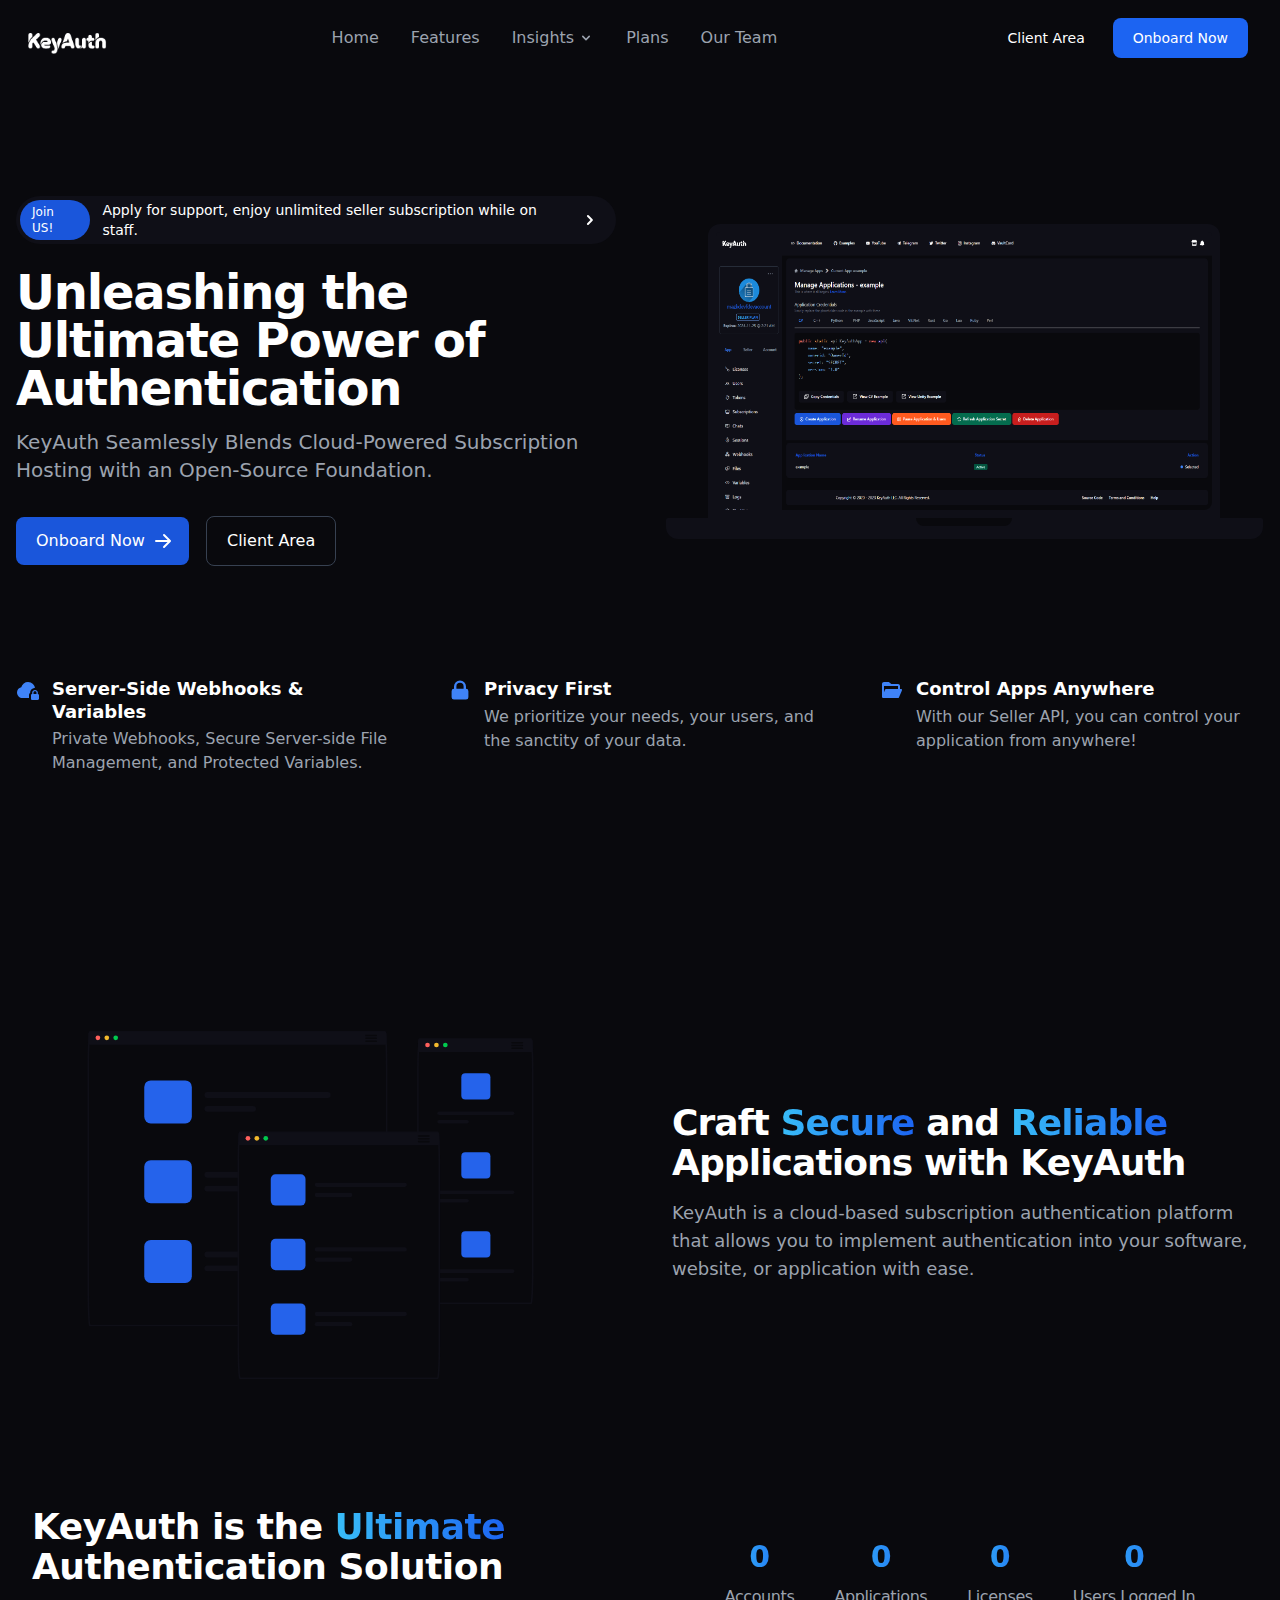
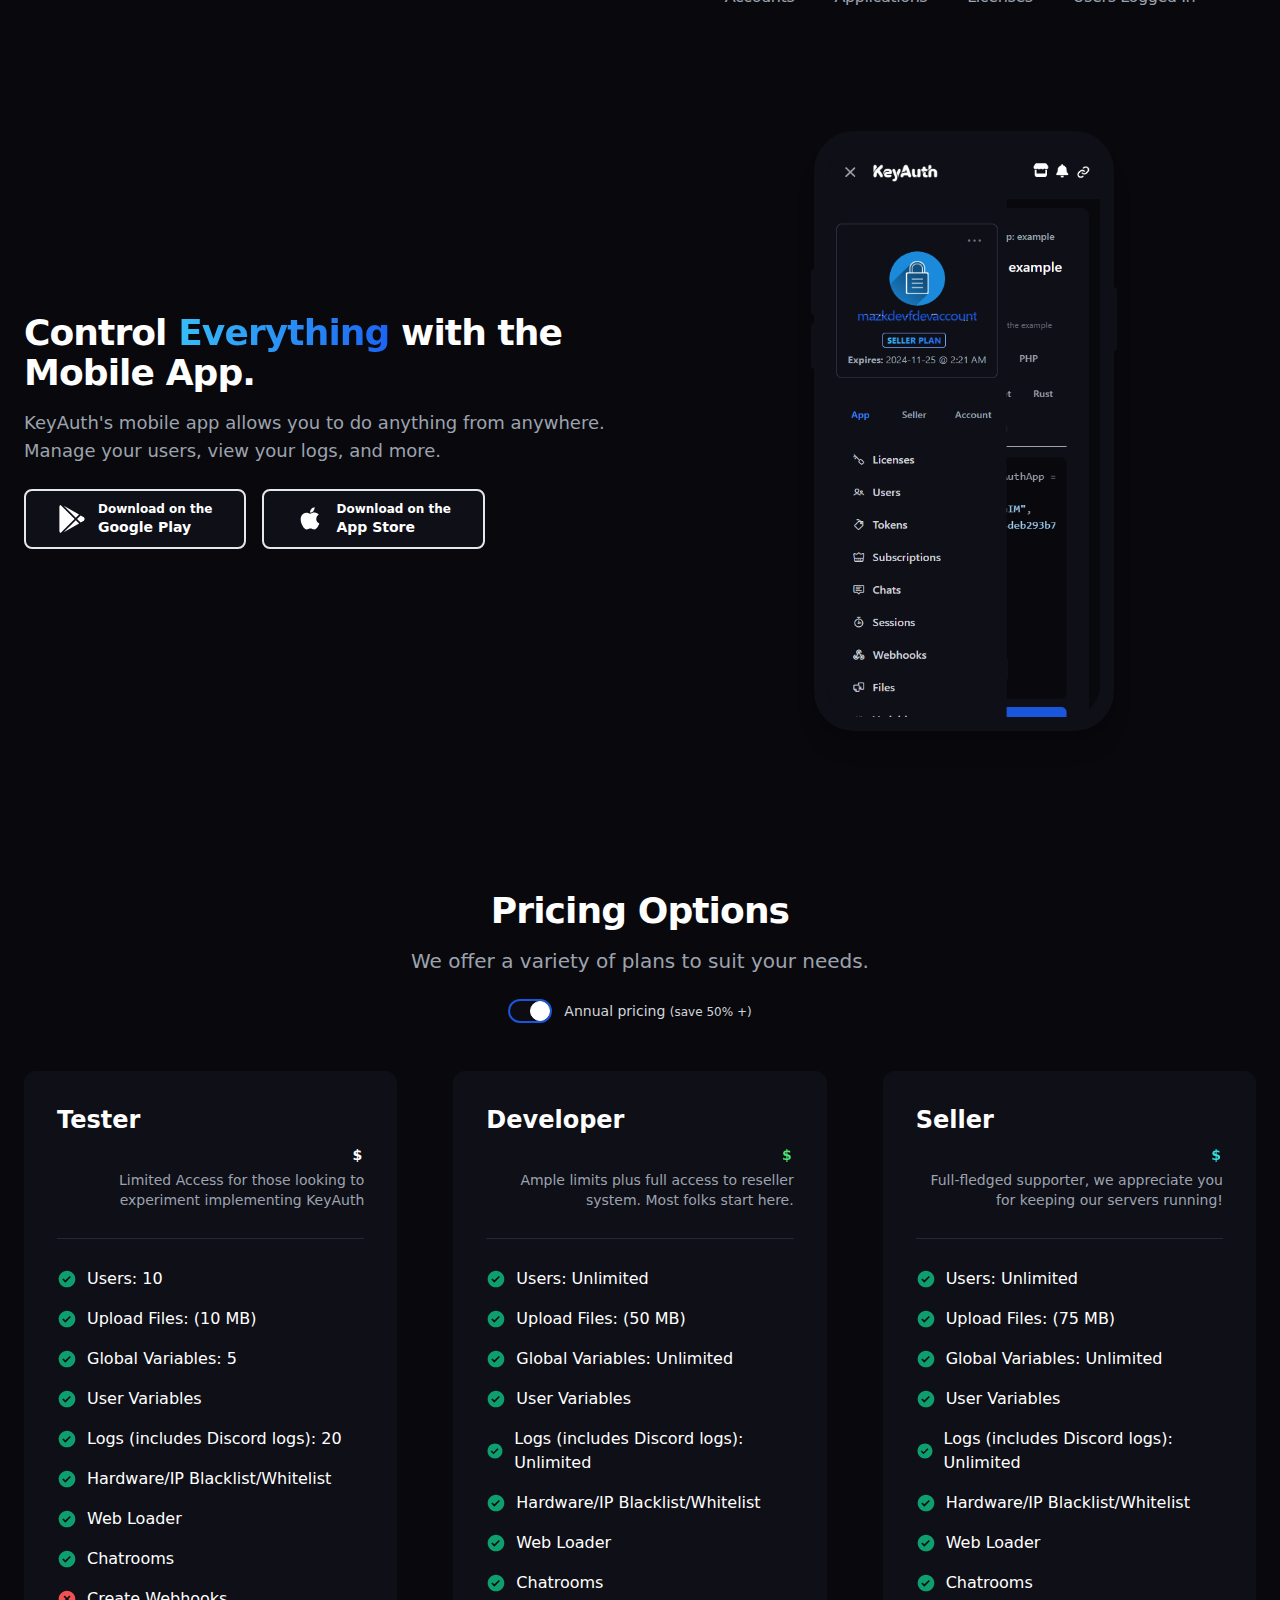
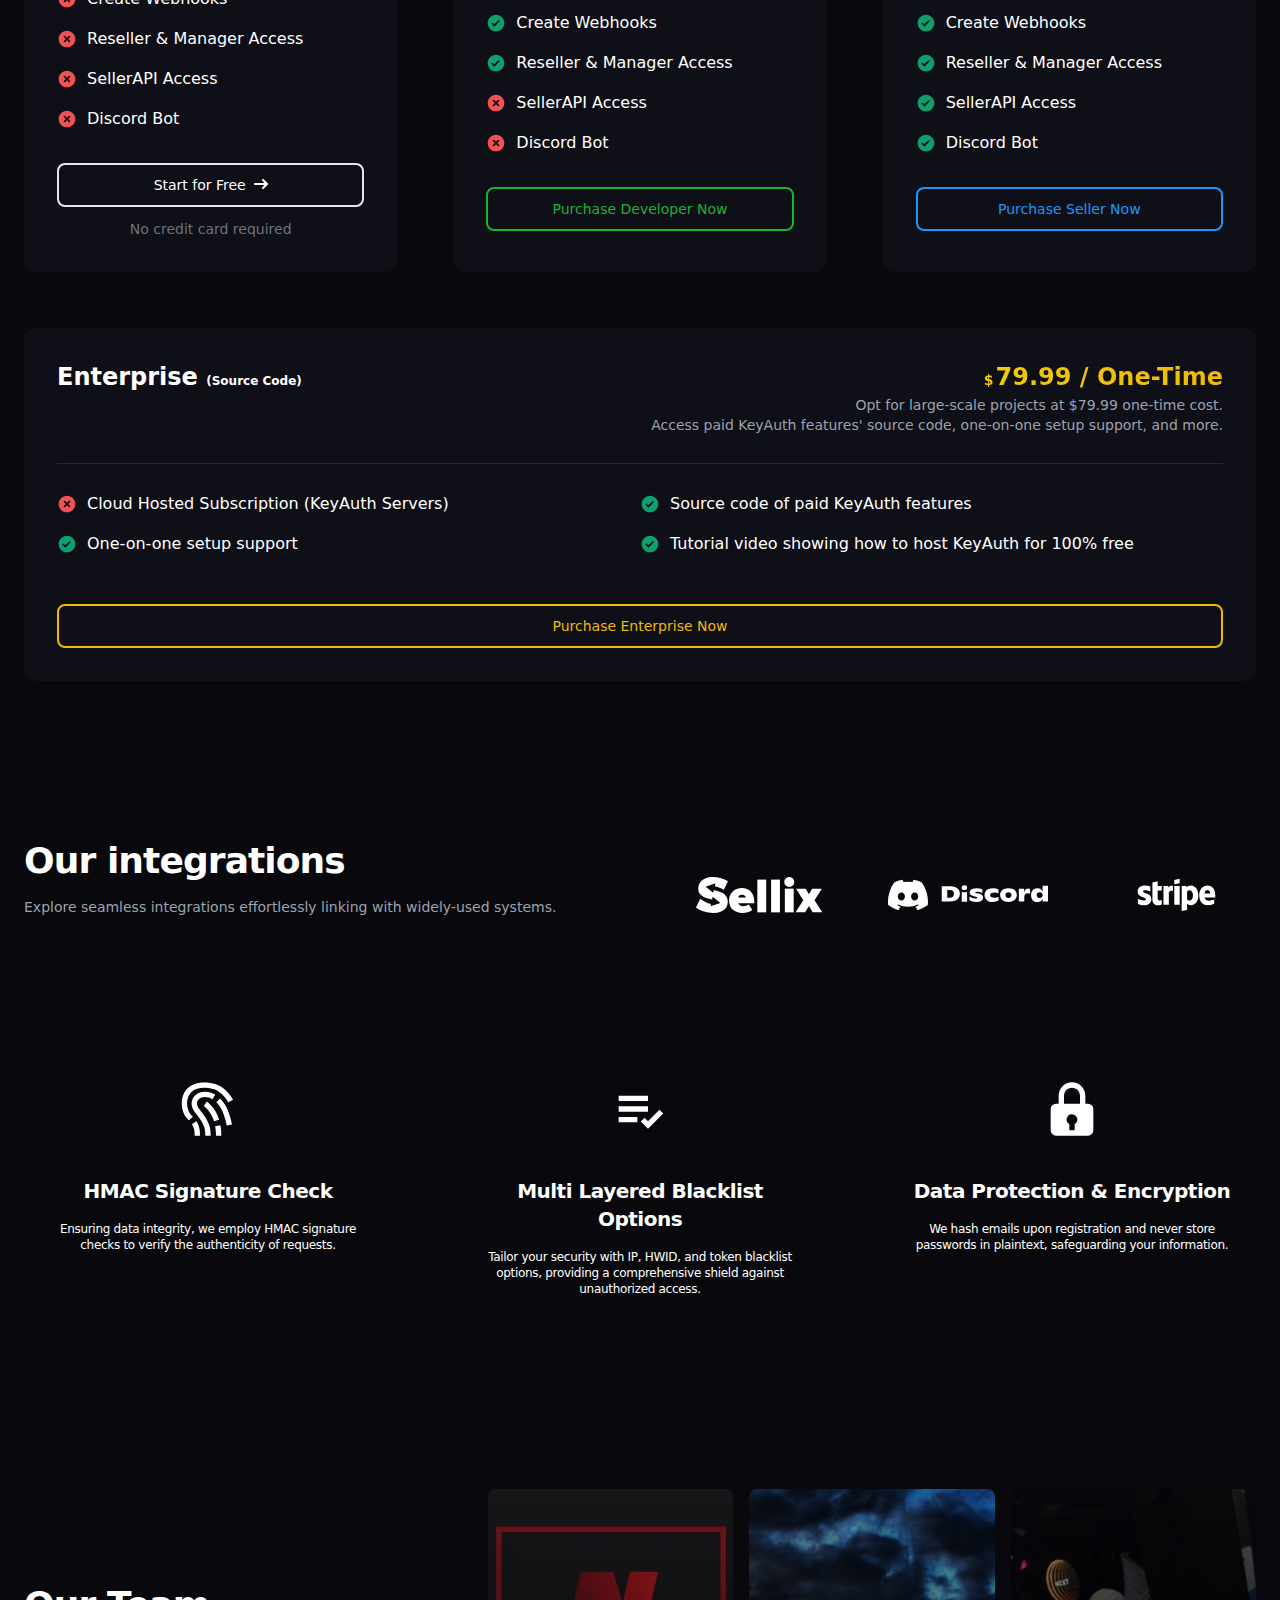
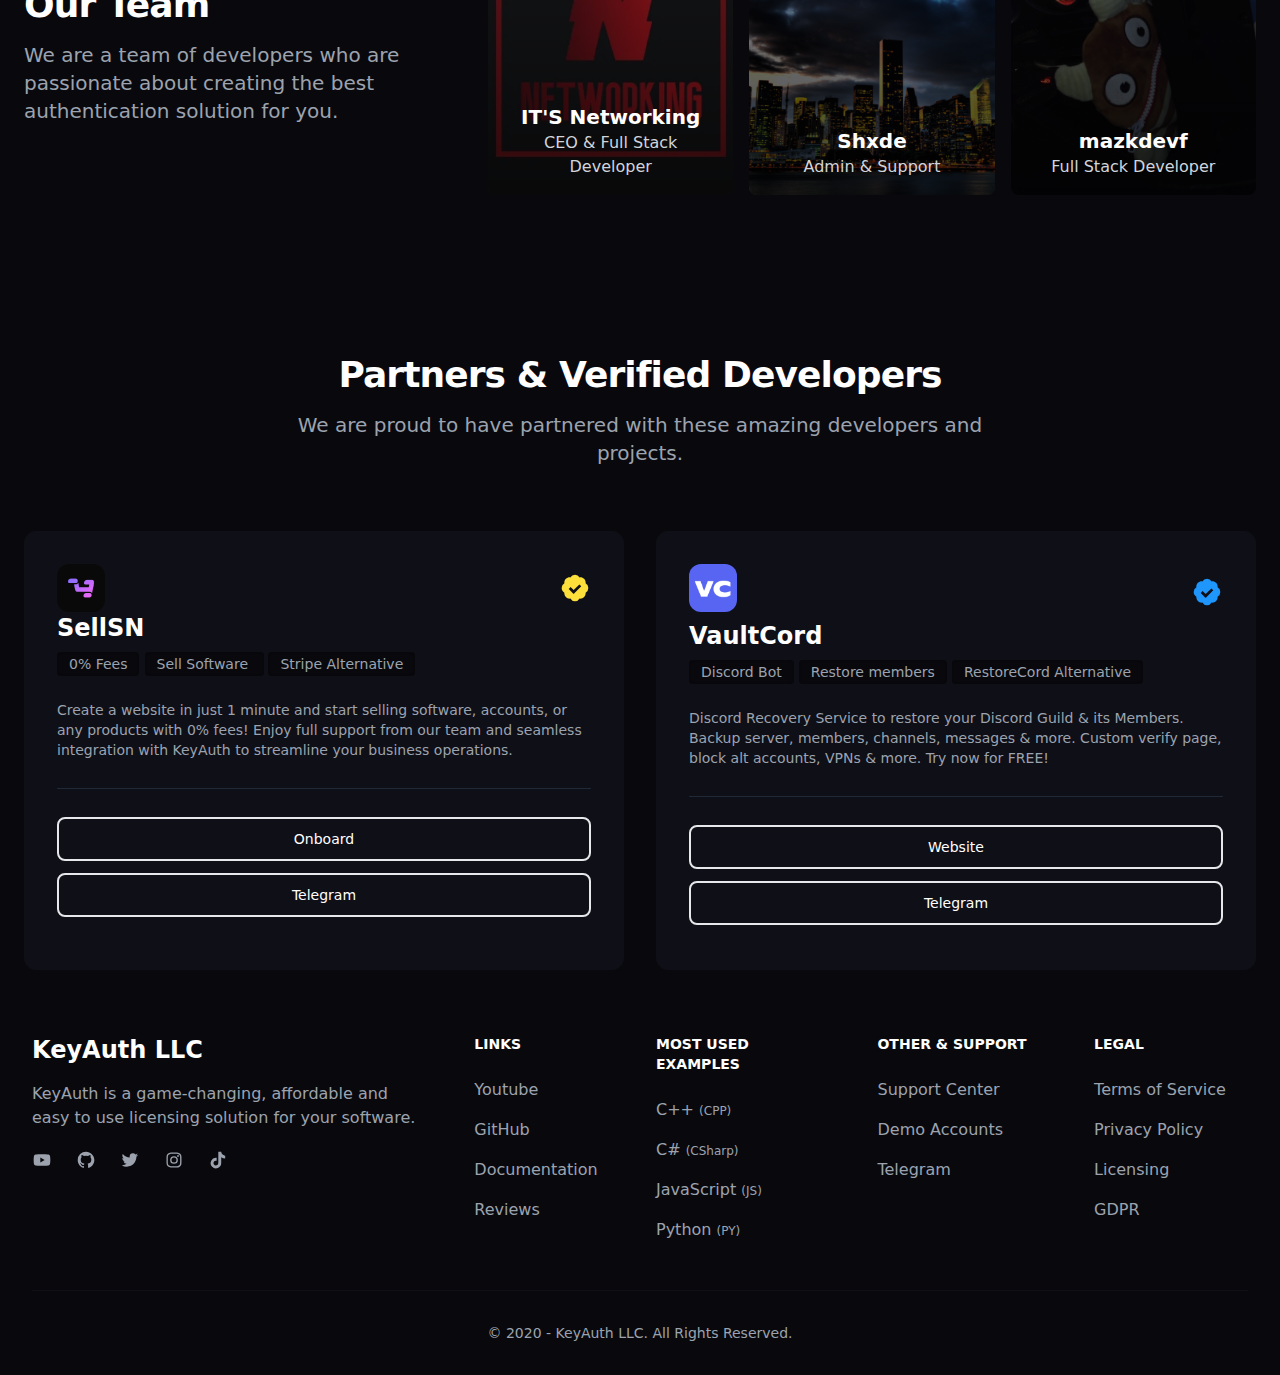
==== commit bbbb00c0: "123" ====
--- a/index.html
+++ b/index.html
@@ -1,123 +1,112 @@
-<!DOCTYPE html>
-<html lang="en" class="bg-[#09090d] text-white overflow-x-hidden">
-
-<head>
+<!DOCTYPE html><html lang="en" class="bg-[#09090d] text-white overflow-x-hidden" data-scrapbook-source="https://keyauth.win/" data-scrapbook-create="20250228092141084" data-scrapbook-title="KeyAuth - Open Source Auth"><head>
     <meta charset="UTF-8">
-    <meta http-equiv="X-UA-Compatible" content="IE=edge">
     <meta name="viewport" content="width=device-width, initial-scale=1.0">
 
     <meta name="title" content="KeyAuth - Open Source Auth">
 
-    <meta
-        content="Secure your software against piracy, an issue causing $422 million in losses annually - Fair pricing & Features not seen in competitors"
-        name="description" />
-    <meta content="KeyAuth" name="author" />
+    <meta content="Secure your software against piracy, an issue causing $422 million in losses annually - Fair pricing &amp; Features not seen in competitors" name="description">
+    <meta content="KeyAuth" name="author">
     <meta name="viewport" content="width=device-width, initial-scale=1">
-    <meta name="keywords"
-        content="KeyAuth, Cloud Authentication, Key Authentication,Authentication, API authentication,Security, Encryption authentication, Authenticated encryption, Cybersecurity, Developer, SaaS, Software Licensing, Licensing" />
-    <meta property="og:description"
-        content="Secure your software against piracy, an issue causing $422 million in losses annually - Fair pricing & Features not seen in competitors" />
-    <meta property="og:image" content="https://cdn.keyauth.cc/front/assets/img/favicon.png" />
-    <meta property="og:site_name" content="KeyAuth | Secure your software from piracy." />
-    <link rel="shortcut icon" type="image/jpg" href="https://cdn.keyauth.cc/front/assets/img/favicon.png">
+    <meta name="keywords" content="KeyAuth, Cloud Authentication, Key Authentication,Authentication, API authentication,Security, Encryption authentication, Authenticated encryption, Cybersecurity, Developer, SaaS, Software Licensing, Licensing">
+    <meta property="og:description" content="Secure your software against piracy, an issue causing $422 million in losses annually - Fair pricing &amp; Features not seen in competitors">
+    <meta property="og:image" content="https://cdn.keyauth.cc/front/assets/img/favicon.png">
+    <meta property="og:site_name" content="KeyAuth | Secure your software from piracy.">
+    <link rel="shortcut icon" type="image/jpg" href="favicon.png">
 
     <!-- Schema.org markup for Google+ -->
     <meta itemprop="name" content="KeyAuth - Open Source Auth">
-    <meta itemprop="description"
-        content="Secure your software against piracy, an issue causing $422 million in losses annually - Fair pricing & Features not seen in competitors">
+    <meta itemprop="description" content="Secure your software against piracy, an issue causing $422 million in losses annually - Fair pricing &amp; Features not seen in competitors">
     <meta itemprop="image" content="https://cdn.keyauth.cc/front/assets/img/favicon.png">
 
     <!-- Twitter Card data -->
     <meta name="twitter:card" content="product">
-    <meta name="twitter:site" content="@keyauth">
+    <meta name="twitter:site" content="@KeyAuth">
     <meta name="twitter:title" content="KeyAuth - Open Source Auth">
 
-    <meta name="twitter:description"
-        content="Secure your software against piracy, an issue causing $422 million in losses annually - Fair pricing & Features not seen in competitors">
-    <meta name="twitter:creator" content="@keyauth">
+    <meta name="twitter:description" content="Secure your software against piracy, an issue causing $422 million in losses annually - Fair pricing &amp; Features not seen in competitors">
+    <meta name="twitter:creator" content="@KeyAuth">
     <meta name="twitter:image" content="https://cdn.keyauth.cc/front/assets/img/favicon.png">
 
     <!-- Open Graph data -->
-    <meta property="og:title" content="KeyAuth - Open Source Auth" />
-    <meta property="og:type" content="website" />
-    <meta property="og:url" content="./" />
+    <meta property="og:title" content="KeyAuth - Open Source Auth">
+    <meta property="og:type" content="website">
+    <meta property="og:url" content="./">
+
+    <meta name="apple-itunes-app" content="app-id=6503321465">
 
     <title>KeyAuth - Open Source Auth</title>
 
+    <!-- Start SmartBanner configuration -->
+    <meta name="smartbanner:title" content="KeyAuth">
+    <meta name="smartbanner:author" content="KeyAuth LLC">
+    <meta name="smartbanner:price" content="FREE">
+    <meta name="smartbanner:price-suffix-google" content=" - In Google Play">
+    <meta name="smartbanner:icon-google" content="https://cdn-icons-png.flaticon.com/512/732/732208.png">
+    <meta name="smartbanner:button" content="VIEW">
+    <meta name="smartbanner:button-url-google" content="https://play.google.com/store/apps/details?id=com.wnelson03.rn">
+    <meta name="smartbanner:enabled-platforms" content="android">
+    <meta name="smartbanner:close-label" content="Close">
+    <link rel="stylesheet" href="smartbanner.min.css.html">
+    
+    <!-- End SmartBanner configuration -->
+
     <!-- Canonical SEO -->
-    <link rel="canonical" href="https://keyauth.cc" />
-
-    <link rel="stylesheet" href="https://cdn.keyauth.cc/v3/dist/output.css">
-
-    <link rel="stylesheet" type="text/css" href="https://cdn.keyauth.cc/v3/scripts/animate.min.css" />
+    <link rel="canonical" href="https://keyauth.cc/">
+
+    <link rel="stylesheet" href="output.css">
+
+    <link rel="stylesheet" type="text/css" href="animate.min.css">
+
+   
 </head>
 
 <body>
     <header>
         <nav class="border-gray-200 px-4 lg:px-6 py-2.5 mb-14">
             <div class="flex flex-wrap justify-between items-center mx-auto max-w-screen-xl">
-                <a href="./" class="flex items-center">
-                    <img src="https://cdn.keyauth.cc/v2/assets/media/logos/logo-1-dark.png" class="mr-3 h-12 mt-2"
-                        alt="KeyAuth Logo" />
+                <a href="" class="flex items-center">
+                    <img src="logo-1-dark.png" class="mr-3 h-12 mt-2" alt="KeyAuth Logo">
                 </a>
                 <div class="flex items-center lg:order-2">
-                    <a href="./login"
-                        class="text-white focus:ring-0 font-medium rounded-lg text-sm px-4 py-2 lg:px-5 lg:py-2.5 mr-2 hover:opacity-60 transition duration-200 focus:outline-none focus:ring-gray-800">
+                    
+                    <a href="log/" class="text-white focus:ring-0 font-medium rounded-lg text-sm px-4 py-2 lg:px-5 lg:py-2.5 mr-2 hover:opacity-60 transition duration-200 focus:outline-none focus:ring-gray-800">
                         Client Area
                     </a>
-                    <a href="./register"
-                        class="text-white focus:ring-0 font-medium rounded-lg text-sm px-4 py-2 lg:px-5 lg:py-2.5 mr-2 bg-blue-600 hover:opacity-80 focus:outline-none focus:ring-blue-800 transition duration-200">
+                    <a href="reg/" class="text-white focus:ring-0 font-medium rounded-lg text-sm px-4 py-2 lg:px-5 lg:py-2.5 mr-2 bg-blue-600 hover:opacity-80 focus:outline-none focus:ring-blue-800 transition duration-200">
                         Onboard Now
                     </a>
-                    <button data-collapse-toggle="mmenu" type="button"
-                        class="inline-flex items-center p-2 ml-1 text-sm text-gray-500 rounded-lg lg:hidden focus:outline-none focus:ring-0"
-                        aria-controls="mmenu" aria-expanded="false">
+
+                    <button data-collapse-toggle="mmenu" type="button" class="inline-flex items-center p-2 ml-1 text-sm text-gray-500 rounded-lg lg:hidden focus:outline-none focus:ring-0" aria-controls="mmenu" aria-expanded="false">
                         <span class="sr-only">Open main menu</span>
                         <svg class="w-6 h-6" fill="currentColor" viewBox="0 0 20 20" xmlns="http://www.w3.org/2000/svg">
-                            <path fill-rule="evenodd"
-                                d="M3 5a1 1 0 011-1h12a1 1 0 110 2H4a1 1 0 01-1-1zM3 10a1 1 0 011-1h12a1 1 0 110 2H4a1 1 0 01-1-1zM3 15a1 1 0 011-1h12a1 1 0 110 2H4a1 1 0 01-1-1z"
-                                clip-rule="evenodd"></path>
+                            <path fill-rule="evenodd" d="M3 5a1 1 0 011-1h12a1 1 0 110 2H4a1 1 0 01-1-1zM3 10a1 1 0 011-1h12a1 1 0 110 2H4a1 1 0 01-1-1zM3 15a1 1 0 011-1h12a1 1 0 110 2H4a1 1 0 01-1-1z" clip-rule="evenodd"></path>
                         </svg>
-                        <svg class="hidden w-6 h-6" fill="currentColor" viewBox="0 0 20 20"
-                            xmlns="http://www.w3.org/2000/svg">
-                            <path fill-rule="evenodd"
-                                d="M4.293 4.293a1 1 0 011.414 0L10 8.586l4.293-4.293a1 1 0 111.414 1.414L11.414 10l4.293 4.293a1 1 0 01-1.414 1.414L10 11.414l-4.293 4.293a1 1 0 01-1.414-1.414L8.586 10 4.293 5.707a1 1 0 010-1.414z"
-                                clip-rule="evenodd"></path>
+                        <svg class="hidden w-6 h-6" fill="currentColor" viewBox="0 0 20 20" xmlns="http://www.w3.org/2000/svg">
+                            <path fill-rule="evenodd" d="M4.293 4.293a1 1 0 011.414 0L10 8.586l4.293-4.293a1 1 0 111.414 1.414L11.414 10l4.293 4.293a1 1 0 01-1.414 1.414L10 11.414l-4.293 4.293a1 1 0 01-1.414-1.414L8.586 10 4.293 5.707a1 1 0 010-1.414z" clip-rule="evenodd"></path>
                         </svg>
                     </button>
                 </div>
                 <div class="hidden justify-between items-center w-full lg:flex lg:w-auto lg:order-1" id="mmenu">
                     <ul class="flex flex-col mt-4 font-medium lg:flex-row lg:space-x-8 lg:mt-0">
                         <li>
-                            <a href="./"
-                                class="block py-2 pr-4 pl-3 border-b lg:hover:bg-transparent lg:border-0 lg:p-0 text-gray-400 hover:bg-gray-700 hover:text-white lg:hover:bg-transparent border-gray-700 transition duration-200"
-                                aria-current="page">Home</a>
+                            <a href="" class="block py-2 pr-4 pl-3 border-b lg:hover:bg-transparent lg:border-0 lg:p-0 text-gray-400 hover:bg-gray-700 hover:text-white lg:hover:bg-transparent border-gray-700 transition duration-200" aria-current="page">Home</a>
                         </li>
                         <li>
-                            <a href="#features"
-                                class="block py-2 pr-4 pl-3 border-b lg:hover:bg-transparent lg:border-0 lg:p-0 text-gray-400 hover:bg-gray-700 hover:text-white lg:hover:bg-transparent border-gray-700 transition duration-200">Features</a>
+                            <a href="#features" class="block py-2 pr-4 pl-3 border-b lg:hover:bg-transparent lg:border-0 lg:p-0 text-gray-400 hover:bg-gray-700 hover:text-white lg:hover:bg-transparent border-gray-700 transition duration-200">Features</a>
                         </li>
                         <li>
-                            <button id="mm-button" data-dropdown-toggle="mm"
-                                class="flex justify-between items-center py-2 pr-4 pl-3 w-full font-medium border-b lg:w-auto lg:hover:bg-transparent lg:border-0 lg:p-0 text-gray-400 hover:bg-gray-700hover:text-white lg:hover:bg-transparent border-gray-700 hover:text-white transition duration-200">Insights
-                                <svg class="ml-1 w-5 h-5 lg:w-4 lg:h-4" fill="currentColor" viewBox="0 0 20 20"
-                                    xmlns="http://www.w3.org/2000/svg">
-                                    <path fill-rule="evenodd"
-                                        d="M5.293 7.293a1 1 0 011.414 0L10 10.586l3.293-3.293a1 1 0 111.414 1.414l-4 4a1 1 0 01-1.414 0l-4-4a1 1 0 010-1.414z"
-                                        clip-rule="evenodd"></path>
+                            <button id="mm-button" data-dropdown-toggle="mm" class="flex justify-between items-center py-2 pr-4 pl-3 w-full font-medium border-b lg:w-auto lg:hover:bg-transparent lg:border-0 lg:p-0 text-gray-400 hover:bg-gray-700hover:text-white lg:hover:bg-transparent border-gray-700 hover:text-white transition duration-200">Insights
+                                <svg class="ml-1 w-5 h-5 lg:w-4 lg:h-4" fill="currentColor" viewBox="0 0 20 20" xmlns="http://www.w3.org/2000/svg">
+                                    <path fill-rule="evenodd" d="M5.293 7.293a1 1 0 011.414 0L10 10.586l3.293-3.293a1 1 0 111.414 1.414l-4 4a1 1 0 01-1.414 0l-4-4a1 1 0 010-1.414z" clip-rule="evenodd"></path>
                                 </svg></button>
-                            <div id="mm"
-                                class="grid hidden absolute z-10 w-full border shadow-md border-[#0f0f17] lg:rounded-lg lg:w-auto lg:grid-cols-3 bg-[#0f0f17]">
+                            <div id="mm" class="grid hidden absolute z-10 w-full border shadow-md border-[#0f0f17] lg:rounded-lg lg:w-auto lg:grid-cols-3 bg-[#0f0f17]">
                                 <div class="p-2 bg-[#09090d] lg:rounded-lg text-white lg:col-span-2">
                                     <ul>
                                         <li>
-                                            <a href="https://youtube.com/keyauth" target="_blank"
-                                                class="flex items-center p-3 rounded-lg hover:bg-[#0f0f17]">
+                                            <a href="https://youtube.com/keyauth" target="_blank" class="flex items-center p-3 rounded-lg hover:bg-[#0f0f17]">
                                                 <div class="p-2 mr-4 rounded-lg shadow bg-[#0f0f17]">
-                                                    <svg class="w-5 h-5" fill="currentColor" viewBox="0 0 24 24"
-                                                        xmlns="http://www.w3.org/2000/svg">
-                                                        <path
-                                                            d="M21.593 7.203a2.506 2.506 0 0 0-1.762-1.766c-1.566-.43-7.83-.437-7.83-.437s-6.265-.007-7.832.404a2.56 2.56 0 0 0-1.766 1.778c-.413 1.566-.417 4.814-.417 4.814s-.004 3.264.406 4.814c.23.857.905 1.534 1.763 1.765 1.582.43 7.83.437 7.83.437s6.265.007 7.831-.403a2.515 2.515 0 0 0 1.767-1.763c.414-1.565.417-4.812.417-4.812s.02-3.265-.407-4.831ZM9.996 15.005l.005-6 5.207 3.005-5.212 2.995Z">
+                                                    <svg class="w-5 h-5" fill="currentColor" viewBox="0 0 24 24" xmlns="http://www.w3.org/2000/svg">
+                                                        <path d="M21.593 7.203a2.506 2.506 0 0 0-1.762-1.766c-1.566-.43-7.83-.437-7.83-.437s-6.265-.007-7.832.404a2.56 2.56 0 0 0-1.766 1.778c-.413 1.566-.417 4.814-.417 4.814s-.004 3.264.406 4.814c.23.857.905 1.534 1.763 1.765 1.582.43 7.83.437 7.83.437s6.265.007 7.831-.403a2.515 2.515 0 0 0 1.767-1.763c.414-1.565.417-4.812.417-4.812s.02-3.265-.407-4.831ZM9.996 15.005l.005-6 5.207 3.005-5.212 2.995Z">
                                                         </path>
                                                     </svg>
 
@@ -132,13 +121,10 @@
                                             </a>
                                         </li>
                                         <li>
-                                            <a href="https://t.me/keyauth" target="_blank"
-                                                class="flex items-center p-3 rounded-lg hover:bg-[#0f0f17]">
+                                            <a href="https://t.me/keyauth" target="_blank" class="flex items-center p-3 rounded-lg hover:bg-[#0f0f17]">
                                                 <div class="p-2 mr-4 rounded-lg shadow bg-[#0f0f17]">
-                                                    <svg class="w-5 h-5" fill="currentColor" viewBox="0 0 24 24"
-                                                        xmlns="http://www.w3.org/2000/svg">
-                                                        <path
-                                                            d="m20.665 3.72-17.73 6.837c-1.21.486-1.203 1.16-.222 1.462l4.552 1.42 10.532-6.645c.498-.303.953-.14.579.192l-8.533 7.7H9.84l.002.002-.314 4.692c.46 0 .663-.211.92-.46l2.212-2.15 4.599 3.397c.848.467 1.457.227 1.668-.785l3.019-14.228c.309-1.24-.473-1.8-1.282-1.434Z">
+                                                    <svg class="w-5 h-5" fill="currentColor" viewBox="0 0 24 24" xmlns="http://www.w3.org/2000/svg">
+                                                        <path d="m20.665 3.72-17.73 6.837c-1.21.486-1.203 1.16-.222 1.462l4.552 1.42 10.532-6.645c.498-.303.953-.14.579.192l-8.533 7.7H9.84l.002.002-.314 4.692c.46 0 .663-.211.92-.46l2.212-2.15 4.599 3.397c.848.467 1.457.227 1.668-.785l3.019-14.228c.309-1.24-.473-1.8-1.282-1.434Z">
                                                         </path>
                                                     </svg>
 
@@ -153,14 +139,10 @@
                                             </a>
                                         </li>
                                         <li>
-                                            <a href="https://github.com/keyauth" target="_blank"
-                                                class="flex items-center p-3 rounded-lg hover:bg-[#0f0f17]">
+                                            <a href="https://github.com/keyauth" target="_blank" class="flex items-center p-3 rounded-lg hover:bg-[#0f0f17]">
                                                 <div class="p-2 mr-4 rounded-lg shadow bg-[#0f0f17]">
-                                                    <svg class="w-5 h-5" fill="currentColor" viewBox="0 0 24 24"
-                                                        xmlns="http://www.w3.org/2000/svg">
-                                                        <path fill-rule="evenodd"
-                                                            d="M12.026 2a9.973 9.973 0 0 0-9.974 9.974c0 4.406 2.857 8.145 6.82 9.465.5.09.68-.217.68-.481 0-.237-.008-.865-.011-1.696-2.775.602-3.361-1.338-3.361-1.338-.452-1.152-1.107-1.459-1.107-1.459-.905-.619.069-.605.069-.605 1.002.07 1.527 1.028 1.527 1.028.89 1.524 2.336 1.084 2.902.829.09-.645.35-1.085.635-1.334-2.214-.251-4.542-1.107-4.542-4.93 0-1.087.389-1.979 1.024-2.675-.101-.253-.446-1.268.099-2.64 0 0 .837-.269 2.742 1.021a9.582 9.582 0 0 1 2.496-.336 9.555 9.555 0 0 1 2.496.336c1.906-1.291 2.742-1.021 2.742-1.021.545 1.372.203 2.387.099 2.64.64.696 1.024 1.587 1.024 2.675 0 3.833-2.33 4.675-4.552 4.922.355.308.675.916.675 1.846 0 1.334-.012 2.41-.012 2.737 0 .267.178.577.687.479C19.146 20.115 22 16.379 22 11.974 22 6.465 17.535 2 12.026 2Z"
-                                                            clip-rule="evenodd"></path>
+                                                    <svg class="w-5 h-5" fill="currentColor" viewBox="0 0 24 24" xmlns="http://www.w3.org/2000/svg">
+                                                        <path fill-rule="evenodd" d="M12.026 2a9.973 9.973 0 0 0-9.974 9.974c0 4.406 2.857 8.145 6.82 9.465.5.09.68-.217.68-.481 0-.237-.008-.865-.011-1.696-2.775.602-3.361-1.338-3.361-1.338-.452-1.152-1.107-1.459-1.107-1.459-.905-.619.069-.605.069-.605 1.002.07 1.527 1.028 1.527 1.028.89 1.524 2.336 1.084 2.902.829.09-.645.35-1.085.635-1.334-2.214-.251-4.542-1.107-4.542-4.93 0-1.087.389-1.979 1.024-2.675-.101-.253-.446-1.268.099-2.64 0 0 .837-.269 2.742 1.021a9.582 9.582 0 0 1 2.496-.336 9.555 9.555 0 0 1 2.496.336c1.906-1.291 2.742-1.021 2.742-1.021.545 1.372.203 2.387.099 2.64.64.696 1.024 1.587 1.024 2.675 0 3.833-2.33 4.675-4.552 4.922.355.308.675.916.675 1.846 0 1.334-.012 2.41-.012 2.737 0 .267.178.577.687.479C19.146 20.115 22 16.379 22 11.974 22 6.465 17.535 2 12.026 2Z" clip-rule="evenodd"></path>
                                                     </svg>
 
                                                 </div>
@@ -174,20 +156,12 @@
                                             </a>
                                         </li>
                                         <li>
-                                            <a href="https://twitter.com/KeyAuth" target="_blank"
-                                                class="flex items-center p-3 rounded-lg hover:bg-[#0f0f17]">
+                                            <a href="https://twitter.com/KeyAuth" target="_blank" class="flex items-center p-3 rounded-lg hover:bg-[#0f0f17]">
                                                 <div class="p-2 mr-4 rounded-lg shadow bg-[#0f0f17]">
-                                                    <svg class="w-5 h-5" fill="currentColor" version="1.1" id="svg5"
-                                                        xmlns:svg="http://www.w3.org/2000/svg"
-                                                        xmlns="http://www.w3.org/2000/svg"
-                                                        xmlns:xlink="http://www.w3.org/1999/xlink" x="0px" y="0px"
-                                                        viewBox="0 0 1668.56 1221.19"
-                                                        style="enable-background:new 0 0 1668.56 1221.19;"
-                                                        xml:space="preserve">
+                                                    <svg class="w-5 h-5" fill="currentColor" version="1.1" id="svg5" xmlns:svg="http://www.w3.org/2000/svg" xmlns="http://www.w3.org/2000/svg" xmlns:xlink="http://www.w3.org/1999/xlink" x="0px" y="0px" viewBox="0 0 1668.56 1221.19" style="enable-background:new 0 0 1668.56 1221.19;" xml:space="preserve">
                                                         <g id="layer1" transform="translate(52.390088,-25.058597)">
-                                                            <path id="path1009"
-                                                                d="M283.94,167.31l386.39,516.64L281.5,1104h87.51l340.42-367.76L984.48,1104h297.8L874.15,558.3l361.92-390.99
-                                                   h-87.51l-313.51,338.7l-253.31-338.7H283.94z M412.63,231.77h136.81l604.13,807.76h-136.81L412.63,231.77z" />
+                                                            <path id="path1009" d="M283.94,167.31l386.39,516.64L281.5,1104h87.51l340.42-367.76L984.48,1104h297.8L874.15,558.3l361.92-390.99
+                                                   h-87.51l-313.51,338.7l-253.31-338.7H283.94z M412.63,231.77h136.81l604.13,807.76h-136.81L412.63,231.77z"></path>
                                                         </g>
                                                     </svg>
 
@@ -208,50 +182,42 @@
                                     <h3 class="mb-4 text-sm font-semibold text-white">Explore Our Examples</h3>
                                     <ul class="space-y-4 text-sm text-gray-400">
                                         <li>
-                                            <a href="https://github.com/KeyAuth/KeyAuth-CPP-Example"
-                                                class="hover:text-blue-500" target="_blank">
+                                            <a href="https://github.com/KeyAuth/KeyAuth-CPP-Example" class="hover:text-blue-500" target="_blank">
                                                 C++
                                             </a>
                                         </li>
                                         <li>
-                                            <a href="https://github.com/KeyAuth/KeyAuth-CSHARP-Example"
-                                                class="hover:text-blue-500" target="_blank">
+                                            <a href="https://github.com/KeyAuth/KeyAuth-CSHARP-Example" class="hover:text-blue-500" target="_blank">
                                                 C# (CSharp)
                                             </a>
                                         </li>
                                         <li>
-                                            <a href="https://github.com/mazkdevf/KeyAuth-JS-Example"
-                                                class="hover:text-blue-500" target="_blank">
+                                            <a href="https://github.com/mazkdevf/KeyAuth-JS-Example" class="hover:text-blue-500" target="_blank">
                                                 JavaScript
                                             </a>
                                         </li>
                                         <li>
-                                            <a href="https://github.com/KeyAuth/KeyAuth-Python-Example"
-                                                class="hover:text-blue-500" target="_blank">
+                                            <a href="https://github.com/KeyAuth/KeyAuth-Python-Example" class="hover:text-blue-500" target="_blank">
                                                 Python
                                             </a>
                                         </li>
                                         <li>
-                                            <a href="https://github.com/KeyAuth/KeyAuth-PHP-Example"
-                                                class="hover:text-blue-500" target="_blank">
+                                            <a href="https://github.com/KeyAuth/KeyAuth-PHP-Example" class="hover:text-blue-500" target="_blank">
                                                 PHP
                                             </a>
                                         </li>
                                         <li>
-                                            <a href="https://github.com/KeyAuth/KeyAuth-Rust-Example"
-                                                class="hover:text-blue-500" target="_blank">
+                                            <a href="https://github.com/KeyAuth/KeyAuth-Rust-Example" class="hover:text-blue-500" target="_blank">
                                                 Rust
                                             </a>
                                         </li>
                                         <li>
-                                            <a href="https://github.com/KeyAuth-Archive/KeyAuth-JAVA-api"
-                                                class="hover:text-blue-500" target="_blank">
+                                            <a href="https://github.com/KeyAuth-Archive/KeyAuth-JAVA-api" class="hover:text-blue-500" target="_blank">
                                                 Java
                                             </a>
                                         </li>
                                         <li>
-                                            <a href="https://github.com/mazkdevf/KeyAuth-Ruby-Example"
-                                                class="hover:text-blue-500" target="_blank">
+                                            <a href="https://github.com/mazkdevf/KeyAuth-Ruby-Example" class="hover:text-blue-500" target="_blank">
                                                 Ruby
                                             </a>
                                         </li>
@@ -260,14 +226,12 @@
                             </div>
                         </li>
                         <li>
-                            <a href="#plans"
-                                class="block py-2 pr-4 pl-3 border-b lg:hover:bg-transparent lg:border-0 lg:p-0 text-gray-400 hover:bg-gray-700 hover:text-white lg:hover:bg-transparent border-gray-700 transition duration-200">
+                            <a href="https://keyauth.win/app/?page=upgrade" class="block py-2 pr-4 pl-3 border-b lg:hover:bg-transparent lg:border-0 lg:p-0 text-gray-400 hover:bg-gray-700 hover:text-white lg:hover:bg-transparent border-gray-700 transition duration-200">
                                 Plans
                             </a>
                         </li>
                         <li>
-                            <a href="#team"
-                                class="block py-2 pr-4 pl-3 border-b lg:hover:bg-transparent lg:border-0 lg:p-0 text-gray-400 hover:bg-gray-700 hover:text-white lg:hover:bg-transparent border-gray-700 transition duration-200">
+                            <a href="#team" class="block py-2 pr-4 pl-3 border-b lg:hover:bg-transparent lg:border-0 lg:p-0 text-gray-400 hover:bg-gray-700 hover:text-white lg:hover:bg-transparent border-gray-700 transition duration-200">
                                 Our Team
                             </a>
                         </li>
@@ -281,56 +245,41 @@
         <div class="max-w-screen-xl px-4 py-8 mx-auto lg:py-16">
             <div class="grid items-center gap-8 mb-8 lg:mb-16 lg:gap-12 lg:grid-cols-12 ">
                 <div class="col-span-6 text-center sm:mb-6 lg:text-left lg:mb-0">
-                    <a class="inline-flex items-center justify-between px-1 py-1 pr-4 mb-6 text-sm text-gray-400 bg-[#0f0f17] rounded-full text-white hover:opacity-60 transition duration-200 animate-on-scroll-in-down"
-                        href="./app/?page=forms" target="_blank" role="alert">
+                    <a class="inline-flex items-center justify-between px-1 py-1 pr-4 mb-6 text-sm text-gray-400 bg-[#0f0f17] rounded-full text-white hover:opacity-60 transition duration-200 animate-on-scroll-in-down" href="https://keyauth.win/app/?page=forms" target="_blank" role="alert">
                         <span class="px-3 py-1 mr-3 text-xs text-white rounded-full bg-blue-700">
                             Join US!
                         </span> <span class="text-sm font-medium">
                           Apply for support, enjoy unlimited seller subscription while on staff. 
                         </span>
-                        <svg class="w-5 h-5 ml-2" fill="currentColor" viewBox="0 0 20 20"
-                            xmlns="http://www.w3.org/2000/svg">
-                            <path fill-rule="evenodd"
-                                d="M7.293 14.707a1 1 0 010-1.414L10.586 10 7.293 6.707a1 1 0 011.414-1.414l4 4a1 1 0 010 1.414l-4 4a1 1 0 01-1.414 0z"
-                                clip-rule="evenodd"></path>
+                        <svg class="w-5 h-5 ml-2" fill="currentColor" viewBox="0 0 20 20" xmlns="http://www.w3.org/2000/svg">
+                            <path fill-rule="evenodd" d="M7.293 14.707a1 1 0 010-1.414L10.586 10 7.293 6.707a1 1 0 011.414-1.414l4 4a1 1 0 010 1.414l-4 4a1 1 0 01-1.414 0z" clip-rule="evenodd"></path>
                         </svg>
                     </a>
-                    <h1
-                        class="mb-4 text-4xl font-extrabold leading-none tracking-tight md:text-5xl text-white animate-on-scroll">
+                    <h1 class="mb-4 text-4xl font-extrabold leading-none tracking-tight md:text-5xl text-white animate-on-scroll">
                         Unleashing the Ultimate Power of Authentication
                     </h1>
-                    <p
-                        class="max-w-xl mx-auto mb-6 font-base lg:mx-0 xl:mb-8 md:text-lg xl:text-xl text-gray-400 animate-on-scroll-right">
+                    <p class="max-w-xl mx-auto mb-6 font-base lg:mx-0 xl:mb-8 md:text-lg xl:text-xl text-gray-400 animate-on-scroll-right">
                         KeyAuth Seamlessly Blends Cloud-Powered Subscription Hosting with an Open-Source Foundation.
                     </p>
-                    <a href="./register/" target="_blank"
-                        class="inline-flex items-center justify-center px-5 py-3 mr-3 text-base font-medium text-center text-white rounded-lg bg-blue-700 hover:bg-blue-800 focus:ring-0 focus:ring-blue-900 transition duration-200 animate-on-scroll">
+                    <a href="reg/index.html" target="_blank" class="inline-flex items-center justify-center px-5 py-3 mr-3 text-base font-medium text-center text-white rounded-lg bg-blue-700 hover:bg-blue-800 focus:ring-0 focus:ring-blue-900 transition duration-200 animate-on-scroll">
                         Onboard Now
-                        <svg class="w-5 h-5 ml-2 -mr-1" fill="currentColor" viewBox="0 0 20 20"
-                            xmlns="http://www.w3.org/2000/svg">
-                            <path fill-rule="evenodd"
-                                d="M10.293 3.293a1 1 0 011.414 0l6 6a1 1 0 010 1.414l-6 6a1 1 0 01-1.414-1.414L14.586 11H3a1 1 0 110-2h11.586l-4.293-4.293a1 1 0 010-1.414z"
-                                clip-rule="evenodd"></path>
+                        <svg class="w-5 h-5 ml-2 -mr-1" fill="currentColor" viewBox="0 0 20 20" xmlns="http://www.w3.org/2000/svg">
+                            <path fill-rule="evenodd" d="M10.293 3.293a1 1 0 011.414 0l6 6a1 1 0 010 1.414l-6 6a1 1 0 01-1.414-1.414L14.586 11H3a1 1 0 110-2h11.586l-4.293-4.293a1 1 0 010-1.414z" clip-rule="evenodd"></path>
                         </svg>
                     </a>
-                    <a href="./login/" target="_blank"
-                        class="inline-flex items-center justify-center px-5 py-3 text-base font-medium text-center border rounded-lg focus:ring-0 text-white border-gray-700 hover:opacity-60 focus:ring-gray-800 transition duration-200 animate-on-scroll">
+                    <a href="log/index.html" target="_blank" class="inline-flex items-center justify-center px-5 py-3 text-base font-medium text-center border rounded-lg focus:ring-0 text-white border-gray-700 hover:opacity-60 focus:ring-gray-800 transition duration-200 animate-on-scroll">
                         Client Area
                     </a>
                 </div>
                 <div class="col-span-6 animate-on-scroll-right">
 
-                    <div
-                        class="relative mx-auto border-[#0f0f17] bg-[#0f0f17] border-[8px] rounded-t-xl h-[172px] max-w-[301px] md:h-[294px] md:max-w-[512px]">
+                    <div class="relative mx-auto border-[#0f0f17] bg-[#0f0f17] border-[8px] rounded-t-xl h-[172px] max-w-[301px] md:h-[294px] md:max-w-[512px]">
                         <div class="rounded-lg overflow-hidden h-[156px] md:h-[278px]">
-                            <img src="https://cdn.keyauth.cc/v2/dashboard-pic.png" class="h-[156px] md:h-[278px] w-full"
-                                alt="">
-                        </div>
-                    </div>
-                    <div
-                        class="relative mx-auto bg-[#0f0f17] rounded-b-xl rounded-t-sm h-[17px] max-w-[351px] md:h-[21px] md:max-w-[597px]">
-                        <div
-                            class="absolute left-1/2 top-0 -translate-x-1/2 rounded-b-xl w-[56px] h-[5px] md:w-[96px] md:h-[8px] bg-[#09090d]">
+                            <img src="dashboard-pic.png" class="h-[156px] md:h-[278px] w-full" alt="">
+                        </div>
+                    </div>
+                    <div class="relative mx-auto bg-[#0f0f17] rounded-b-xl rounded-t-sm h-[17px] max-w-[351px] md:h-[21px] md:max-w-[597px]">
+                        <div class="absolute left-1/2 top-0 -translate-x-1/2 rounded-b-xl w-[56px] h-[5px] md:w-[96px] md:h-[8px] bg-[#09090d]">
                         </div>
                     </div>
 
@@ -338,15 +287,13 @@
             </div>
             <div class="grid gap-8 sm:gap-12 md:grid-cols-3 pt-12 animate-on-scroll-in-up" id="features">
                 <div class="flex justify-center">
-                    <svg xmlns="http://www.w3.org/2000/svg" class="w-6 h-6 mr-3 text-blue-500 shrink-0"
-                        fill="currentColor" viewBox="0 0 24 24">
-                        <path fill="currentColor"
-                            d="M14.2 14.5v.24c-.7.6-1.2 1.5-1.2 2.46V20H6.5c-1.5 0-2.81-.5-3.89-1.57C1.54 17.38 1 16.09 1 14.58c0-1.3.39-2.46 1.17-3.48S4 9.43 5.25 9.15c.42-1.53 1.25-2.77 2.5-3.72S10.42 4 12 4c1.95 0 3.6.68 4.96 2.04c1.12 1.12 1.77 2.46 1.97 3.96c-2.57.04-4.73 2.08-4.73 4.5m8.8 2.8v3.5c0 .6-.6 1.2-1.3 1.2h-5.5c-.6 0-1.2-.6-1.2-1.3v-3.5c0-.6.6-1.2 1.2-1.2v-1.5c0-1.4 1.4-2.5 2.8-2.5s2.8 1.1 2.8 2.5V16c.6 0 1.2.6 1.2 1.3m-2.5-2.8c0-.8-.7-1.3-1.5-1.3s-1.5.5-1.5 1.3V16h3v-1.5Z" />
+                    <svg xmlns="http://www.w3.org/2000/svg" class="w-6 h-6 mr-3 text-blue-500 shrink-0" fill="currentColor" viewBox="0 0 24 24">
+                        <path fill="currentColor" d="M14.2 14.5v.24c-.7.6-1.2 1.5-1.2 2.46V20H6.5c-1.5 0-2.81-.5-3.89-1.57C1.54 17.38 1 16.09 1 14.58c0-1.3.39-2.46 1.17-3.48S4 9.43 5.25 9.15c.42-1.53 1.25-2.77 2.5-3.72S10.42 4 12 4c1.95 0 3.6.68 4.96 2.04c1.12 1.12 1.77 2.46 1.97 3.96c-2.57.04-4.73 2.08-4.73 4.5m8.8 2.8v3.5c0 .6-.6 1.2-1.3 1.2h-5.5c-.6 0-1.2-.6-1.2-1.3v-3.5c0-.6.6-1.2 1.2-1.2v-1.5c0-1.4 1.4-2.5 2.8-2.5s2.8 1.1 2.8 2.5V16c.6 0 1.2.6 1.2 1.3m-2.5-2.8c0-.8-.7-1.3-1.5-1.3s-1.5.5-1.5 1.3V16h3v-1.5Z"></path>
                     </svg>
 
                     <div>
                         <h3 class="mb-1 text-lg font-semibold leading-tight text-white">
-                            Server-Side Webhooks & Variables
+                            Server-Side Webhooks &amp; Variables
                         </h3>
                         <p class="font-light text-gray-400">
                             Private Webhooks, Secure Server-side File Management, and Protected Variables.
@@ -354,11 +301,8 @@
                     </div>
                 </div>
                 <div class="flex justify-center">
-                    <svg class="w-6 h-6 mr-3 text-blue-500 shrink-0" fill="currentColor" viewBox="0 0 20 20"
-                        xmlns="http://www.w3.org/2000/svg">
-                        <path fill-rule="evenodd"
-                            d="M5 9V7a5 5 0 0110 0v2a2 2 0 012 2v5a2 2 0 01-2 2H5a2 2 0 01-2-2v-5a2 2 0 012-2zm8-2v2H7V7a3 3 0 016 0z"
-                            clip-rule="evenodd"></path>
+                    <svg class="w-6 h-6 mr-3 text-blue-500 shrink-0" fill="currentColor" viewBox="0 0 20 20" xmlns="http://www.w3.org/2000/svg">
+                        <path fill-rule="evenodd" d="M5 9V7a5 5 0 0110 0v2a2 2 0 012 2v5a2 2 0 01-2 2H5a2 2 0 01-2-2v-5a2 2 0 012-2zm8-2v2H7V7a3 3 0 016 0z" clip-rule="evenodd"></path>
                     </svg>
                     <div>
                         <h3 class="mb-1 text-lg font-semibold leading-tight text-white">
@@ -370,18 +314,16 @@
                     </div>
                 </div>
                 <div class="flex justify-center">
-                    <svg class="w-6 h-6 mr-3 text-blue-500 shrink-0" fill="currentColor" viewBox="0 0 24 24"
-                        xmlns="http://www.w3.org/2000/svg">
-                        <path
-                            d="M2.165 19.551c.186.28.499.449.835.449h15c.4 0 .762-.238.919-.606l3-7A.998.998 0 0 0 21 11h-1V8c0-1.103-.897-2-2-2h-6.655L8.789 4H4c-1.103 0-2 .897-2 2v13h.007a1 1 0 0 0 .158.551ZM18 8v3H6c-.4 0-.762.238-.919.606L4 14.129V8h14Z">
+                    <svg class="w-6 h-6 mr-3 text-blue-500 shrink-0" fill="currentColor" viewBox="0 0 24 24" xmlns="http://www.w3.org/2000/svg">
+                        <path d="M2.165 19.551c.186.28.499.449.835.449h15c.4 0 .762-.238.919-.606l3-7A.998.998 0 0 0 21 11h-1V8c0-1.103-.897-2-2-2h-6.655L8.789 4H4c-1.103 0-2 .897-2 2v13h.007a1 1 0 0 0 .158.551ZM18 8v3H6c-.4 0-.762.238-.919.606L4 14.129V8h14Z">
                         </path>
                     </svg>
                     <div>
                         <h3 class="mb-1 text-lg font-semibold leading-tight text-white">
-                            Open-Source
+                            Control Apps Anywhere
                         </h3>
                         <p class="font-light text-gray-400">
-                            KeyAuth operates as open-source, granting you full transparency into its functionalities.
+                            With our Seller API, you can control your application from anywhere!
                         </p>
                     </div>
                 </div>
@@ -390,15 +332,12 @@
     </section>
 
     <section class="mt-32 animate-on-scroll-right">
-        <div
-            class="gap-8 items-center py-8 px-4 mx-auto max-w-screen-xl xl:gap-16 md:grid md:grid-cols-2 sm:py-16 lg:px-6">
-            <img class="w-full" src="https://cdn.keyauth.cc/v3/imgs/apps.svg" alt="">
+        <div class="gap-8 items-center py-8 px-4 mx-auto max-w-screen-xl xl:gap-16 md:grid md:grid-cols-2 sm:py-16 lg:px-6">
+            <img class="w-full" src="apps.svg" alt="">
             <div class="mt-4 md:mt-0">
                 <h2 class="mb-4 text-4xl tracking-tight font-extrabold text-white">
-                    Craft <span
-                        class="text-transparent bg-clip-text bg-gradient-to-r to-blue-600 from-sky-400">Secure</span>
-                    and <span
-                        class="text-transparent bg-clip-text bg-gradient-to-r to-blue-600 from-sky-400">Reliable</span>
+                    Craft <span class="text-transparent bg-clip-text bg-gradient-to-r to-blue-600 from-sky-400">Secure</span>
+                    and <span class="text-transparent bg-clip-text bg-gradient-to-r to-blue-600 from-sky-400">Reliable</span>
                     Applications with KeyAuth
                 </h2>
                 <p class="mb-6 font-light md:text-lg text-gray-400">
@@ -413,18 +352,15 @@
         <div class="container px-4 mx-auto">
             <div class="flex flex-wrap -m-8">
                 <div class="w-full md:w-1/2 p-8">
-                    <h2 class="mb-4 text-2xl md:text-4xl tracking-tight font-extrabold text-white"
-                        style="letter-spacing: -0.5px;">
-                        KeyAuth is the <span
-                            class="text-transparent bg-clip-text bg-gradient-to-r to-blue-600 from-sky-400">Ultimate</span>
+                    <h2 class="mb-4 text-2xl md:text-4xl tracking-tight font-extrabold text-white" style="letter-spacing: -0.5px;">
+                        KeyAuth is the <span class="text-transparent bg-clip-text bg-gradient-to-r to-blue-600 from-sky-400">Ultimate</span>
                         Authentication Solution
                     </h2>
                 </div>
                 <div class="w-full md:w-1/2 p-8">
                     <div class="flex flex-wrap justify-center -m-8 2xl:-m-16 pt-12">
                         <div class="w-auto text-center p-4 md:mr-2">
-                            <h3 class="mb-2.5 text-3xl font-semibold text-transparent bg-clip-text bg-gradient-to-r to-blue-600 from-sky-400"
-                                style="letter-spacing: -0.5px;" data-v="accountsCreated" id="accs">
+                            <h3 class="mb-2.5 text-3xl font-semibold text-transparent bg-clip-text bg-gradient-to-r to-blue-600 from-sky-400" style="letter-spacing: -0.5px;" data-v="accountsCreated" id="accs">
                               0
                             </h3>
                             <p class="font-medium text-gray-400 tracking-tight">
@@ -432,8 +368,7 @@
                             </p>
                         </div>
                         <div class="w-auto text-center p-4 md:mr-2">
-                            <h3 class="mb-2.5 text-3xl font-semibold text-transparent bg-clip-text bg-gradient-to-r to-blue-600 from-sky-400"
-                                style="letter-spacing: -0.5px;" data-v="createdApps" id="apps">
+                            <h3 class="mb-2.5 text-3xl font-semibold text-transparent bg-clip-text bg-gradient-to-r to-blue-600 from-sky-400" style="letter-spacing: -0.5px;" data-v="createdApps" id="apps">
                               0
                             </h3>
                             <p class="font-medium text-gray-400 tracking-tight">
@@ -441,8 +376,7 @@
                             </p>
                         </div>
                         <div class="w-auto text-center p-4 md:mr-2">
-                            <h3 class="mb-2.5 text-3xl font-semibold text-transparent bg-clip-text bg-gradient-to-r to-blue-600 from-sky-400"
-                                style="letter-spacing: -0.5px;" data-v="licensesGenerated" id="licenses">
+                            <h3 class="mb-2.5 text-3xl font-semibold text-transparent bg-clip-text bg-gradient-to-r to-blue-600 from-sky-400" style="letter-spacing: -0.5px;" data-v="licensesGenerated" id="licenses">
                                0
                             </h3>
                             <p class="font-medium text-gray-400 tracking-tight">
@@ -450,8 +384,7 @@
                             </p>
                         </div>
                         <div class="w-auto text-center p-4">
-                            <h3 class="mb-2.5 text-3xl font-semibold text-transparent bg-clip-text bg-gradient-to-r to-blue-600 from-sky-400"
-                                style="letter-spacing: -0.5px;" data-v="usersLoggedin" id="activeUsers">
+                            <h3 class="mb-2.5 text-3xl font-semibold text-transparent bg-clip-text bg-gradient-to-r to-blue-600 from-sky-400" style="letter-spacing: -0.5px;" data-v="usersLoggedin" id="activeUsers">
                                 0
                             </h3>
                             <p class="font-medium text-gray-400 tracking-tight">
@@ -465,12 +398,10 @@
     </section>
 
     <section class="animate-on-scroll">
-        <div
-            class="gap-8 items-center py-8 px-4 mx-auto max-w-screen-xl xl:gap-16 md:grid md:grid-cols-2 sm:py-16 lg:px-6">
+        <div class="gap-8 items-center py-8 px-4 mx-auto max-w-screen-xl xl:gap-16 md:grid md:grid-cols-2 sm:py-16 lg:px-6">
             <div>
                 <h2 class="mb-4 text-4xl tracking-tight font-extrabold text-white">
-                    Control <span
-                        class="text-transparent bg-clip-text bg-gradient-to-r to-blue-600 from-sky-400">Everything</span>
+                    Control <span class="text-transparent bg-clip-text bg-gradient-to-r to-blue-600 from-sky-400">Everything</span>
                     with the Mobile App.
                 </h2>
                 <p class="mb-6 font-light md:text-lg text-gray-400">
@@ -478,33 +409,24 @@
                     more.
                 </p>
                 <div class="items-center space-y-4 sm:flex sm:space-y-0 sm:space-x-4">
-                    <a target="_blank" href="https://www.apple.com/fi/app-store/"
-                        class="w-full sm:w-auto bg-[#0f0f17] border-2 hover:opacity-60 transition duration-200 focus:ring-0 focus:outline-none text-white rounded-lg inline-flex items-center justify-center px-8 py-2.5">
-                        <svg class="mr-3 w-7 h-7" fill="currentColor" viewBox="0 0 24 24"
-                            xmlns="http://www.w3.org/2000/svg">
-                            <path
-                                d="M19.665 16.812a10.315 10.315 0 0 1-1.02 1.837c-.538.767-.979 1.297-1.317 1.592-.525.482-1.089.73-1.692.744-.432 0-.954-.123-1.562-.373-.61-.249-1.17-.371-1.683-.371-.537 0-1.113.122-1.73.371-.616.25-1.114.381-1.495.393-.577.025-1.154-.229-1.729-.764-.367-.32-.826-.87-1.377-1.648-.59-.829-1.075-1.794-1.455-2.891-.407-1.187-.61-2.335-.61-3.447 0-1.273.274-2.372.825-3.292a4.857 4.857 0 0 1 1.73-1.751 4.65 4.65 0 0 1 2.34-.662c.46 0 1.063.142 1.81.422.747.28 1.227.422 1.436.422.158 0 .69-.167 1.593-.498.853-.307 1.573-.434 2.163-.384 1.6.129 2.801.759 3.6 1.895-1.43.867-2.137 2.08-2.123 3.637.012 1.213.453 2.222 1.317 3.023.382.365.828.658 1.315.863-.106.307-.218.6-.336.882ZM15.998 2.381c0 .95-.348 1.838-1.039 2.659-.836.976-1.846 1.541-2.94 1.452a2.967 2.967 0 0 1-.022-.36c0-.913.396-1.889 1.103-2.688.352-.404.8-.741 1.343-1.009.542-.264 1.054-.41 1.536-.435.013.128.02.255.02.381Z">
+		            <a target="_blank" href="https://play.google.com/store/apps/details?id=com.wnelson03.rn&amp;hl=en_US" class="w-full sm:w-auto bg-[#0f0f17] border-2 hover:opacity-60 transition duration-200 focus:ring-0 focus:outline-none text-white rounded-lg inline-flex items-center justify-center px-8 py-2.5">
+                        <svg class="mr-3 w-7 h-7" aria-hidden="true" xmlns="http://www.w3.org/2000/svg" viewBox="0 0 512 512">
+                            <path fill="currentColor" d="M325.3 234.3L104.6 13l280.8 161.2-60.1 60.1zM47 0C34 6.8 25.3 19.2 25.3 35.3v441.3c0 16.1 8.7 28.5 21.7 35.3l256.6-256L47 0zm425.2 225.6l-58.9-34.1-65.7 64.5 65.7 64.5 60.1-34.1c18-14.3 18-46.5-1.2-60.8zM104.6 499l280.8-161.2-60.1-60.1L104.6 499z">
                             </path>
                         </svg>
-
                         <div class="text-left">
                             <div class="mb-1 text-xs">
                                 <span class="font-semibold">
                                     Download on the
                                 </span>
                             </div>
-                            <div class="-mt-1 font-sans text-sm font-semibold">
-                                App Store
-                            </div>
+                            <div class="-mt-1 font-sans text-sm font-semibold">Google Play</div>
                         </div>
                     </a>
-
-                    <a target="_blank" href="https://play.google.com/store/apps/details?id=com.wnelson03.rn&hl=en_US"
-                        class="w-full sm:w-auto bg-[#0f0f17] border-2 hover:opacity-60 transition duration-200 focus:ring-0 focus:outline-none text-white rounded-lg inline-flex items-center justify-center px-8 py-2.5">
-                        <svg class="mr-3 w-7 h-7" aria-hidden="true" xmlns="http://www.w3.org/2000/svg"
-                            viewBox="0 0 512 512">
-                            <path fill="currentColor"
-                                d="M325.3 234.3L104.6 13l280.8 161.2-60.1 60.1zM47 0C34 6.8 25.3 19.2 25.3 35.3v441.3c0 16.1 8.7 28.5 21.7 35.3l256.6-256L47 0zm425.2 225.6l-58.9-34.1-65.7 64.5 65.7 64.5 60.1-34.1c18-14.3 18-46.5-1.2-60.8zM104.6 499l280.8-161.2-60.1-60.1L104.6 499z">
+					
+                    <a target="_blank" href="https://apps.apple.com/us/app/keyauth-llc/id6503321465" class="w-full sm:w-auto bg-[#0f0f17] border-2 hover:opacity-60 transition duration-200 focus:ring-0 focus:outline-none text-white rounded-lg inline-flex items-center justify-center px-8 py-2.5">
+                        <svg class="mr-3 w-7 h-7" fill="currentColor" viewBox="0 0 24 24" xmlns="http://www.w3.org/2000/svg">
+                            <path d="M19.665 16.812a10.315 10.315 0 0 1-1.02 1.837c-.538.767-.979 1.297-1.317 1.592-.525.482-1.089.73-1.692.744-.432 0-.954-.123-1.562-.373-.61-.249-1.17-.371-1.683-.371-.537 0-1.113.122-1.73.371-.616.25-1.114.381-1.495.393-.577.025-1.154-.229-1.729-.764-.367-.32-.826-.87-1.377-1.648-.59-.829-1.075-1.794-1.455-2.891-.407-1.187-.61-2.335-.61-3.447 0-1.273.274-2.372.825-3.292a4.857 4.857 0 0 1 1.73-1.751 4.65 4.65 0 0 1 2.34-.662c.46 0 1.063.142 1.81.422.747.28 1.227.422 1.436.422.158 0 .69-.167 1.593-.498.853-.307 1.573-.434 2.163-.384 1.6.129 2.801.759 3.6 1.895-1.43.867-2.137 2.08-2.123 3.637.012 1.213.453 2.222 1.317 3.023.382.365.828.658 1.315.863-.106.307-.218.6-.336.882ZM15.998 2.381c0 .95-.348 1.838-1.039 2.659-.836.976-1.846 1.541-2.94 1.452a2.967 2.967 0 0 1-.022-.36c0-.913.396-1.889 1.103-2.688.352-.404.8-.741 1.343-1.009.542-.264 1.054-.41 1.536-.435.013.128.02.255.02.381Z">
                             </path>
                         </svg>
 
@@ -514,21 +436,22 @@
                                     Download on the
                                 </span>
                             </div>
-                            <div class="-mt-1 font-sans text-sm font-semibold">Google Play</div>
+                            <div class="-mt-1 font-sans text-sm font-semibold">
+                                App Store
+                            </div>
                         </div>
                     </a>
                 </div>
             </div>
 
-            <div
-                class="relative mx-auto border-[#0f0f17] bg-[#0f0f17] border-[14px] rounded-[2.5rem] h-[600px] w-[300px] shadow-xl hidden mx-auto w-64 md:flex">
+            <div class="relative mx-auto border-[#0f0f17] bg-[#0f0f17] border-[14px] rounded-[2.5rem] h-[600px] w-[300px] shadow-xl hidden mx-auto w-64 md:flex">
                 <div class="w-[148px] h-[18px] bg-[#0f0f17] top-0 rounded-b-[1rem] left-1/2 -translate-x-1/2 absolute">
                 </div>
                 <div class="h-[46px] w-[3px] bg-[#0f0f17] absolute -left-[17px] top-[124px] rounded-l-lg"></div>
                 <div class="h-[46px] w-[3px] bg-[#0f0f17] absolute -left-[17px] top-[178px] rounded-l-lg"></div>
                 <div class="h-[64px] w-[3px] bg-[#0f0f17] absolute -right-[17px] top-[142px] rounded-r-lg"></div>
                 <div class="rounded-[2rem] overflow-hidden w-[272px] h-[572px] bg-[#0f0f17]">
-                    <img src="https://cdn.keyauth.cc/v3/imgs/mobile.png" class="w-[272px] h-[572px]" alt="">
+                    <img src="mobile.png" class="w-[272px] h-[572px]" alt="">
                 </div>
             </div>
         </div>
@@ -543,9 +466,8 @@
 
                 <div class="flex items-center justify-center mb-12 -mt-6">
                     <label class="relative inline-flex items-center mr-5 cursor-pointer">
-                        <input type="checkbox" id="pricing_anually_month" value="" class="sr-only peer" checked>
-                        <div
-                            class="w-11 h-6 border-2 border-blue-700 bg-[#0f0f17] rounded-full peer peer-focus:ring-0 peer-checked:after:translate-x-full peer-checked:after:border-white after:content-[''] after:absolute after:top-0.5 after:left-[2px] after:bg-white after:border-[#0C0C12] after:border after:rounded-full after:h-5 after:w-5 after:transition-all peer-checked:bg-[#0C0C12]">
+                        <input type="checkbox" id="pricing_anually_month" class="sr-only peer" checked="">
+                        <div class="w-11 h-6 border-2 border-blue-700 bg-[#0f0f17] rounded-full peer peer-focus:ring-0 peer-checked:after:translate-x-full peer-checked:after:border-white after:content-[''] after:absolute after:top-0.5 after:left-[2px] after:bg-white after:border-[#0C0C12] after:border after:rounded-full after:h-5 after:w-5 after:transition-all peer-checked:bg-[#0C0C12]">
                         </div>
                         <span class="ml-3 text-sm font-medium text-gray-300">Annual pricing <span class="text-xs">(save
                                 50% +)</span></span>
@@ -570,10 +492,8 @@
                         </div>
                         <ul class="mb-8">
                             <li class="flex items-center mb-4 font-medium text-base text-white">
-                                <svg class="h-5 w-5 mr-2.5 text-green-500" fill="currentColor" viewBox="0 0 24 24"
-                                    xmlns="http://www.w3.org/2000/svg">
-                                    <path
-                                        d="M12 2C6.486 2 2 6.486 2 12s4.486 10 10 10 10-4.486 10-10S17.514 2 12 2Zm-1.999 14.413-3.713-3.705L7.7 11.292l2.299 2.295 5.294-5.294 1.414 1.414-6.706 6.706Z">
+                                <svg class="h-5 w-5 mr-2.5 text-green-500" fill="currentColor" viewBox="0 0 24 24" xmlns="http://www.w3.org/2000/svg">
+                                    <path d="M12 2C6.486 2 2 6.486 2 12s4.486 10 10 10 10-4.486 10-10S17.514 2 12 2Zm-1.999 14.413-3.713-3.705L7.7 11.292l2.299 2.295 5.294-5.294 1.414 1.414-6.706 6.706Z">
                                     </path>
                                 </svg>
                                 <p>
@@ -581,21 +501,71 @@
                                 </p>
                             </li>
                             <li class="flex items-center mb-4 font-medium text-base text-white">
-                                <svg class="h-5 w-5 mr-2.5 text-green-500" fill="currentColor" viewBox="0 0 24 24"
-                                    xmlns="http://www.w3.org/2000/svg">
-                                    <path
-                                        d="M12 2C6.486 2 2 6.486 2 12s4.486 10 10 10 10-4.486 10-10S17.514 2 12 2Zm-1.999 14.413-3.713-3.705L7.7 11.292l2.299 2.295 5.294-5.294 1.414 1.414-6.706 6.706Z">
+                                <svg class="h-5 w-5 mr-2.5 text-green-500" fill="currentColor" viewBox="0 0 24 24" xmlns="http://www.w3.org/2000/svg">
+                                    <path d="M12 2C6.486 2 2 6.486 2 12s4.486 10 10 10 10-4.486 10-10S17.514 2 12 2Zm-1.999 14.413-3.713-3.705L7.7 11.292l2.299 2.295 5.294-5.294 1.414 1.414-6.706 6.706Z">
                                     </path>
                                 </svg>
                                 <p>
                                     Upload Files: (10 MB)
                                 </p>
-                            </li>
-                            <li class="flex items-center mb-4 font-medium text-base text-white">
-                                <svg class="h-5 w-5 mr-2.5 text-red-500" fill="currentColor" viewBox="0 0 24 24"
-                                    xmlns="http://www.w3.org/2000/svg">
-                                    <path
-                                        d="M12 2C6.486 2 2 6.486 2 12s4.486 10 10 10 10-4.486 10-10S17.514 2 12 2Zm4.207 12.793-1.414 1.414L12 13.414l-2.793 2.793-1.414-1.414L10.586 12 7.793 9.207l1.414-1.414L12 10.586l2.793-2.793 1.414 1.414L13.414 12l2.793 2.793Z">
+                            </li>      
+                            <li class="flex items-center mb-4 font-medium text-base text-white">
+                                <svg class="h-5 w-5 mr-2.5 text-green-500" fill="currentColor" viewBox="0 0 24 24" xmlns="http://www.w3.org/2000/svg">
+                                    <path d="M12 2C6.486 2 2 6.486 2 12s4.486 10 10 10 10-4.486 10-10S17.514 2 12 2Zm-1.999 14.413-3.713-3.705L7.7 11.292l2.299 2.295 5.294-5.294 1.414 1.414-6.706 6.706Z">
+                                    </path>
+                                </svg>
+                                <p>
+                                    Global Variables: 5
+                                </p>
+                            </li>
+                            <li class="flex items-center mb-4 font-medium text-base text-white">
+                                <svg class="h-5 w-5 mr-2.5 text-green-500" fill="currentColor" viewBox="0 0 24 24" xmlns="http://www.w3.org/2000/svg">
+                                    <path d="M12 2C6.486 2 2 6.486 2 12s4.486 10 10 10 10-4.486 10-10S17.514 2 12 2Zm-1.999 14.413-3.713-3.705L7.7 11.292l2.299 2.295 5.294-5.294 1.414 1.414-6.706 6.706Z">
+                                    </path>
+                                </svg>
+                                <p>
+                                    User Variables
+                                </p>
+                            </li>
+                            <li class="flex items-center mb-4 font-medium text-base text-white">
+                                <svg class="h-5 w-5 mr-2.5 text-green-500" fill="currentColor" viewBox="0 0 24 24" xmlns="http://www.w3.org/2000/svg">
+                                    <path d="M12 2C6.486 2 2 6.486 2 12s4.486 10 10 10 10-4.486 10-10S17.514 2 12 2Zm-1.999 14.413-3.713-3.705L7.7 11.292l2.299 2.295 5.294-5.294 1.414 1.414-6.706 6.706Z">
+                                    </path>
+                                </svg>
+                                <p>
+                                    Logs (includes Discord logs): 20
+                                </p>
+                            </li>
+                            <li class="flex items-center mb-4 font-medium text-base text-white">
+                                <svg class="h-5 w-5 mr-2.5 text-green-500" fill="currentColor" viewBox="0 0 24 24" xmlns="http://www.w3.org/2000/svg">
+                                    <path d="M12 2C6.486 2 2 6.486 2 12s4.486 10 10 10 10-4.486 10-10S17.514 2 12 2Zm-1.999 14.413-3.713-3.705L7.7 11.292l2.299 2.295 5.294-5.294 1.414 1.414-6.706 6.706Z">
+                                    </path>
+                                </svg>
+                                <p>
+                                    Hardware/IP Blacklist/Whitelist
+                                </p>
+                            </li>
+                            <li class="flex items-center mb-4 font-medium text-base text-white">
+                                <svg class="h-5 w-5 mr-2.5 text-green-500" fill="currentColor" viewBox="0 0 24 24" xmlns="http://www.w3.org/2000/svg">
+                                    <path d="M12 2C6.486 2 2 6.486 2 12s4.486 10 10 10 10-4.486 10-10S17.514 2 12 2Zm-1.999 14.413-3.713-3.705L7.7 11.292l2.299 2.295 5.294-5.294 1.414 1.414-6.706 6.706Z">
+                                    </path>
+                                </svg>
+                                <p>
+                                    Web Loader
+                                </p>
+                            </li>
+                            <li class="flex items-center mb-4 font-medium text-base text-white">
+                                <svg class="h-5 w-5 mr-2.5 text-green-500" fill="currentColor" viewBox="0 0 24 24" xmlns="http://www.w3.org/2000/svg">
+                                    <path d="M12 2C6.486 2 2 6.486 2 12s4.486 10 10 10 10-4.486 10-10S17.514 2 12 2Zm-1.999 14.413-3.713-3.705L7.7 11.292l2.299 2.295 5.294-5.294 1.414 1.414-6.706 6.706Z">
+                                    </path>
+                                </svg>
+                                <p>
+                                    Chatrooms
+                                </p>
+                            </li>
+                            <li class="flex items-center mb-4 font-medium text-base text-white">
+                                <svg class="h-5 w-5 mr-2.5 text-red-500" fill="currentColor" viewBox="0 0 24 24" xmlns="http://www.w3.org/2000/svg">
+                                    <path d="M12 2C6.486 2 2 6.486 2 12s4.486 10 10 10 10-4.486 10-10S17.514 2 12 2Zm4.207 12.793-1.414 1.414L12 13.414l-2.793 2.793-1.414-1.414L10.586 12 7.793 9.207l1.414-1.414L12 10.586l2.793-2.793 1.414 1.414L13.414 12l2.793 2.793Z">
                                     </path>
                                 </svg>
                                 <p>
@@ -603,54 +573,17 @@
                                 </p>
                             </li>
                             <li class="flex items-center mb-4 font-medium text-base text-white">
-                                <svg class="h-5 w-5 mr-2.5 text-green-500" fill="currentColor" viewBox="0 0 24 24"
-                                    xmlns="http://www.w3.org/2000/svg">
-                                    <path
-                                        d="M12 2C6.486 2 2 6.486 2 12s4.486 10 10 10 10-4.486 10-10S17.514 2 12 2Zm-1.999 14.413-3.713-3.705L7.7 11.292l2.299 2.295 5.294-5.294 1.414 1.414-6.706 6.706Z">
-                                    </path>
-                                </svg>
-                                <p>
-                                    Variables: 5
-                                </p>
-                            </li>
-                            <li class="flex items-center mb-4 font-medium text-base text-white">
-                                <svg class="h-5 w-5 mr-2.5 text-green-500" fill="currentColor" viewBox="0 0 24 24"
-                                    xmlns="http://www.w3.org/2000/svg">
-                                    <path
-                                        d="M12 2C6.486 2 2 6.486 2 12s4.486 10 10 10 10-4.486 10-10S17.514 2 12 2Zm-1.999 14.413-3.713-3.705L7.7 11.292l2.299 2.295 5.294-5.294 1.414 1.414-6.706 6.706Z">
-                                    </path>
-                                </svg>
-                                <p>
-                                    Logs: 20
-                                </p>
-                            </li>
-                            <li class="flex items-center mb-4 font-medium text-base text-white">
-                                <svg class="h-5 w-5 mr-2.5 text-green-500" fill="currentColor" viewBox="0 0 24 24"
-                                    xmlns="http://www.w3.org/2000/svg">
-                                    <path
-                                        d="M12 2C6.486 2 2 6.486 2 12s4.486 10 10 10 10-4.486 10-10S17.514 2 12 2Zm-1.999 14.413-3.713-3.705L7.7 11.292l2.299 2.295 5.294-5.294 1.414 1.414-6.706 6.706Z">
-                                    </path>
-                                </svg>
-                                <p>
-                                    Hardware Blacklist
-                                </p>
-                            </li>
-                            <li class="flex items-center mb-4 font-medium text-base text-white">
-                                <svg class="h-5 w-5 mr-2.5 text-red-500" fill="currentColor" viewBox="0 0 24 24"
-                                    xmlns="http://www.w3.org/2000/svg">
-                                    <path
-                                        d="M12 2C6.486 2 2 6.486 2 12s4.486 10 10 10 10-4.486 10-10S17.514 2 12 2Zm4.207 12.793-1.414 1.414L12 13.414l-2.793 2.793-1.414-1.414L10.586 12 7.793 9.207l1.414-1.414L12 10.586l2.793-2.793 1.414 1.414L13.414 12l2.793 2.793Z">
-                                    </path>
-                                </svg>
-                                <p>
-                                    Reseller & Manager Access
-                                </p>
-                            </li>
-                            <li class="flex items-center mb-4 font-medium text-base text-white">
-                                <svg class="h-5 w-5 mr-2.5 text-red-500" fill="currentColor" viewBox="0 0 24 24"
-                                    xmlns="http://www.w3.org/2000/svg">
-                                    <path
-                                        d="M12 2C6.486 2 2 6.486 2 12s4.486 10 10 10 10-4.486 10-10S17.514 2 12 2Zm4.207 12.793-1.414 1.414L12 13.414l-2.793 2.793-1.414-1.414L10.586 12 7.793 9.207l1.414-1.414L12 10.586l2.793-2.793 1.414 1.414L13.414 12l2.793 2.793Z">
+                                <svg class="h-5 w-5 mr-2.5 text-red-500" fill="currentColor" viewBox="0 0 24 24" xmlns="http://www.w3.org/2000/svg">
+                                    <path d="M12 2C6.486 2 2 6.486 2 12s4.486 10 10 10 10-4.486 10-10S17.514 2 12 2Zm4.207 12.793-1.414 1.414L12 13.414l-2.793 2.793-1.414-1.414L10.586 12 7.793 9.207l1.414-1.414L12 10.586l2.793-2.793 1.414 1.414L13.414 12l2.793 2.793Z">
+                                    </path>
+                                </svg>
+                                <p>
+                                    Reseller &amp; Manager Access
+                                </p>
+                            </li>
+                            <li class="flex items-center mb-4 font-medium text-base text-white">
+                                <svg class="h-5 w-5 mr-2.5 text-red-500" fill="currentColor" viewBox="0 0 24 24" xmlns="http://www.w3.org/2000/svg">
+                                    <path d="M12 2C6.486 2 2 6.486 2 12s4.486 10 10 10 10-4.486 10-10S17.514 2 12 2Zm4.207 12.793-1.414 1.414L12 13.414l-2.793 2.793-1.414-1.414L10.586 12 7.793 9.207l1.414-1.414L12 10.586l2.793-2.793 1.414 1.414L13.414 12l2.793 2.793Z">
                                     </path>
                                 </svg>
                                 <p>
@@ -658,26 +591,21 @@
                                 </p>
                             </li>
                             <li class="flex items-center mb-4 font-medium text-base text-white">
-                                <svg class="h-5 w-5 mr-2.5 text-red-500" fill="currentColor" viewBox="0 0 24 24"
-                                    xmlns="http://www.w3.org/2000/svg">
-                                    <path
-                                        d="M12 2C6.486 2 2 6.486 2 12s4.486 10 10 10 10-4.486 10-10S17.514 2 12 2Zm4.207 12.793-1.414 1.414L12 13.414l-2.793 2.793-1.414-1.414L10.586 12 7.793 9.207l1.414-1.414L12 10.586l2.793-2.793 1.414 1.414L13.414 12l2.793 2.793Z">
-                                    </path>
-                                </svg>
-                                <p>
-                                    Telegram Bot
+                                <svg class="h-5 w-5 mr-2.5 text-red-500" fill="currentColor" viewBox="0 0 24 24" xmlns="http://www.w3.org/2000/svg">
+                                    <path d="M12 2C6.486 2 2 6.486 2 12s4.486 10 10 10 10-4.486 10-10S17.514 2 12 2Zm4.207 12.793-1.414 1.414L12 13.414l-2.793 2.793-1.414-1.414L10.586 12 7.793 9.207l1.414-1.414L12 10.586l2.793-2.793 1.414 1.414L13.414 12l2.793 2.793Z">
+                                    </path>
+                                </svg>
+                                <p>
+                                    Discord Bot
                                 </p>
                             </li>
                         </ul>
 
-                        <button type="button"
-                            class="text-white border-2 hover:bg-white hover:text-black focus:ring-0 focus:outline-none transition duration-200 font-medium rounded-lg text-sm px-5 py-2.5 text-center items-center mb-3 w-full">
-                            <a href="./register/">
+                        <button type="button" class="text-white border-2 hover:bg-white hover:text-black focus:ring-0 focus:outline-none transition duration-200 font-medium rounded-lg text-sm px-5 py-2.5 text-center items-center mb-3 w-full">
+                            <a href="https://keyauth.win/register/">
                                 <span class="inline-flex">Start for Free
-                                    <svg class="w-3.5 h-3.5 ml-2 mt-0.5" aria-hidden="true"
-                                        xmlns="http://www.w3.org/2000/svg" fill="none" viewBox="0 0 14 10">
-                                        <path stroke="currentColor" stroke-linecap="round" stroke-linejoin="round"
-                                            stroke-width="2" d="M1 5h12m0 0L9 1m4 4L9 9" />
+                                    <svg class="w-3.5 h-3.5 ml-2 mt-0.5" aria-hidden="true" xmlns="http://www.w3.org/2000/svg" fill="none" viewBox="0 0 14 10">
+                                        <path stroke="currentColor" stroke-linecap="round" stroke-linejoin="round" stroke-width="2" d="M1 5h12m0 0L9 1m4 4L9 9"></path>
                                     </svg></span>
                             </a>
                         </button>
@@ -693,8 +621,7 @@
                                 <h3 class="font-bold text-2xl text-white">Developer</h3>
                             </div>
                             <div class="w-full xl:w-auto xl:text-right">
-                                <h3
-                                    class="mb-0.5 font-bold text-2xl text-transparent bg-clip-text bg-gradient-to-r to-[#4fea74] from-[#1db233]">
+                                <h3 class="mb-0.5 font-bold text-2xl text-transparent bg-clip-text bg-gradient-to-r to-[#4fea74] from-[#1db233]">
                                     <span class="text-sm mr-0.5">$</span><span id="developer_mode"></span>
                                 </h3>
                                 <p class="text-sm text-gray-400">
@@ -704,10 +631,8 @@
                         </div>
                         <ul class="mb-8">
                             <li class="flex items-center mb-4 font-medium text-base text-white">
-                                <svg class="h-5 w-5 mr-2.5 text-green-500" fill="currentColor" viewBox="0 0 24 24"
-                                    xmlns="http://www.w3.org/2000/svg">
-                                    <path
-                                        d="M12 2C6.486 2 2 6.486 2 12s4.486 10 10 10 10-4.486 10-10S17.514 2 12 2Zm-1.999 14.413-3.713-3.705L7.7 11.292l2.299 2.295 5.294-5.294 1.414 1.414-6.706 6.706Z">
+                                <svg class="h-5 w-5 mr-2.5 text-green-500" fill="currentColor" viewBox="0 0 24 24" xmlns="http://www.w3.org/2000/svg">
+                                    <path d="M12 2C6.486 2 2 6.486 2 12s4.486 10 10 10 10-4.486 10-10S17.514 2 12 2Zm-1.999 14.413-3.713-3.705L7.7 11.292l2.299 2.295 5.294-5.294 1.414 1.414-6.706 6.706Z">
                                     </path>
                                 </svg>
                                 <p>
@@ -715,10 +640,8 @@
                                 </p>
                             </li>
                             <li class="flex items-center mb-4 font-medium text-base text-white">
-                                <svg class="h-5 w-5 mr-2.5 text-green-500" fill="currentColor" viewBox="0 0 24 24"
-                                    xmlns="http://www.w3.org/2000/svg">
-                                    <path
-                                        d="M12 2C6.486 2 2 6.486 2 12s4.486 10 10 10 10-4.486 10-10S17.514 2 12 2Zm-1.999 14.413-3.713-3.705L7.7 11.292l2.299 2.295 5.294-5.294 1.414 1.414-6.706 6.706Z">
+                                <svg class="h-5 w-5 mr-2.5 text-green-500" fill="currentColor" viewBox="0 0 24 24" xmlns="http://www.w3.org/2000/svg">
+                                    <path d="M12 2C6.486 2 2 6.486 2 12s4.486 10 10 10 10-4.486 10-10S17.514 2 12 2Zm-1.999 14.413-3.713-3.705L7.7 11.292l2.299 2.295 5.294-5.294 1.414 1.414-6.706 6.706Z">
                                     </path>
                                 </svg>
                                 <p>
@@ -726,10 +649,62 @@
                                 </p>
                             </li>
                             <li class="flex items-center mb-4 font-medium text-base text-white">
-                                <svg class="h-5 w-5 mr-2.5 text-green-500" fill="currentColor" viewBox="0 0 24 24"
-                                    xmlns="http://www.w3.org/2000/svg">
-                                    <path
-                                        d="M12 2C6.486 2 2 6.486 2 12s4.486 10 10 10 10-4.486 10-10S17.514 2 12 2Zm-1.999 14.413-3.713-3.705L7.7 11.292l2.299 2.295 5.294-5.294 1.414 1.414-6.706 6.706Z">
+                                <svg class="h-5 w-5 mr-2.5 text-green-500" fill="currentColor" viewBox="0 0 24 24" xmlns="http://www.w3.org/2000/svg">
+                                    <path d="M12 2C6.486 2 2 6.486 2 12s4.486 10 10 10 10-4.486 10-10S17.514 2 12 2Zm-1.999 14.413-3.713-3.705L7.7 11.292l2.299 2.295 5.294-5.294 1.414 1.414-6.706 6.706Z">
+                                    </path>
+                                </svg>
+                                <p>
+                                    Global Variables: Unlimited
+                                </p>
+                            </li>
+                            <li class="flex items-center mb-4 font-medium text-base text-white">
+                                <svg class="h-5 w-5 mr-2.5 text-green-500" fill="currentColor" viewBox="0 0 24 24" xmlns="http://www.w3.org/2000/svg">
+                                    <path d="M12 2C6.486 2 2 6.486 2 12s4.486 10 10 10 10-4.486 10-10S17.514 2 12 2Zm-1.999 14.413-3.713-3.705L7.7 11.292l2.299 2.295 5.294-5.294 1.414 1.414-6.706 6.706Z">
+                                    </path>
+                                </svg>
+                                <p>
+                                    User Variables
+                                </p>
+                            </li>
+                            <li class="flex items-center mb-4 font-medium text-base text-white">
+                                <svg class="h-5 w-5 mr-2.5 text-green-500" fill="currentColor" viewBox="0 0 24 24" xmlns="http://www.w3.org/2000/svg">
+                                    <path d="M12 2C6.486 2 2 6.486 2 12s4.486 10 10 10 10-4.486 10-10S17.514 2 12 2Zm-1.999 14.413-3.713-3.705L7.7 11.292l2.299 2.295 5.294-5.294 1.414 1.414-6.706 6.706Z">
+                                    </path>
+                                </svg>
+                                <p>
+                                    Logs (includes Discord logs): Unlimited
+                                </p>
+                            </li>
+                            <li class="flex items-center mb-4 font-medium text-base text-white">
+                                <svg class="h-5 w-5 mr-2.5 text-green-500" fill="currentColor" viewBox="0 0 24 24" xmlns="http://www.w3.org/2000/svg">
+                                    <path d="M12 2C6.486 2 2 6.486 2 12s4.486 10 10 10 10-4.486 10-10S17.514 2 12 2Zm-1.999 14.413-3.713-3.705L7.7 11.292l2.299 2.295 5.294-5.294 1.414 1.414-6.706 6.706Z">
+                                    </path>
+                                </svg>
+                                <p>
+                                    Hardware/IP Blacklist/Whitelist
+                                </p>
+                            </li>
+                            <li class="flex items-center mb-4 font-medium text-base text-white">
+                                <svg class="h-5 w-5 mr-2.5 text-green-500" fill="currentColor" viewBox="0 0 24 24" xmlns="http://www.w3.org/2000/svg">
+                                    <path d="M12 2C6.486 2 2 6.486 2 12s4.486 10 10 10 10-4.486 10-10S17.514 2 12 2Zm-1.999 14.413-3.713-3.705L7.7 11.292l2.299 2.295 5.294-5.294 1.414 1.414-6.706 6.706Z">
+                                    </path>
+                                </svg>
+                                <p>
+                                    Web Loader
+                                </p>
+                            </li>
+                            <li class="flex items-center mb-4 font-medium text-base text-white">
+                                <svg class="h-5 w-5 mr-2.5 text-green-500" fill="currentColor" viewBox="0 0 24 24" xmlns="http://www.w3.org/2000/svg">
+                                    <path d="M12 2C6.486 2 2 6.486 2 12s4.486 10 10 10 10-4.486 10-10S17.514 2 12 2Zm-1.999 14.413-3.713-3.705L7.7 11.292l2.299 2.295 5.294-5.294 1.414 1.414-6.706 6.706Z">
+                                    </path>
+                                </svg>
+                                <p>
+                                    Chatrooms
+                                </p>
+                            </li>
+                            <li class="flex items-center mb-4 font-medium text-base text-white">
+                                <svg class="h-5 w-5 mr-2.5 text-green-500" fill="currentColor" viewBox="0 0 24 24" xmlns="http://www.w3.org/2000/svg">
+                                    <path d="M12 2C6.486 2 2 6.486 2 12s4.486 10 10 10 10-4.486 10-10S17.514 2 12 2Zm-1.999 14.413-3.713-3.705L7.7 11.292l2.299 2.295 5.294-5.294 1.414 1.414-6.706 6.706Z">
                                     </path>
                                 </svg>
                                 <p>
@@ -737,54 +712,17 @@
                                 </p>
                             </li>
                             <li class="flex items-center mb-4 font-medium text-base text-white">
-                                <svg class="h-5 w-5 mr-2.5 text-green-500" fill="currentColor" viewBox="0 0 24 24"
-                                    xmlns="http://www.w3.org/2000/svg">
-                                    <path
-                                        d="M12 2C6.486 2 2 6.486 2 12s4.486 10 10 10 10-4.486 10-10S17.514 2 12 2Zm-1.999 14.413-3.713-3.705L7.7 11.292l2.299 2.295 5.294-5.294 1.414 1.414-6.706 6.706Z">
-                                    </path>
-                                </svg>
-                                <p>
-                                    Variables: Unlimited
-                                </p>
-                            </li>
-                            <li class="flex items-center mb-4 font-medium text-base text-white">
-                                <svg class="h-5 w-5 mr-2.5 text-green-500" fill="currentColor" viewBox="0 0 24 24"
-                                    xmlns="http://www.w3.org/2000/svg">
-                                    <path
-                                        d="M12 2C6.486 2 2 6.486 2 12s4.486 10 10 10 10-4.486 10-10S17.514 2 12 2Zm-1.999 14.413-3.713-3.705L7.7 11.292l2.299 2.295 5.294-5.294 1.414 1.414-6.706 6.706Z">
-                                    </path>
-                                </svg>
-                                <p>
-                                    Logs: Unlimited
-                                </p>
-                            </li>
-                            <li class="flex items-center mb-4 font-medium text-base text-white">
-                                <svg class="h-5 w-5 mr-2.5 text-green-500" fill="currentColor" viewBox="0 0 24 24"
-                                    xmlns="http://www.w3.org/2000/svg">
-                                    <path
-                                        d="M12 2C6.486 2 2 6.486 2 12s4.486 10 10 10 10-4.486 10-10S17.514 2 12 2Zm-1.999 14.413-3.713-3.705L7.7 11.292l2.299 2.295 5.294-5.294 1.414 1.414-6.706 6.706Z">
-                                    </path>
-                                </svg>
-                                <p>
-                                    Hardware Blacklist
-                                </p>
-                            </li>
-                            <li class="flex items-center mb-4 font-medium text-base text-white">
-                                <svg class="h-5 w-5 mr-2.5 text-green-500" fill="currentColor" viewBox="0 0 24 24"
-                                    xmlns="http://www.w3.org/2000/svg">
-                                    <path
-                                        d="M12 2C6.486 2 2 6.486 2 12s4.486 10 10 10 10-4.486 10-10S17.514 2 12 2Zm-1.999 14.413-3.713-3.705L7.7 11.292l2.299 2.295 5.294-5.294 1.414 1.414-6.706 6.706Z">
-                                    </path>
-                                </svg>
-                                <p>
-                                    Reseller & Manager Access
-                                </p>
-                            </li>
-                            <li class="flex items-center mb-4 font-medium text-base text-white">
-                                <svg class="h-5 w-5 mr-2.5 text-red-500" fill="currentColor" viewBox="0 0 24 24"
-                                    xmlns="http://www.w3.org/2000/svg">
-                                    <path
-                                        d="M12 2C6.486 2 2 6.486 2 12s4.486 10 10 10 10-4.486 10-10S17.514 2 12 2Zm4.207 12.793-1.414 1.414L12 13.414l-2.793 2.793-1.414-1.414L10.586 12 7.793 9.207l1.414-1.414L12 10.586l2.793-2.793 1.414 1.414L13.414 12l2.793 2.793Z">
+                                <svg class="h-5 w-5 mr-2.5 text-green-500" fill="currentColor" viewBox="0 0 24 24" xmlns="http://www.w3.org/2000/svg">
+                                    <path d="M12 2C6.486 2 2 6.486 2 12s4.486 10 10 10 10-4.486 10-10S17.514 2 12 2Zm-1.999 14.413-3.713-3.705L7.7 11.292l2.299 2.295 5.294-5.294 1.414 1.414-6.706 6.706Z">
+                                    </path>
+                                </svg>
+                                <p>
+                                    Reseller &amp; Manager Access
+                                </p>
+                            </li>
+                            <li class="flex items-center mb-4 font-medium text-base text-white">
+                                <svg class="h-5 w-5 mr-2.5 text-red-500" fill="currentColor" viewBox="0 0 24 24" xmlns="http://www.w3.org/2000/svg">
+                                    <path d="M12 2C6.486 2 2 6.486 2 12s4.486 10 10 10 10-4.486 10-10S17.514 2 12 2Zm4.207 12.793-1.414 1.414L12 13.414l-2.793 2.793-1.414-1.414L10.586 12 7.793 9.207l1.414-1.414L12 10.586l2.793-2.793 1.414 1.414L13.414 12l2.793 2.793Z">
                                     </path>
                                 </svg>
                                 <p>
@@ -792,30 +730,19 @@
                                 </p>
                             </li>
                             <li class="flex items-center mb-4 font-medium text-base text-white">
-                                <svg class="h-5 w-5 mr-2.5 text-red-500" fill="currentColor" viewBox="0 0 24 24"
-                                    xmlns="http://www.w3.org/2000/svg">
-                                    <path
-                                        d="M12 2C6.486 2 2 6.486 2 12s4.486 10 10 10 10-4.486 10-10S17.514 2 12 2Zm4.207 12.793-1.414 1.414L12 13.414l-2.793 2.793-1.414-1.414L10.586 12 7.793 9.207l1.414-1.414L12 10.586l2.793-2.793 1.414 1.414L13.414 12l2.793 2.793Z">
-                                    </path>
-                                </svg>
-                                <p>
-                                    Telegram Bot
+                                <svg class="h-5 w-5 mr-2.5 text-red-500" fill="currentColor" viewBox="0 0 24 24" xmlns="http://www.w3.org/2000/svg">
+                                    <path d="M12 2C6.486 2 2 6.486 2 12s4.486 10 10 10 10-4.486 10-10S17.514 2 12 2Zm4.207 12.793-1.414 1.414L12 13.414l-2.793 2.793-1.414-1.414L10.586 12 7.793 9.207l1.414-1.414L12 10.586l2.793-2.793 1.414 1.414L13.414 12l2.793 2.793Z">
+                                    </path>
+                                </svg>
+                                <p>
+                                    Discord Bot
                                 </p>
                             </li>
                         </ul>
 
-                        <button type="button"
-                            class="text-[#1db233] border-2 border-[#1db233] hover:bg-[#1db233] hover:text-white focus:ring-0 focus:outline-none transition duration-200 font-medium rounded-lg text-sm px-5 py-2.5 text-center items-center mb-3 w-full">
-                            <a href="./app/?page=upgrade">
-                                <span class="inline-flex">
-                                    Purchase Developer Now
-                                    <svg class="w-3.5 h-3.5 ml-2 mt-0.5" aria-hidden="true"
-                                        xmlns="http://www.w3.org/2000/svg" fill="none" viewBox="0 0 14 10">
-                                        <path stroke="currentColor" stroke-linecap="round" stroke-linejoin="round"
-                                            stroke-width="2" d="M1 5h12m0 0L9 1m4 4L9 9" />
-                                    </svg></span>
-                            </a>
-                        </button>
+                        <a href="https://keyauth.win/app/?page=upgrade" class="block text-[#1db233] border-2 border-[#1db233] hover:bg-[#1db233] hover:text-white focus:ring-0 focus:outline-none transition duration-200 font-medium rounded-lg text-sm px-5 py-2.5 text-center items-center mt-3 w-full">
+                            Purchase Developer Now
+                        </a>
                     </div>
                 </div>
 
@@ -826,8 +753,7 @@
                                 <h3 class="font-bold text-2xl text-white">Seller</h3>
                             </div>
                             <div class="w-full xl:w-auto xl:text-right">
-                                <h3
-                                    class="mb-0.5 font-bold text-2xl text-transparent bg-clip-text bg-gradient-to-r to-[#36e2dd] from-[#1e96fc]">
+                                <h3 class="mb-0.5 font-bold text-2xl text-transparent bg-clip-text bg-gradient-to-r to-[#36e2dd] from-[#1e96fc]">
                                     <span class="text-sm mr-0.5">$</span><span id="seller_mode"></span>
                                 </h3>
                                 <p class="text-sm text-gray-400">
@@ -837,10 +763,8 @@
                         </div>
                         <ul class="mb-8">
                             <li class="flex items-center mb-4 font-medium text-base text-white">
-                                <svg class="h-5 w-5 mr-2.5 text-green-500" fill="currentColor" viewBox="0 0 24 24"
-                                    xmlns="http://www.w3.org/2000/svg">
-                                    <path
-                                        d="M12 2C6.486 2 2 6.486 2 12s4.486 10 10 10 10-4.486 10-10S17.514 2 12 2Zm-1.999 14.413-3.713-3.705L7.7 11.292l2.299 2.295 5.294-5.294 1.414 1.414-6.706 6.706Z">
+                                <svg class="h-5 w-5 mr-2.5 text-green-500" fill="currentColor" viewBox="0 0 24 24" xmlns="http://www.w3.org/2000/svg">
+                                    <path d="M12 2C6.486 2 2 6.486 2 12s4.486 10 10 10 10-4.486 10-10S17.514 2 12 2Zm-1.999 14.413-3.713-3.705L7.7 11.292l2.299 2.295 5.294-5.294 1.414 1.414-6.706 6.706Z">
                                     </path>
                                 </svg>
                                 <p>
@@ -848,10 +772,8 @@
                                 </p>
                             </li>
                             <li class="flex items-center mb-4 font-medium text-base text-white">
-                                <svg class="h-5 w-5 mr-2.5 text-green-500" fill="currentColor" viewBox="0 0 24 24"
-                                    xmlns="http://www.w3.org/2000/svg">
-                                    <path
-                                        d="M12 2C6.486 2 2 6.486 2 12s4.486 10 10 10 10-4.486 10-10S17.514 2 12 2Zm-1.999 14.413-3.713-3.705L7.7 11.292l2.299 2.295 5.294-5.294 1.414 1.414-6.706 6.706Z">
+                                <svg class="h-5 w-5 mr-2.5 text-green-500" fill="currentColor" viewBox="0 0 24 24" xmlns="http://www.w3.org/2000/svg">
+                                    <path d="M12 2C6.486 2 2 6.486 2 12s4.486 10 10 10 10-4.486 10-10S17.514 2 12 2Zm-1.999 14.413-3.713-3.705L7.7 11.292l2.299 2.295 5.294-5.294 1.414 1.414-6.706 6.706Z">
                                     </path>
                                 </svg>
                                 <p>
@@ -859,10 +781,62 @@
                                 </p>
                             </li>
                             <li class="flex items-center mb-4 font-medium text-base text-white">
-                                <svg class="h-5 w-5 mr-2.5 text-green-500" fill="currentColor" viewBox="0 0 24 24"
-                                    xmlns="http://www.w3.org/2000/svg">
-                                    <path
-                                        d="M12 2C6.486 2 2 6.486 2 12s4.486 10 10 10 10-4.486 10-10S17.514 2 12 2Zm-1.999 14.413-3.713-3.705L7.7 11.292l2.299 2.295 5.294-5.294 1.414 1.414-6.706 6.706Z">
+                                <svg class="h-5 w-5 mr-2.5 text-green-500" fill="currentColor" viewBox="0 0 24 24" xmlns="http://www.w3.org/2000/svg">
+                                    <path d="M12 2C6.486 2 2 6.486 2 12s4.486 10 10 10 10-4.486 10-10S17.514 2 12 2Zm-1.999 14.413-3.713-3.705L7.7 11.292l2.299 2.295 5.294-5.294 1.414 1.414-6.706 6.706Z">
+                                    </path>
+                                </svg>
+                                <p>
+                                    Global Variables: Unlimited
+                                </p>
+                            </li>
+                            <li class="flex items-center mb-4 font-medium text-base text-white">
+                                <svg class="h-5 w-5 mr-2.5 text-green-500" fill="currentColor" viewBox="0 0 24 24" xmlns="http://www.w3.org/2000/svg">
+                                    <path d="M12 2C6.486 2 2 6.486 2 12s4.486 10 10 10 10-4.486 10-10S17.514 2 12 2Zm-1.999 14.413-3.713-3.705L7.7 11.292l2.299 2.295 5.294-5.294 1.414 1.414-6.706 6.706Z">
+                                    </path>
+                                </svg>
+                                <p>
+                                    User Variables
+                                </p>
+                            </li>
+                            <li class="flex items-center mb-4 font-medium text-base text-white">
+                                <svg class="h-5 w-5 mr-2.5 text-green-500" fill="currentColor" viewBox="0 0 24 24" xmlns="http://www.w3.org/2000/svg">
+                                    <path d="M12 2C6.486 2 2 6.486 2 12s4.486 10 10 10 10-4.486 10-10S17.514 2 12 2Zm-1.999 14.413-3.713-3.705L7.7 11.292l2.299 2.295 5.294-5.294 1.414 1.414-6.706 6.706Z">
+                                    </path>
+                                </svg>
+                                <p>
+                                    Logs (includes Discord logs): Unlimited
+                                </p>
+                            </li>
+                            <li class="flex items-center mb-4 font-medium text-base text-white">
+                                <svg class="h-5 w-5 mr-2.5 text-green-500" fill="currentColor" viewBox="0 0 24 24" xmlns="http://www.w3.org/2000/svg">
+                                    <path d="M12 2C6.486 2 2 6.486 2 12s4.486 10 10 10 10-4.486 10-10S17.514 2 12 2Zm-1.999 14.413-3.713-3.705L7.7 11.292l2.299 2.295 5.294-5.294 1.414 1.414-6.706 6.706Z">
+                                    </path>
+                                </svg>
+                                <p>
+                                    Hardware/IP Blacklist/Whitelist
+                                </p>
+                            </li>
+                            <li class="flex items-center mb-4 font-medium text-base text-white">
+                                <svg class="h-5 w-5 mr-2.5 text-green-500" fill="currentColor" viewBox="0 0 24 24" xmlns="http://www.w3.org/2000/svg">
+                                    <path d="M12 2C6.486 2 2 6.486 2 12s4.486 10 10 10 10-4.486 10-10S17.514 2 12 2Zm-1.999 14.413-3.713-3.705L7.7 11.292l2.299 2.295 5.294-5.294 1.414 1.414-6.706 6.706Z">
+                                    </path>
+                                </svg>
+                                <p>
+                                    Web Loader
+                                </p>
+                            </li>
+                            <li class="flex items-center mb-4 font-medium text-base text-white">
+                                <svg class="h-5 w-5 mr-2.5 text-green-500" fill="currentColor" viewBox="0 0 24 24" xmlns="http://www.w3.org/2000/svg">
+                                    <path d="M12 2C6.486 2 2 6.486 2 12s4.486 10 10 10 10-4.486 10-10S17.514 2 12 2Zm-1.999 14.413-3.713-3.705L7.7 11.292l2.299 2.295 5.294-5.294 1.414 1.414-6.706 6.706Z">
+                                    </path>
+                                </svg>
+                                <p>
+                                    Chatrooms
+                                </p>
+                            </li>
+                            <li class="flex items-center mb-4 font-medium text-base text-white">
+                                <svg class="h-5 w-5 mr-2.5 text-green-500" fill="currentColor" viewBox="0 0 24 24" xmlns="http://www.w3.org/2000/svg">
+                                    <path d="M12 2C6.486 2 2 6.486 2 12s4.486 10 10 10 10-4.486 10-10S17.514 2 12 2Zm-1.999 14.413-3.713-3.705L7.7 11.292l2.299 2.295 5.294-5.294 1.414 1.414-6.706 6.706Z">
                                     </path>
                                 </svg>
                                 <p>
@@ -870,54 +844,17 @@
                                 </p>
                             </li>
                             <li class="flex items-center mb-4 font-medium text-base text-white">
-                                <svg class="h-5 w-5 mr-2.5 text-green-500" fill="currentColor" viewBox="0 0 24 24"
-                                    xmlns="http://www.w3.org/2000/svg">
-                                    <path
-                                        d="M12 2C6.486 2 2 6.486 2 12s4.486 10 10 10 10-4.486 10-10S17.514 2 12 2Zm-1.999 14.413-3.713-3.705L7.7 11.292l2.299 2.295 5.294-5.294 1.414 1.414-6.706 6.706Z">
-                                    </path>
-                                </svg>
-                                <p>
-                                    Variables: Unlimited
-                                </p>
-                            </li>
-                            <li class="flex items-center mb-4 font-medium text-base text-white">
-                                <svg class="h-5 w-5 mr-2.5 text-green-500" fill="currentColor" viewBox="0 0 24 24"
-                                    xmlns="http://www.w3.org/2000/svg">
-                                    <path
-                                        d="M12 2C6.486 2 2 6.486 2 12s4.486 10 10 10 10-4.486 10-10S17.514 2 12 2Zm-1.999 14.413-3.713-3.705L7.7 11.292l2.299 2.295 5.294-5.294 1.414 1.414-6.706 6.706Z">
-                                    </path>
-                                </svg>
-                                <p>
-                                    Logs: Unlimited
-                                </p>
-                            </li>
-                            <li class="flex items-center mb-4 font-medium text-base text-white">
-                                <svg class="h-5 w-5 mr-2.5 text-green-500" fill="currentColor" viewBox="0 0 24 24"
-                                    xmlns="http://www.w3.org/2000/svg">
-                                    <path
-                                        d="M12 2C6.486 2 2 6.486 2 12s4.486 10 10 10 10-4.486 10-10S17.514 2 12 2Zm-1.999 14.413-3.713-3.705L7.7 11.292l2.299 2.295 5.294-5.294 1.414 1.414-6.706 6.706Z">
-                                    </path>
-                                </svg>
-                                <p>
-                                    Hardware Blacklist
-                                </p>
-                            </li>
-                            <li class="flex items-center mb-4 font-medium text-base text-white">
-                                <svg class="h-5 w-5 mr-2.5 text-green-500" fill="currentColor" viewBox="0 0 24 24"
-                                    xmlns="http://www.w3.org/2000/svg">
-                                    <path
-                                        d="M12 2C6.486 2 2 6.486 2 12s4.486 10 10 10 10-4.486 10-10S17.514 2 12 2Zm-1.999 14.413-3.713-3.705L7.7 11.292l2.299 2.295 5.294-5.294 1.414 1.414-6.706 6.706Z">
-                                    </path>
-                                </svg>
-                                <p>
-                                    Reseller & Manager Access
-                                </p>
-                            </li>
-                            <li class="flex items-center mb-4 font-medium text-base text-white">
-                                <svg class="h-5 w-5 mr-2.5 text-green-500" fill="currentColor" viewBox="0 0 24 24"
-                                    xmlns="http://www.w3.org/2000/svg">
-                                    <path
-                                        d="M12 2C6.486 2 2 6.486 2 12s4.486 10 10 10 10-4.486 10-10S17.514 2 12 2Zm-1.999 14.413-3.713-3.705L7.7 11.292l2.299 2.295 5.294-5.294 1.414 1.414-6.706 6.706Z">
+                                <svg class="h-5 w-5 mr-2.5 text-green-500" fill="currentColor" viewBox="0 0 24 24" xmlns="http://www.w3.org/2000/svg">
+                                    <path d="M12 2C6.486 2 2 6.486 2 12s4.486 10 10 10 10-4.486 10-10S17.514 2 12 2Zm-1.999 14.413-3.713-3.705L7.7 11.292l2.299 2.295 5.294-5.294 1.414 1.414-6.706 6.706Z">
+                                    </path>
+                                </svg>
+                                <p>
+                                    Reseller &amp; Manager Access
+                                </p>
+                            </li>
+                            <li class="flex items-center mb-4 font-medium text-base text-white">
+                                <svg class="h-5 w-5 mr-2.5 text-green-500" fill="currentColor" viewBox="0 0 24 24" xmlns="http://www.w3.org/2000/svg">
+                                    <path d="M12 2C6.486 2 2 6.486 2 12s4.486 10 10 10 10-4.486 10-10S17.514 2 12 2Zm-1.999 14.413-3.713-3.705L7.7 11.292l2.299 2.295 5.294-5.294 1.414 1.414-6.706 6.706Z">
                                     </path>
                                 </svg>
                                 <p>
@@ -925,30 +862,19 @@
                                 </p>
                             </li>
                             <li class="flex items-center mb-4 font-medium text-base text-white">
-                                <svg class="h-5 w-5 mr-2.5 text-green-500" fill="currentColor" viewBox="0 0 24 24"
-                                    xmlns="http://www.w3.org/2000/svg">
-                                    <path
-                                        d="M12 2C6.486 2 2 6.486 2 12s4.486 10 10 10 10-4.486 10-10S17.514 2 12 2Zm-1.999 14.413-3.713-3.705L7.7 11.292l2.299 2.295 5.294-5.294 1.414 1.414-6.706 6.706Z">
-                                    </path>
-                                </svg>
-                                <p>
-                                    Telegram Bot
+                                <svg class="h-5 w-5 mr-2.5 text-green-500" fill="currentColor" viewBox="0 0 24 24" xmlns="http://www.w3.org/2000/svg">
+                                    <path d="M12 2C6.486 2 2 6.486 2 12s4.486 10 10 10 10-4.486 10-10S17.514 2 12 2Zm-1.999 14.413-3.713-3.705L7.7 11.292l2.299 2.295 5.294-5.294 1.414 1.414-6.706 6.706Z">
+                                    </path>
+                                </svg>
+                                <p>
+                                    Discord Bot
                                 </p>
                             </li>
                         </ul>
 
-                        <button type="button"
-                            class="text-[#1e96fc] border-2 border-[#1e96fc] hover:bg-[#1e96fc] hover:text-white focus:ring-0 focus:outline-none transition duration-200 font-medium rounded-lg text-sm px-5 py-2.5 text-center items-center mb-3 w-full">
-                            <a href="./app/?page=upgrade">
-                                <span class="inline-flex">
-                                    Purchase Seller Now
-                                    <svg class="w-3.5 h-3.5 ml-2 mt-0.5" aria-hidden="true"
-                                        xmlns="http://www.w3.org/2000/svg" fill="none" viewBox="0 0 14 10">
-                                        <path stroke="currentColor" stroke-linecap="round" stroke-linejoin="round"
-                                            stroke-width="2" d="M1 5h12m0 0L9 1m4 4L9 9" />
-                                    </svg></span>
-                            </a>
-                        </button>
+                        <a href="https://keyauth.win/app/?page=upgrade" class="block text-[#1e96fc] border-2 border-[#1e96fc] hover:bg-[#1e96fc] hover:text-white focus:ring-0 focus:outline-none transition duration-200 font-medium rounded-lg text-sm px-5 py-2.5 text-center items-center mt-3 w-full">
+                            Purchase Seller Now
+                        </a>
                     </div>
                 </div>
 
@@ -960,8 +886,7 @@
                                         Code)</span></h3>
                             </div>
                             <div class="w-full xl:w-auto xl:text-right">
-                                <h3
-                                    class="mb-0.5 font-bold text-2xl text-transparent bg-clip-text bg-gradient-to-r to-[#eeba0b] from-[#f4e409]">
+                                <h3 class="mb-0.5 font-bold text-2xl text-transparent bg-clip-text bg-gradient-to-r to-[#eeba0b] from-[#f4e409]">
                                     <span class="text-sm mr-0.5">$</span>79.99 / One-Time
                                 </h3>
                                 <p class="text-sm text-gray-400">
@@ -972,10 +897,8 @@
                         </div>
                         <ul class="mb-8 md:grid md:grid-cols-2">
                             <li class="flex items-center mb-4 font-medium text-base text-white">
-                                <svg class="h-5 w-5 mr-2.5 text-red-500" fill="currentColor" viewBox="0 0 24 24"
-                                    xmlns="http://www.w3.org/2000/svg">
-                                    <path
-                                        d="M12 2C6.486 2 2 6.486 2 12s4.486 10 10 10 10-4.486 10-10S17.514 2 12 2Zm4.207 12.793-1.414 1.414L12 13.414l-2.793 2.793-1.414-1.414L10.586 12 7.793 9.207l1.414-1.414L12 10.586l2.793-2.793 1.414 1.414L13.414 12l2.793 2.793Z">
+                                <svg class="h-5 w-5 mr-2.5 text-red-500" fill="currentColor" viewBox="0 0 24 24" xmlns="http://www.w3.org/2000/svg">
+                                    <path d="M12 2C6.486 2 2 6.486 2 12s4.486 10 10 10 10-4.486 10-10S17.514 2 12 2Zm4.207 12.793-1.414 1.414L12 13.414l-2.793 2.793-1.414-1.414L10.586 12 7.793 9.207l1.414-1.414L12 10.586l2.793-2.793 1.414 1.414L13.414 12l2.793 2.793Z">
                                     </path>
                                 </svg>
                                 <p>
@@ -983,10 +906,8 @@
                                 </p>
                             </li>
                             <li class="flex items-center mb-4 font-medium text-base text-white">
-                                <svg class="h-5 w-5 mr-2.5 text-green-500" fill="currentColor" viewBox="0 0 24 24"
-                                    xmlns="http://www.w3.org/2000/svg">
-                                    <path
-                                        d="M12 2C6.486 2 2 6.486 2 12s4.486 10 10 10 10-4.486 10-10S17.514 2 12 2Zm-1.999 14.413-3.713-3.705L7.7 11.292l2.299 2.295 5.294-5.294 1.414 1.414-6.706 6.706Z">
+                                <svg class="h-5 w-5 mr-2.5 text-green-500" fill="currentColor" viewBox="0 0 24 24" xmlns="http://www.w3.org/2000/svg">
+                                    <path d="M12 2C6.486 2 2 6.486 2 12s4.486 10 10 10 10-4.486 10-10S17.514 2 12 2Zm-1.999 14.413-3.713-3.705L7.7 11.292l2.299 2.295 5.294-5.294 1.414 1.414-6.706 6.706Z">
                                     </path>
                                 </svg>
                                 <p>
@@ -994,10 +915,8 @@
                                 </p>
                             </li>
                             <li class="flex items-center mb-4 font-medium text-base text-white">
-                                <svg class="h-5 w-5 mr-2.5 text-green-500" fill="currentColor" viewBox="0 0 24 24"
-                                    xmlns="http://www.w3.org/2000/svg">
-                                    <path
-                                        d="M12 2C6.486 2 2 6.486 2 12s4.486 10 10 10 10-4.486 10-10S17.514 2 12 2Zm-1.999 14.413-3.713-3.705L7.7 11.292l2.299 2.295 5.294-5.294 1.414 1.414-6.706 6.706Z">
+                                <svg class="h-5 w-5 mr-2.5 text-green-500" fill="currentColor" viewBox="0 0 24 24" xmlns="http://www.w3.org/2000/svg">
+                                    <path d="M12 2C6.486 2 2 6.486 2 12s4.486 10 10 10 10-4.486 10-10S17.514 2 12 2Zm-1.999 14.413-3.713-3.705L7.7 11.292l2.299 2.295 5.294-5.294 1.414 1.414-6.706 6.706Z">
                                     </path>
                                 </svg>
                                 <p>
@@ -1005,10 +924,8 @@
                                 </p>
                             </li>
                             <li class="flex items-center mb-4 font-medium text-base text-white">
-                                <svg class="h-5 w-5 mr-2.5 text-green-500" fill="currentColor" viewBox="0 0 24 24"
-                                    xmlns="http://www.w3.org/2000/svg">
-                                    <path
-                                        d="M12 2C6.486 2 2 6.486 2 12s4.486 10 10 10 10-4.486 10-10S17.514 2 12 2Zm-1.999 14.413-3.713-3.705L7.7 11.292l2.299 2.295 5.294-5.294 1.414 1.414-6.706 6.706Z">
+                                <svg class="h-5 w-5 mr-2.5 text-green-500" fill="currentColor" viewBox="0 0 24 24" xmlns="http://www.w3.org/2000/svg">
+                                    <path d="M12 2C6.486 2 2 6.486 2 12s4.486 10 10 10 10-4.486 10-10S17.514 2 12 2Zm-1.999 14.413-3.713-3.705L7.7 11.292l2.299 2.295 5.294-5.294 1.414 1.414-6.706 6.706Z">
                                     </path>
                                 </svg>
                                 <p>
@@ -1017,19 +934,9 @@
                             </li>
                         </ul>
 
-                        <button type="button"
-                            class="text-[#eeba0b] border-2 border-[#eeba0b] hover:bg-[#eeba0b] hover:text-black focus:ring-0 focus:outline-none transition duration-200 font-medium rounded-lg text-sm px-5 py-2.5 text-center items-center mb-3 w-full">
-                            <a href="./app/?page=upgrade">
-                                <span class="inline-flex">
-                                    Purchase Enterprise Now
-                                    <svg class="w-3.5 h-3.5 ml-2 mt-0.5" aria-hidden="true"
-                                        xmlns="http://www.w3.org/2000/svg" fill="none" viewBox="0 0 14 10">
-                                        <path stroke="currentColor" stroke-linecap="round" stroke-linejoin="round"
-                                            stroke-width="2" d="M1 5h12m0 0L9 1m4 4L9 9" />
-                                    </svg>
-                                </span>
-                            </a>
-                        </button>
+                        <a href="https://paddle.keyauth.cc/enterprise/" class="block text-[#eeba0b] border-2 border-[#eeba0b] hover:bg-[#eeba0b] hover:text-white focus:ring-0 focus:outline-none transition duration-200 font-medium rounded-lg text-sm px-5 py-2.5 text-center items-center mt-3 w-full">
+                            Purchase Enterprise Now
+                        </a>
                     </div>
                 </div>
             </div>
@@ -1048,47 +955,32 @@
             <div class="grid grid-cols-2 gap-8 text-gray-400 sm:gap-12 sm:grid-cols-3">
                 <a class="flex justify-center items-center">
                     <svg class="h-9" viewBox="0 0 71 20" fill="currentColor" xmlns="http://www.w3.org/2000/svg">
-                        <path
-                        d="M5.29468 5.37022L10.8052 3.53059L10.4343 5.09783C10.912 5.21098 11.4317 5.36184 12.0057 5.56717C13.2797 6.02184 14.4341 6.54984 15.4713 7.14908L17.7635 2.31954C16.6719 1.62811 15.3854 1.07287 13.9019 0.655917C12.4185 0.236868 10.933 0.0273438 9.44117 0.0273438C7.80478 0.0273438 6.36745 0.282964 5.12916 0.792108C3.89087 1.30125 2.93753 2.03459 2.26496 2.98792C1.59239 3.94545 1.25505 5.06012 1.25505 6.33193C1.25505 7.64146 1.58191 8.68699 2.23772 9.47061C2.89144 10.2521 3.66877 10.8304 4.56973 11.2034C5.47068 11.5763 6.59373 11.9346 7.93888 12.2803C8.30136 12.3704 8.62193 12.4563 8.92155 12.5443L9.27774 11.0379L13.5583 14.4091L8.04993 16.2487L8.34536 14.9958C7.63716 14.8533 6.85564 14.6186 5.97564 14.2603C4.52154 13.6674 3.31049 12.9529 2.34667 12.1169L0 16.892C1.25505 17.8558 2.74267 18.6143 4.46287 19.1695C6.18097 19.7247 7.8865 20.0013 9.57736 20.0013C11.0692 20.0013 12.4248 19.7729 13.6442 19.3183C14.8637 18.8636 15.8317 18.168 16.5503 17.2314C17.269 16.2948 17.6294 15.1361 17.6294 13.7533C17.6294 12.406 17.292 11.3207 16.6195 10.4931C15.9469 9.66547 15.1591 9.05994 14.2581 8.67861C13.3572 8.29727 12.2257 7.91384 10.8617 7.53251C10.516 7.44032 10.2122 7.35232 9.92517 7.26641L9.57526 8.74146L5.29468 5.37022Z"
-                        fill="#fff"></path>
-                    <path
-                        d="M25.5395 6.13672C21.2841 6.13672 18.3633 9.21882 18.3633 13.0405C18.3633 17.3798 21.5816 19.9716 25.7029 19.9716C27.6662 19.9716 30.0149 19.4541 31.3245 18.3331L29.3046 15.3055C28.6509 15.8775 27.0124 16.2337 26.2749 16.2337C24.6658 16.2337 23.7103 15.4145 23.438 14.5701H32.3867V13.5602C32.3888 8.9192 29.4136 6.13672 25.5395 6.13672ZM23.3835 11.4565C23.5469 10.8573 24.0372 9.87463 25.5374 9.87463C27.1214 9.87463 27.5844 10.8845 27.7206 11.4565H23.3835Z"
-                        fill="#fff"></path>
+                        <path d="M5.29468 5.37022L10.8052 3.53059L10.4343 5.09783C10.912 5.21098 11.4317 5.36184 12.0057 5.56717C13.2797 6.02184 14.4341 6.54984 15.4713 7.14908L17.7635 2.31954C16.6719 1.62811 15.3854 1.07287 13.9019 0.655917C12.4185 0.236868 10.933 0.0273438 9.44117 0.0273438C7.80478 0.0273438 6.36745 0.282964 5.12916 0.792108C3.89087 1.30125 2.93753 2.03459 2.26496 2.98792C1.59239 3.94545 1.25505 5.06012 1.25505 6.33193C1.25505 7.64146 1.58191 8.68699 2.23772 9.47061C2.89144 10.2521 3.66877 10.8304 4.56973 11.2034C5.47068 11.5763 6.59373 11.9346 7.93888 12.2803C8.30136 12.3704 8.62193 12.4563 8.92155 12.5443L9.27774 11.0379L13.5583 14.4091L8.04993 16.2487L8.34536 14.9958C7.63716 14.8533 6.85564 14.6186 5.97564 14.2603C4.52154 13.6674 3.31049 12.9529 2.34667 12.1169L0 16.892C1.25505 17.8558 2.74267 18.6143 4.46287 19.1695C6.18097 19.7247 7.8865 20.0013 9.57736 20.0013C11.0692 20.0013 12.4248 19.7729 13.6442 19.3183C14.8637 18.8636 15.8317 18.168 16.5503 17.2314C17.269 16.2948 17.6294 15.1361 17.6294 13.7533C17.6294 12.406 17.292 11.3207 16.6195 10.4931C15.9469 9.66547 15.1591 9.05994 14.2581 8.67861C13.3572 8.29727 12.2257 7.91384 10.8617 7.53251C10.516 7.44032 10.2122 7.35232 9.92517 7.26641L9.57526 8.74146L5.29468 5.37022Z" fill="#fff"></path>
+                    <path d="M25.5395 6.13672C21.2841 6.13672 18.3633 9.21882 18.3633 13.0405C18.3633 17.3798 21.5816 19.9716 25.7029 19.9716C27.6662 19.9716 30.0149 19.4541 31.3245 18.3331L29.3046 15.3055C28.6509 15.8775 27.0124 16.2337 26.2749 16.2337C24.6658 16.2337 23.7103 15.4145 23.438 14.5701H32.3867V13.5602C32.3888 8.9192 29.4136 6.13672 25.5395 6.13672ZM23.3835 11.4565C23.5469 10.8573 24.0372 9.87463 25.5374 9.87463C27.1214 9.87463 27.5844 10.8845 27.7206 11.4565H23.3835Z" fill="#fff"></path>
                     <path d="M38.9894 1.44531H34.0781V19.6446H38.9894V1.44531Z" fill="#fff"></path>
                     <path d="M46.63 1.44531H41.7188V19.6446H46.63V1.44531Z" fill="#fff"></path>
                     <path d="M54.2706 6.46875H49.3594V19.6478H54.2706V6.46875Z" fill="#fff"></path>
-                    <path
-                        d="M51.8159 0C50.2885 0 49.0586 1.22781 49.0586 2.75525C49.0586 4.28268 50.2864 5.51259 51.8159 5.51259C53.3434 5.51259 54.5712 4.28477 54.5712 2.75525C54.5712 1.22781 53.3434 0 51.8159 0Z"
-                        fill="#fff"></path>
-                    <path
-                        d="M65.8414 12.8802L69.8789 6.46875H64.5046L62.7299 9.55295L60.9574 6.46875H55.581L59.6206 12.8802L55.3086 19.6478H60.6557L62.7572 16.1551L64.8042 19.6478H70.1785L65.8414 12.8802Z"
-                        fill="#fff"></path>
+                    <path d="M51.8159 0C50.2885 0 49.0586 1.22781 49.0586 2.75525C49.0586 4.28268 50.2864 5.51259 51.8159 5.51259C53.3434 5.51259 54.5712 4.28477 54.5712 2.75525C54.5712 1.22781 53.3434 0 51.8159 0Z" fill="#fff"></path>
+                    <path d="M65.8414 12.8802L69.8789 6.46875H64.5046L62.7299 9.55295L60.9574 6.46875H55.581L59.6206 12.8802L55.3086 19.6478H60.6557L62.7572 16.1551L64.8042 19.6478H70.1785L65.8414 12.8802Z" fill="#fff"></path>
                     </svg>                        
                 </a>
                 <a class="flex justify-center items-center">
                     <svg class="h-9" xmlns="http://www.w3.org/2000/svg" viewBox="0 0 508.67 96.36">
                         <g fill="#fff">
-                            <path
-                                d="M170.85,20.2h27.3q9.87,0,16.7,3.08a22.5,22.5,0,0,1,10.21,8.58,23.34,23.34,0,0,1,3.4,12.56A23.24,23.24,0,0,1,224.93,57a23.94,23.94,0,0,1-10.79,8.92q-7.24,3.3-17.95,3.29H170.85Zm25.06,36.54q6.65,0,10.22-3.32a11.8,11.8,0,0,0,3.57-9.07,11.5,11.5,0,0,0-3.18-8.5q-3.2-3.18-9.63-3.19h-8.54V56.74Z" />
-                            <path
-                                d="M269.34,69.13a37,37,0,0,1-10.22-4.27V53.24a27.77,27.77,0,0,0,9.2,4.38,39.31,39.31,0,0,0,11.17,1.71,8.71,8.71,0,0,0,3.82-.66c.86-.44,1.29-1,1.29-1.58a2.37,2.37,0,0,0-.7-1.75,6.15,6.15,0,0,0-2.73-1.19l-8.4-1.89q-7.22-1.68-10.25-4.65a10.39,10.39,0,0,1-3-7.81,10.37,10.37,0,0,1,2.66-7.07,17.13,17.13,0,0,1,7.56-4.65,36,36,0,0,1,11.48-1.65A43.27,43.27,0,0,1,292,27.69a30.25,30.25,0,0,1,8.12,3.22v11a30,30,0,0,0-7.6-3.11,34,34,0,0,0-8.85-1.16q-6.58,0-6.58,2.24a1.69,1.69,0,0,0,1,1.58,16.14,16.14,0,0,0,3.74,1.08l7,1.26Q295.65,45,299,48t3.36,8.78a11.61,11.61,0,0,1-5.57,10.12Q291.26,70.61,281,70.6A46.41,46.41,0,0,1,269.34,69.13Z" />
-                            <path
-                                d="M318.9,67.66a21,21,0,0,1-9.07-8,21.59,21.59,0,0,1-3-11.34,20.62,20.62,0,0,1,3.15-11.27,21.16,21.16,0,0,1,9.24-7.8,34.25,34.25,0,0,1,14.56-2.84q10.5,0,17.43,4.41V43.65a21.84,21.84,0,0,0-5.7-2.73,22.65,22.65,0,0,0-7-1.05q-6.51,0-10.19,2.38a7.15,7.15,0,0,0-.1,12.43q3.57,2.41,10.36,2.41a23.91,23.91,0,0,0,6.9-1,25.71,25.71,0,0,0,5.84-2.49V66a34,34,0,0,1-17.85,4.62A32.93,32.93,0,0,1,318.9,67.66Z" />
-                            <path
-                                d="M368.64,67.66a21.77,21.77,0,0,1-9.25-8,21.14,21.14,0,0,1-3.18-11.41A20.27,20.27,0,0,1,359.39,37a21.42,21.42,0,0,1,9.21-7.74,38.17,38.17,0,0,1,28.7,0,21.25,21.25,0,0,1,9.17,7.7,20.41,20.41,0,0,1,3.15,11.27,21.29,21.29,0,0,1-3.15,11.41,21.51,21.51,0,0,1-9.2,8,36.32,36.32,0,0,1-28.63,0Zm21.27-12.42a9.12,9.12,0,0,0,2.56-6.76,8.87,8.87,0,0,0-2.56-6.68,9.53,9.53,0,0,0-7-2.49,9.67,9.67,0,0,0-7,2.49,8.9,8.9,0,0,0-2.55,6.68,9.15,9.15,0,0,0,2.55,6.76,9.53,9.53,0,0,0,7,2.55A9.4,9.4,0,0,0,389.91,55.24Z" />
-                            <path
-                                d="M451.69,29V44.14a12.47,12.47,0,0,0-6.93-1.75c-3.73,0-6.61,1.14-8.61,3.4s-3,5.77-3,10.53V69.2H416V28.25h16.8v13q1.4-7.14,4.52-10.53a10.38,10.38,0,0,1,8-3.4A11.71,11.71,0,0,1,451.69,29Z" />
-                            <path
-                                d="M508.67,18.8V69.2H491.52V60a16.23,16.23,0,0,1-6.62,7.88A20.81,20.81,0,0,1,474,70.6a18.11,18.11,0,0,1-10.15-2.83A18.6,18.6,0,0,1,457.11,60a25.75,25.75,0,0,1-2.34-11.17,24.87,24.87,0,0,1,2.48-11.55,19.43,19.43,0,0,1,7.21-8,19.85,19.85,0,0,1,10.61-2.87q12.24,0,16.45,10.64V18.8ZM489,55a8.83,8.83,0,0,0,2.63-6.62A8.42,8.42,0,0,0,489,42a11,11,0,0,0-13.89,0,8.55,8.55,0,0,0-2.59,6.47A8.67,8.67,0,0,0,475.14,55,9.42,9.42,0,0,0,482,57.51,9.56,9.56,0,0,0,489,55Z" />
-                            <path
-                                d="M107.7,8.07A105.15,105.15,0,0,0,81.47,0a72.06,72.06,0,0,0-3.36,6.83A97.68,97.68,0,0,0,49,6.83,72.37,72.37,0,0,0,45.64,0,105.89,105.89,0,0,0,19.39,8.09C2.79,32.65-1.71,56.6.54,80.21h0A105.73,105.73,0,0,0,32.71,96.36,77.7,77.7,0,0,0,39.6,85.25a68.42,68.42,0,0,1-10.85-5.18c.91-.66,1.8-1.34,2.66-2a75.57,75.57,0,0,0,64.32,0c.87.71,1.76,1.39,2.66,2a68.68,68.68,0,0,1-10.87,5.19,77,77,0,0,0,6.89,11.1A105.25,105.25,0,0,0,126.6,80.22h0C129.24,52.84,122.09,29.11,107.7,8.07ZM42.45,65.69C36.18,65.69,31,60,31,53s5-12.74,11.43-12.74S54,46,53.89,53,48.84,65.69,42.45,65.69Zm42.24,0C78.41,65.69,73.25,60,73.25,53s5-12.74,11.44-12.74S96.23,46,96.12,53,91.08,65.69,84.69,65.69Z" />
-                            <ellipse cx="242.92" cy="24.93" rx="8.55" ry="7.68" />
-                            <path d="M234.36,37.9a22.08,22.08,0,0,0,17.11,0V69.42H234.36Z" />
+                            <path d="M170.85,20.2h27.3q9.87,0,16.7,3.08a22.5,22.5,0,0,1,10.21,8.58,23.34,23.34,0,0,1,3.4,12.56A23.24,23.24,0,0,1,224.93,57a23.94,23.94,0,0,1-10.79,8.92q-7.24,3.3-17.95,3.29H170.85Zm25.06,36.54q6.65,0,10.22-3.32a11.8,11.8,0,0,0,3.57-9.07,11.5,11.5,0,0,0-3.18-8.5q-3.2-3.18-9.63-3.19h-8.54V56.74Z"></path>
+                            <path d="M269.34,69.13a37,37,0,0,1-10.22-4.27V53.24a27.77,27.77,0,0,0,9.2,4.38,39.31,39.31,0,0,0,11.17,1.71,8.71,8.71,0,0,0,3.82-.66c.86-.44,1.29-1,1.29-1.58a2.37,2.37,0,0,0-.7-1.75,6.15,6.15,0,0,0-2.73-1.19l-8.4-1.89q-7.22-1.68-10.25-4.65a10.39,10.39,0,0,1-3-7.81,10.37,10.37,0,0,1,2.66-7.07,17.13,17.13,0,0,1,7.56-4.65,36,36,0,0,1,11.48-1.65A43.27,43.27,0,0,1,292,27.69a30.25,30.25,0,0,1,8.12,3.22v11a30,30,0,0,0-7.6-3.11,34,34,0,0,0-8.85-1.16q-6.58,0-6.58,2.24a1.69,1.69,0,0,0,1,1.58,16.14,16.14,0,0,0,3.74,1.08l7,1.26Q295.65,45,299,48t3.36,8.78a11.61,11.61,0,0,1-5.57,10.12Q291.26,70.61,281,70.6A46.41,46.41,0,0,1,269.34,69.13Z"></path>
+                            <path d="M318.9,67.66a21,21,0,0,1-9.07-8,21.59,21.59,0,0,1-3-11.34,20.62,20.62,0,0,1,3.15-11.27,21.16,21.16,0,0,1,9.24-7.8,34.25,34.25,0,0,1,14.56-2.84q10.5,0,17.43,4.41V43.65a21.84,21.84,0,0,0-5.7-2.73,22.65,22.65,0,0,0-7-1.05q-6.51,0-10.19,2.38a7.15,7.15,0,0,0-.1,12.43q3.57,2.41,10.36,2.41a23.91,23.91,0,0,0,6.9-1,25.71,25.71,0,0,0,5.84-2.49V66a34,34,0,0,1-17.85,4.62A32.93,32.93,0,0,1,318.9,67.66Z"></path>
+                            <path d="M368.64,67.66a21.77,21.77,0,0,1-9.25-8,21.14,21.14,0,0,1-3.18-11.41A20.27,20.27,0,0,1,359.39,37a21.42,21.42,0,0,1,9.21-7.74,38.17,38.17,0,0,1,28.7,0,21.25,21.25,0,0,1,9.17,7.7,20.41,20.41,0,0,1,3.15,11.27,21.29,21.29,0,0,1-3.15,11.41,21.51,21.51,0,0,1-9.2,8,36.32,36.32,0,0,1-28.63,0Zm21.27-12.42a9.12,9.12,0,0,0,2.56-6.76,8.87,8.87,0,0,0-2.56-6.68,9.53,9.53,0,0,0-7-2.49,9.67,9.67,0,0,0-7,2.49,8.9,8.9,0,0,0-2.55,6.68,9.15,9.15,0,0,0,2.55,6.76,9.53,9.53,0,0,0,7,2.55A9.4,9.4,0,0,0,389.91,55.24Z"></path>
+                            <path d="M451.69,29V44.14a12.47,12.47,0,0,0-6.93-1.75c-3.73,0-6.61,1.14-8.61,3.4s-3,5.77-3,10.53V69.2H416V28.25h16.8v13q1.4-7.14,4.52-10.53a10.38,10.38,0,0,1,8-3.4A11.71,11.71,0,0,1,451.69,29Z"></path>
+                            <path d="M508.67,18.8V69.2H491.52V60a16.23,16.23,0,0,1-6.62,7.88A20.81,20.81,0,0,1,474,70.6a18.11,18.11,0,0,1-10.15-2.83A18.6,18.6,0,0,1,457.11,60a25.75,25.75,0,0,1-2.34-11.17,24.87,24.87,0,0,1,2.48-11.55,19.43,19.43,0,0,1,7.21-8,19.85,19.85,0,0,1,10.61-2.87q12.24,0,16.45,10.64V18.8ZM489,55a8.83,8.83,0,0,0,2.63-6.62A8.42,8.42,0,0,0,489,42a11,11,0,0,0-13.89,0,8.55,8.55,0,0,0-2.59,6.47A8.67,8.67,0,0,0,475.14,55,9.42,9.42,0,0,0,482,57.51,9.56,9.56,0,0,0,489,55Z"></path>
+                            <path d="M107.7,8.07A105.15,105.15,0,0,0,81.47,0a72.06,72.06,0,0,0-3.36,6.83A97.68,97.68,0,0,0,49,6.83,72.37,72.37,0,0,0,45.64,0,105.89,105.89,0,0,0,19.39,8.09C2.79,32.65-1.71,56.6.54,80.21h0A105.73,105.73,0,0,0,32.71,96.36,77.7,77.7,0,0,0,39.6,85.25a68.42,68.42,0,0,1-10.85-5.18c.91-.66,1.8-1.34,2.66-2a75.57,75.57,0,0,0,64.32,0c.87.71,1.76,1.39,2.66,2a68.68,68.68,0,0,1-10.87,5.19,77,77,0,0,0,6.89,11.1A105.25,105.25,0,0,0,126.6,80.22h0C129.24,52.84,122.09,29.11,107.7,8.07ZM42.45,65.69C36.18,65.69,31,60,31,53s5-12.74,11.43-12.74S54,46,53.89,53,48.84,65.69,42.45,65.69Zm42.24,0C78.41,65.69,73.25,60,73.25,53s5-12.74,11.44-12.74S96.23,46,96.12,53,91.08,65.69,84.69,65.69Z"></path>
+                            <ellipse cx="242.92" cy="24.93" rx="8.55" ry="7.68"></ellipse>
+                            <path d="M234.36,37.9a22.08,22.08,0,0,0,17.11,0V69.42H234.36Z"></path>
                         </g>
                     </svg>                                             
                 </a>
                 <a class="flex justify-center items-center">
-                    <svg class="h-12" xmlns="http://www.w3.org/2000/svg" x="0" y="0" viewBox="0 0 468 222.5" style="enable-background:new 0 0 468 222.5" xml:space="preserve"><style>.st0{fill-rule:evenodd;clip-rule:evenodd;fill:#fff}</style><path class="st0" d="M414 113.4c0-25.6-12.4-45.8-36.1-45.8-23.8 0-38.2 20.2-38.2 45.6 0 30.1 17 45.3 41.4 45.3 11.9 0 20.9-2.7 27.7-6.5v-20c-6.8 3.4-14.6 5.5-24.5 5.5-9.7 0-18.3-3.4-19.4-15.2h48.9c0-1.3.2-6.5.2-8.9zm-49.4-9.5c0-11.3 6.9-16 13.2-16 6.1 0 12.6 4.7 12.6 16h-25.8zM301.1 67.6c-9.8 0-16.1 4.6-19.6 7.8l-1.3-6.2h-22v116.6l25-5.3.1-28.3c3.6 2.6 8.9 6.3 17.7 6.3 17.9 0 34.2-14.4 34.2-46.1-.1-29-16.6-44.8-34.1-44.8zm-6 68.9c-5.9 0-9.4-2.1-11.8-4.7l-.1-37.1c2.6-2.9 6.2-4.9 11.9-4.9 9.1 0 15.4 10.2 15.4 23.3 0 13.4-6.2 23.4-15.4 23.4zM223.8 61.7l25.1-5.4V36l-25.1 5.3zM223.8 69.3h25.1v87.5h-25.1zM196.9 76.7l-1.6-7.4h-21.6v87.5h25V97.5c5.9-7.7 15.9-6.3 19-5.2v-23c-3.2-1.2-14.9-3.4-20.8 7.4zM146.9 47.6l-24.4 5.2-.1 80.1c0 14.8 11.1 25.7 25.9 25.7 8.2 0 14.2-1.5 17.5-3.3V135c-3.2 1.3-19 5.9-19-8.9V90.6h19V69.3h-19l.1-21.7zM79.3 94.7c0-3.9 3.2-5.4 8.5-5.4 7.6 0 17.2 2.3 24.8 6.4V72.2c-8.3-3.3-16.5-4.6-24.8-4.6C67.5 67.6 54 78.2 54 95.9c0 27.6 38 23.2 38 35.1 0 4.6-4 6.1-9.6 6.1-8.3 0-18.9-3.4-27.3-8v23.8c9.3 4 18.7 5.7 27.3 5.7 20.8 0 35.1-10.3 35.1-28.2-.1-29.8-38.2-24.5-38.2-35.7z"/></svg>                                                                
+                    <svg class="h-12" xmlns="http://www.w3.org/2000/svg" x="0" y="0" viewBox="0 0 468 222.5" style="enable-background:new 0 0 468 222.5" xml:space="preserve"><style>.st0{fill-rule:evenodd;clip-rule:evenodd;fill:#fff}</style><path class="st0" d="M414 113.4c0-25.6-12.4-45.8-36.1-45.8-23.8 0-38.2 20.2-38.2 45.6 0 30.1 17 45.3 41.4 45.3 11.9 0 20.9-2.7 27.7-6.5v-20c-6.8 3.4-14.6 5.5-24.5 5.5-9.7 0-18.3-3.4-19.4-15.2h48.9c0-1.3.2-6.5.2-8.9zm-49.4-9.5c0-11.3 6.9-16 13.2-16 6.1 0 12.6 4.7 12.6 16h-25.8zM301.1 67.6c-9.8 0-16.1 4.6-19.6 7.8l-1.3-6.2h-22v116.6l25-5.3.1-28.3c3.6 2.6 8.9 6.3 17.7 6.3 17.9 0 34.2-14.4 34.2-46.1-.1-29-16.6-44.8-34.1-44.8zm-6 68.9c-5.9 0-9.4-2.1-11.8-4.7l-.1-37.1c2.6-2.9 6.2-4.9 11.9-4.9 9.1 0 15.4 10.2 15.4 23.3 0 13.4-6.2 23.4-15.4 23.4zM223.8 61.7l25.1-5.4V36l-25.1 5.3zM223.8 69.3h25.1v87.5h-25.1zM196.9 76.7l-1.6-7.4h-21.6v87.5h25V97.5c5.9-7.7 15.9-6.3 19-5.2v-23c-3.2-1.2-14.9-3.4-20.8 7.4zM146.9 47.6l-24.4 5.2-.1 80.1c0 14.8 11.1 25.7 25.9 25.7 8.2 0 14.2-1.5 17.5-3.3V135c-3.2 1.3-19 5.9-19-8.9V90.6h19V69.3h-19l.1-21.7zM79.3 94.7c0-3.9 3.2-5.4 8.5-5.4 7.6 0 17.2 2.3 24.8 6.4V72.2c-8.3-3.3-16.5-4.6-24.8-4.6C67.5 67.6 54 78.2 54 95.9c0 27.6 38 23.2 38 35.1 0 4.6-4 6.1-9.6 6.1-8.3 0-18.9-3.4-27.3-8v23.8c9.3 4 18.7 5.7 27.3 5.7 20.8 0 35.1-10.3 35.1-28.2-.1-29.8-38.2-24.5-38.2-35.7z"></path></svg>                                                                
                 </a>
             </div>
         </div>
@@ -1099,16 +991,12 @@
             <div class="flex flex-wrap -m-8">
                 <div class="w-full md:w-1/3 p-8">
                     <div class="max-w-xs mx-auto text-center">
-                        <svg class="mx-auto mb-9 h-16 w-16" fill="currentColor" viewBox="0 0 24 24"
-                            xmlns="http://www.w3.org/2000/svg">
-                            <path
-                                d="M5.962 17.672C7 19.33 7 20.566 7 21.998h2c0-1.52 0-3.244-1.343-5.389l-1.695 1.063ZM16.504 3.386C13.977 1.909 7.55.925 4.281 4.304c-3.368 3.48-2.249 9.072.001 11.392.118.122.244.229.37.333.071.06.145.116.204.183l1.494-1.33c-.13-.14-.27-.27-.419-.39-.072-.06-.146-.12-.214-.189-1.66-1.71-2.506-6.016.001-8.607 2.525-2.611 8.068-1.58 9.777-.581 2.691 1.569 4.097 4.308 4.11 4.333l1.788-.895c-.065-.135-1.668-3.29-4.889-5.167Z">
+                        <svg class="mx-auto mb-9 h-16 w-16" fill="currentColor" viewBox="0 0 24 24" xmlns="http://www.w3.org/2000/svg">
+                            <path d="M5.962 17.672C7 19.33 7 20.566 7 21.998h2c0-1.52 0-3.244-1.343-5.389l-1.695 1.063ZM16.504 3.386C13.977 1.909 7.55.925 4.281 4.304c-3.368 3.48-2.249 9.072.001 11.392.118.122.244.229.37.333.071.06.145.116.204.183l1.494-1.33c-.13-.14-.27-.27-.419-.39-.072-.06-.146-.12-.214-.189-1.66-1.71-2.506-6.016.001-8.607 2.525-2.611 8.068-1.58 9.777-.581 2.691 1.569 4.097 4.308 4.11 4.333l1.788-.895c-.065-.135-1.668-3.29-4.889-5.167Z">
                             </path>
-                            <path
-                                d="M9.34 12.824c-1.03-1.26-1.787-2.317-1.392-3.506.263-.785.813-1.325 1.637-1.604 1.224-.41 2.92-.16 4.04.601l1.123-1.654c-1.648-1.12-3.982-1.457-5.804-.84-1.408.475-2.435 1.494-2.892 2.865-.776 2.328.799 4.254 1.74 5.405.149.183.29.354.409.512C11 18.325 11 20.111 11 22.003h2c0-2.037 0-4.346-3.201-8.602-.15-.195-.302-.387-.459-.577Zm5.791-3.344c1.835 1.764 3.034 4.447 3.889 8.701l1.961-.395c-.939-4.678-2.316-7.685-4.463-9.748L15.131 9.48Z">
+                            <path d="M9.34 12.824c-1.03-1.26-1.787-2.317-1.392-3.506.263-.785.813-1.325 1.637-1.604 1.224-.41 2.92-.16 4.04.601l1.123-1.654c-1.648-1.12-3.982-1.457-5.804-.84-1.408.475-2.435 1.494-2.892 2.865-.776 2.328.799 4.254 1.74 5.405.149.183.29.354.409.512C11 18.325 11 20.111 11 22.003h2c0-2.037 0-4.346-3.201-8.602-.15-.195-.302-.387-.459-.577Zm5.791-3.344c1.835 1.764 3.034 4.447 3.889 8.701l1.961-.395c-.939-4.678-2.316-7.685-4.463-9.748L15.131 9.48Z">
                             </path>
-                            <path
-                                d="m11.556 9.172-1.115 1.66c.027.019 2.711 1.88 3.801 5.724l1.924-.545c-1.299-4.582-4.476-6.75-4.61-6.84Zm3.132 9.29c.21 1.168.312 2.326.312 3.54h2a21.79 21.79 0 0 0-.343-3.894l-1.969.354Z">
+                            <path d="m11.556 9.172-1.115 1.66c.027.019 2.711 1.88 3.801 5.724l1.924-.545c-1.299-4.582-4.476-6.75-4.61-6.84Zm3.132 9.29c.21 1.168.312 2.326.312 3.54h2a21.79 21.79 0 0 0-.343-3.894l-1.969.354Z">
                             </path>
                         </svg>
 
@@ -1123,10 +1011,8 @@
                 </div>
                 <div class="w-full md:w-1/3 p-8">
                     <div class="max-w-xs mx-auto text-center">
-                        <svg class="mx-auto mb-9 h-16 w-16" fill="currentColor" viewBox="0 0 24 24"
-                            xmlns="http://www.w3.org/2000/svg">
-                            <path
-                                d="M4 7h11v2H4V7Zm0 4h11v2H4v-2Zm0 4h7v2H4v-2Zm15.299-2.708-4.3 4.291-1.292-1.291-1.414 1.415 2.706 2.704 5.712-5.703-1.412-1.416Z">
+                        <svg class="mx-auto mb-9 h-16 w-16" fill="currentColor" viewBox="0 0 24 24" xmlns="http://www.w3.org/2000/svg">
+                            <path d="M4 7h11v2H4V7Zm0 4h11v2H4v-2Zm0 4h7v2H4v-2Zm15.299-2.708-4.3 4.291-1.292-1.291-1.414 1.415 2.706 2.704 5.712-5.703-1.412-1.416Z">
                             </path>
                         </svg>
 
@@ -1141,15 +1027,13 @@
                 </div>
                 <div class="w-full md:w-1/3 p-8">
                     <div class="max-w-xs mx-auto text-center">
-                        <svg class="mx-auto mb-9 h-16 w-16" fill="currentColor" viewBox="0 0 24 24"
-                            xmlns="http://www.w3.org/2000/svg">
-                            <path
-                                d="M12 2C9.243 2 7 4.243 7 7v3H6a2 2 0 0 0-2 2v8a2 2 0 0 0 2 2h12a2 2 0 0 0 2-2v-8a2 2 0 0 0-2-2h-1V7c0-2.757-2.243-5-5-5ZM9 7c0-1.654 1.346-3 3-3s3 1.346 3 3v3H9V7Zm4 10.723V20h-2v-2.277a1.994 1.994 0 0 1 1.454-3.672 2 2 0 0 1 1.277 2.945 1.99 1.99 0 0 1-.731.727Z">
+                        <svg class="mx-auto mb-9 h-16 w-16" fill="currentColor" viewBox="0 0 24 24" xmlns="http://www.w3.org/2000/svg">
+                            <path d="M12 2C9.243 2 7 4.243 7 7v3H6a2 2 0 0 0-2 2v8a2 2 0 0 0 2 2h12a2 2 0 0 0 2-2v-8a2 2 0 0 0-2-2h-1V7c0-2.757-2.243-5-5-5ZM9 7c0-1.654 1.346-3 3-3s3 1.346 3 3v3H9V7Zm4 10.723V20h-2v-2.277a1.994 1.994 0 0 1 1.454-3.672 2 2 0 0 1 1.277 2.945 1.99 1.99 0 0 1-.731.727Z">
                             </path>
                         </svg>
 
                         <h3 class="mb-4 text-xl font-semibold tracking-tight">
-                            Data Protection & Encryption
+                            Data Protection &amp; Encryption
                         </h3>
                         <p class="mb-8 tracking-tight text-xs">
                             We hash emails upon registration and never store passwords in plaintext, safeguarding your
@@ -1176,42 +1060,36 @@
 
                 <div class="grid w-full grid-cols-1 gap-4 xl:max-w-3xl shrink-0 sm:grid-cols-2 md:grid-cols-3">
                     <div class="relative overflow-hidden rounded-lg group">
-                        <img class="object-cover w-full h-[320px] lg:h-auto scale-100 ease-in duration-300 group-hover:scale-125 opacity-60"
-                            src="https://cdn.keyauth.cc/v3/imgs/networking.png" alt="">
-                        <div
-                            class="absolute inset-0 grid items-end justify-center p-4 bg-gradient-to-b from-transparent to-black/60">
+                        <img class="object-cover w-full h-[320px] lg:h-auto scale-100 ease-in duration-300 group-hover:scale-125 opacity-60" src="networking.png" alt="">
+                        <div class="absolute inset-0 grid items-end justify-center p-4 bg-gradient-to-b from-transparent to-black/60">
                             <div class="text-center">
                                 <p class="text-xl font-bold text-white">
                                     IT'S Networking
                                 </p>
                                 <p class="text-base font-medium text-gray-300">
-                                    CEO & Full Stack Developer
+                                    CEO &amp; Full Stack Developer
                                 </p>
                             </div>
                         </div>
                     </div>
 
                     <div class="relative overflow-hidden rounded-lg group">
-                        <img class="object-cover w-full h-[320px] lg:h-auto scale-100 ease-in duration-300 group-hover:scale-125 opacity-60"
-                            src="https://cdn.keyauth.cc/v3/imgs/shxde.png" alt="">
-                        <div
-                            class="absolute inset-0 grid items-end justify-center p-4 bg-gradient-to-b from-transparent to-black/60">
+                        <img class="object-cover w-full h-[320px] lg:h-auto scale-100 ease-in duration-300 group-hover:scale-125 opacity-60" src="shxde.png" alt="">
+                        <div class="absolute inset-0 grid items-end justify-center p-4 bg-gradient-to-b from-transparent to-black/60">
                             <div class="text-center">
                                 <p class="text-xl font-bold text-white">
                                     Shxde
                                 </p>
                                 <p class="text-base font-medium text-gray-300">
-                                    Admin & Support
+                                    Admin &amp; Support
                                 </p>
                             </div>
                         </div>
                     </div>
 
                     <div class="relative overflow-hidden rounded-lg group">
-                        <img class="object-cover w-full h-[320px] lg:h-auto scale-100 ease-in duration-300 group-hover:scale-125 opacity-60"
-                            src="https://cdn.keyauth.cc/v3/imgs/mazk.png" alt="">
-                        <div
-                            class="absolute inset-0 grid items-end justify-center p-4 bg-gradient-to-b from-transparent to-black/60">
+                        <img class="object-cover w-full h-[320px] lg:h-auto scale-100 ease-in duration-300 group-hover:scale-125 opacity-60" src="mazk.png" alt="">
+                        <div class="absolute inset-0 grid items-end justify-center p-4 bg-gradient-to-b from-transparent to-black/60">
                             <div class="text-center">
                                 <p class="text-xl font-bold text-white">
                                     mazkdevf
@@ -1231,7 +1109,7 @@
         <div class="py-8 px-4 mx-auto max-w-screen-xl lg:py-16 lg:px-6">
             <div class="mx-auto max-w-screen-md text-center">
                 <h2 class="mb-4 text-4xl tracking-tight font-extrabold text-white">
-                    Partners & Verified Developers
+                    Partners &amp; Verified Developers
                 </h2>
                 <p class="mb-8 font-light lg:mb-16 text-gray-400 sm:text-xl">
                     We are proud to have partnered with these amazing developers and projects.
@@ -1242,52 +1120,51 @@
                     <div class="flex flex-wrap justify-between border-b border-gray-800 pb-7 mb-7">
                         <div class="w-full xl:w-auto">
                             <div>
-                                <img src="https://cdn.keyauth.cc/mazk-icon.png" class="w-12 h-12 rounded-xl mb-2"
-                                    alt="...">
+                                <div class="flex items-center justify-between">
+                                    <img src="SellSnPartnerPic.jpg" class="w-12 h-12 rounded-xl" alt="...">
+                                
+                                    <div class="relative">
+                                        <svg data-tooltip-target="verified-developer" class="w-8 h-8 text-[#fcdf3b]" fill="currentColor" viewBox="0 0 24 24" xmlns="http://www.w3.org/2000/svg">
+                                            <path d="M19.965 8.521C19.988 8.347 20 8.173 20 8c0-2.379-2.143-4.288-4.521-3.965A3.995 3.995 0 0 0 12 2a3.995 3.995 0 0 0-3.479 2.035C6.138 3.712 4 5.621 4 8c0 .173.012.347.035.521A3.998 3.998 0 0 0 2 12c0 1.465.802 2.785 2.035 3.479A3.977 3.977 0 0 0 4 16c0 2.379 2.138 4.283 4.521 3.965A3.995 3.995 0 0 0 12 22a3.995 3.995 0 0 0 3.479-2.035C17.857 20.283 20 18.379 20 16c0-.173-.012-.347-.035-.521A3.998 3.998 0 0 0 22 12a3.998 3.998 0 0 0-2.035-3.479Zm-9.01 7.895-3.667-3.714 1.424-1.404 2.257 2.286 4.327-4.294 1.408 1.42-5.749 5.706Z">
+                                            </path>
+                                        </svg>
+                                
+                                        <div id="verified-developer" role="tooltip" class="absolute z-10 invisible inline-block px-3 py-2 text-xs font-medium text-white transition-opacity duration-300 bg-[#0f0f17] border-2 border-[#09090d] rounded-lg shadow-sm opacity-0 tooltip">
+                                            Verified Developer &amp; Partner
+                                        </div>
+                                    </div>
+                                </div>
+                                
                                 <h3 class="font-bold text-2xl text-white mb-2">
-                                    mazk
+                                    SellSN
                                 </h3>
                                 <span>
                                     <span class="mt-1">
-                                        <span
-                                            class="bg-[#09090d] text-gray-400 border-2 border-[#09090d]/70 text-xs md:text-sm font-medium px-2.5 py-0.5 rounded">Full
-                                            Stack Developer</span>
-                                        <span
-                                            class="bg-[#09090d] text-gray-400 border-2 border-[#09090d]/70 text-xs md:text-sm font-medium px-2.5 py-0.5 rounded">
-                                            FS Software Developer
+                                        <span class="bg-[#09090d] text-gray-400 border-2 border-[#09090d]/70 text-xs md:text-sm font-medium px-2.5 py-0.5 rounded">0% Fees</span>
+                                        <span class="bg-[#09090d] text-gray-400 border-2 border-[#09090d]/70 text-xs md:text-sm font-medium px-2.5 py-0.5 rounded">
+                                            Sell Software
                                         </span>
-                                        <span
-                                            class="ml-1 bg-[#09090d] text-gray-400 border-2 border-[#09090d]/70 text-xs md:text-sm font-medium px-2.5 py-0.5 rounded">
-                                        Friendly
+                                        <span class="ml-1 bg-[#09090d] text-gray-400 border-2 border-[#09090d]/70 text-xs md:text-sm font-medium px-2.5 py-0.5 rounded">
+                                        Stripe Alternative
                                     </span>
                                 </span>
-                            </div>
+                            </span></div>
 
                             <br>
                             <span>
                                 <p class="text-sm text-gray-400">
-                                    C++, C#, JS, PHP Developer
+                                    Create a website in just 1 minute and start selling software, accounts, or any products with 0% fees! Enjoy full support from our team and seamless integration with KeyAuth to streamline your business operations.
                                 </p>
                             </span>
                         </div>
-                        <div class="w-full xl:w-auto xl:text-right hidden md:block">
-                            <svg data-tooltip-target="verified-developer" class="w-8 h-8 text-[#fcdf3b]"
-                                fill="currentColor" viewBox="0 0 24 24" xmlns="http://www.w3.org/2000/svg">
-                                <path
-                                    d="M19.965 8.521C19.988 8.347 20 8.173 20 8c0-2.379-2.143-4.288-4.521-3.965A3.995 3.995 0 0 0 12 2a3.995 3.995 0 0 0-3.479 2.035C6.138 3.712 4 5.621 4 8c0 .173.012.347.035.521A3.998 3.998 0 0 0 2 12c0 1.465.802 2.785 2.035 3.479A3.977 3.977 0 0 0 4 16c0 2.379 2.138 4.283 4.521 3.965A3.995 3.995 0 0 0 12 22a3.995 3.995 0 0 0 3.479-2.035C17.857 20.283 20 18.379 20 16c0-.173-.012-.347-.035-.521A3.998 3.998 0 0 0 22 12a3.998 3.998 0 0 0-2.035-3.479Zm-9.01 7.895-3.667-3.714 1.424-1.404 2.257 2.286 4.327-4.294 1.408 1.42-5.749 5.706Z">
-                                </path>
-                            </svg>
-
-                            <div id="verified-developer" role="tooltip"
-                                class="absolute z-10 invisible inline-block px-3 py-2 text-xs font-medium text-white transition-opacity duration-300 bg-[#0f0f17] border-2 border-[#09090d] rounded-lg shadow-sm opacity-0 tooltip">
-                                Verified Developer & Partner
-                            </div> 
-                        </div>
-                    </div>
-
-                    <button onclick='relocate("https://mazkdevf.it", "_blank")'
-                    class="text-white border-2 hover:bg-white hover:text-black focus:ring-0 focus:outline-none transition duration-200 font-medium rounded-lg text-sm px-5 py-2.5 text-center items-center mb-3 w-full">
-                     Website
+                    </div>
+
+                    <button class="text-white border-2 hover:bg-white hover:text-black focus:ring-0 focus:outline-none transition duration-200 font-medium rounded-lg text-sm px-5 py-2.5 text-center items-center mb-3 w-full">
+                     Onboard
+                    </button>
+
+                    <button class="text-white border-2 hover:bg-white hover:text-black focus:ring-0 focus:outline-none transition duration-200 font-medium rounded-lg text-sm px-5 py-2.5 text-center items-center mb-3 w-full">
+                     Telegram
                     </button>
 
                 </div>
@@ -1295,51 +1172,47 @@
                     <div class="flex flex-wrap justify-between border-b border-gray-800 pb-7 mb-7">
                         <div class="w-full xl:w-auto">
                             <div>
-
-                                <img src="https://cdn.keyauth.cc/vaultcord-logo.png" class="w-12 h-12 rounded-xl mb-2"
-                                    alt="...">
-
+                                <div class="flex items-center justify-between">
+                                    <img src="vaultcord-logo.png" class="w-12 h-12 rounded-xl mb-2" alt="...">
+
+                                    <div class="w-full xl:w-auto xl:text-right hidden md:block">
+                                        <svg data-tooltip-target="verified-partner" class="w-8 h-8 text-[#1e96fc]" fill="currentColor" viewBox="0 0 24 24" xmlns="http://www.w3.org/2000/svg">
+                                            <path d="M19.965 8.521C19.988 8.347 20 8.173 20 8c0-2.379-2.143-4.288-4.521-3.965A3.995 3.995 0 0 0 12 2a3.995 3.995 0 0 0-3.479 2.035C6.138 3.712 4 5.621 4 8c0 .173.012.347.035.521A3.998 3.998 0 0 0 2 12c0 1.465.802 2.785 2.035 3.479A3.977 3.977 0 0 0 4 16c0 2.379 2.138 4.283 4.521 3.965A3.995 3.995 0 0 0 12 22a3.995 3.995 0 0 0 3.479-2.035C17.857 20.283 20 18.379 20 16c0-.173-.012-.347-.035-.521A3.998 3.998 0 0 0 22 12a3.998 3.998 0 0 0-2.035-3.479Zm-9.01 7.895-3.667-3.714 1.424-1.404 2.257 2.286 4.327-4.294 1.408 1.42-5.749 5.706Z">
+                                            </path>
+                                        </svg>
+            
+                                        <div id="verified-partner" role="tooltip" class="absolute z-10 invisible inline-block px-3 py-2 text-sm font-medium text-white transition-opacity duration-300 bg-[#0f0f17] border-2 border-[#09090d] rounded-lg shadow-sm opacity-0 tooltip">
+                                            Verified Partner
+                                        </div>
+                                    </div>
+                                </div>
                                 <h3 class="font-bold text-2xl text-white mb-2">
                                     VaultCord
                                 </h3>
                                 <span class="mt-1">
-                                    <span
-                                        class="bg-[#09090d] text-gray-400 border-2 border-[#09090d]/70 text-xs md:text-sm font-medium px-2.5 py-0.5 rounded">Discord
+                                    <span class="bg-[#09090d] text-gray-400 border-2 border-[#09090d]/70 text-xs md:text-sm font-medium px-2.5 py-0.5 rounded">Discord
                                         Bot</span>
-                                    <span
-                                        class="bg-[#09090d] text-gray-400 border-2 border-[#09090d]/70 text-xs md:text-sm font-medium px-2.5 py-0.5 rounded">Restore
+                                    <span class="bg-[#09090d] text-gray-400 border-2 border-[#09090d]/70 text-xs md:text-sm font-medium px-2.5 py-0.5 rounded">Restore
                                         members</span>
-                                    <span
-                                        class="bg-[#09090d] text-gray-400 border-2 border-[#09090d]/70 text-xs md:text-sm font-medium px-2.5 py-0.5 rounded">Better
-                                        than RestoreCord</span>
+                                    <span class="bg-[#09090d] text-gray-400 border-2 border-[#09090d]/70 text-xs md:text-sm font-medium px-2.5 py-0.5 rounded">RestoreCord Alternative</span>
                                 </span>
                             </div>
 
                             <br>
                             <span>
                                 <p class="text-sm text-gray-400">
-                                    Best Discord Restore Bot
+                                    Discord Recovery Service to restore your Discord Guild &amp; its Members. Backup server, members, channels, messages &amp; more. Custom verify page, block alt accounts, VPNs &amp; more. Try now for FREE!
                                 </p>
                             </span>
-                        </div>
-                        <div class="w-full xl:w-auto xl:text-right hidden md:block">
-                            <svg data-tooltip-target="verified-partner" class="w-8 h-8 text-[#1e96fc]"
-                                fill="currentColor" viewBox="0 0 24 24" xmlns="http://www.w3.org/2000/svg">
-                                <path
-                                    d="M19.965 8.521C19.988 8.347 20 8.173 20 8c0-2.379-2.143-4.288-4.521-3.965A3.995 3.995 0 0 0 12 2a3.995 3.995 0 0 0-3.479 2.035C6.138 3.712 4 5.621 4 8c0 .173.012.347.035.521A3.998 3.998 0 0 0 2 12c0 1.465.802 2.785 2.035 3.479A3.977 3.977 0 0 0 4 16c0 2.379 2.138 4.283 4.521 3.965A3.995 3.995 0 0 0 12 22a3.995 3.995 0 0 0 3.479-2.035C17.857 20.283 20 18.379 20 16c0-.173-.012-.347-.035-.521A3.998 3.998 0 0 0 22 12a3.998 3.998 0 0 0-2.035-3.479Zm-9.01 7.895-3.667-3.714 1.424-1.404 2.257 2.286 4.327-4.294 1.408 1.42-5.749 5.706Z">
-                                </path>
-                            </svg>
-
-                            <div id="verified-partner" role="tooltip"
-                                class="absolute z-10 invisible inline-block px-3 py-2 text-sm font-medium text-white transition-opacity duration-300 bg-[#0f0f17] border-2 border-[#09090d] rounded-lg shadow-sm opacity-0 tooltip">
-                                Verified Partner
-                            </div>
-                        </div>
-                    </div>
-
-                    <button onclick='relocate("https://vaultcord.com", "_blank")'
-                    class="text-white border-2 hover:bg-white hover:text-black focus:ring-0 focus:outline-none transition duration-200 font-medium rounded-lg text-sm px-5 py-2.5 text-center items-center mb-3 w-full">
+                        </div>  
+                    </div>
+
+                    <button class="text-white border-2 hover:bg-white hover:text-black focus:ring-0 focus:outline-none transition duration-200 font-medium rounded-lg text-sm px-5 py-2.5 text-center items-center mb-3 w-full">
                      Website
+                    </button>
+
+                    <button class="text-white border-2 hover:bg-white hover:text-black focus:ring-0 focus:outline-none transition duration-200 font-medium rounded-lg text-sm px-5 py-2.5 text-center items-center mb-3 w-full">
+                     Telegram
                     </button>
 
                 </div>
@@ -1351,7 +1224,7 @@
         <div class="p-4 py-6 mx-auto max-w-screen-xl md:p-8 lg:-10 pt-32 md:pt-0">
             <div class="grid grid-cols-2 gap-8 lg:grid-cols-6">
                 <div class="col-span-2">
-                    <a href="./" class="flex items-center mb-2 text-2xl font-semibold text-white lg:mb-0">
+                    <a href="" class="flex items-center mb-2 text-2xl font-semibold text-white lg:mb-0">
                         KeyAuth LLC
                     </a>
                     <p class="my-4 font-light text-gray-400">
@@ -1359,59 +1232,43 @@
                     </p>
                     <ul class="flex mt-5 space-x-6">
                         <li>
-                            <a target="_blank" href="https://youtube.com/keyauth"
-                                class="hover:text-white text-gray-400">
-                                <svg class="w-5 h-5" fill="currentColor" viewBox="0 0 24 24"
-                                    xmlns="http://www.w3.org/2000/svg">
-                                    <path
-                                        d="M21.593 7.203a2.506 2.506 0 0 0-1.762-1.766c-1.566-.43-7.83-.437-7.83-.437s-6.265-.007-7.832.404a2.56 2.56 0 0 0-1.766 1.778c-.413 1.566-.417 4.814-.417 4.814s-.004 3.264.406 4.814c.23.857.905 1.534 1.763 1.765 1.582.43 7.83.437 7.83.437s6.265.007 7.831-.403a2.515 2.515 0 0 0 1.767-1.763c.414-1.565.417-4.812.417-4.812s.02-3.265-.407-4.831ZM9.996 15.005l.005-6 5.207 3.005-5.212 2.995Z">
+                            <a target="_blank" href="https://youtube.com/keyauth" class="hover:text-white text-gray-400">
+                                <svg class="w-5 h-5" fill="currentColor" viewBox="0 0 24 24" xmlns="http://www.w3.org/2000/svg">
+                                    <path d="M21.593 7.203a2.506 2.506 0 0 0-1.762-1.766c-1.566-.43-7.83-.437-7.83-.437s-6.265-.007-7.832.404a2.56 2.56 0 0 0-1.766 1.778c-.413 1.566-.417 4.814-.417 4.814s-.004 3.264.406 4.814c.23.857.905 1.534 1.763 1.765 1.582.43 7.83.437 7.83.437s6.265.007 7.831-.403a2.515 2.515 0 0 0 1.767-1.763c.414-1.565.417-4.812.417-4.812s.02-3.265-.407-4.831ZM9.996 15.005l.005-6 5.207 3.005-5.212 2.995Z">
                                     </path>
                                 </svg>
                             </a>
                         </li>
                         <li>
-                            <a target="_blank" href="https://github.com/KeyAuth/"
-                                class="hover:text-white text-gray-400">
-                                <svg class="w-5 h-5" fill="currentColor" viewBox="0 0 24 24"
-                                    xmlns="http://www.w3.org/2000/svg">
-                                    <path fill-rule="evenodd"
-                                        d="M12.026 2a9.973 9.973 0 0 0-9.974 9.974c0 4.406 2.857 8.145 6.82 9.465.5.09.68-.217.68-.481 0-.237-.008-.865-.011-1.696-2.775.602-3.361-1.338-3.361-1.338-.452-1.152-1.107-1.459-1.107-1.459-.905-.619.069-.605.069-.605 1.002.07 1.527 1.028 1.527 1.028.89 1.524 2.336 1.084 2.902.829.09-.645.35-1.085.635-1.334-2.214-.251-4.542-1.107-4.542-4.93 0-1.087.389-1.979 1.024-2.675-.101-.253-.446-1.268.099-2.64 0 0 .837-.269 2.742 1.021a9.582 9.582 0 0 1 2.496-.336 9.555 9.555 0 0 1 2.496.336c1.906-1.291 2.742-1.021 2.742-1.021.545 1.372.203 2.387.099 2.64.64.696 1.024 1.587 1.024 2.675 0 3.833-2.33 4.675-4.552 4.922.355.308.675.916.675 1.846 0 1.334-.012 2.41-.012 2.737 0 .267.178.577.687.479C19.146 20.115 22 16.379 22 11.974 22 6.465 17.535 2 12.026 2Z"
-                                        clip-rule="evenodd"></path>
+                            <a target="_blank" href="https://github.com/KeyAuth/" class="hover:text-white text-gray-400">
+                                <svg class="w-5 h-5" fill="currentColor" viewBox="0 0 24 24" xmlns="http://www.w3.org/2000/svg">
+                                    <path fill-rule="evenodd" d="M12.026 2a9.973 9.973 0 0 0-9.974 9.974c0 4.406 2.857 8.145 6.82 9.465.5.09.68-.217.68-.481 0-.237-.008-.865-.011-1.696-2.775.602-3.361-1.338-3.361-1.338-.452-1.152-1.107-1.459-1.107-1.459-.905-.619.069-.605.069-.605 1.002.07 1.527 1.028 1.527 1.028.89 1.524 2.336 1.084 2.902.829.09-.645.35-1.085.635-1.334-2.214-.251-4.542-1.107-4.542-4.93 0-1.087.389-1.979 1.024-2.675-.101-.253-.446-1.268.099-2.64 0 0 .837-.269 2.742 1.021a9.582 9.582 0 0 1 2.496-.336 9.555 9.555 0 0 1 2.496.336c1.906-1.291 2.742-1.021 2.742-1.021.545 1.372.203 2.387.099 2.64.64.696 1.024 1.587 1.024 2.675 0 3.833-2.33 4.675-4.552 4.922.355.308.675.916.675 1.846 0 1.334-.012 2.41-.012 2.737 0 .267.178.577.687.479C19.146 20.115 22 16.379 22 11.974 22 6.465 17.535 2 12.026 2Z" clip-rule="evenodd"></path>
                                 </svg>
                             </a>
                         </li>
                         <li>
-                            <a target="_blank" href="https://twitter.com/KeyAuth"
-                                class="hover:text-white text-gray-400">
-                                <svg class="w-5 h-5" fill="currentColor" viewBox="0 0 24 24"
-                                    xmlns="http://www.w3.org/2000/svg">
-                                    <path
-                                        d="M19.633 7.994c.013.175.013.349.013.523 0 5.325-4.053 11.46-11.46 11.46A11.38 11.38 0 0 1 2 18.169c.324.037.636.05.973.05a8.07 8.07 0 0 0 5.001-1.721 4.036 4.036 0 0 1-3.767-2.793c.249.037.499.062.761.062.361 0 .724-.05 1.061-.137a4.027 4.027 0 0 1-3.23-3.953v-.05a4.05 4.05 0 0 0 1.82.51 4.022 4.022 0 0 1-1.796-3.353c0-.748.199-1.434.548-2.032a11.457 11.457 0 0 0 8.306 4.215c-.062-.3-.1-.611-.1-.923a4.024 4.024 0 0 1 4.028-4.028c1.16 0 2.207.486 2.943 1.272a7.957 7.957 0 0 0 2.556-.973c-.3.93-.93 1.72-1.771 2.22a8.074 8.074 0 0 0 2.319-.624 8.646 8.646 0 0 1-2.019 2.083Z">
+                            <a target="_blank" href="https://twitter.com/KeyAuth" class="hover:text-white text-gray-400">
+                                <svg class="w-5 h-5" fill="currentColor" viewBox="0 0 24 24" xmlns="http://www.w3.org/2000/svg">
+                                    <path d="M19.633 7.994c.013.175.013.349.013.523 0 5.325-4.053 11.46-11.46 11.46A11.38 11.38 0 0 1 2 18.169c.324.037.636.05.973.05a8.07 8.07 0 0 0 5.001-1.721 4.036 4.036 0 0 1-3.767-2.793c.249.037.499.062.761.062.361 0 .724-.05 1.061-.137a4.027 4.027 0 0 1-3.23-3.953v-.05a4.05 4.05 0 0 0 1.82.51 4.022 4.022 0 0 1-1.796-3.353c0-.748.199-1.434.548-2.032a11.457 11.457 0 0 0 8.306 4.215c-.062-.3-.1-.611-.1-.923a4.024 4.024 0 0 1 4.028-4.028c1.16 0 2.207.486 2.943 1.272a7.957 7.957 0 0 0 2.556-.973c-.3.93-.93 1.72-1.771 2.22a8.074 8.074 0 0 0 2.319-.624 8.646 8.646 0 0 1-2.019 2.083Z">
                                     </path>
                                 </svg>
                             </a>
                         </li>
                         <li>
                             <a target="_blank" href="https://instagram.com/keyauthllc" class="hover:text-white text-gray-400">
-                                <svg class="w-5 h-5" fill="currentColor" viewBox="0 0 24 24"
-                                    xmlns="http://www.w3.org/2000/svg">
-                                    <path
-                                        d="M11.999 7.375a4.624 4.624 0 1 0 0 9.248 4.624 4.624 0 0 0 0-9.248Zm0 7.627a3.004 3.004 0 1 1 0-6.008 3.004 3.004 0 0 1 0 6.008Z">
+                                <svg class="w-5 h-5" fill="currentColor" viewBox="0 0 24 24" xmlns="http://www.w3.org/2000/svg">
+                                    <path d="M11.999 7.375a4.624 4.624 0 1 0 0 9.248 4.624 4.624 0 0 0 0-9.248Zm0 7.627a3.004 3.004 0 1 1 0-6.008 3.004 3.004 0 0 1 0 6.008Z">
                                     </path>
                                     <path d="M16.805 8.289a1.078 1.078 0 1 0 0-2.156 1.078 1.078 0 0 0 0 2.156Z"></path>
-                                    <path
-                                        d="M20.533 6.114A4.605 4.605 0 0 0 17.9 3.482a6.607 6.607 0 0 0-2.186-.42c-.963-.042-1.268-.054-3.71-.054s-2.755 0-3.71.054a6.554 6.554 0 0 0-2.184.42 4.6 4.6 0 0 0-2.633 2.632A6.585 6.585 0 0 0 3.058 8.3c-.043.962-.056 1.267-.056 3.71 0 2.442 0 2.753.056 3.71.015.748.156 1.486.419 2.187a4.61 4.61 0 0 0 2.634 2.632 6.583 6.583 0 0 0 2.185.45c.963.042 1.268.055 3.71.055s2.755 0 3.71-.055a6.616 6.616 0 0 0 2.186-.42 4.613 4.613 0 0 0 2.633-2.632c.263-.7.404-1.438.419-2.186.043-.962.056-1.267.056-3.71s0-2.753-.056-3.71a6.583 6.583 0 0 0-.421-2.217Zm-1.218 9.532a5.046 5.046 0 0 1-.311 1.688 2.987 2.987 0 0 1-1.712 1.71c-.535.2-1.1.305-1.67.312-.95.044-1.218.055-3.654.055-2.438 0-2.687 0-3.655-.055a4.961 4.961 0 0 1-1.67-.311 2.985 2.985 0 0 1-1.718-1.711 5.08 5.08 0 0 1-.311-1.67c-.043-.95-.053-1.217-.053-3.653 0-2.437 0-2.686.053-3.655a5.038 5.038 0 0 1 .311-1.687c.305-.79.93-1.41 1.719-1.712a5.01 5.01 0 0 1 1.669-.311c.95-.043 1.218-.055 3.655-.055s2.687 0 3.654.055a4.96 4.96 0 0 1 1.67.31 2.99 2.99 0 0 1 1.712 1.713 5.06 5.06 0 0 1 .311 1.669c.043.95.054 1.218.054 3.655 0 2.436 0 2.698-.043 3.654h-.011v-.001Z">
+                                    <path d="M20.533 6.114A4.605 4.605 0 0 0 17.9 3.482a6.607 6.607 0 0 0-2.186-.42c-.963-.042-1.268-.054-3.71-.054s-2.755 0-3.71.054a6.554 6.554 0 0 0-2.184.42 4.6 4.6 0 0 0-2.633 2.632A6.585 6.585 0 0 0 3.058 8.3c-.043.962-.056 1.267-.056 3.71 0 2.442 0 2.753.056 3.71.015.748.156 1.486.419 2.187a4.61 4.61 0 0 0 2.634 2.632 6.583 6.583 0 0 0 2.185.45c.963.042 1.268.055 3.71.055s2.755 0 3.71-.055a6.616 6.616 0 0 0 2.186-.42 4.613 4.613 0 0 0 2.633-2.632c.263-.7.404-1.438.419-2.186.043-.962.056-1.267.056-3.71s0-2.753-.056-3.71a6.583 6.583 0 0 0-.421-2.217Zm-1.218 9.532a5.046 5.046 0 0 1-.311 1.688 2.987 2.987 0 0 1-1.712 1.71c-.535.2-1.1.305-1.67.312-.95.044-1.218.055-3.654.055-2.438 0-2.687 0-3.655-.055a4.961 4.961 0 0 1-1.67-.311 2.985 2.985 0 0 1-1.718-1.711 5.08 5.08 0 0 1-.311-1.67c-.043-.95-.053-1.217-.053-3.653 0-2.437 0-2.686.053-3.655a5.038 5.038 0 0 1 .311-1.687c.305-.79.93-1.41 1.719-1.712a5.01 5.01 0 0 1 1.669-.311c.95-.043 1.218-.055 3.655-.055s2.687 0 3.654.055a4.96 4.96 0 0 1 1.67.31 2.99 2.99 0 0 1 1.712 1.713 5.06 5.06 0 0 1 .311 1.669c.043.95.054 1.218.054 3.655 0 2.436 0 2.698-.043 3.654h-.011v-.001Z">
                                     </path>
                                 </svg>
                             </a>
                         </li>
                         <li>
-                            <a target="_blank" href="https://www.tiktok.com/@keyauth"
-                                class="hover:text-white text-gray-400">
-                                <svg class="w-5 h-5" fill="currentColor" viewBox="0 0 24 24"
-                                    xmlns="http://www.w3.org/2000/svg">
-                                    <path
-                                        d="M19.59 6.69a4.83 4.83 0 0 1-3.77-4.25V2h-3.45v13.67a2.89 2.89 0 0 1-5.2 1.74 2.89 2.89 0 0 1 2.31-4.64c.298-.002.595.042.88.13V9.4A6.33 6.33 0 0 0 5 20.1a6.34 6.34 0 0 0 10.86-4.43v-7a8.16 8.16 0 0 0 4.77 1.52v-3.4a4.85 4.85 0 0 1-1-.1h-.04Z">
+                            <a target="_blank" href="https://www.tiktok.com/@keyauth" class="hover:text-white text-gray-400">
+                                <svg class="w-5 h-5" fill="currentColor" viewBox="0 0 24 24" xmlns="http://www.w3.org/2000/svg">
+                                    <path d="M19.59 6.69a4.83 4.83 0 0 1-3.77-4.25V2h-3.45v13.67a2.89 2.89 0 0 1-5.2 1.74 2.89 2.89 0 0 1 2.31-4.64c.298-.002.595.042.88.13V9.4A6.33 6.33 0 0 0 5 20.1a6.34 6.34 0 0 0 10.86-4.43v-7a8.16 8.16 0 0 0 4.77 1.52v-3.4a4.85 4.85 0 0 1-1-.1h-.04Z">
                                     </path>
                                 </svg>
                             </a>
@@ -1422,15 +1279,16 @@
                     <h3 class="mb-6 text-sm font-semibold uppercase text-white">Links</h3>
                     <ul class="text-gray-400">
                         <li class="mb-4">
-                            <a href="https://www.youtube.com/keyauth" target="_blank"
-                                class="hover:underline">Youtube</a>
+                            <a href="https://www.youtube.com/keyauth" target="_blank" class="hover:underline">Youtube</a>
                         </li>
                         <li class="mb-4">
                             <a href="https://github.com/keyauth" target="_blank" class="hover:underline">GitHub</a>
                         </li>
                         <li class="mb-4">
-                            <a href="https://keyauth.readme.io" target="_blank"
-                                class="hover:underline">Documentation</a>
+                            <a href="https://keyauthdocs.apidog.io/" target="_blank" class="hover:underline">Documentation</a>
+                        </li>
+                        <li class="mb-4">
+                            <a href="https://www.trustpilot.com/review/keyauth.com" target="_blank" class="hover:underline">Reviews</a>
                         </li>
                     </ul>
                 </div>
@@ -1440,35 +1298,31 @@
                     </h2>
                     <ul class="text-gray-400">
                         <li class="mb-4">
-                            <a target="_blank" href="https://github.com/KeyAuth/KeyAuth-CPP-Example"
-                                class="hover:underline">
+                            <a target="_blank" href="https://github.com/KeyAuth/KeyAuth-CPP-Example" class="hover:underline">
                                 C++ <span class="text-xs">(CPP)</span>
                             </a>
                         </li>
                         <li class="mb-4">
-                            <a target="_blank" href="https://github.com/KeyAuth/KeyAuth-CSHARP-Example"
-                                class="hover:underline">C# <span class="text-xs">(CSharp)</span></a>
-                        </li>
-                        <li class="mb-4">
-                            <a target="_blank" href="https://github.com/mazkdevf/KeyAuth-JS-Example"
-                                class="hover:underline">JavaScript <span class="text-xs">(JS)</span></a>
-                        </li>
-                        <li class="mb-4">
-                            <a target="_blank" href="https://github.com/KeyAuth/KeyAuth-Python-Example"
-                                class="hover:underline">Python <span class="text-xs">(PY)</span></a>
+                            <a target="_blank" href="https://github.com/KeyAuth/KeyAuth-CSHARP-Example" class="hover:underline">C# <span class="text-xs">(CSharp)</span></a>
+                        </li>
+                        <li class="mb-4">
+                            <a target="_blank" href="https://github.com/mazkdevf/KeyAuth-JS-Example" class="hover:underline">JavaScript <span class="text-xs">(JS)</span></a>
+                        </li>
+                        <li class="mb-4">
+                            <a target="_blank" href="https://github.com/KeyAuth/KeyAuth-Python-Example" class="hover:underline">Python <span class="text-xs">(PY)</span></a>
                         </li>
                     </ul>
                 </div>
                 <div class="lg:mx-auto">
-                    <h2 class="mb-6 text-sm font-semibold uppercase text-white">Other & Support</h2>
+                    <h2 class="mb-6 text-sm font-semibold uppercase text-white">Other &amp; Support</h2>
                     <ul class="text-gray-400">
                         <li class="mb-4">
-                            <a target="_blank" href="https://keyauth.tawk.help" class="hover:underline">
+                            <a target="_blank" href="https://chatting.page/keyauth" class="hover:underline">
                                 Support Center
                             </a>
                         </li>
                         <li class="mb-4">
-                            <a target="_blank" href="./free-trial/" class="hover:underline">
+                            <a target="_blank" href="https://keyauth.win/free-trial/" class="hover:underline">
                                 Demo Accounts
                             </a>
                         </li>
@@ -1483,58 +1337,40 @@
                     <h2 class="mb-6 text-sm font-semibold uppercase text-white">Legal</h2>
                     <ul class="text-gray-400">
                         <li class="mb-4">
-                            <a target="_blank" href="./terms" class="hover:underline">Terms of Service</a>
-                        </li>
-                        <li class="mb-4">
-                            <a target="_blank" href="./terms#privacy" class="hover:underline">Privacy Policy</a>
-                        </li>
-                        <li class="mb-4">
-                            <a target="_blank" href="https://github.com/KeyAuth/KeyAuth-Source-Code/blob/main/LICENSE"
-                                class="hover:underline">Licensing</a>
-                        </li>
-                        <li class="mb-4">
-                            <a target="_blank" href="./gdpr" class="hover:underline">GDPR</a>
+                            <a target="_blank" href="https://keyauth.win/terms/" class="hover:underline">Terms of Service</a>
+                        </li>
+                        <li class="mb-4">
+                            <a target="_blank" href="https://keyauth.win/privacy/" class="hover:underline">Privacy Policy</a>
+                        </li>
+                        <li class="mb-4">
+                            <a target="_blank" href="https://github.com/KeyAuth/KeyAuth-Source-Code/blob/main/LICENSE" class="hover:underline">Licensing</a>
+                        </li>
+                        <li class="mb-4">
+                            <a target="_blank" href="https://keyauth.win/gdpr" class="hover:underline">GDPR</a>
                         </li>
                     </ul>
                 </div>
             </div>
             <hr class="my-6 border-[#0f0f17] sm:mx-auto lg:my-8">
 
-            <span class="block mb-6 text-sm text-gray-400 lg:mb-0 text-center">© 2020 - <script>document.write(new Date().getFullYear())</script> <a href="#"
-                    class="hover:underline">KeyAuth LLC</a>. All Rights Reserved.
+            <span class="block mb-6 text-sm text-gray-400 lg:mb-0 text-center">© 2020 -  <a href="#" class="hover:underline">KeyAuth LLC</a>. All Rights Reserved.
             </span>
         </div>
     </footer>
 
     <!-- Flowbite JS -->
-    <script src="https://cdn.keyauth.cc/v3/dist/flowbite.js"></script>
+    
 
     <!-- JQuery -->
-    <script src="https://cdn.keyauth.cc/v3/scripts/jquery.min.js"></script>
+    
 
     <!-- Landing Page JS -->
-    <script src="https://cdn.keyauth.cc/v3/dist/main.min.js"></script>
-
-    <script>
-        function relocate(url, target) {
-            window.open(url, target);
-        }
-
-        window.onload = function () {
-            const xhttp = new XMLHttpRequest();
-            xhttp.onload = function () {
-                const json = JSON.parse(this.responseText);
-                document.getElementById("accs").textContent = json.accounts;
-                document.getElementById("apps").textContent = json.applications;
-                document.getElementById("licenses").textContent = json.licenses;
-                document.getElementById("activeUsers").textContent = json.activeUsers;
-            }
-            xhttp.open("GET", "./stats.php");
-            xhttp.send();
-        }
-
-        $('a[href*="#"]').not('[href="#"]').not('[href="#0"]').click(function (event) { if (location.pathname.replace(/^\//, '') == this.pathname.replace(/^\//, '') && location.hostname == this.hostname) { var target = $(this.hash); target = target.length ? target : $('[name=' + this.hash.slice(1) + ']'); if (target.length) { event.preventDefault(); $('html, body').animate({ scrollTop: target.offset().top }, 1000, function () { var $target = $(target); $target.focus(); if ($target.is(":focus")) { return false; } else { $target.attr('tabindex', '-1'); $target.focus(); }; }); } } });
-    </script>
-</body>
-
-</html>
+    
+
+    
+
+    
+
+
+
+</body></html>